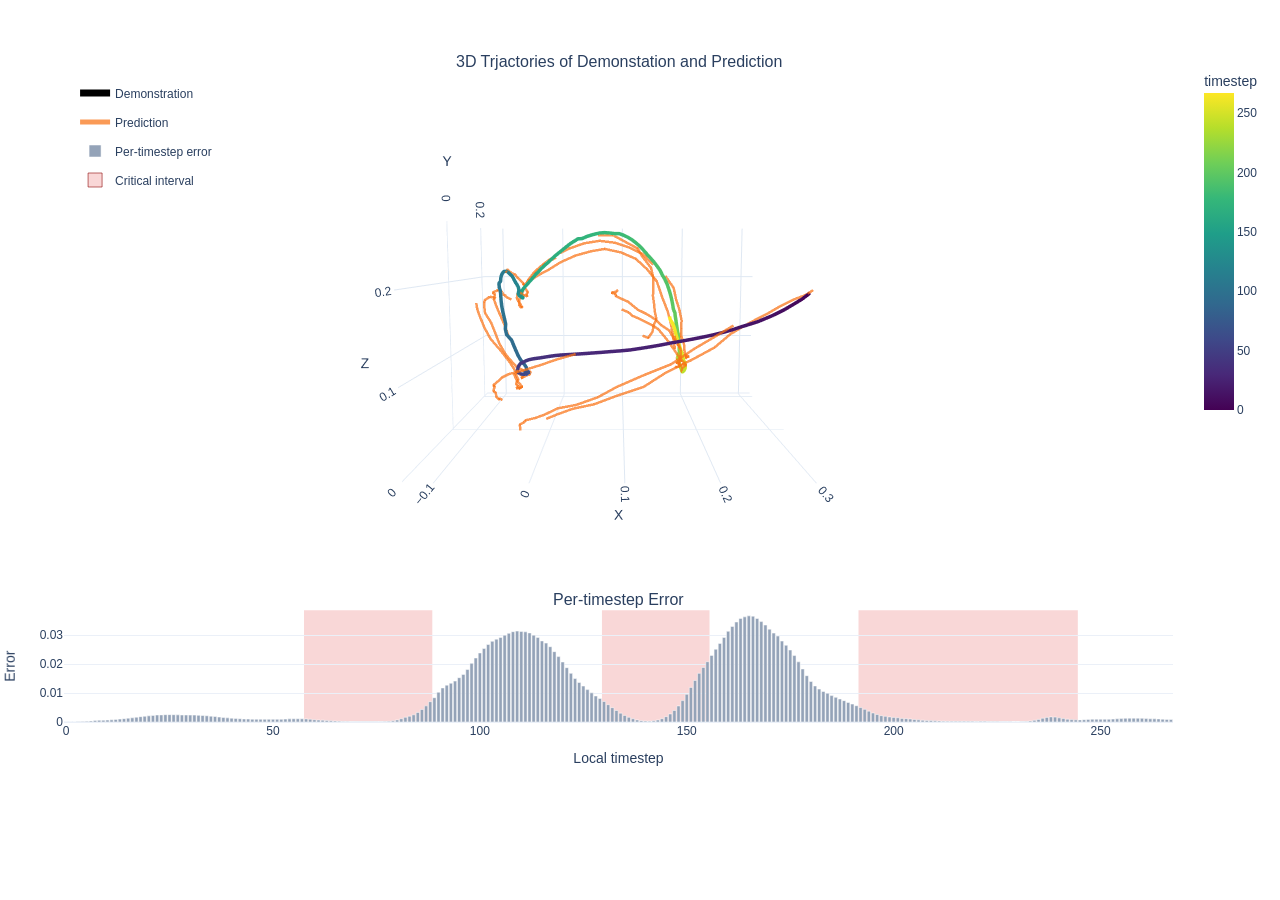
==== static/html/vis_traj_error.html @ 03163b28 "ADD 3d traj demo" ====
<html>
<head>
<meta charset="utf-8" />
<style>
  html,
  body {
    margin: 0;
    padding: 0;
    overflow: hidden;
  }

  #trajectory-error-plot {
    display: block;
  }
</style>
</head>
<body>
    <div>                        <script type="text/javascript">window.PlotlyConfig = {MathJaxConfig: 'local'};</script>
        <script charset="utf-8" src="https://cdn.plot.ly/plotly-2.35.2.min.js"></script>                <div id="trajectory-error-plot" class="plotly-graph-div" style="height:780px; width:100%;"></div>            <script type="text/javascript">                                    window.PLOTLYENV=window.PLOTLYENV || {};                                    if (document.getElementById("trajectory-error-plot")) {                    Plotly.newPlot(                        "trajectory-error-plot",                        [{"customdata":[[0.0,284.0,3.679587052829447e-06],[1.0,285.0,4.817732587980572e-06],[2.0,286.0,2.195970773755107e-05],[3.0,287.0,6.126008520368487e-05],[4.0,288.0,0.00013128187856636941],[5.0,289.0,0.0002347449044464156],[6.0,290.0,0.00037044688360765576],[7.0,291.0,0.0005607715575024486],[8.0,292.0,0.0005941488780081272],[9.0,293.0,0.0006256882916204631],[10.0,294.0,0.0006652774172835052],[11.0,295.0,0.0007554204203188419],[12.0,296.0,0.0008994222735054791],[13.0,297.0,0.0009950880194082856],[14.0,298.0,0.0011493915226310492],[15.0,299.0,0.0013178505469113588],[16.0,300.0,0.0014470198657363653],[17.0,301.0,0.0016497342148795724],[18.0,302.0,0.0018463225569576025],[19.0,303.0,0.001972974743694067],[20.0,304.0,0.0021255360916256905],[21.0,305.0,0.002273418242111802],[22.0,306.0,0.002406246494501829],[23.0,307.0,0.002444150624796748],[24.0,308.0,0.0025238115340471268],[25.0,309.0,0.0025449725799262524],[26.0,310.0,0.002518907655030489],[27.0,311.0,0.002469714032486081],[28.0,312.0,0.0024064036551862955],[29.0,313.0,0.0024073366075754166],[30.0,314.0,0.0023814705200493336],[31.0,315.0,0.002375906566157937],[32.0,316.0,0.0023009437136352062],[33.0,317.0,0.0022334386594593525],[34.0,318.0,0.002153692301362753],[35.0,319.0,0.0020242456812411547],[36.0,320.0,0.001903073862195015],[37.0,321.0,0.0016979256179183722],[38.0,322.0,0.0015414890367537737],[39.0,323.0,0.0014279145980253816],[40.0,324.0,0.0013147688005119562],[41.0,325.0,0.0012320957612246275],[42.0,326.0,0.001135184895247221],[43.0,327.0,0.0010374621488153934],[44.0,328.0,0.00100878591183573],[45.0,329.0,0.000966800085734576],[46.0,330.0,0.0009502054308541119],[47.0,331.0,0.0009466095943935215],[48.0,332.0,0.0009286213899031281],[49.0,333.0,0.0009286766871809959],[50.0,334.0,0.0009297834476456046],[51.0,335.0,0.0009316288051195443],[52.0,336.0,0.0009413327788934112],[53.0,337.0,0.0009949116501957178],[54.0,338.0,0.0010808514198288321],[55.0,339.0,0.001112454803660512],[56.0,340.0,0.001111564808525145],[57.0,341.0,0.0011082231067121029],[58.0,342.0,0.0010649599134922028],[59.0,343.0,0.0009492584504187107],[60.0,344.0,0.0007887805695645511],[61.0,345.0,0.0006781441043131053],[62.0,346.0,0.0006366731249727309],[63.0,347.0,0.0005397010245360434],[64.0,348.0,0.0004148354346398264],[65.0,349.0,0.0003321909171063453],[66.0,350.0,0.00025291478959843516],[67.0,351.0,0.00019780642469413579],[68.0,352.0,0.00016049444093368948],[69.0,353.0,0.00012438085104804486],[70.0,354.0,9.620990749681368e-05],[71.0,355.0,8.482221892336383e-05],[72.0,356.0,6.660423969151452e-05],[73.0,357.0,6.304328417172655e-05],[74.0,358.0,6.720476085320115e-05],[75.0,359.0,7.532360905315727e-05],[76.0,360.0,9.483336179982871e-05],[77.0,361.0,0.00014469239977188408],[78.0,362.0,0.00021843367721885443],[79.0,363.0,0.0003992742276750505],[80.0,364.0,0.0007161685498431325],[81.0,365.0,0.0011354334419593215],[82.0,366.0,0.0016201719408854842],[83.0,367.0,0.001997982617467642],[84.0,368.0,0.0024906329344958067],[85.0,369.0,0.003295719623565674],[86.0,370.0,0.004322120454162359],[87.0,371.0,0.0055679683573544025],[88.0,372.0,0.0070131197571754456],[89.0,373.0,0.00838634092360735],[90.0,374.0,0.010271674953401089],[91.0,375.0,0.011756017804145813],[92.0,376.0,0.012716908939182758],[93.0,377.0,0.013369904831051826],[94.0,378.0,0.014116930775344372],[95.0,379.0,0.015290969982743263],[96.0,380.0,0.016419414430856705],[97.0,381.0,0.018104810267686844],[98.0,382.0,0.02022954262793064],[99.0,383.0,0.022087955847382545],[100.0,384.0,0.023815300315618515],[101.0,385.0,0.025351742282509804],[102.0,386.0,0.02673148177564144],[103.0,387.0,0.027842234820127487],[104.0,388.0,0.028587499633431435],[105.0,389.0,0.029165539890527725],[106.0,390.0,0.02995302341878414],[107.0,391.0,0.030600210651755333],[108.0,392.0,0.031160598620772362],[109.0,393.0,0.03136733919382095],[110.0,394.0,0.03125916048884392],[111.0,395.0,0.03112117014825344],[112.0,396.0,0.03075091540813446],[113.0,397.0,0.029971733689308167],[114.0,398.0,0.029189923778176308],[115.0,399.0,0.02797730267047882],[116.0,400.0,0.027228767052292824],[117.0,401.0,0.025983687490224838],[118.0,402.0,0.024282928556203842],[119.0,403.0,0.02256380394101143],[120.0,404.0,0.020711984485387802],[121.0,405.0,0.018753040581941605],[122.0,406.0,0.016786228865385056],[123.0,407.0,0.01499661523848772],[124.0,408.0,0.013621811755001545],[125.0,409.0,0.012401076033711433],[126.0,410.0,0.011174703948199749],[127.0,411.0,0.010054388083517551],[128.0,412.0,0.008980201557278633],[129.0,413.0,0.00809894222766161],[130.0,414.0,0.007071217056363821],[131.0,415.0,0.005981126334518194],[132.0,416.0,0.004954802803695202],[133.0,417.0,0.00396690983325243],[134.0,418.0,0.0030616314616054296],[135.0,419.0,0.002263772999867797],[136.0,420.0,0.001608972786925733],[137.0,421.0,0.001126945368014276],[138.0,422.0,0.0007274563540704548],[139.0,423.0,0.00046414154348894954],[140.0,424.0,0.0003087094519287348],[141.0,425.0,0.0002884258865378797],[142.0,426.0,0.0004100103978998959],[143.0,427.0,0.0006848450284451246],[144.0,428.0,0.0011395649053156376],[145.0,429.0,0.0018526178319007158],[146.0,430.0,0.0027791422326117754],[147.0,431.0,0.003974578343331814],[148.0,432.0,0.005545787047594786],[149.0,433.0,0.007379506714642048],[150.0,434.0,0.00955979060381651],[151.0,435.0,0.011932323686778545],[152.0,436.0,0.014332582242786884],[153.0,437.0,0.016783233731985092],[154.0,438.0,0.01883234642446041],[155.0,439.0,0.020807620137929916],[156.0,440.0,0.022985262796282768],[157.0,441.0,0.02509886957705021],[158.0,442.0,0.02712630107998848],[159.0,443.0,0.029187535867094994],[160.0,444.0,0.03129510581493378],[161.0,445.0,0.032968562096357346],[162.0,446.0,0.03450971469283104],[163.0,447.0,0.035751961171627045],[164.0,448.0,0.036275457590818405],[165.0,449.0,0.03662421926856041],[166.0,450.0,0.03652079030871391],[167.0,451.0,0.03571636229753494],[168.0,452.0,0.03464629873633385],[169.0,453.0,0.03345116227865219],[170.0,454.0,0.032037608325481415],[171.0,455.0,0.030677225440740585],[172.0,456.0,0.02965327724814415],[173.0,457.0,0.027923379093408585],[174.0,458.0,0.026476949453353882],[175.0,459.0,0.024825094267725945],[176.0,460.0,0.022926224395632744],[177.0,461.0,0.020755745470523834],[178.0,462.0,0.018303299322724342],[179.0,463.0,0.015980016440153122],[180.0,464.0,0.013978208415210247],[181.0,465.0,0.012441559694707394],[182.0,466.0,0.011362025514245033],[183.0,467.0,0.010516771115362644],[184.0,468.0,0.009917191229760647],[185.0,469.0,0.009111103601753712],[186.0,470.0,0.008500342257320881],[187.0,471.0,0.007929305545985699],[188.0,472.0,0.007366284728050232],[189.0,473.0,0.006739660166203976],[190.0,474.0,0.006180427968502045],[191.0,475.0,0.0056270090863108635],[192.0,476.0,0.004986161831766367],[193.0,477.0,0.004359033890068531],[194.0,478.0,0.0037406336050480604],[195.0,479.0,0.003121898975223303],[196.0,480.0,0.0025860497262328863],[197.0,481.0,0.0021847907919436693],[198.0,482.0,0.001951797865331173],[199.0,483.0,0.00174463982693851],[200.0,484.0,0.0015944677870720625],[201.0,485.0,0.0014723524218425155],[202.0,486.0,0.0012413960648700595],[203.0,487.0,0.001157680177129805],[204.0,488.0,0.0010292918886989355],[205.0,489.0,0.0008735955925658345],[206.0,490.0,0.0007452450226992369],[207.0,491.0,0.0006127103115431964],[208.0,492.0,0.000536409963387996],[209.0,493.0,0.0004924542154185474],[210.0,494.0,0.0003917772264685482],[211.0,495.0,0.00034232932375743985],[212.0,496.0,0.0002956148236989975],[213.0,497.0,0.00024249513808172196],[214.0,498.0,0.00023031883756630123],[215.0,499.0,0.00022616104979533702],[216.0,500.0,0.00022248935420066118],[217.0,501.0,0.0002565240138210356],[218.0,502.0,0.00021882406144868582],[219.0,503.0,0.00022912533313501626],[220.0,504.0,0.00021034239034634084],[221.0,505.0,0.00023300526663661003],[222.0,506.0,0.00023436988703906536],[223.0,507.0,0.00016574395704083145],[224.0,508.0,0.00018551971879787743],[225.0,509.0,0.00013675760419573635],[226.0,510.0,9.08547081053257e-05],[227.0,511.0,8.673094271216542e-05],[228.0,512.0,5.405206320574507e-05],[229.0,513.0,3.4091295674443245e-05],[230.0,514.0,2.145932194252964e-05],[231.0,515.0,6.45220497972332e-05],[232.0,516.0,0.00018324743723496795],[233.0,517.0,0.00033787795109674335],[234.0,518.0,0.0005765174282714725],[235.0,519.0,0.000890620518475771],[236.0,520.0,0.0012793790083378553],[237.0,521.0,0.0015917714918032289],[238.0,522.0,0.0017644327599555254],[239.0,523.0,0.0016858583549037576],[240.0,524.0,0.0014366775285452604],[241.0,525.0,0.0011778564658015966],[242.0,526.0,0.0009694562177173793],[243.0,527.0,0.0008302326314151287],[244.0,528.0,0.0007391623221337795],[245.0,529.0,0.0007263458101078868],[246.0,530.0,0.0008038433152250946],[247.0,531.0,0.0009038983844220638],[248.0,532.0,0.0009572013514116406],[249.0,533.0,0.0009684207616373897],[250.0,534.0,0.0009496028651483357],[251.0,535.0,0.0009495877893641591],[252.0,536.0,0.0009451647056266665],[253.0,537.0,0.0010042829671874642],[254.0,538.0,0.0010992219904437661],[255.0,539.0,0.0011733034625649452],[256.0,540.0,0.0012726417044177651],[257.0,541.0,0.0013174144551157951],[258.0,542.0,0.0013201823458075523],[259.0,543.0,0.0012978877639397979],[260.0,544.0,0.0012675307225435972],[261.0,545.0,0.001180595951154828],[262.0,546.0,0.0011026302818208933],[263.0,547.0,0.0010967437410727143],[264.0,548.0,0.0010635880753397942],[265.0,549.0,0.0009681031224317849],[266.0,550.0,0.0009043276077136397],[267.0,551.0,0.0008366821566596627]],"hovertemplate":"t=%{customdata[0]}\u003cbr\u003eerror=%{customdata[2]:.6f}\u003cbr\u003ex=%{x:.4f}\u003cbr\u003ey=%{y:.4f}\u003cbr\u003ez=%{z:.4f}\u003cextra\u003e\u003c\u002fextra\u003e","line":{"color":[0,1,2,3,4,5,6,7,8,9,10,11,12,13,14,15,16,17,18,19,20,21,22,23,24,25,26,27,28,29,30,31,32,33,34,35,36,37,38,39,40,41,42,43,44,45,46,47,48,49,50,51,52,53,54,55,56,57,58,59,60,61,62,63,64,65,66,67,68,69,70,71,72,73,74,75,76,77,78,79,80,81,82,83,84,85,86,87,88,89,90,91,92,93,94,95,96,97,98,99,100,101,102,103,104,105,106,107,108,109,110,111,112,113,114,115,116,117,118,119,120,121,122,123,124,125,126,127,128,129,130,131,132,133,134,135,136,137,138,139,140,141,142,143,144,145,146,147,148,149,150,151,152,153,154,155,156,157,158,159,160,161,162,163,164,165,166,167,168,169,170,171,172,173,174,175,176,177,178,179,180,181,182,183,184,185,186,187,188,189,190,191,192,193,194,195,196,197,198,199,200,201,202,203,204,205,206,207,208,209,210,211,212,213,214,215,216,217,218,219,220,221,222,223,224,225,226,227,228,229,230,231,232,233,234,235,236,237,238,239,240,241,242,243,244,245,246,247,248,249,250,251,252,253,254,255,256,257,258,259,260,261,262,263,264,265,266,267],"colorbar":{"len":0.55,"title":{"text":"timestep"},"y":0.74},"colorscale":[[0.0,"#440154"],[0.1111111111111111,"#482878"],[0.2222222222222222,"#3e4989"],[0.3333333333333333,"#31688e"],[0.4444444444444444,"#26828e"],[0.5555555555555556,"#1f9e89"],[0.6666666666666666,"#35b779"],[0.7777777777777778,"#6ece58"],[0.8888888888888888,"#b5de2b"],[1.0,"#fde725"]],"width":7},"mode":"lines","name":"Demonstration","x":[0.302745521068573,0.30109602212905884,0.2990722060203552,0.29638946056365967,0.2932755947113037,0.28932785987854004,0.28502944111824036,0.28049325942993164,0.2752906084060669,0.26972663402557373,0.26316478848457336,0.2561771273612976,0.2488671839237213,0.24065525829792023,0.23157678544521332,0.22236256301403046,0.2128652185201645,0.20254471898078918,0.19187812507152557,0.18066425621509552,0.16987024247646332,0.15898531675338745,0.14816780388355255,0.13728809356689453,0.12660913169384003,0.11580649763345718,0.10522007942199707,0.094606414437294,0.0849381759762764,0.07542383670806885,0.06569816172122955,0.05604494735598564,0.046693071722984314,0.03836232051253319,0.030155660584568977,0.022620348259806633,0.015647156164050102,0.009122733026742935,0.0032427627593278885,-0.0021898660343140364,-0.007457002531737089,-0.012314487248659134,-0.01639736443758011,-0.02036978118121624,-0.024983644485473633,-0.027420608326792717,-0.029513223096728325,-0.03135036304593086,-0.03254144638776779,-0.0340140275657177,-0.034841232001781464,-0.03569149598479271,-0.033269450068473816,-0.03313177078962326,-0.03435897082090378,-0.033161599189043045,-0.03174537420272827,-0.03098195604979992,-0.030518947169184685,-0.029975607991218567,-0.02918688766658306,-0.028612058609724045,-0.02821730263531208,-0.02706233784556389,-0.024896740913391113,-0.02797151543200016,-0.029422102496027946,-0.03028944693505764,-0.030790917575359344,-0.03159414976835251,-0.032124996185302734,-0.03215673565864563,-0.03261205181479454,-0.03278278186917305,-0.03313612937927246,-0.0329655222594738,-0.03219747170805931,-0.029907697811722755,-0.029168426990509033,-0.028909994289278984,-0.028423979878425598,-0.029073314741253853,-0.029073012992739677,-0.02865605242550373,-0.028544006869196892,-0.028944579884409904,-0.030602561309933662,-0.031431280076503754,-0.03211784362792969,-0.034564364701509476,-0.03793483227491379,-0.04129011929035187,-0.04447789862751961,-0.04762214049696922,-0.050937190651893616,-0.054549090564250946,-0.06202947348356247,-0.06461072713136673,-0.06501979380846024,-0.06769675761461258,-0.07044032216072083,-0.07289310544729233,-0.07483412325382233,-0.07635475695133209,-0.07784592360258102,-0.0807943344116211,-0.08235123008489609,-0.08126398175954819,-0.082133948802948,-0.08232864737510681,-0.08210689574480057,-0.08160120248794556,-0.08106211572885513,-0.08027630299329758,-0.07912777364253998,-0.08009705692529678,-0.07835841178894043,-0.07644207775592804,-0.07523942738771439,-0.07347927242517471,-0.07206981629133224,-0.07035969942808151,-0.06852707266807556,-0.06729140877723694,-0.06695064157247543,-0.0669999048113823,-0.06731940805912018,-0.06769230216741562,-0.06879764795303345,-0.06890274584293365,-0.06874684244394302,-0.06864563375711441,-0.06825210899114609,-0.06772125512361526,-0.0668174996972084,-0.06541116535663605,-0.06500846892595291,-0.06464160978794098,-0.06439024209976196,-0.063777856528759,-0.06324612349271774,-0.06303849071264267,-0.0630691647529602,-0.06306197494268417,-0.06290558725595474,-0.06331381946802139,-0.06385613232851028,-0.06437686830759048,-0.06464093923568726,-0.06507041305303574,-0.0654178187251091,-0.06575512140989304,-0.0660475417971611,-0.0658060610294342,-0.06530165672302246,-0.06539526581764221,-0.06440076977014542,-0.06274611502885818,-0.06027546897530556,-0.056844037026166916,-0.05272331088781357,-0.04799817502498627,-0.0406934916973114,-0.03527909517288208,-0.03179457411170006,-0.02541685663163662,-0.01898016408085823,-0.01248878613114357,-0.005425767507404089,0.00221823388710618,0.009052821435034275,0.01618463546037674,0.028497939929366112,0.03470306470990181,0.042290639132261276,0.04949214681982994,0.0568355955183506,0.06355588138103485,0.07092476636171341,0.07900241017341614,0.08679679781198502,0.09470754116773605,0.10133548825979233,0.10800088942050934,0.11469260603189468,0.12123500555753708,0.1280384212732315,0.1345299482345581,0.14078077673912048,0.14916400611400604,0.15456201136112213,0.15989811718463898,0.16352272033691406,0.16798444092273712,0.17136870324611664,0.17380858957767487,0.17597129940986633,0.17793497443199158,0.17939181625843048,0.1807495355606079,0.18166811764240265,0.18425127863883972,0.1846708357334137,0.18553000688552856,0.1862882375717163,0.1869908720254898,0.18775703012943268,0.18835468590259552,0.18918141722679138,0.18993479013442993,0.19012804329395294,0.19043099880218506,0.1905185431241989,0.1906983107328415,0.19134370982646942,0.19141270220279694,0.19169525802135468,0.19181308150291443,0.19191214442253113,0.1932925581932068,0.19374233484268188,0.19327989220619202,0.1930522620677948,0.19301320612430573,0.19239939749240875,0.19154492020606995,0.1912326067686081,0.19106045365333557,0.19079309701919556,0.1902184784412384,0.19002138078212738,0.19030897319316864,0.19020295143127441,0.18930310010910034,0.18871356546878815,0.18915461003780365,0.19014351069927216,0.1916723996400833,0.1932366043329239,0.19461692869663239,0.19468826055526733,0.19521304965019226,0.19642756879329681,0.19736544787883759,0.19803589582443237,0.19823355972766876,0.19806987047195435,0.19760026037693024,0.19703002274036407,0.19598205387592316,0.1942264884710312,0.19286158680915833,0.19181004166603088,0.19042010605335236,0.18888352811336517,0.187113419175148,0.1853807270526886,0.1835901290178299,0.18177780508995056,0.18039503693580627,0.17785178124904633,0.17588002979755402,0.17419669032096863,0.17245429754257202,0.1705077886581421,0.167929545044899,0.16422897577285767,0.16236542165279388],"y":[-0.1458093523979187,-0.14758315682411194,-0.14944669604301453,-0.15154528617858887,-0.15381565690040588,-0.15614113211631775,-0.15834887325763702,-0.1604790836572647,-0.16301320493221283,-0.16560973227024078,-0.16840332746505737,-0.17084382474422455,-0.17301754653453827,-0.17518025636672974,-0.17734119296073914,-0.1789456009864807,-0.1808014214038849,-0.182221919298172,-0.18375705182552338,-0.18444842100143433,-0.18470720946788788,-0.18468160927295685,-0.18414774537086487,-0.18315860629081726,-0.18207570910453796,-0.18038968741893768,-0.17801865935325623,-0.17495101690292358,-0.17155201733112335,-0.16792210936546326,-0.16396068036556244,-0.15979383885860443,-0.1550721973180771,-0.14998933672904968,-0.14439056813716888,-0.13886244595050812,-0.13315615057945251,-0.1274944692850113,-0.12163475900888443,-0.11549537628889084,-0.10950841009616852,-0.10306290537118912,-0.09675406664609909,-0.09095654636621475,-0.0848604142665863,-0.07869844883680344,-0.0724208801984787,-0.0665866956114769,-0.06096336245536804,-0.05556620657444,-0.050309255719184875,-0.04531935602426529,-0.04045296460390091,-0.03601952642202377,-0.032395049929618835,-0.028643494471907616,-0.02522391453385353,-0.02183140441775322,-0.01874845288693905,-0.015971632674336433,-0.013340919278562069,-0.011441991664469242,-0.009250151924788952,-0.007884681224822998,-0.007340020965784788,-0.005453031975775957,-0.004717263393104076,-0.003943347372114658,-0.0030022477731108665,-0.0022851398680359125,-0.00157556077465415,-0.0009206291288137436,-0.0024222643114626408,-0.0012918098364025354,-0.0008736691088415682,-0.00033936183899641037,5.478487764776219e-06,-6.15476819803007e-05,0.0006122182821854949,0.0007375131826847792,0.0011567624751478434,0.0011296715820208192,0.0015542700421065092,0.0018533430993556976,0.0021714481990784407,0.002763168653473258,0.003999118693172932,0.004845528397709131,0.0052664862014353275,0.0067223599180579185,0.008579468354582787,0.01092395931482315,0.013513828627765179,0.016375916078686714,0.0197369996458292,0.02354404889047146,0.029099667444825172,0.03373933956027031,0.039014168083667755,0.04416218400001526,0.049365583807229996,0.05492483079433441,0.060770433396101,0.06669089198112488,0.07310871034860611,0.08021023124456406,0.08626186102628708,0.09351396560668945,0.09968513995409012,0.10560207068920135,0.11144671589136124,0.11683614552021027,0.12254121899604797,0.12789563834667206,0.13333465158939362,0.1370609998703003,0.14189495146274567,0.1469627320766449,0.1520305573940277,0.15585198998451233,0.15927723050117493,0.16243809461593628,0.16516098380088806,0.1676742285490036,0.1696312576532364,0.17153555154800415,0.17049717903137207,0.17159941792488098,0.17527279257774353,0.17629386484622955,0.17710994184017181,0.1777803748846054,0.17819222807884216,0.17880506813526154,0.17954795062541962,0.17920222878456116,0.18075308203697205,0.18439123034477234,0.18508338928222656,0.18543164432048798,0.18583668768405914,0.1860947608947754,0.18632546067237854,0.18634596467018127,0.18512862920761108,0.18600180745124817,0.1866067349910736,0.18682658672332764,0.18674679100513458,0.18655097484588623,0.1840919554233551,0.183430477976799,0.182754248380661,0.18193934857845306,0.18119817972183228,0.18036746978759766,0.18045035004615784,0.17999684810638428,0.17971451580524445,0.17978602647781372,0.17988215386867523,0.17994807660579681,0.17543703317642212,0.17658598721027374,0.178107351064682,0.178406223654747,0.17869530618190765,0.17908361554145813,0.17967866361141205,0.17977498471736908,0.17991845309734344,0.17968207597732544,0.17707407474517822,0.1792989820241928,0.17812009155750275,0.17788684368133545,0.177808478474617,0.17737092077732086,0.17679576575756073,0.17617355287075043,0.17553719878196716,0.17283904552459717,0.1718299835920334,0.1710430383682251,0.17029383778572083,0.17011263966560364,0.17020045220851898,0.17019124329090118,0.16985096037387848,0.16976547241210938,0.16906647384166718,0.1684679090976715,0.16799739003181458,0.1678415685892105,0.16762520372867584,0.16757117211818695,0.16741925477981567,0.16735336184501648,0.16742581129074097,0.16746990382671356,0.16725938022136688,0.16686250269412994,0.16592848300933838,0.16593120992183685,0.1659356951713562,0.1658628135919571,0.16568687558174133,0.1657087504863739,0.16538594663143158,0.1658782660961151,0.16486361622810364,0.16448673605918884,0.1643189787864685,0.16385307908058167,0.16325625777244568,0.16290758550167084,0.16211898624897003,0.16088414192199707,0.1599232405424118,0.16095829010009766,0.15850511193275452,0.157684326171875,0.15805362164974213,0.15720225870609283,0.15768370032310486,0.15767978131771088,0.15777276456356049,0.15790604054927826,0.15766717493534088,0.15905581414699554,0.15805229544639587,0.15789620578289032,0.15733270347118378,0.15676549077033997,0.15614326298236847,0.15525934100151062,0.15386562049388885,0.15230979025363922,0.1502821147441864,0.14799514412879944,0.146338552236557,0.14454704523086548,0.14277523756027222,0.14083732664585114,0.13850419223308563,0.1356983780860901,0.1326490342617035,0.12928353250026703,0.12557914853096008,0.12021279335021973,0.11616569012403488,0.11193659901618958,0.10667991638183594,0.10195484012365341,0.09702876955270767,0.09184202551841736,0.08618320524692535,0.08057770133018494,0.07457303255796432,0.06869728863239288,0.06180742010474205,0.05470412224531174,0.047279227524995804,0.03989216685295105,0.032337039709091187,0.02470383048057556,0.01750015653669834,0.010116778314113617],"z":[0.19402433931827545,0.19282034039497375,0.19175446033477783,0.1903655230998993,0.18852604925632477,0.18653906881809235,0.18437999486923218,0.18215586245059967,0.1796446442604065,0.17697001993656158,0.17431838810443878,0.17135125398635864,0.16866666078567505,0.16565580666065216,0.1630658209323883,0.16049891710281372,0.15761041641235352,0.15493205189704895,0.15245142579078674,0.15016846358776093,0.14807434380054474,0.14606912434101105,0.1440298855304718,0.14170508086681366,0.13967761397361755,0.13765749335289001,0.13570614159107208,0.13425080478191376,0.1330132782459259,0.13162416219711304,0.1303292065858841,0.12894687056541443,0.12761956453323364,0.12632647156715393,0.12499206513166428,0.12346768379211426,0.1216389462351799,0.11976655572652817,0.11792805790901184,0.1163157969713211,0.11461006104946136,0.11266627162694931,0.11043056100606918,0.10786357522010803,0.10501545667648315,0.10237310826778412,0.09955980628728867,0.09670621901750565,0.09375809133052826,0.09107893705368042,0.08843721449375153,0.08622784167528152,0.08497529476881027,0.08393019437789917,0.08241889625787735,0.08114226907491684,0.08024463057518005,0.07953161746263504,0.07915123552083969,0.0786944106221199,0.07800384610891342,0.07786045223474503,0.07883786410093307,0.07957425713539124,0.07961934804916382,0.07916072010993958,0.07905439287424088,0.07927386462688446,0.07947704195976257,0.0791875422000885,0.07900463044643402,0.07927296310663223,0.07866565138101578,0.0792355015873909,0.07889004796743393,0.07925465703010559,0.07793498784303665,0.07762696593999863,0.07844655215740204,0.0775410532951355,0.07833255082368851,0.07820639759302139,0.0782291442155838,0.07795462757349014,0.07789041101932526,0.07807311415672302,0.07863029837608337,0.08072374761104584,0.08416806906461716,0.0873747393488884,0.09068550914525986,0.0947677493095398,0.09967721253633499,0.10553397238254547,0.11183934658765793,0.1189461424946785,0.12547078728675842,0.13289517164230347,0.1397632211446762,0.14745214581489563,0.15502318739891052,0.1627202033996582,0.17008866369724274,0.17682039737701416,0.18324926495552063,0.1885896772146225,0.1944301873445511,0.19724902510643005,0.20143821835517883,0.20499925315380096,0.20792153477668762,0.2098318189382553,0.21094219386577606,0.2111293077468872,0.21076494455337524,0.2114848494529724,0.20904065668582916,0.206069678068161,0.20434202253818512,0.2007448673248291,0.19639356434345245,0.19213441014289856,0.1883915811777115,0.18490815162658691,0.18171072006225586,0.1789819896221161,0.17828509211540222,0.1766398698091507,0.17403796315193176,0.1732005774974823,0.17258860170841217,0.17221984267234802,0.17149247229099274,0.17048926651477814,0.1692945659160614,0.16945712268352509,0.16880986094474792,0.16764116287231445,0.16715244948863983,0.16654175519943237,0.16611875593662262,0.16616156697273254,0.16633202135562897,0.16684627532958984,0.16761033236980438,0.16769526898860931,0.1677844524383545,0.16769975423812866,0.16686218976974487,0.1665198802947998,0.16721828281879425,0.1675889641046524,0.16876013576984406,0.17005087435245514,0.17201565206050873,0.17474186420440674,0.17628072202205658,0.17927034199237823,0.18266178667545319,0.18676260113716125,0.1912313997745514,0.19643113017082214,0.2043468952178955,0.20966105163097382,0.214041069149971,0.21971894800662994,0.22546498477458954,0.23139236867427826,0.23751793801784515,0.243521586060524,0.24906107783317566,0.25450804829597473,0.26192477345466614,0.2622740566730499,0.26547929644584656,0.26780280470848083,0.2697592079639435,0.27116236090660095,0.2716890573501587,0.2711058557033539,0.27012333273887634,0.2698768973350525,0.26746609807014465,0.26431211829185486,0.2602677643299103,0.2552725672721863,0.24938058853149414,0.24233518540859222,0.23505891859531403,0.22611461579799652,0.21909935772418976,0.21162942051887512,0.20430035889148712,0.19685029983520508,0.18944014608860016,0.18236862123012543,0.17582157254219055,0.16894008219242096,0.16252784430980682,0.1558239609003067,0.14973291754722595,0.14327296614646912,0.1383943110704422,0.13369528949260712,0.12891431152820587,0.12419597059488297,0.11954023689031601,0.11511576175689697,0.11113744974136353,0.10746598243713379,0.10340753197669983,0.09995058923959732,0.09684077650308609,0.09341005980968475,0.08997480571269989,0.08594948053359985,0.0813368484377861,0.07601939886808395,0.07518240064382553,0.07740727812051773,0.07597840577363968,0.07673536241054535,0.07771555334329605,0.07671383023262024,0.07823215425014496,0.07795239239931107,0.07782436162233353,0.07831349223852158,0.07824418693780899,0.07712902128696442,0.07778903841972351,0.07804633677005768,0.07774151116609573,0.0767216607928276,0.07420090585947037,0.07032692432403564,0.0654226541519165,0.060543354600667953,0.05617830529808998,0.05179807171225548,0.05116962268948555,0.05132387951016426,0.05272581800818443,0.05456840619444847,0.05679871141910553,0.05911802873015404,0.06174444034695625,0.064705491065979,0.06784305721521378,0.07101411372423172,0.07368031144142151,0.07679131627082825,0.08128685504198074,0.08516350388526917,0.08906891942024231,0.09304668754339218,0.09745823591947556,0.10213424265384674,0.10701802372932434,0.11115102469921112,0.11675569415092468,0.12186630070209503,0.12682059407234192,0.13181433081626892,0.13673360645771027,0.14211905002593994,0.14777079224586487,0.15294955670833588],"type":"scatter3d","scene":"scene"},{"hovertemplate":"prediction from t=%{meta}\u003cbr\u003ex=%{x:.4f}\u003cbr\u003ey=%{y:.4f}\u003cbr\u003ez=%{z:.4f}\u003cextra\u003e\u003c\u002fextra\u003e","legendgroup":"prediction","line":{"color":"#f97316","width":5},"meta":0,"mode":"lines","name":"Prediction","opacity":0.72,"showlegend":true,"x":[0.306007444858551,0.29674679040908813,0.28295254707336426,0.2683515250682831,0.2548351287841797,0.23413574695587158,0.21350140869617462,0.1968623697757721,0.17269860208034515,0.14491918683052063,0.12125340104103088,0.08960635960102081,0.06599856913089752,0.04086798429489136,0.021691977977752686,0.0063412487506866455],"y":[-0.14752982556819916,-0.14986003935337067,-0.15402951836585999,-0.15613940358161926,-0.1579935997724533,-0.16114071011543274,-0.1649680733680725,-0.16321319341659546,-0.16477909684181213,-0.16122089326381683,-0.15409612655639648,-0.15039171278476715,-0.14410258829593658,-0.1276921033859253,-0.1153799444437027,-0.09653671830892563],"z":[0.19717667996883392,0.19171354174613953,0.18723076581954956,0.18032239377498627,0.17269358038902283,0.16255590319633484,0.15105333924293518,0.1361473649740219,0.1231314167380333,0.10836382955312729,0.09114325791597366,0.07947485148906708,0.06901668012142181,0.059741705656051636,0.04995398223400116,0.03941845893859863],"type":"scatter3d","scene":"scene"},{"hovertemplate":"prediction from t=%{meta}\u003cbr\u003ex=%{x:.4f}\u003cbr\u003ey=%{y:.4f}\u003cbr\u003ez=%{z:.4f}\u003cextra\u003e\u003c\u002fextra\u003e","legendgroup":"prediction","line":{"color":"#f97316","width":5},"meta":16,"mode":"lines","name":"Prediction","opacity":0.72,"showlegend":false,"x":[0.21256157755851746,0.1921476423740387,0.171627476811409,0.14810247719287872,0.11939311027526855,0.09162455797195435,0.07104887068271637,0.046697139739990234,0.025478214025497437,0.008554801344871521,-0.004354149103164673,-0.018005356192588806,-0.022862568497657776,-0.029917627573013306,-0.03263549506664276,-0.03522184491157532],"y":[-0.18541572988033295,-0.18611179292201996,-0.1872335821390152,-0.1874953657388687,-0.1858019083738327,-0.17900048196315765,-0.16941750049591064,-0.15665361285209656,-0.1486952304840088,-0.13078181445598602,-0.11362238228321075,-0.10002356767654419,-0.08107955008745193,-0.06910092383623123,-0.05106276273727417,-0.03237718343734741],"z":[0.16251154243946075,0.15005813539028168,0.13811075687408447,0.12213854491710663,0.11008958518505096,0.09630699455738068,0.08288556337356567,0.07132287323474884,0.06552844494581223,0.053557269275188446,0.045194901525974274,0.038664281368255615,0.030911967158317566,0.024873480200767517,0.015260130167007446,0.006749704480171204],"type":"scatter3d","scene":"scene"},{"hovertemplate":"prediction from t=%{meta}\u003cbr\u003ex=%{x:.4f}\u003cbr\u003ey=%{y:.4f}\u003cbr\u003ez=%{z:.4f}\u003cextra\u003e\u003c\u002fextra\u003e","legendgroup":"prediction","line":{"color":"#f97316","width":5},"meta":32,"mode":"lines","name":"Prediction","opacity":0.72,"showlegend":false,"x":[0.046663373708724976,0.024009279906749725,0.004840325564146042,-0.017506174743175507,-0.03751567751169205,-0.04895727336406708,-0.059680476784706116,-0.06671474128961563,-0.06827689707279205,-0.07200867682695389,-0.07642407715320587,-0.07471491396427155,-0.07561076432466507,-0.07304651290178299,-0.07190024852752686,-0.06913342326879501],"y":[-0.1570499837398529,-0.1435336321592331,-0.12954731285572052,-0.1120021790266037,-0.09411954879760742,-0.07888860255479813,-0.06116997450590134,-0.04723009467124939,-0.02932506799697876,-0.015589356422424316,0.0002444237470626831,0.007230982184410095,0.015235945582389832,0.01882919669151306,0.019763916730880737,0.025266006588935852],"z":[0.1279740333557129,0.11959580332040787,0.11101275682449341,0.10165523737668991,0.09391666948795319,0.08666159957647324,0.07633118331432343,0.07024625688791275,0.06498736143112183,0.059650227427482605,0.05220898240804672,0.04832005500793457,0.04055604338645935,0.03612750023603439,0.03746730834245682,0.033706121146678925],"type":"scatter3d","scene":"scene"},{"hovertemplate":"prediction from t=%{meta}\u003cbr\u003ex=%{x:.4f}\u003cbr\u003ey=%{y:.4f}\u003cbr\u003ez=%{z:.4f}\u003cextra\u003e\u003c\u002fextra\u003e","legendgroup":"prediction","line":{"color":"#f97316","width":5},"meta":48,"mode":"lines","name":"Prediction","opacity":0.72,"showlegend":false,"x":[-0.03240561485290527,-0.03765123710036278,-0.03661062568426132,-0.041074689477682114,-0.043921492993831635,-0.04216780140995979,-0.04564023017883301,-0.04142184555530548,-0.04335864633321762,-0.04115710034966469,-0.040220875293016434,-0.03740733861923218,-0.03946550935506821,-0.040844276547431946,-0.046207550913095474,-0.05147863179445267],"y":[-0.06226353347301483,-0.04831260070204735,-0.03348413109779358,-0.02126079797744751,-0.007415056228637695,-0.0013566240668296814,0.003409571945667267,0.010027028620243073,0.008700445294380188,0.009630538523197174,0.009147055447101593,0.00650884211063385,0.012128330767154694,0.010403245687484741,0.012772507965564728,0.016779638826847076],"z":[0.09290823340415955,0.08508703112602234,0.07479549944400787,0.06918365508317947,0.06311209499835968,0.0593416653573513,0.05544231832027435,0.053399160504341125,0.05604927986860275,0.054019711911678314,0.05556598678231239,0.05696087330579758,0.05570913106203079,0.0583670474588871,0.0639449805021286,0.07358042150735855],"type":"scatter3d","scene":"scene"},{"hovertemplate":"prediction from t=%{meta}\u003cbr\u003ex=%{x:.4f}\u003cbr\u003ey=%{y:.4f}\u003cbr\u003ez=%{z:.4f}\u003cextra\u003e\u003c\u002fextra\u003e","legendgroup":"prediction","line":{"color":"#f97316","width":5},"meta":64,"mode":"lines","name":"Prediction","opacity":0.72,"showlegend":false,"x":[-0.02335597760975361,-0.024104496464133263,-0.025755448266863823,-0.02570134960114956,-0.030685123056173325,-0.03176943585276604,-0.03817004710435867,-0.03615204617381096,-0.0455985963344574,-0.055452510714530945,-0.06888097524642944,-0.08616866171360016,-0.09718619287014008,-0.10725308954715729,-0.11461151391267776,-0.1192057803273201],"y":[-0.005884162150323391,-0.006317476741969585,-0.0034526202362030745,-0.005350450053811073,-0.003399697132408619,-0.00249643437564373,-0.0022071460261940956,0.002676581498235464,0.0034245620481669903,0.012055713683366776,0.024164069443941116,0.03559356927871704,0.049372073262929916,0.06557738780975342,0.08308184146881104,0.09797950088977814],"z":[0.07842709124088287,0.0790642499923706,0.07812858372926712,0.07600882649421692,0.07463166117668152,0.07352543622255325,0.07024911791086197,0.0719960406422615,0.07755019515752792,0.08975136280059814,0.10279680043458939,0.1190764307975769,0.133064866065979,0.148187518119812,0.15699169039726257,0.16473931074142456],"type":"scatter3d","scene":"scene"},{"hovertemplate":"prediction from t=%{meta}\u003cbr\u003ex=%{x:.4f}\u003cbr\u003ey=%{y:.4f}\u003cbr\u003ez=%{z:.4f}\u003cextra\u003e\u003c\u002fextra\u003e","legendgroup":"prediction","line":{"color":"#f97316","width":5},"meta":80,"mode":"lines","name":"Prediction","opacity":0.72,"showlegend":false,"x":[-0.02522607147693634,-0.03223568946123123,-0.03844404220581055,-0.046699851751327515,-0.06091552600264549,-0.07236069440841675,-0.08079751580953598,-0.08932061493396759,-0.09901705384254456,-0.10372344404459,-0.10658490657806396,-0.1075497716665268,-0.10288099944591522,-0.10101275146007538,-0.09893298894166946,-0.096647247672081],"y":[0.0008369316346943378,0.0037186755798757076,0.008164186030626297,0.010990368202328682,0.016921604052186012,0.02931487374007702,0.04322533309459686,0.05740698054432869,0.06424763798713684,0.08224954456090927,0.0942579060792923,0.10440510511398315,0.11299841850996017,0.11671140044927597,0.12411612272262573,0.13296929001808167],"z":[0.07865340262651443,0.07758517563343048,0.08014186471700668,0.08403932303190231,0.09847413003444672,0.11262457817792892,0.12621527910232544,0.13957872986793518,0.15248465538024902,0.15890514850616455,0.16552042961120605,0.16854314506053925,0.17243781685829163,0.1724562644958496,0.17145588994026184,0.16938841342926025],"type":"scatter3d","scene":"scene"},{"hovertemplate":"prediction from t=%{meta}\u003cbr\u003ex=%{x:.4f}\u003cbr\u003ey=%{y:.4f}\u003cbr\u003ez=%{z:.4f}\u003cextra\u003e\u003c\u002fextra\u003e","legendgroup":"prediction","line":{"color":"#f97316","width":5},"meta":96,"mode":"lines","name":"Prediction","opacity":0.72,"showlegend":false,"x":[-0.05966638773679733,-0.06646454334259033,-0.0747431218624115,-0.08254355192184448,-0.0893055647611618,-0.09006349742412567,-0.09654326736927032,-0.09303350746631622,-0.09276069700717926,-0.09244636446237564,-0.08945302665233612,-0.08834642916917801,-0.08675171434879303,-0.08572940528392792,-0.08502553403377533,-0.07888014614582062],"y":[0.028740746900439262,0.03913364186882973,0.05117641016840935,0.0668099895119667,0.08142101019620895,0.09324559569358826,0.10776107013225555,0.11939603835344315,0.128287211060524,0.13850726187229156,0.14285321533679962,0.15277749300003052,0.15716640651226044,0.16205348074436188,0.16469261050224304,0.16864950954914093],"z":[0.12435715645551682,0.1377270519733429,0.150770366191864,0.16110429167747498,0.1710692048072815,0.17767785489559174,0.17960180342197418,0.18152520060539246,0.1823183298110962,0.1799764633178711,0.17896832525730133,0.1735348403453827,0.1723410040140152,0.1698104441165924,0.1684170961380005,0.16482770442962646],"type":"scatter3d","scene":"scene"},{"hovertemplate":"prediction from t=%{meta}\u003cbr\u003ex=%{x:.4f}\u003cbr\u003ey=%{y:.4f}\u003cbr\u003ez=%{z:.4f}\u003cextra\u003e\u003c\u002fextra\u003e","legendgroup":"prediction","line":{"color":"#f97316","width":5},"meta":112,"mode":"lines","name":"Prediction","opacity":0.72,"showlegend":false,"x":[-0.07958541065454483,-0.07829295843839645,-0.07477912306785583,-0.07122910022735596,-0.06879303604364395,-0.06403036415576935,-0.061985284090042114,-0.06374999135732651,-0.061171695590019226,-0.06177537515759468,-0.05763335898518562,-0.05939214676618576,-0.05926724523305893,-0.06242944300174713,-0.06532736122608185,-0.06669040024280548],"y":[0.12191493064165115,0.13555674254894257,0.1527496874332428,0.16152429580688477,0.1716625988483429,0.18418335914611816,0.1901651918888092,0.195142924785614,0.2011984884738922,0.2034294605255127,0.20522719621658325,0.20313289761543274,0.20820137858390808,0.2028478980064392,0.20313775539398193,0.19996696710586548],"z":[0.2091538906097412,0.21384891867637634,0.2072349190711975,0.20537668466567993,0.19960838556289673,0.19278967380523682,0.1890784651041031,0.18881893157958984,0.18296745419502258,0.1810746043920517,0.17454297840595245,0.17199422419071198,0.16724945604801178,0.16952484846115112,0.16879691183567047,0.1741389036178589],"type":"scatter3d","scene":"scene"},{"hovertemplate":"prediction from t=%{meta}\u003cbr\u003ex=%{x:.4f}\u003cbr\u003ey=%{y:.4f}\u003cbr\u003ez=%{z:.4f}\u003cextra\u003e\u003c\u002fextra\u003e","legendgroup":"prediction","line":{"color":"#f97316","width":5},"meta":128,"mode":"lines","name":"Prediction","opacity":0.72,"showlegend":false,"x":[-0.07051306217908859,-0.07182997465133667,-0.07027864456176758,-0.06753131747245789,-0.06568259745836258,-0.0644419714808464,-0.06440529972314835,-0.06589138507843018,-0.06728611886501312,-0.06896161288022995,-0.06850733608007431,-0.06563006341457367,-0.05855725705623627,-0.04437708854675293,-0.02828439697623253,-0.008115869015455246],"y":[0.1758674532175064,0.17966920137405396,0.1814744919538498,0.1836647093296051,0.18528231978416443,0.18480068445205688,0.1853252649307251,0.18545123934745789,0.18480567634105682,0.18404431641101837,0.18305756151676178,0.1797574907541275,0.18004289269447327,0.18070857226848602,0.18316970765590668,0.1843743622303009],"z":[0.1737559288740158,0.16654343903064728,0.16168542206287384,0.1575453281402588,0.1531100869178772,0.15127919614315033,0.15244197845458984,0.15034957230091095,0.1517167091369629,0.1545027494430542,0.16304869949817657,0.1728481948375702,0.1881289780139923,0.2035607546567917,0.2201349288225174,0.23197507858276367],"type":"scatter3d","scene":"scene"},{"hovertemplate":"prediction from t=%{meta}\u003cbr\u003ex=%{x:.4f}\u003cbr\u003ey=%{y:.4f}\u003cbr\u003ez=%{z:.4f}\u003cextra\u003e\u003c\u002fextra\u003e","legendgroup":"prediction","line":{"color":"#f97316","width":5},"meta":144,"mode":"lines","name":"Prediction","opacity":0.72,"showlegend":false,"x":[-0.0635337084531784,-0.06358305364847183,-0.06315603107213974,-0.06366101652383804,-0.0594155378639698,-0.05346957966685295,-0.04250957816839218,-0.025834597647190094,-0.00599319115281105,0.013884328305721283,0.0374787300825119,0.06298170238733292,0.08734377473592758,0.11070127040147781,0.13132953643798828,0.1495257318019867],"y":[0.1834772676229477,0.18425795435905457,0.18441563844680786,0.181827574968338,0.1817682981491089,0.18253394961357117,0.18282896280288696,0.18450777232646942,0.18418720364570618,0.1849927455186844,0.18650628626346588,0.18449021875858307,0.18556857109069824,0.18064092099666595,0.1822965443134308,0.1811271458864212],"z":[0.1654232144355774,0.16500188410282135,0.16771778464317322,0.17346902191638947,0.18438634276390076,0.19576625525951385,0.2094525694847107,0.22354868054389954,0.2372126281261444,0.24657535552978516,0.2548942565917969,0.2588772773742676,0.25588876008987427,0.2481294870376587,0.23825916647911072,0.22029131650924683],"type":"scatter3d","scene":"scene"},{"hovertemplate":"prediction from t=%{meta}\u003cbr\u003ex=%{x:.4f}\u003cbr\u003ey=%{y:.4f}\u003cbr\u003ez=%{z:.4f}\u003cextra\u003e\u003c\u002fextra\u003e","legendgroup":"prediction","line":{"color":"#f97316","width":5},"meta":160,"mode":"lines","name":"Prediction","opacity":0.72,"showlegend":false,"x":[-0.05293534696102142,-0.03896753489971161,-0.020200788974761963,-0.000324346125125885,0.024012647569179535,0.04900900274515152,0.07142006605863571,0.0977005884051323,0.12123142927885056,0.13935625553131104,0.1549566686153412,0.1643933355808258,0.17311441898345947,0.17885097861289978,0.1817840337753296,0.18472251296043396],"y":[0.18063092231750488,0.18181541562080383,0.179950550198555,0.18303796648979187,0.18350324034690857,0.18084952235221863,0.18111871182918549,0.1804879903793335,0.1783776432275772,0.17626026272773743,0.17340774834156036,0.17364943027496338,0.17259103059768677,0.17185336351394653,0.16837690770626068,0.16584903001785278],"z":[0.19224543869495392,0.20237234234809875,0.21217575669288635,0.22457459568977356,0.23532894253730774,0.242063969373703,0.2458905577659607,0.2401091456413269,0.2300027757883072,0.21346494555473328,0.1941806823015213,0.16730836033821106,0.1451677829027176,0.1230565756559372,0.1052258238196373,0.08489792048931122],"type":"scatter3d","scene":"scene"},{"hovertemplate":"prediction from t=%{meta}\u003cbr\u003ex=%{x:.4f}\u003cbr\u003ey=%{y:.4f}\u003cbr\u003ez=%{z:.4f}\u003cextra\u003e\u003c\u002fextra\u003e","legendgroup":"prediction","line":{"color":"#f97316","width":5},"meta":176,"mode":"lines","name":"Prediction","opacity":0.72,"showlegend":false,"x":[0.06077073886990547,0.08466894924640656,0.10884078592061996,0.12385779619216919,0.13152600824832916,0.1462269276380539,0.1498357653617859,0.14964540302753448,0.1492694914340973,0.15120266377925873,0.15213294327259064,0.15480530261993408,0.151078462600708,0.14850029349327087,0.14172260463237762,0.1322646141052246],"y":[0.17559336125850677,0.17569924890995026,0.18075694143772125,0.1748024970293045,0.1775207370519638,0.18187420070171356,0.18010085821151733,0.17683343589305878,0.1772719770669937,0.17215190827846527,0.17386916279792786,0.1708311289548874,0.17843611538410187,0.1715022325515747,0.1704399436712265,0.16831208765506744],"z":[0.2678077220916748,0.26762670278549194,0.2546427547931671,0.2467125654220581,0.23400191962718964,0.21523348987102509,0.1992887407541275,0.1839871108531952,0.16995632648468018,0.15479305386543274,0.14560818672180176,0.13304421305656433,0.12302015721797943,0.11237885057926178,0.10226507484912872,0.106294184923172],"type":"scatter3d","scene":"scene"},{"hovertemplate":"prediction from t=%{meta}\u003cbr\u003ex=%{x:.4f}\u003cbr\u003ey=%{y:.4f}\u003cbr\u003ez=%{z:.4f}\u003cextra\u003e\u003c\u002fextra\u003e","legendgroup":"prediction","line":{"color":"#f97316","width":5},"meta":192,"mode":"lines","name":"Prediction","opacity":0.72,"showlegend":false,"x":[0.16821666061878204,0.1820383369922638,0.1860755980014801,0.19183257222175598,0.1954534649848938,0.1945679932832718,0.19536057114601135,0.1997809112071991,0.19989071786403656,0.20242497324943542,0.20154738426208496,0.19968007504940033,0.2037811577320099,0.20145569741725922,0.20744340121746063,0.20284289121627808],"y":[0.16766829788684845,0.16900010406970978,0.16872142255306244,0.17034611105918884,0.17008820176124573,0.16837619245052338,0.16803783178329468,0.1704200804233551,0.16857290267944336,0.1683199405670166,0.16964413225650787,0.16123922169208527,0.1610420197248459,0.15982671082019806,0.1631322205066681,0.16562719643115997],"z":[0.2027754783630371,0.18357203900814056,0.16500124335289001,0.14790545403957367,0.13079647719860077,0.11760792136192322,0.1046561598777771,0.09449984133243561,0.08389464765787125,0.0747518241405487,0.06985467672348022,0.07220762968063354,0.07055675983428955,0.07580223679542542,0.07288791239261627,0.07151198387145996],"type":"scatter3d","scene":"scene"},{"hovertemplate":"prediction from t=%{meta}\u003cbr\u003ex=%{x:.4f}\u003cbr\u003ey=%{y:.4f}\u003cbr\u003ez=%{z:.4f}\u003cextra\u003e\u003c\u002fextra\u003e","legendgroup":"prediction","line":{"color":"#f97316","width":5},"meta":208,"mode":"lines","name":"Prediction","opacity":0.72,"showlegend":false,"x":[0.1916254311800003,0.19237805902957916,0.19131842255592346,0.19584418833255768,0.18998488783836365,0.18708409368991852,0.19101832807064056,0.194885715842247,0.18854284286499023,0.19644218683242798,0.19350546598434448,0.19906291365623474,0.19584792852401733,0.18914799392223358,0.18347576260566711,0.18061593174934387],"y":[0.16534772515296936,0.1676044762134552,0.1695457398891449,0.16768579185009003,0.16422197222709656,0.1636771708726883,0.16241580247879028,0.16366006433963776,0.15493904054164886,0.1561691164970398,0.15543611347675323,0.14927542209625244,0.14471761882305145,0.1336367130279541,0.12490952759981155,0.11344239860773087],"z":[0.11145419627428055,0.10034360736608505,0.08955472707748413,0.07447630167007446,0.07090906798839569,0.0692128986120224,0.0674424096941948,0.06722725927829742,0.0706077516078949,0.06906475126743317,0.06805412471294403,0.06699633598327637,0.06411246955394745,0.062105562537908554,0.06238894909620285,0.06623932719230652],"type":"scatter3d","scene":"scene"},{"hovertemplate":"prediction from t=%{meta}\u003cbr\u003ex=%{x:.4f}\u003cbr\u003ey=%{y:.4f}\u003cbr\u003ez=%{z:.4f}\u003cextra\u003e\u003c\u002fextra\u003e","legendgroup":"prediction","line":{"color":"#f97316","width":5},"meta":224,"mode":"lines","name":"Prediction","opacity":0.72,"showlegend":false,"x":[0.1932356059551239,0.1966629922389984,0.19585806131362915,0.19429060816764832,0.18979540467262268,0.19335277378559113,0.1881808340549469,0.19014717638492584,0.18360936641693115,0.1870580017566681,0.18774445354938507,0.18603919446468353,0.18426160514354706,0.17848053574562073,0.17236468195915222,0.16858913004398346],"y":[0.15842922031879425,0.1563529521226883,0.15332290530204773,0.1539982706308365,0.15322540700435638,0.14907070994377136,0.1434195637702942,0.1370621621608734,0.13278278708457947,0.11972556263208389,0.10000455379486084,0.08524546772241592,0.06524790823459625,0.04290160536766052,0.019975334405899048,0.0015911459922790527],"z":[0.07737456262111664,0.07813344895839691,0.07856541872024536,0.07444353401660919,0.0730392187833786,0.07065920531749725,0.06334144622087479,0.0664578303694725,0.0677991434931755,0.0731426253914833,0.08137863874435425,0.08822046220302582,0.09767108410596848,0.1076841652393341,0.11809875071048737,0.12763166427612305],"type":"scatter3d","scene":"scene"},{"hovertemplate":"prediction from t=%{meta}\u003cbr\u003ex=%{x:.4f}\u003cbr\u003ey=%{y:.4f}\u003cbr\u003ez=%{z:.4f}\u003cextra\u003e\u003c\u002fextra\u003e","legendgroup":"prediction","line":{"color":"#f97316","width":5},"meta":240,"mode":"lines","name":"Prediction","opacity":0.72,"showlegend":false,"x":[0.19509294629096985,0.19340993463993073,0.19346299767494202,0.1983509361743927,0.18874312937259674,0.18054693937301636,0.1732335388660431,0.1634121537208557,0.15476800501346588,0.14627349376678467,0.13636288046836853,0.1247972771525383,0.11844847351312637,0.11043082177639008,0.10518147796392441,0.09692969918251038],"y":[0.14627745747566223,0.14210344851016998,0.1306735724210739,0.11932523548603058,0.10034222155809402,0.08206050843000412,0.059920407831668854,0.03661496937274933,0.01573951542377472,-0.006505817174911499,-0.027307018637657166,-0.04558892548084259,-0.059411272406578064,-0.07615934312343597,-0.0864514410495758,-0.09834243357181549],"z":[0.050179265439510345,0.0536799281835556,0.06109078228473663,0.06648709625005722,0.07804889976978302,0.08931437134742737,0.1006072387099266,0.11520527303218842,0.12659090757369995,0.1376517117023468,0.14554698765277863,0.15272459387779236,0.157160684466362,0.16213014721870422,0.1673753261566162,0.17185066640377045],"type":"scatter3d","scene":"scene"},{"hovertemplate":"prediction from t=%{meta}\u003cbr\u003ex=%{x:.4f}\u003cbr\u003ey=%{y:.4f}\u003cbr\u003ez=%{z:.4f}\u003cextra\u003e\u003c\u002fextra\u003e","legendgroup":"prediction","line":{"color":"#f97316","width":5},"meta":256,"mode":"lines","name":"Prediction","opacity":0.72,"showlegend":false,"x":[0.18619446456432343,0.17733435332775116,0.17066499590873718,0.16332048177719116,0.1503828465938568,0.14187124371528625,0.1295531690120697,0.1177615374326706,0.10968688130378723,0.10543178021907806,0.09919094294309616,0.09030372649431229,0.08989324420690536,0.08501511812210083,0.09087806195020676,0.09277230501174927],"y":[0.08596223592758179,0.061247773468494415,0.04138508439064026,0.01773098111152649,-0.001116044819355011,-0.020757153630256653,-0.035771071910858154,-0.050235599279403687,-0.06512616574764252,-0.0732623040676117,-0.08788098394870758,-0.0975346565246582,-0.10300549864768982,-0.10921472311019897,-0.11312079429626465,-0.11867658793926239],"z":[0.09753410518169403,0.11073105782270432,0.11949808150529861,0.1327352225780487,0.1425129473209381,0.15183310210704803,0.16039443016052246,0.16727440059185028,0.17456510663032532,0.1788558065891266,0.1825079321861267,0.18753719329833984,0.19030345976352692,0.19211481511592865,0.19347386062145233,0.19599497318267822],"type":"scatter3d","scene":"scene"},{"customdata":[284,285,286,287,288,289,290,291,292,293,294,295,296,297,298,299,300,301,302,303,304,305,306,307,308,309,310,311,312,313,314,315,316,317,318,319,320,321,322,323,324,325,326,327,328,329,330,331,332,333,334,335,336,337,338,339,340,341,342,343,344,345,346,347,348,349,350,351,352,353,354,355,356,357,358,359,360,361,362,363,364,365,366,367,368,369,370,371,372,373,374,375,376,377,378,379,380,381,382,383,384,385,386,387,388,389,390,391,392,393,394,395,396,397,398,399,400,401,402,403,404,405,406,407,408,409,410,411,412,413,414,415,416,417,418,419,420,421,422,423,424,425,426,427,428,429,430,431,432,433,434,435,436,437,438,439,440,441,442,443,444,445,446,447,448,449,450,451,452,453,454,455,456,457,458,459,460,461,462,463,464,465,466,467,468,469,470,471,472,473,474,475,476,477,478,479,480,481,482,483,484,485,486,487,488,489,490,491,492,493,494,495,496,497,498,499,500,501,502,503,504,505,506,507,508,509,510,511,512,513,514,515,516,517,518,519,520,521,522,523,524,525,526,527,528,529,530,531,532,533,534,535,536,537,538,539,540,541,542,543,544,545,546,547,548,549,550,551],"hovertemplate":"t=%{x}\u003cbr\u003eerror=%{y:.6f}\u003cextra\u003e\u003c\u002fextra\u003e","marker":{"color":["#94a3b8","#94a3b8","#94a3b8","#94a3b8","#94a3b8","#94a3b8","#94a3b8","#94a3b8","#94a3b8","#94a3b8","#94a3b8","#94a3b8","#94a3b8","#94a3b8","#94a3b8","#94a3b8","#94a3b8","#94a3b8","#94a3b8","#94a3b8","#94a3b8","#94a3b8","#94a3b8","#94a3b8","#94a3b8","#94a3b8","#94a3b8","#94a3b8","#94a3b8","#94a3b8","#94a3b8","#94a3b8","#94a3b8","#94a3b8","#94a3b8","#94a3b8","#94a3b8","#94a3b8","#94a3b8","#94a3b8","#94a3b8","#94a3b8","#94a3b8","#94a3b8","#94a3b8","#94a3b8","#94a3b8","#94a3b8","#94a3b8","#94a3b8","#94a3b8","#94a3b8","#94a3b8","#94a3b8","#94a3b8","#94a3b8","#94a3b8","#94a3b8","#94a3b8","#94a3b8","#94a3b8","#94a3b8","#94a3b8","#94a3b8","#94a3b8","#94a3b8","#94a3b8","#94a3b8","#94a3b8","#94a3b8","#94a3b8","#94a3b8","#94a3b8","#94a3b8","#94a3b8","#94a3b8","#94a3b8","#94a3b8","#94a3b8","#94a3b8","#94a3b8","#94a3b8","#94a3b8","#94a3b8","#94a3b8","#94a3b8","#94a3b8","#94a3b8","#94a3b8","#94a3b8","#94a3b8","#94a3b8","#94a3b8","#94a3b8","#94a3b8","#94a3b8","#94a3b8","#94a3b8","#94a3b8","#94a3b8","#94a3b8","#94a3b8","#94a3b8","#94a3b8","#94a3b8","#94a3b8","#94a3b8","#94a3b8","#94a3b8","#94a3b8","#94a3b8","#94a3b8","#94a3b8","#94a3b8","#94a3b8","#94a3b8","#94a3b8","#94a3b8","#94a3b8","#94a3b8","#94a3b8","#94a3b8","#94a3b8","#94a3b8","#94a3b8","#94a3b8","#94a3b8","#94a3b8","#94a3b8","#94a3b8","#94a3b8","#94a3b8","#94a3b8","#94a3b8","#94a3b8","#94a3b8","#94a3b8","#94a3b8","#94a3b8","#94a3b8","#94a3b8","#94a3b8","#94a3b8","#94a3b8","#94a3b8","#94a3b8","#94a3b8","#94a3b8","#94a3b8","#94a3b8","#94a3b8","#94a3b8","#94a3b8","#94a3b8","#94a3b8","#94a3b8","#94a3b8","#94a3b8","#94a3b8","#94a3b8","#94a3b8","#94a3b8","#94a3b8","#94a3b8","#94a3b8","#94a3b8","#94a3b8","#94a3b8","#94a3b8","#94a3b8","#94a3b8","#94a3b8","#94a3b8","#94a3b8","#94a3b8","#94a3b8","#94a3b8","#94a3b8","#94a3b8","#94a3b8","#94a3b8","#94a3b8","#94a3b8","#94a3b8","#94a3b8","#94a3b8","#94a3b8","#94a3b8","#94a3b8","#94a3b8","#94a3b8","#94a3b8","#94a3b8","#94a3b8","#94a3b8","#94a3b8","#94a3b8","#94a3b8","#94a3b8","#94a3b8","#94a3b8","#94a3b8","#94a3b8","#94a3b8","#94a3b8","#94a3b8","#94a3b8","#94a3b8","#94a3b8","#94a3b8","#94a3b8","#94a3b8","#94a3b8","#94a3b8","#94a3b8","#94a3b8","#94a3b8","#94a3b8","#94a3b8","#94a3b8","#94a3b8","#94a3b8","#94a3b8","#94a3b8","#94a3b8","#94a3b8","#94a3b8","#94a3b8","#94a3b8","#94a3b8","#94a3b8","#94a3b8","#94a3b8","#94a3b8","#94a3b8","#94a3b8","#94a3b8","#94a3b8","#94a3b8","#94a3b8","#94a3b8","#94a3b8","#94a3b8","#94a3b8","#94a3b8","#94a3b8","#94a3b8","#94a3b8","#94a3b8","#94a3b8","#94a3b8","#94a3b8","#94a3b8","#94a3b8","#94a3b8","#94a3b8","#94a3b8","#94a3b8","#94a3b8","#94a3b8","#94a3b8","#94a3b8","#94a3b8","#94a3b8","#94a3b8","#94a3b8","#94a3b8","#94a3b8"]},"name":"Per-timestep error","x":[0,1,2,3,4,5,6,7,8,9,10,11,12,13,14,15,16,17,18,19,20,21,22,23,24,25,26,27,28,29,30,31,32,33,34,35,36,37,38,39,40,41,42,43,44,45,46,47,48,49,50,51,52,53,54,55,56,57,58,59,60,61,62,63,64,65,66,67,68,69,70,71,72,73,74,75,76,77,78,79,80,81,82,83,84,85,86,87,88,89,90,91,92,93,94,95,96,97,98,99,100,101,102,103,104,105,106,107,108,109,110,111,112,113,114,115,116,117,118,119,120,121,122,123,124,125,126,127,128,129,130,131,132,133,134,135,136,137,138,139,140,141,142,143,144,145,146,147,148,149,150,151,152,153,154,155,156,157,158,159,160,161,162,163,164,165,166,167,168,169,170,171,172,173,174,175,176,177,178,179,180,181,182,183,184,185,186,187,188,189,190,191,192,193,194,195,196,197,198,199,200,201,202,203,204,205,206,207,208,209,210,211,212,213,214,215,216,217,218,219,220,221,222,223,224,225,226,227,228,229,230,231,232,233,234,235,236,237,238,239,240,241,242,243,244,245,246,247,248,249,250,251,252,253,254,255,256,257,258,259,260,261,262,263,264,265,266,267],"y":[3.679587052829447e-06,4.817732587980572e-06,2.195970773755107e-05,6.126008520368487e-05,0.00013128187856636941,0.0002347449044464156,0.00037044688360765576,0.0005607715575024486,0.0005941488780081272,0.0006256882916204631,0.0006652774172835052,0.0007554204203188419,0.0008994222735054791,0.0009950880194082856,0.0011493915226310492,0.0013178505469113588,0.0014470198657363653,0.0016497342148795724,0.0018463225569576025,0.001972974743694067,0.0021255360916256905,0.002273418242111802,0.002406246494501829,0.002444150624796748,0.0025238115340471268,0.0025449725799262524,0.002518907655030489,0.002469714032486081,0.0024064036551862955,0.0024073366075754166,0.0023814705200493336,0.002375906566157937,0.0023009437136352062,0.0022334386594593525,0.002153692301362753,0.0020242456812411547,0.001903073862195015,0.0016979256179183722,0.0015414890367537737,0.0014279145980253816,0.0013147688005119562,0.0012320957612246275,0.001135184895247221,0.0010374621488153934,0.00100878591183573,0.000966800085734576,0.0009502054308541119,0.0009466095943935215,0.0009286213899031281,0.0009286766871809959,0.0009297834476456046,0.0009316288051195443,0.0009413327788934112,0.0009949116501957178,0.0010808514198288321,0.001112454803660512,0.001111564808525145,0.0011082231067121029,0.0010649599134922028,0.0009492584504187107,0.0007887805695645511,0.0006781441043131053,0.0006366731249727309,0.0005397010245360434,0.0004148354346398264,0.0003321909171063453,0.00025291478959843516,0.00019780642469413579,0.00016049444093368948,0.00012438085104804486,9.620990749681368e-05,8.482221892336383e-05,6.660423969151452e-05,6.304328417172655e-05,6.720476085320115e-05,7.532360905315727e-05,9.483336179982871e-05,0.00014469239977188408,0.00021843367721885443,0.0003992742276750505,0.0007161685498431325,0.0011354334419593215,0.0016201719408854842,0.001997982617467642,0.0024906329344958067,0.003295719623565674,0.004322120454162359,0.0055679683573544025,0.0070131197571754456,0.00838634092360735,0.010271674953401089,0.011756017804145813,0.012716908939182758,0.013369904831051826,0.014116930775344372,0.015290969982743263,0.016419414430856705,0.018104810267686844,0.02022954262793064,0.022087955847382545,0.023815300315618515,0.025351742282509804,0.02673148177564144,0.027842234820127487,0.028587499633431435,0.029165539890527725,0.02995302341878414,0.030600210651755333,0.031160598620772362,0.03136733919382095,0.03125916048884392,0.03112117014825344,0.03075091540813446,0.029971733689308167,0.029189923778176308,0.02797730267047882,0.027228767052292824,0.025983687490224838,0.024282928556203842,0.02256380394101143,0.020711984485387802,0.018753040581941605,0.016786228865385056,0.01499661523848772,0.013621811755001545,0.012401076033711433,0.011174703948199749,0.010054388083517551,0.008980201557278633,0.00809894222766161,0.007071217056363821,0.005981126334518194,0.004954802803695202,0.00396690983325243,0.0030616314616054296,0.002263772999867797,0.001608972786925733,0.001126945368014276,0.0007274563540704548,0.00046414154348894954,0.0003087094519287348,0.0002884258865378797,0.0004100103978998959,0.0006848450284451246,0.0011395649053156376,0.0018526178319007158,0.0027791422326117754,0.003974578343331814,0.005545787047594786,0.007379506714642048,0.00955979060381651,0.011932323686778545,0.014332582242786884,0.016783233731985092,0.01883234642446041,0.020807620137929916,0.022985262796282768,0.02509886957705021,0.02712630107998848,0.029187535867094994,0.03129510581493378,0.032968562096357346,0.03450971469283104,0.035751961171627045,0.036275457590818405,0.03662421926856041,0.03652079030871391,0.03571636229753494,0.03464629873633385,0.03345116227865219,0.032037608325481415,0.030677225440740585,0.02965327724814415,0.027923379093408585,0.026476949453353882,0.024825094267725945,0.022926224395632744,0.020755745470523834,0.018303299322724342,0.015980016440153122,0.013978208415210247,0.012441559694707394,0.011362025514245033,0.010516771115362644,0.009917191229760647,0.009111103601753712,0.008500342257320881,0.007929305545985699,0.007366284728050232,0.006739660166203976,0.006180427968502045,0.0056270090863108635,0.004986161831766367,0.004359033890068531,0.0037406336050480604,0.003121898975223303,0.0025860497262328863,0.0021847907919436693,0.001951797865331173,0.00174463982693851,0.0015944677870720625,0.0014723524218425155,0.0012413960648700595,0.001157680177129805,0.0010292918886989355,0.0008735955925658345,0.0007452450226992369,0.0006127103115431964,0.000536409963387996,0.0004924542154185474,0.0003917772264685482,0.00034232932375743985,0.0002956148236989975,0.00024249513808172196,0.00023031883756630123,0.00022616104979533702,0.00022248935420066118,0.0002565240138210356,0.00021882406144868582,0.00022912533313501626,0.00021034239034634084,0.00023300526663661003,0.00023436988703906536,0.00016574395704083145,0.00018551971879787743,0.00013675760419573635,9.08547081053257e-05,8.673094271216542e-05,5.405206320574507e-05,3.4091295674443245e-05,2.145932194252964e-05,6.45220497972332e-05,0.00018324743723496795,0.00033787795109674335,0.0005765174282714725,0.000890620518475771,0.0012793790083378553,0.0015917714918032289,0.0017644327599555254,0.0016858583549037576,0.0014366775285452604,0.0011778564658015966,0.0009694562177173793,0.0008302326314151287,0.0007391623221337795,0.0007263458101078868,0.0008038433152250946,0.0009038983844220638,0.0009572013514116406,0.0009684207616373897,0.0009496028651483357,0.0009495877893641591,0.0009451647056266665,0.0010042829671874642,0.0010992219904437661,0.0011733034625649452,0.0012726417044177651,0.0013174144551157951,0.0013201823458075523,0.0012978877639397979,0.0012675307225435972,0.001180595951154828,0.0011026302818208933,0.0010967437410727143,0.0010635880753397942,0.0009681031224317849,0.0009043276077136397,0.0008366821566596627],"type":"bar","xaxis":"x","yaxis":"y"},{"hoverinfo":"skip","legend":"legend2","marker":{"color":"rgba(220, 38, 38, 0.18)","line":{"color":"rgba(153, 27, 27, 0.65)","width":1},"size":14,"symbol":"square"},"mode":"markers","name":"Critical interval","showlegend":true,"x":[null],"y":[null],"type":"scatter","xaxis":"x","yaxis":"y"}],                        {"template":{"data":{"barpolar":[{"marker":{"line":{"color":"white","width":0.5},"pattern":{"fillmode":"overlay","size":10,"solidity":0.2}},"type":"barpolar"}],"bar":[{"error_x":{"color":"#2a3f5f"},"error_y":{"color":"#2a3f5f"},"marker":{"line":{"color":"white","width":0.5},"pattern":{"fillmode":"overlay","size":10,"solidity":0.2}},"type":"bar"}],"carpet":[{"aaxis":{"endlinecolor":"#2a3f5f","gridcolor":"#C8D4E3","linecolor":"#C8D4E3","minorgridcolor":"#C8D4E3","startlinecolor":"#2a3f5f"},"baxis":{"endlinecolor":"#2a3f5f","gridcolor":"#C8D4E3","linecolor":"#C8D4E3","minorgridcolor":"#C8D4E3","startlinecolor":"#2a3f5f"},"type":"carpet"}],"choropleth":[{"colorbar":{"outlinewidth":0,"ticks":""},"type":"choropleth"}],"contourcarpet":[{"colorbar":{"outlinewidth":0,"ticks":""},"type":"contourcarpet"}],"contour":[{"colorbar":{"outlinewidth":0,"ticks":""},"colorscale":[[0.0,"#0d0887"],[0.1111111111111111,"#46039f"],[0.2222222222222222,"#7201a8"],[0.3333333333333333,"#9c179e"],[0.4444444444444444,"#bd3786"],[0.5555555555555556,"#d8576b"],[0.6666666666666666,"#ed7953"],[0.7777777777777778,"#fb9f3a"],[0.8888888888888888,"#fdca26"],[1.0,"#f0f921"]],"type":"contour"}],"heatmapgl":[{"colorbar":{"outlinewidth":0,"ticks":""},"colorscale":[[0.0,"#0d0887"],[0.1111111111111111,"#46039f"],[0.2222222222222222,"#7201a8"],[0.3333333333333333,"#9c179e"],[0.4444444444444444,"#bd3786"],[0.5555555555555556,"#d8576b"],[0.6666666666666666,"#ed7953"],[0.7777777777777778,"#fb9f3a"],[0.8888888888888888,"#fdca26"],[1.0,"#f0f921"]],"type":"heatmapgl"}],"heatmap":[{"colorbar":{"outlinewidth":0,"ticks":""},"colorscale":[[0.0,"#0d0887"],[0.1111111111111111,"#46039f"],[0.2222222222222222,"#7201a8"],[0.3333333333333333,"#9c179e"],[0.4444444444444444,"#bd3786"],[0.5555555555555556,"#d8576b"],[0.6666666666666666,"#ed7953"],[0.7777777777777778,"#fb9f3a"],[0.8888888888888888,"#fdca26"],[1.0,"#f0f921"]],"type":"heatmap"}],"histogram2dcontour":[{"colorbar":{"outlinewidth":0,"ticks":""},"colorscale":[[0.0,"#0d0887"],[0.1111111111111111,"#46039f"],[0.2222222222222222,"#7201a8"],[0.3333333333333333,"#9c179e"],[0.4444444444444444,"#bd3786"],[0.5555555555555556,"#d8576b"],[0.6666666666666666,"#ed7953"],[0.7777777777777778,"#fb9f3a"],[0.8888888888888888,"#fdca26"],[1.0,"#f0f921"]],"type":"histogram2dcontour"}],"histogram2d":[{"colorbar":{"outlinewidth":0,"ticks":""},"colorscale":[[0.0,"#0d0887"],[0.1111111111111111,"#46039f"],[0.2222222222222222,"#7201a8"],[0.3333333333333333,"#9c179e"],[0.4444444444444444,"#bd3786"],[0.5555555555555556,"#d8576b"],[0.6666666666666666,"#ed7953"],[0.7777777777777778,"#fb9f3a"],[0.8888888888888888,"#fdca26"],[1.0,"#f0f921"]],"type":"histogram2d"}],"histogram":[{"marker":{"pattern":{"fillmode":"overlay","size":10,"solidity":0.2}},"type":"histogram"}],"mesh3d":[{"colorbar":{"outlinewidth":0,"ticks":""},"type":"mesh3d"}],"parcoords":[{"line":{"colorbar":{"outlinewidth":0,"ticks":""}},"type":"parcoords"}],"pie":[{"automargin":true,"type":"pie"}],"scatter3d":[{"line":{"colorbar":{"outlinewidth":0,"ticks":""}},"marker":{"colorbar":{"outlinewidth":0,"ticks":""}},"type":"scatter3d"}],"scattercarpet":[{"marker":{"colorbar":{"outlinewidth":0,"ticks":""}},"type":"scattercarpet"}],"scattergeo":[{"marker":{"colorbar":{"outlinewidth":0,"ticks":""}},"type":"scattergeo"}],"scattergl":[{"marker":{"colorbar":{"outlinewidth":0,"ticks":""}},"type":"scattergl"}],"scattermapbox":[{"marker":{"colorbar":{"outlinewidth":0,"ticks":""}},"type":"scattermapbox"}],"scatterpolargl":[{"marker":{"colorbar":{"outlinewidth":0,"ticks":""}},"type":"scatterpolargl"}],"scatterpolar":[{"marker":{"colorbar":{"outlinewidth":0,"ticks":""}},"type":"scatterpolar"}],"scatter":[{"fillpattern":{"fillmode":"overlay","size":10,"solidity":0.2},"type":"scatter"}],"scatterternary":[{"marker":{"colorbar":{"outlinewidth":0,"ticks":""}},"type":"scatterternary"}],"surface":[{"colorbar":{"outlinewidth":0,"ticks":""},"colorscale":[[0.0,"#0d0887"],[0.1111111111111111,"#46039f"],[0.2222222222222222,"#7201a8"],[0.3333333333333333,"#9c179e"],[0.4444444444444444,"#bd3786"],[0.5555555555555556,"#d8576b"],[0.6666666666666666,"#ed7953"],[0.7777777777777778,"#fb9f3a"],[0.8888888888888888,"#fdca26"],[1.0,"#f0f921"]],"type":"surface"}],"table":[{"cells":{"fill":{"color":"#EBF0F8"},"line":{"color":"white"}},"header":{"fill":{"color":"#C8D4E3"},"line":{"color":"white"}},"type":"table"}]},"layout":{"annotationdefaults":{"arrowcolor":"#2a3f5f","arrowhead":0,"arrowwidth":1},"autotypenumbers":"strict","coloraxis":{"colorbar":{"outlinewidth":0,"ticks":""}},"colorscale":{"diverging":[[0,"#8e0152"],[0.1,"#c51b7d"],[0.2,"#de77ae"],[0.3,"#f1b6da"],[0.4,"#fde0ef"],[0.5,"#f7f7f7"],[0.6,"#e6f5d0"],[0.7,"#b8e186"],[0.8,"#7fbc41"],[0.9,"#4d9221"],[1,"#276419"]],"sequential":[[0.0,"#0d0887"],[0.1111111111111111,"#46039f"],[0.2222222222222222,"#7201a8"],[0.3333333333333333,"#9c179e"],[0.4444444444444444,"#bd3786"],[0.5555555555555556,"#d8576b"],[0.6666666666666666,"#ed7953"],[0.7777777777777778,"#fb9f3a"],[0.8888888888888888,"#fdca26"],[1.0,"#f0f921"]],"sequentialminus":[[0.0,"#0d0887"],[0.1111111111111111,"#46039f"],[0.2222222222222222,"#7201a8"],[0.3333333333333333,"#9c179e"],[0.4444444444444444,"#bd3786"],[0.5555555555555556,"#d8576b"],[0.6666666666666666,"#ed7953"],[0.7777777777777778,"#fb9f3a"],[0.8888888888888888,"#fdca26"],[1.0,"#f0f921"]]},"colorway":["#636efa","#EF553B","#00cc96","#ab63fa","#FFA15A","#19d3f3","#FF6692","#B6E880","#FF97FF","#FECB52"],"font":{"color":"#2a3f5f"},"geo":{"bgcolor":"white","lakecolor":"white","landcolor":"white","showlakes":true,"showland":true,"subunitcolor":"#C8D4E3"},"hoverlabel":{"align":"left"},"hovermode":"closest","mapbox":{"style":"light"},"paper_bgcolor":"white","plot_bgcolor":"white","polar":{"angularaxis":{"gridcolor":"#EBF0F8","linecolor":"#EBF0F8","ticks":""},"bgcolor":"white","radialaxis":{"gridcolor":"#EBF0F8","linecolor":"#EBF0F8","ticks":""}},"scene":{"xaxis":{"backgroundcolor":"white","gridcolor":"#DFE8F3","gridwidth":2,"linecolor":"#EBF0F8","showbackground":true,"ticks":"","zerolinecolor":"#EBF0F8"},"yaxis":{"backgroundcolor":"white","gridcolor":"#DFE8F3","gridwidth":2,"linecolor":"#EBF0F8","showbackground":true,"ticks":"","zerolinecolor":"#EBF0F8"},"zaxis":{"backgroundcolor":"white","gridcolor":"#DFE8F3","gridwidth":2,"linecolor":"#EBF0F8","showbackground":true,"ticks":"","zerolinecolor":"#EBF0F8"}},"shapedefaults":{"line":{"color":"#2a3f5f"}},"ternary":{"aaxis":{"gridcolor":"#DFE8F3","linecolor":"#A2B1C6","ticks":""},"baxis":{"gridcolor":"#DFE8F3","linecolor":"#A2B1C6","ticks":""},"bgcolor":"white","caxis":{"gridcolor":"#DFE8F3","linecolor":"#A2B1C6","ticks":""}},"title":{"x":0.05},"xaxis":{"automargin":true,"gridcolor":"#EBF0F8","linecolor":"#EBF0F8","ticks":"","title":{"standoff":15},"zerolinecolor":"#EBF0F8","zerolinewidth":2},"yaxis":{"automargin":true,"gridcolor":"#EBF0F8","linecolor":"#EBF0F8","ticks":"","title":{"standoff":15},"zerolinecolor":"#EBF0F8","zerolinewidth":2}}},"scene":{"domain":{"x":[0.0,1.0],"y":[0.21689999999999998,0.9999999999999999]},"camera":{"eye":{"x":0.0,"y":-2.2,"z":0.25},"up":{"x":0.0,"y":0.0,"z":1.0}},"xaxis":{"title":{"text":"X"}},"yaxis":{"title":{"text":"Y"}},"zaxis":{"title":{"text":"Z"}},"aspectmode":"data"},"xaxis":{"anchor":"y","domain":[0.0,1.0],"title":{"text":"Local timestep"}},"yaxis":{"anchor":"x","domain":[0.0,0.1719],"title":{"text":"Error"}},"annotations":[{"font":{"size":16},"showarrow":false,"text":"3D Trjactories of Demonstation and Prediction","x":0.5,"xanchor":"center","xref":"paper","y":0.9999999999999999,"yanchor":"bottom","yref":"paper"},{"font":{"size":16},"showarrow":false,"text":"Per-timestep Error","x":0.5,"xanchor":"center","xref":"paper","y":0.1719,"yanchor":"bottom","yref":"paper"}],"shapes":[{"fillcolor":"rgba(220, 38, 38, 0.18)","layer":"below","line":{"width":0},"type":"rect","x0":57.5,"x1":88.5,"xref":"x","y0":0,"y1":1,"yref":"y domain"},{"fillcolor":"rgba(220, 38, 38, 0.18)","layer":"below","line":{"width":0},"type":"rect","x0":129.5,"x1":155.5,"xref":"x","y0":0,"y1":1,"yref":"y domain"},{"fillcolor":"rgba(220, 38, 38, 0.18)","layer":"below","line":{"width":0},"type":"rect","x0":191.5,"x1":244.5,"xref":"x","y0":0,"y1":1,"yref":"y domain"}],"margin":{"l":64,"r":42,"t":72,"b":58},"legend":{"x":0.01,"y":0.99},"legend2":{"x":0.99,"y":0.31,"xanchor":"right","yanchor":"top","bgcolor":"rgba(255, 255, 255, 0.78)","bordercolor":"rgba(148, 163, 184, 0.55)","borderwidth":1},"height":780,"hovermode":"closest"},                        {"responsive": true, "displaylogo": false}                    )                };                            </script>        </div>

<script>
(function() {
  const plot = document.getElementById('trajectory-error-plot');
  if (!plot) return;

  const demoTraceIndex = 0;
  const errorTraceIndex = 19;
  const highlightColor = "#dc2626";
  const highlightStroke = "#991b1b";
  let highlightedPath = null;
  let highlightedFill = null;
  let highlightedStroke = null;
  let highlightedStrokeWidth = null;

  function getBarPaths() {
    const errorTrace = plot.data && plot.data[errorTraceIndex];
    const expectedBars = errorTrace && errorTrace.x ? errorTrace.x.length : 0;
    const traces = plot.querySelectorAll(".barlayer .trace");
    for (const trace of traces) {
      const paths = trace.querySelectorAll("path");
      if (paths.length >= expectedBars) {
        return paths;
      }
    }
    return [];
  }

  function clearHighlighted() {
    if (!highlightedPath) return;
    if (highlightedFill === null) {
      highlightedPath.style.removeProperty("fill");
    } else {
      highlightedPath.style.fill = highlightedFill;
    }
    if (highlightedStroke === null) {
      highlightedPath.style.removeProperty("stroke");
    } else {
      highlightedPath.style.stroke = highlightedStroke;
    }
    if (highlightedStrokeWidth === null) {
      highlightedPath.style.removeProperty("stroke-width");
    } else {
      highlightedPath.style.strokeWidth = highlightedStrokeWidth;
    }
    highlightedPath = null;
    highlightedFill = null;
    highlightedStroke = null;
    highlightedStrokeWidth = null;
  }

  function setHighlighted(localTimestep) {
    clearHighlighted();
    if (!Number.isInteger(localTimestep)) return;
    const paths = getBarPaths();
    if (localTimestep < 0 || localTimestep >= paths.length) return;
    highlightedPath = paths[localTimestep];
    highlightedFill = highlightedPath.style.fill || null;
    highlightedStroke = highlightedPath.style.stroke || null;
    highlightedStrokeWidth = highlightedPath.style.strokeWidth || null;
    highlightedPath.style.fill = highlightColor;
    highlightedPath.style.stroke = highlightStroke;
    highlightedPath.style.strokeWidth = "1px";
  }

  plot.on("plotly_hover", function(eventData) {
    const point = eventData.points && eventData.points[0];
    if (!point || point.curveNumber !== demoTraceIndex || !point.customdata) return;
    setHighlighted(Number(point.customdata[0]));
  });

  plot.on("plotly_unhover", function() {
    clearHighlighted();
  });
})();
</script>

</body>
</html>
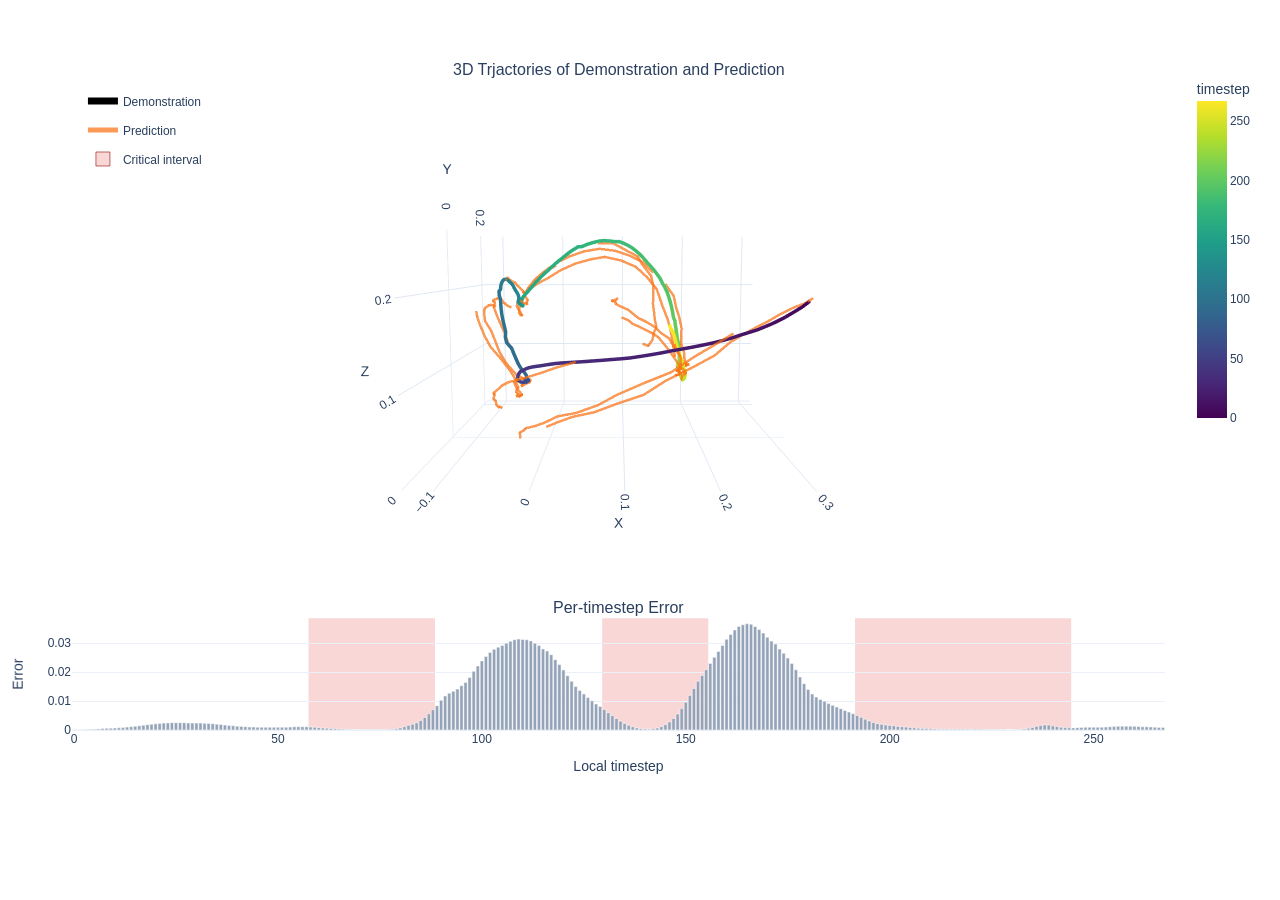
==== commit d41a5d94: "Fix typo" ====
--- a/static/html/vis_traj_error.html
+++ b/static/html/vis_traj_error.html
@@ -1,22 +1,8 @@
 <html>
-<head>
-<meta charset="utf-8" />
-<style>
-  html,
-  body {
-    margin: 0;
-    padding: 0;
-    overflow: hidden;
-  }
-
-  #trajectory-error-plot {
-    display: block;
-  }
-</style>
-</head>
+<head><meta charset="utf-8" /></head>
 <body>
     <div>                        <script type="text/javascript">window.PlotlyConfig = {MathJaxConfig: 'local'};</script>
-        <script charset="utf-8" src="https://cdn.plot.ly/plotly-2.35.2.min.js"></script>                <div id="trajectory-error-plot" class="plotly-graph-div" style="height:780px; width:100%;"></div>            <script type="text/javascript">                                    window.PLOTLYENV=window.PLOTLYENV || {};                                    if (document.getElementById("trajectory-error-plot")) {                    Plotly.newPlot(                        "trajectory-error-plot",                        [{"customdata":[[0.0,284.0,3.679587052829447e-06],[1.0,285.0,4.817732587980572e-06],[2.0,286.0,2.195970773755107e-05],[3.0,287.0,6.126008520368487e-05],[4.0,288.0,0.00013128187856636941],[5.0,289.0,0.0002347449044464156],[6.0,290.0,0.00037044688360765576],[7.0,291.0,0.0005607715575024486],[8.0,292.0,0.0005941488780081272],[9.0,293.0,0.0006256882916204631],[10.0,294.0,0.0006652774172835052],[11.0,295.0,0.0007554204203188419],[12.0,296.0,0.0008994222735054791],[13.0,297.0,0.0009950880194082856],[14.0,298.0,0.0011493915226310492],[15.0,299.0,0.0013178505469113588],[16.0,300.0,0.0014470198657363653],[17.0,301.0,0.0016497342148795724],[18.0,302.0,0.0018463225569576025],[19.0,303.0,0.001972974743694067],[20.0,304.0,0.0021255360916256905],[21.0,305.0,0.002273418242111802],[22.0,306.0,0.002406246494501829],[23.0,307.0,0.002444150624796748],[24.0,308.0,0.0025238115340471268],[25.0,309.0,0.0025449725799262524],[26.0,310.0,0.002518907655030489],[27.0,311.0,0.002469714032486081],[28.0,312.0,0.0024064036551862955],[29.0,313.0,0.0024073366075754166],[30.0,314.0,0.0023814705200493336],[31.0,315.0,0.002375906566157937],[32.0,316.0,0.0023009437136352062],[33.0,317.0,0.0022334386594593525],[34.0,318.0,0.002153692301362753],[35.0,319.0,0.0020242456812411547],[36.0,320.0,0.001903073862195015],[37.0,321.0,0.0016979256179183722],[38.0,322.0,0.0015414890367537737],[39.0,323.0,0.0014279145980253816],[40.0,324.0,0.0013147688005119562],[41.0,325.0,0.0012320957612246275],[42.0,326.0,0.001135184895247221],[43.0,327.0,0.0010374621488153934],[44.0,328.0,0.00100878591183573],[45.0,329.0,0.000966800085734576],[46.0,330.0,0.0009502054308541119],[47.0,331.0,0.0009466095943935215],[48.0,332.0,0.0009286213899031281],[49.0,333.0,0.0009286766871809959],[50.0,334.0,0.0009297834476456046],[51.0,335.0,0.0009316288051195443],[52.0,336.0,0.0009413327788934112],[53.0,337.0,0.0009949116501957178],[54.0,338.0,0.0010808514198288321],[55.0,339.0,0.001112454803660512],[56.0,340.0,0.001111564808525145],[57.0,341.0,0.0011082231067121029],[58.0,342.0,0.0010649599134922028],[59.0,343.0,0.0009492584504187107],[60.0,344.0,0.0007887805695645511],[61.0,345.0,0.0006781441043131053],[62.0,346.0,0.0006366731249727309],[63.0,347.0,0.0005397010245360434],[64.0,348.0,0.0004148354346398264],[65.0,349.0,0.0003321909171063453],[66.0,350.0,0.00025291478959843516],[67.0,351.0,0.00019780642469413579],[68.0,352.0,0.00016049444093368948],[69.0,353.0,0.00012438085104804486],[70.0,354.0,9.620990749681368e-05],[71.0,355.0,8.482221892336383e-05],[72.0,356.0,6.660423969151452e-05],[73.0,357.0,6.304328417172655e-05],[74.0,358.0,6.720476085320115e-05],[75.0,359.0,7.532360905315727e-05],[76.0,360.0,9.483336179982871e-05],[77.0,361.0,0.00014469239977188408],[78.0,362.0,0.00021843367721885443],[79.0,363.0,0.0003992742276750505],[80.0,364.0,0.0007161685498431325],[81.0,365.0,0.0011354334419593215],[82.0,366.0,0.0016201719408854842],[83.0,367.0,0.001997982617467642],[84.0,368.0,0.0024906329344958067],[85.0,369.0,0.003295719623565674],[86.0,370.0,0.004322120454162359],[87.0,371.0,0.0055679683573544025],[88.0,372.0,0.0070131197571754456],[89.0,373.0,0.00838634092360735],[90.0,374.0,0.010271674953401089],[91.0,375.0,0.011756017804145813],[92.0,376.0,0.012716908939182758],[93.0,377.0,0.013369904831051826],[94.0,378.0,0.014116930775344372],[95.0,379.0,0.015290969982743263],[96.0,380.0,0.016419414430856705],[97.0,381.0,0.018104810267686844],[98.0,382.0,0.02022954262793064],[99.0,383.0,0.022087955847382545],[100.0,384.0,0.023815300315618515],[101.0,385.0,0.025351742282509804],[102.0,386.0,0.02673148177564144],[103.0,387.0,0.027842234820127487],[104.0,388.0,0.028587499633431435],[105.0,389.0,0.029165539890527725],[106.0,390.0,0.02995302341878414],[107.0,391.0,0.030600210651755333],[108.0,392.0,0.031160598620772362],[109.0,393.0,0.03136733919382095],[110.0,394.0,0.03125916048884392],[111.0,395.0,0.03112117014825344],[112.0,396.0,0.03075091540813446],[113.0,397.0,0.029971733689308167],[114.0,398.0,0.029189923778176308],[115.0,399.0,0.02797730267047882],[116.0,400.0,0.027228767052292824],[117.0,401.0,0.025983687490224838],[118.0,402.0,0.024282928556203842],[119.0,403.0,0.02256380394101143],[120.0,404.0,0.020711984485387802],[121.0,405.0,0.018753040581941605],[122.0,406.0,0.016786228865385056],[123.0,407.0,0.01499661523848772],[124.0,408.0,0.013621811755001545],[125.0,409.0,0.012401076033711433],[126.0,410.0,0.011174703948199749],[127.0,411.0,0.010054388083517551],[128.0,412.0,0.008980201557278633],[129.0,413.0,0.00809894222766161],[130.0,414.0,0.007071217056363821],[131.0,415.0,0.005981126334518194],[132.0,416.0,0.004954802803695202],[133.0,417.0,0.00396690983325243],[134.0,418.0,0.0030616314616054296],[135.0,419.0,0.002263772999867797],[136.0,420.0,0.001608972786925733],[137.0,421.0,0.001126945368014276],[138.0,422.0,0.0007274563540704548],[139.0,423.0,0.00046414154348894954],[140.0,424.0,0.0003087094519287348],[141.0,425.0,0.0002884258865378797],[142.0,426.0,0.0004100103978998959],[143.0,427.0,0.0006848450284451246],[144.0,428.0,0.0011395649053156376],[145.0,429.0,0.0018526178319007158],[146.0,430.0,0.0027791422326117754],[147.0,431.0,0.003974578343331814],[148.0,432.0,0.005545787047594786],[149.0,433.0,0.007379506714642048],[150.0,434.0,0.00955979060381651],[151.0,435.0,0.011932323686778545],[152.0,436.0,0.014332582242786884],[153.0,437.0,0.016783233731985092],[154.0,438.0,0.01883234642446041],[155.0,439.0,0.020807620137929916],[156.0,440.0,0.022985262796282768],[157.0,441.0,0.02509886957705021],[158.0,442.0,0.02712630107998848],[159.0,443.0,0.029187535867094994],[160.0,444.0,0.03129510581493378],[161.0,445.0,0.032968562096357346],[162.0,446.0,0.03450971469283104],[163.0,447.0,0.035751961171627045],[164.0,448.0,0.036275457590818405],[165.0,449.0,0.03662421926856041],[166.0,450.0,0.03652079030871391],[167.0,451.0,0.03571636229753494],[168.0,452.0,0.03464629873633385],[169.0,453.0,0.03345116227865219],[170.0,454.0,0.032037608325481415],[171.0,455.0,0.030677225440740585],[172.0,456.0,0.02965327724814415],[173.0,457.0,0.027923379093408585],[174.0,458.0,0.026476949453353882],[175.0,459.0,0.024825094267725945],[176.0,460.0,0.022926224395632744],[177.0,461.0,0.020755745470523834],[178.0,462.0,0.018303299322724342],[179.0,463.0,0.015980016440153122],[180.0,464.0,0.013978208415210247],[181.0,465.0,0.012441559694707394],[182.0,466.0,0.011362025514245033],[183.0,467.0,0.010516771115362644],[184.0,468.0,0.009917191229760647],[185.0,469.0,0.009111103601753712],[186.0,470.0,0.008500342257320881],[187.0,471.0,0.007929305545985699],[188.0,472.0,0.007366284728050232],[189.0,473.0,0.006739660166203976],[190.0,474.0,0.006180427968502045],[191.0,475.0,0.0056270090863108635],[192.0,476.0,0.004986161831766367],[193.0,477.0,0.004359033890068531],[194.0,478.0,0.0037406336050480604],[195.0,479.0,0.003121898975223303],[196.0,480.0,0.0025860497262328863],[197.0,481.0,0.0021847907919436693],[198.0,482.0,0.001951797865331173],[199.0,483.0,0.00174463982693851],[200.0,484.0,0.0015944677870720625],[201.0,485.0,0.0014723524218425155],[202.0,486.0,0.0012413960648700595],[203.0,487.0,0.001157680177129805],[204.0,488.0,0.0010292918886989355],[205.0,489.0,0.0008735955925658345],[206.0,490.0,0.0007452450226992369],[207.0,491.0,0.0006127103115431964],[208.0,492.0,0.000536409963387996],[209.0,493.0,0.0004924542154185474],[210.0,494.0,0.0003917772264685482],[211.0,495.0,0.00034232932375743985],[212.0,496.0,0.0002956148236989975],[213.0,497.0,0.00024249513808172196],[214.0,498.0,0.00023031883756630123],[215.0,499.0,0.00022616104979533702],[216.0,500.0,0.00022248935420066118],[217.0,501.0,0.0002565240138210356],[218.0,502.0,0.00021882406144868582],[219.0,503.0,0.00022912533313501626],[220.0,504.0,0.00021034239034634084],[221.0,505.0,0.00023300526663661003],[222.0,506.0,0.00023436988703906536],[223.0,507.0,0.00016574395704083145],[224.0,508.0,0.00018551971879787743],[225.0,509.0,0.00013675760419573635],[226.0,510.0,9.08547081053257e-05],[227.0,511.0,8.673094271216542e-05],[228.0,512.0,5.405206320574507e-05],[229.0,513.0,3.4091295674443245e-05],[230.0,514.0,2.145932194252964e-05],[231.0,515.0,6.45220497972332e-05],[232.0,516.0,0.00018324743723496795],[233.0,517.0,0.00033787795109674335],[234.0,518.0,0.0005765174282714725],[235.0,519.0,0.000890620518475771],[236.0,520.0,0.0012793790083378553],[237.0,521.0,0.0015917714918032289],[238.0,522.0,0.0017644327599555254],[239.0,523.0,0.0016858583549037576],[240.0,524.0,0.0014366775285452604],[241.0,525.0,0.0011778564658015966],[242.0,526.0,0.0009694562177173793],[243.0,527.0,0.0008302326314151287],[244.0,528.0,0.0007391623221337795],[245.0,529.0,0.0007263458101078868],[246.0,530.0,0.0008038433152250946],[247.0,531.0,0.0009038983844220638],[248.0,532.0,0.0009572013514116406],[249.0,533.0,0.0009684207616373897],[250.0,534.0,0.0009496028651483357],[251.0,535.0,0.0009495877893641591],[252.0,536.0,0.0009451647056266665],[253.0,537.0,0.0010042829671874642],[254.0,538.0,0.0010992219904437661],[255.0,539.0,0.0011733034625649452],[256.0,540.0,0.0012726417044177651],[257.0,541.0,0.0013174144551157951],[258.0,542.0,0.0013201823458075523],[259.0,543.0,0.0012978877639397979],[260.0,544.0,0.0012675307225435972],[261.0,545.0,0.001180595951154828],[262.0,546.0,0.0011026302818208933],[263.0,547.0,0.0010967437410727143],[264.0,548.0,0.0010635880753397942],[265.0,549.0,0.0009681031224317849],[266.0,550.0,0.0009043276077136397],[267.0,551.0,0.0008366821566596627]],"hovertemplate":"t=%{customdata[0]}\u003cbr\u003eerror=%{customdata[2]:.6f}\u003cbr\u003ex=%{x:.4f}\u003cbr\u003ey=%{y:.4f}\u003cbr\u003ez=%{z:.4f}\u003cextra\u003e\u003c\u002fextra\u003e","line":{"color":[0,1,2,3,4,5,6,7,8,9,10,11,12,13,14,15,16,17,18,19,20,21,22,23,24,25,26,27,28,29,30,31,32,33,34,35,36,37,38,39,40,41,42,43,44,45,46,47,48,49,50,51,52,53,54,55,56,57,58,59,60,61,62,63,64,65,66,67,68,69,70,71,72,73,74,75,76,77,78,79,80,81,82,83,84,85,86,87,88,89,90,91,92,93,94,95,96,97,98,99,100,101,102,103,104,105,106,107,108,109,110,111,112,113,114,115,116,117,118,119,120,121,122,123,124,125,126,127,128,129,130,131,132,133,134,135,136,137,138,139,140,141,142,143,144,145,146,147,148,149,150,151,152,153,154,155,156,157,158,159,160,161,162,163,164,165,166,167,168,169,170,171,172,173,174,175,176,177,178,179,180,181,182,183,184,185,186,187,188,189,190,191,192,193,194,195,196,197,198,199,200,201,202,203,204,205,206,207,208,209,210,211,212,213,214,215,216,217,218,219,220,221,222,223,224,225,226,227,228,229,230,231,232,233,234,235,236,237,238,239,240,241,242,243,244,245,246,247,248,249,250,251,252,253,254,255,256,257,258,259,260,261,262,263,264,265,266,267],"colorbar":{"len":0.55,"title":{"text":"timestep"},"y":0.74},"colorscale":[[0.0,"#440154"],[0.1111111111111111,"#482878"],[0.2222222222222222,"#3e4989"],[0.3333333333333333,"#31688e"],[0.4444444444444444,"#26828e"],[0.5555555555555556,"#1f9e89"],[0.6666666666666666,"#35b779"],[0.7777777777777778,"#6ece58"],[0.8888888888888888,"#b5de2b"],[1.0,"#fde725"]],"width":7},"mode":"lines","name":"Demonstration","x":[0.302745521068573,0.30109602212905884,0.2990722060203552,0.29638946056365967,0.2932755947113037,0.28932785987854004,0.28502944111824036,0.28049325942993164,0.2752906084060669,0.26972663402557373,0.26316478848457336,0.2561771273612976,0.2488671839237213,0.24065525829792023,0.23157678544521332,0.22236256301403046,0.2128652185201645,0.20254471898078918,0.19187812507152557,0.18066425621509552,0.16987024247646332,0.15898531675338745,0.14816780388355255,0.13728809356689453,0.12660913169384003,0.11580649763345718,0.10522007942199707,0.094606414437294,0.0849381759762764,0.07542383670806885,0.06569816172122955,0.05604494735598564,0.046693071722984314,0.03836232051253319,0.030155660584568977,0.022620348259806633,0.015647156164050102,0.009122733026742935,0.0032427627593278885,-0.0021898660343140364,-0.007457002531737089,-0.012314487248659134,-0.01639736443758011,-0.02036978118121624,-0.024983644485473633,-0.027420608326792717,-0.029513223096728325,-0.03135036304593086,-0.03254144638776779,-0.0340140275657177,-0.034841232001781464,-0.03569149598479271,-0.033269450068473816,-0.03313177078962326,-0.03435897082090378,-0.033161599189043045,-0.03174537420272827,-0.03098195604979992,-0.030518947169184685,-0.029975607991218567,-0.02918688766658306,-0.028612058609724045,-0.02821730263531208,-0.02706233784556389,-0.024896740913391113,-0.02797151543200016,-0.029422102496027946,-0.03028944693505764,-0.030790917575359344,-0.03159414976835251,-0.032124996185302734,-0.03215673565864563,-0.03261205181479454,-0.03278278186917305,-0.03313612937927246,-0.0329655222594738,-0.03219747170805931,-0.029907697811722755,-0.029168426990509033,-0.028909994289278984,-0.028423979878425598,-0.029073314741253853,-0.029073012992739677,-0.02865605242550373,-0.028544006869196892,-0.028944579884409904,-0.030602561309933662,-0.031431280076503754,-0.03211784362792969,-0.034564364701509476,-0.03793483227491379,-0.04129011929035187,-0.04447789862751961,-0.04762214049696922,-0.050937190651893616,-0.054549090564250946,-0.06202947348356247,-0.06461072713136673,-0.06501979380846024,-0.06769675761461258,-0.07044032216072083,-0.07289310544729233,-0.07483412325382233,-0.07635475695133209,-0.07784592360258102,-0.0807943344116211,-0.08235123008489609,-0.08126398175954819,-0.082133948802948,-0.08232864737510681,-0.08210689574480057,-0.08160120248794556,-0.08106211572885513,-0.08027630299329758,-0.07912777364253998,-0.08009705692529678,-0.07835841178894043,-0.07644207775592804,-0.07523942738771439,-0.07347927242517471,-0.07206981629133224,-0.07035969942808151,-0.06852707266807556,-0.06729140877723694,-0.06695064157247543,-0.0669999048113823,-0.06731940805912018,-0.06769230216741562,-0.06879764795303345,-0.06890274584293365,-0.06874684244394302,-0.06864563375711441,-0.06825210899114609,-0.06772125512361526,-0.0668174996972084,-0.06541116535663605,-0.06500846892595291,-0.06464160978794098,-0.06439024209976196,-0.063777856528759,-0.06324612349271774,-0.06303849071264267,-0.0630691647529602,-0.06306197494268417,-0.06290558725595474,-0.06331381946802139,-0.06385613232851028,-0.06437686830759048,-0.06464093923568726,-0.06507041305303574,-0.0654178187251091,-0.06575512140989304,-0.0660475417971611,-0.0658060610294342,-0.06530165672302246,-0.06539526581764221,-0.06440076977014542,-0.06274611502885818,-0.06027546897530556,-0.056844037026166916,-0.05272331088781357,-0.04799817502498627,-0.0406934916973114,-0.03527909517288208,-0.03179457411170006,-0.02541685663163662,-0.01898016408085823,-0.01248878613114357,-0.005425767507404089,0.00221823388710618,0.009052821435034275,0.01618463546037674,0.028497939929366112,0.03470306470990181,0.042290639132261276,0.04949214681982994,0.0568355955183506,0.06355588138103485,0.07092476636171341,0.07900241017341614,0.08679679781198502,0.09470754116773605,0.10133548825979233,0.10800088942050934,0.11469260603189468,0.12123500555753708,0.1280384212732315,0.1345299482345581,0.14078077673912048,0.14916400611400604,0.15456201136112213,0.15989811718463898,0.16352272033691406,0.16798444092273712,0.17136870324611664,0.17380858957767487,0.17597129940986633,0.17793497443199158,0.17939181625843048,0.1807495355606079,0.18166811764240265,0.18425127863883972,0.1846708357334137,0.18553000688552856,0.1862882375717163,0.1869908720254898,0.18775703012943268,0.18835468590259552,0.18918141722679138,0.18993479013442993,0.19012804329395294,0.19043099880218506,0.1905185431241989,0.1906983107328415,0.19134370982646942,0.19141270220279694,0.19169525802135468,0.19181308150291443,0.19191214442253113,0.1932925581932068,0.19374233484268188,0.19327989220619202,0.1930522620677948,0.19301320612430573,0.19239939749240875,0.19154492020606995,0.1912326067686081,0.19106045365333557,0.19079309701919556,0.1902184784412384,0.19002138078212738,0.19030897319316864,0.19020295143127441,0.18930310010910034,0.18871356546878815,0.18915461003780365,0.19014351069927216,0.1916723996400833,0.1932366043329239,0.19461692869663239,0.19468826055526733,0.19521304965019226,0.19642756879329681,0.19736544787883759,0.19803589582443237,0.19823355972766876,0.19806987047195435,0.19760026037693024,0.19703002274036407,0.19598205387592316,0.1942264884710312,0.19286158680915833,0.19181004166603088,0.19042010605335236,0.18888352811336517,0.187113419175148,0.1853807270526886,0.1835901290178299,0.18177780508995056,0.18039503693580627,0.17785178124904633,0.17588002979755402,0.17419669032096863,0.17245429754257202,0.1705077886581421,0.167929545044899,0.16422897577285767,0.16236542165279388],"y":[-0.1458093523979187,-0.14758315682411194,-0.14944669604301453,-0.15154528617858887,-0.15381565690040588,-0.15614113211631775,-0.15834887325763702,-0.1604790836572647,-0.16301320493221283,-0.16560973227024078,-0.16840332746505737,-0.17084382474422455,-0.17301754653453827,-0.17518025636672974,-0.17734119296073914,-0.1789456009864807,-0.1808014214038849,-0.182221919298172,-0.18375705182552338,-0.18444842100143433,-0.18470720946788788,-0.18468160927295685,-0.18414774537086487,-0.18315860629081726,-0.18207570910453796,-0.18038968741893768,-0.17801865935325623,-0.17495101690292358,-0.17155201733112335,-0.16792210936546326,-0.16396068036556244,-0.15979383885860443,-0.1550721973180771,-0.14998933672904968,-0.14439056813716888,-0.13886244595050812,-0.13315615057945251,-0.1274944692850113,-0.12163475900888443,-0.11549537628889084,-0.10950841009616852,-0.10306290537118912,-0.09675406664609909,-0.09095654636621475,-0.0848604142665863,-0.07869844883680344,-0.0724208801984787,-0.0665866956114769,-0.06096336245536804,-0.05556620657444,-0.050309255719184875,-0.04531935602426529,-0.04045296460390091,-0.03601952642202377,-0.032395049929618835,-0.028643494471907616,-0.02522391453385353,-0.02183140441775322,-0.01874845288693905,-0.015971632674336433,-0.013340919278562069,-0.011441991664469242,-0.009250151924788952,-0.007884681224822998,-0.007340020965784788,-0.005453031975775957,-0.004717263393104076,-0.003943347372114658,-0.0030022477731108665,-0.0022851398680359125,-0.00157556077465415,-0.0009206291288137436,-0.0024222643114626408,-0.0012918098364025354,-0.0008736691088415682,-0.00033936183899641037,5.478487764776219e-06,-6.15476819803007e-05,0.0006122182821854949,0.0007375131826847792,0.0011567624751478434,0.0011296715820208192,0.0015542700421065092,0.0018533430993556976,0.0021714481990784407,0.002763168653473258,0.003999118693172932,0.004845528397709131,0.0052664862014353275,0.0067223599180579185,0.008579468354582787,0.01092395931482315,0.013513828627765179,0.016375916078686714,0.0197369996458292,0.02354404889047146,0.029099667444825172,0.03373933956027031,0.039014168083667755,0.04416218400001526,0.049365583807229996,0.05492483079433441,0.060770433396101,0.06669089198112488,0.07310871034860611,0.08021023124456406,0.08626186102628708,0.09351396560668945,0.09968513995409012,0.10560207068920135,0.11144671589136124,0.11683614552021027,0.12254121899604797,0.12789563834667206,0.13333465158939362,0.1370609998703003,0.14189495146274567,0.1469627320766449,0.1520305573940277,0.15585198998451233,0.15927723050117493,0.16243809461593628,0.16516098380088806,0.1676742285490036,0.1696312576532364,0.17153555154800415,0.17049717903137207,0.17159941792488098,0.17527279257774353,0.17629386484622955,0.17710994184017181,0.1777803748846054,0.17819222807884216,0.17880506813526154,0.17954795062541962,0.17920222878456116,0.18075308203697205,0.18439123034477234,0.18508338928222656,0.18543164432048798,0.18583668768405914,0.1860947608947754,0.18632546067237854,0.18634596467018127,0.18512862920761108,0.18600180745124817,0.1866067349910736,0.18682658672332764,0.18674679100513458,0.18655097484588623,0.1840919554233551,0.183430477976799,0.182754248380661,0.18193934857845306,0.18119817972183228,0.18036746978759766,0.18045035004615784,0.17999684810638428,0.17971451580524445,0.17978602647781372,0.17988215386867523,0.17994807660579681,0.17543703317642212,0.17658598721027374,0.178107351064682,0.178406223654747,0.17869530618190765,0.17908361554145813,0.17967866361141205,0.17977498471736908,0.17991845309734344,0.17968207597732544,0.17707407474517822,0.1792989820241928,0.17812009155750275,0.17788684368133545,0.177808478474617,0.17737092077732086,0.17679576575756073,0.17617355287075043,0.17553719878196716,0.17283904552459717,0.1718299835920334,0.1710430383682251,0.17029383778572083,0.17011263966560364,0.17020045220851898,0.17019124329090118,0.16985096037387848,0.16976547241210938,0.16906647384166718,0.1684679090976715,0.16799739003181458,0.1678415685892105,0.16762520372867584,0.16757117211818695,0.16741925477981567,0.16735336184501648,0.16742581129074097,0.16746990382671356,0.16725938022136688,0.16686250269412994,0.16592848300933838,0.16593120992183685,0.1659356951713562,0.1658628135919571,0.16568687558174133,0.1657087504863739,0.16538594663143158,0.1658782660961151,0.16486361622810364,0.16448673605918884,0.1643189787864685,0.16385307908058167,0.16325625777244568,0.16290758550167084,0.16211898624897003,0.16088414192199707,0.1599232405424118,0.16095829010009766,0.15850511193275452,0.157684326171875,0.15805362164974213,0.15720225870609283,0.15768370032310486,0.15767978131771088,0.15777276456356049,0.15790604054927826,0.15766717493534088,0.15905581414699554,0.15805229544639587,0.15789620578289032,0.15733270347118378,0.15676549077033997,0.15614326298236847,0.15525934100151062,0.15386562049388885,0.15230979025363922,0.1502821147441864,0.14799514412879944,0.146338552236557,0.14454704523086548,0.14277523756027222,0.14083732664585114,0.13850419223308563,0.1356983780860901,0.1326490342617035,0.12928353250026703,0.12557914853096008,0.12021279335021973,0.11616569012403488,0.11193659901618958,0.10667991638183594,0.10195484012365341,0.09702876955270767,0.09184202551841736,0.08618320524692535,0.08057770133018494,0.07457303255796432,0.06869728863239288,0.06180742010474205,0.05470412224531174,0.047279227524995804,0.03989216685295105,0.032337039709091187,0.02470383048057556,0.01750015653669834,0.010116778314113617],"z":[0.19402433931827545,0.19282034039497375,0.19175446033477783,0.1903655230998993,0.18852604925632477,0.18653906881809235,0.18437999486923218,0.18215586245059967,0.1796446442604065,0.17697001993656158,0.17431838810443878,0.17135125398635864,0.16866666078567505,0.16565580666065216,0.1630658209323883,0.16049891710281372,0.15761041641235352,0.15493205189704895,0.15245142579078674,0.15016846358776093,0.14807434380054474,0.14606912434101105,0.1440298855304718,0.14170508086681366,0.13967761397361755,0.13765749335289001,0.13570614159107208,0.13425080478191376,0.1330132782459259,0.13162416219711304,0.1303292065858841,0.12894687056541443,0.12761956453323364,0.12632647156715393,0.12499206513166428,0.12346768379211426,0.1216389462351799,0.11976655572652817,0.11792805790901184,0.1163157969713211,0.11461006104946136,0.11266627162694931,0.11043056100606918,0.10786357522010803,0.10501545667648315,0.10237310826778412,0.09955980628728867,0.09670621901750565,0.09375809133052826,0.09107893705368042,0.08843721449375153,0.08622784167528152,0.08497529476881027,0.08393019437789917,0.08241889625787735,0.08114226907491684,0.08024463057518005,0.07953161746263504,0.07915123552083969,0.0786944106221199,0.07800384610891342,0.07786045223474503,0.07883786410093307,0.07957425713539124,0.07961934804916382,0.07916072010993958,0.07905439287424088,0.07927386462688446,0.07947704195976257,0.0791875422000885,0.07900463044643402,0.07927296310663223,0.07866565138101578,0.0792355015873909,0.07889004796743393,0.07925465703010559,0.07793498784303665,0.07762696593999863,0.07844655215740204,0.0775410532951355,0.07833255082368851,0.07820639759302139,0.0782291442155838,0.07795462757349014,0.07789041101932526,0.07807311415672302,0.07863029837608337,0.08072374761104584,0.08416806906461716,0.0873747393488884,0.09068550914525986,0.0947677493095398,0.09967721253633499,0.10553397238254547,0.11183934658765793,0.1189461424946785,0.12547078728675842,0.13289517164230347,0.1397632211446762,0.14745214581489563,0.15502318739891052,0.1627202033996582,0.17008866369724274,0.17682039737701416,0.18324926495552063,0.1885896772146225,0.1944301873445511,0.19724902510643005,0.20143821835517883,0.20499925315380096,0.20792153477668762,0.2098318189382553,0.21094219386577606,0.2111293077468872,0.21076494455337524,0.2114848494529724,0.20904065668582916,0.206069678068161,0.20434202253818512,0.2007448673248291,0.19639356434345245,0.19213441014289856,0.1883915811777115,0.18490815162658691,0.18171072006225586,0.1789819896221161,0.17828509211540222,0.1766398698091507,0.17403796315193176,0.1732005774974823,0.17258860170841217,0.17221984267234802,0.17149247229099274,0.17048926651477814,0.1692945659160614,0.16945712268352509,0.16880986094474792,0.16764116287231445,0.16715244948863983,0.16654175519943237,0.16611875593662262,0.16616156697273254,0.16633202135562897,0.16684627532958984,0.16761033236980438,0.16769526898860931,0.1677844524383545,0.16769975423812866,0.16686218976974487,0.1665198802947998,0.16721828281879425,0.1675889641046524,0.16876013576984406,0.17005087435245514,0.17201565206050873,0.17474186420440674,0.17628072202205658,0.17927034199237823,0.18266178667545319,0.18676260113716125,0.1912313997745514,0.19643113017082214,0.2043468952178955,0.20966105163097382,0.214041069149971,0.21971894800662994,0.22546498477458954,0.23139236867427826,0.23751793801784515,0.243521586060524,0.24906107783317566,0.25450804829597473,0.26192477345466614,0.2622740566730499,0.26547929644584656,0.26780280470848083,0.2697592079639435,0.27116236090660095,0.2716890573501587,0.2711058557033539,0.27012333273887634,0.2698768973350525,0.26746609807014465,0.26431211829185486,0.2602677643299103,0.2552725672721863,0.24938058853149414,0.24233518540859222,0.23505891859531403,0.22611461579799652,0.21909935772418976,0.21162942051887512,0.20430035889148712,0.19685029983520508,0.18944014608860016,0.18236862123012543,0.17582157254219055,0.16894008219242096,0.16252784430980682,0.1558239609003067,0.14973291754722595,0.14327296614646912,0.1383943110704422,0.13369528949260712,0.12891431152820587,0.12419597059488297,0.11954023689031601,0.11511576175689697,0.11113744974136353,0.10746598243713379,0.10340753197669983,0.09995058923959732,0.09684077650308609,0.09341005980968475,0.08997480571269989,0.08594948053359985,0.0813368484377861,0.07601939886808395,0.07518240064382553,0.07740727812051773,0.07597840577363968,0.07673536241054535,0.07771555334329605,0.07671383023262024,0.07823215425014496,0.07795239239931107,0.07782436162233353,0.07831349223852158,0.07824418693780899,0.07712902128696442,0.07778903841972351,0.07804633677005768,0.07774151116609573,0.0767216607928276,0.07420090585947037,0.07032692432403564,0.0654226541519165,0.060543354600667953,0.05617830529808998,0.05179807171225548,0.05116962268948555,0.05132387951016426,0.05272581800818443,0.05456840619444847,0.05679871141910553,0.05911802873015404,0.06174444034695625,0.064705491065979,0.06784305721521378,0.07101411372423172,0.07368031144142151,0.07679131627082825,0.08128685504198074,0.08516350388526917,0.08906891942024231,0.09304668754339218,0.09745823591947556,0.10213424265384674,0.10701802372932434,0.11115102469921112,0.11675569415092468,0.12186630070209503,0.12682059407234192,0.13181433081626892,0.13673360645771027,0.14211905002593994,0.14777079224586487,0.15294955670833588],"type":"scatter3d","scene":"scene"},{"hovertemplate":"prediction from t=%{meta}\u003cbr\u003ex=%{x:.4f}\u003cbr\u003ey=%{y:.4f}\u003cbr\u003ez=%{z:.4f}\u003cextra\u003e\u003c\u002fextra\u003e","legendgroup":"prediction","line":{"color":"#f97316","width":5},"meta":0,"mode":"lines","name":"Prediction","opacity":0.72,"showlegend":true,"x":[0.306007444858551,0.29674679040908813,0.28295254707336426,0.2683515250682831,0.2548351287841797,0.23413574695587158,0.21350140869617462,0.1968623697757721,0.17269860208034515,0.14491918683052063,0.12125340104103088,0.08960635960102081,0.06599856913089752,0.04086798429489136,0.021691977977752686,0.0063412487506866455],"y":[-0.14752982556819916,-0.14986003935337067,-0.15402951836585999,-0.15613940358161926,-0.1579935997724533,-0.16114071011543274,-0.1649680733680725,-0.16321319341659546,-0.16477909684181213,-0.16122089326381683,-0.15409612655639648,-0.15039171278476715,-0.14410258829593658,-0.1276921033859253,-0.1153799444437027,-0.09653671830892563],"z":[0.19717667996883392,0.19171354174613953,0.18723076581954956,0.18032239377498627,0.17269358038902283,0.16255590319633484,0.15105333924293518,0.1361473649740219,0.1231314167380333,0.10836382955312729,0.09114325791597366,0.07947485148906708,0.06901668012142181,0.059741705656051636,0.04995398223400116,0.03941845893859863],"type":"scatter3d","scene":"scene"},{"hovertemplate":"prediction from t=%{meta}\u003cbr\u003ex=%{x:.4f}\u003cbr\u003ey=%{y:.4f}\u003cbr\u003ez=%{z:.4f}\u003cextra\u003e\u003c\u002fextra\u003e","legendgroup":"prediction","line":{"color":"#f97316","width":5},"meta":16,"mode":"lines","name":"Prediction","opacity":0.72,"showlegend":false,"x":[0.21256157755851746,0.1921476423740387,0.171627476811409,0.14810247719287872,0.11939311027526855,0.09162455797195435,0.07104887068271637,0.046697139739990234,0.025478214025497437,0.008554801344871521,-0.004354149103164673,-0.018005356192588806,-0.022862568497657776,-0.029917627573013306,-0.03263549506664276,-0.03522184491157532],"y":[-0.18541572988033295,-0.18611179292201996,-0.1872335821390152,-0.1874953657388687,-0.1858019083738327,-0.17900048196315765,-0.16941750049591064,-0.15665361285209656,-0.1486952304840088,-0.13078181445598602,-0.11362238228321075,-0.10002356767654419,-0.08107955008745193,-0.06910092383623123,-0.05106276273727417,-0.03237718343734741],"z":[0.16251154243946075,0.15005813539028168,0.13811075687408447,0.12213854491710663,0.11008958518505096,0.09630699455738068,0.08288556337356567,0.07132287323474884,0.06552844494581223,0.053557269275188446,0.045194901525974274,0.038664281368255615,0.030911967158317566,0.024873480200767517,0.015260130167007446,0.006749704480171204],"type":"scatter3d","scene":"scene"},{"hovertemplate":"prediction from t=%{meta}\u003cbr\u003ex=%{x:.4f}\u003cbr\u003ey=%{y:.4f}\u003cbr\u003ez=%{z:.4f}\u003cextra\u003e\u003c\u002fextra\u003e","legendgroup":"prediction","line":{"color":"#f97316","width":5},"meta":32,"mode":"lines","name":"Prediction","opacity":0.72,"showlegend":false,"x":[0.046663373708724976,0.024009279906749725,0.004840325564146042,-0.017506174743175507,-0.03751567751169205,-0.04895727336406708,-0.059680476784706116,-0.06671474128961563,-0.06827689707279205,-0.07200867682695389,-0.07642407715320587,-0.07471491396427155,-0.07561076432466507,-0.07304651290178299,-0.07190024852752686,-0.06913342326879501],"y":[-0.1570499837398529,-0.1435336321592331,-0.12954731285572052,-0.1120021790266037,-0.09411954879760742,-0.07888860255479813,-0.06116997450590134,-0.04723009467124939,-0.02932506799697876,-0.015589356422424316,0.0002444237470626831,0.007230982184410095,0.015235945582389832,0.01882919669151306,0.019763916730880737,0.025266006588935852],"z":[0.1279740333557129,0.11959580332040787,0.11101275682449341,0.10165523737668991,0.09391666948795319,0.08666159957647324,0.07633118331432343,0.07024625688791275,0.06498736143112183,0.059650227427482605,0.05220898240804672,0.04832005500793457,0.04055604338645935,0.03612750023603439,0.03746730834245682,0.033706121146678925],"type":"scatter3d","scene":"scene"},{"hovertemplate":"prediction from t=%{meta}\u003cbr\u003ex=%{x:.4f}\u003cbr\u003ey=%{y:.4f}\u003cbr\u003ez=%{z:.4f}\u003cextra\u003e\u003c\u002fextra\u003e","legendgroup":"prediction","line":{"color":"#f97316","width":5},"meta":48,"mode":"lines","name":"Prediction","opacity":0.72,"showlegend":false,"x":[-0.03240561485290527,-0.03765123710036278,-0.03661062568426132,-0.041074689477682114,-0.043921492993831635,-0.04216780140995979,-0.04564023017883301,-0.04142184555530548,-0.04335864633321762,-0.04115710034966469,-0.040220875293016434,-0.03740733861923218,-0.03946550935506821,-0.040844276547431946,-0.046207550913095474,-0.05147863179445267],"y":[-0.06226353347301483,-0.04831260070204735,-0.03348413109779358,-0.02126079797744751,-0.007415056228637695,-0.0013566240668296814,0.003409571945667267,0.010027028620243073,0.008700445294380188,0.009630538523197174,0.009147055447101593,0.00650884211063385,0.012128330767154694,0.010403245687484741,0.012772507965564728,0.016779638826847076],"z":[0.09290823340415955,0.08508703112602234,0.07479549944400787,0.06918365508317947,0.06311209499835968,0.0593416653573513,0.05544231832027435,0.053399160504341125,0.05604927986860275,0.054019711911678314,0.05556598678231239,0.05696087330579758,0.05570913106203079,0.0583670474588871,0.0639449805021286,0.07358042150735855],"type":"scatter3d","scene":"scene"},{"hovertemplate":"prediction from t=%{meta}\u003cbr\u003ex=%{x:.4f}\u003cbr\u003ey=%{y:.4f}\u003cbr\u003ez=%{z:.4f}\u003cextra\u003e\u003c\u002fextra\u003e","legendgroup":"prediction","line":{"color":"#f97316","width":5},"meta":64,"mode":"lines","name":"Prediction","opacity":0.72,"showlegend":false,"x":[-0.02335597760975361,-0.024104496464133263,-0.025755448266863823,-0.02570134960114956,-0.030685123056173325,-0.03176943585276604,-0.03817004710435867,-0.03615204617381096,-0.0455985963344574,-0.055452510714530945,-0.06888097524642944,-0.08616866171360016,-0.09718619287014008,-0.10725308954715729,-0.11461151391267776,-0.1192057803273201],"y":[-0.005884162150323391,-0.006317476741969585,-0.0034526202362030745,-0.005350450053811073,-0.003399697132408619,-0.00249643437564373,-0.0022071460261940956,0.002676581498235464,0.0034245620481669903,0.012055713683366776,0.024164069443941116,0.03559356927871704,0.049372073262929916,0.06557738780975342,0.08308184146881104,0.09797950088977814],"z":[0.07842709124088287,0.0790642499923706,0.07812858372926712,0.07600882649421692,0.07463166117668152,0.07352543622255325,0.07024911791086197,0.0719960406422615,0.07755019515752792,0.08975136280059814,0.10279680043458939,0.1190764307975769,0.133064866065979,0.148187518119812,0.15699169039726257,0.16473931074142456],"type":"scatter3d","scene":"scene"},{"hovertemplate":"prediction from t=%{meta}\u003cbr\u003ex=%{x:.4f}\u003cbr\u003ey=%{y:.4f}\u003cbr\u003ez=%{z:.4f}\u003cextra\u003e\u003c\u002fextra\u003e","legendgroup":"prediction","line":{"color":"#f97316","width":5},"meta":80,"mode":"lines","name":"Prediction","opacity":0.72,"showlegend":false,"x":[-0.02522607147693634,-0.03223568946123123,-0.03844404220581055,-0.046699851751327515,-0.06091552600264549,-0.07236069440841675,-0.08079751580953598,-0.08932061493396759,-0.09901705384254456,-0.10372344404459,-0.10658490657806396,-0.1075497716665268,-0.10288099944591522,-0.10101275146007538,-0.09893298894166946,-0.096647247672081],"y":[0.0008369316346943378,0.0037186755798757076,0.008164186030626297,0.010990368202328682,0.016921604052186012,0.02931487374007702,0.04322533309459686,0.05740698054432869,0.06424763798713684,0.08224954456090927,0.0942579060792923,0.10440510511398315,0.11299841850996017,0.11671140044927597,0.12411612272262573,0.13296929001808167],"z":[0.07865340262651443,0.07758517563343048,0.08014186471700668,0.08403932303190231,0.09847413003444672,0.11262457817792892,0.12621527910232544,0.13957872986793518,0.15248465538024902,0.15890514850616455,0.16552042961120605,0.16854314506053925,0.17243781685829163,0.1724562644958496,0.17145588994026184,0.16938841342926025],"type":"scatter3d","scene":"scene"},{"hovertemplate":"prediction from t=%{meta}\u003cbr\u003ex=%{x:.4f}\u003cbr\u003ey=%{y:.4f}\u003cbr\u003ez=%{z:.4f}\u003cextra\u003e\u003c\u002fextra\u003e","legendgroup":"prediction","line":{"color":"#f97316","width":5},"meta":96,"mode":"lines","name":"Prediction","opacity":0.72,"showlegend":false,"x":[-0.05966638773679733,-0.06646454334259033,-0.0747431218624115,-0.08254355192184448,-0.0893055647611618,-0.09006349742412567,-0.09654326736927032,-0.09303350746631622,-0.09276069700717926,-0.09244636446237564,-0.08945302665233612,-0.08834642916917801,-0.08675171434879303,-0.08572940528392792,-0.08502553403377533,-0.07888014614582062],"y":[0.028740746900439262,0.03913364186882973,0.05117641016840935,0.0668099895119667,0.08142101019620895,0.09324559569358826,0.10776107013225555,0.11939603835344315,0.128287211060524,0.13850726187229156,0.14285321533679962,0.15277749300003052,0.15716640651226044,0.16205348074436188,0.16469261050224304,0.16864950954914093],"z":[0.12435715645551682,0.1377270519733429,0.150770366191864,0.16110429167747498,0.1710692048072815,0.17767785489559174,0.17960180342197418,0.18152520060539246,0.1823183298110962,0.1799764633178711,0.17896832525730133,0.1735348403453827,0.1723410040140152,0.1698104441165924,0.1684170961380005,0.16482770442962646],"type":"scatter3d","scene":"scene"},{"hovertemplate":"prediction from t=%{meta}\u003cbr\u003ex=%{x:.4f}\u003cbr\u003ey=%{y:.4f}\u003cbr\u003ez=%{z:.4f}\u003cextra\u003e\u003c\u002fextra\u003e","legendgroup":"prediction","line":{"color":"#f97316","width":5},"meta":112,"mode":"lines","name":"Prediction","opacity":0.72,"showlegend":false,"x":[-0.07958541065454483,-0.07829295843839645,-0.07477912306785583,-0.07122910022735596,-0.06879303604364395,-0.06403036415576935,-0.061985284090042114,-0.06374999135732651,-0.061171695590019226,-0.06177537515759468,-0.05763335898518562,-0.05939214676618576,-0.05926724523305893,-0.06242944300174713,-0.06532736122608185,-0.06669040024280548],"y":[0.12191493064165115,0.13555674254894257,0.1527496874332428,0.16152429580688477,0.1716625988483429,0.18418335914611816,0.1901651918888092,0.195142924785614,0.2011984884738922,0.2034294605255127,0.20522719621658325,0.20313289761543274,0.20820137858390808,0.2028478980064392,0.20313775539398193,0.19996696710586548],"z":[0.2091538906097412,0.21384891867637634,0.2072349190711975,0.20537668466567993,0.19960838556289673,0.19278967380523682,0.1890784651041031,0.18881893157958984,0.18296745419502258,0.1810746043920517,0.17454297840595245,0.17199422419071198,0.16724945604801178,0.16952484846115112,0.16879691183567047,0.1741389036178589],"type":"scatter3d","scene":"scene"},{"hovertemplate":"prediction from t=%{meta}\u003cbr\u003ex=%{x:.4f}\u003cbr\u003ey=%{y:.4f}\u003cbr\u003ez=%{z:.4f}\u003cextra\u003e\u003c\u002fextra\u003e","legendgroup":"prediction","line":{"color":"#f97316","width":5},"meta":128,"mode":"lines","name":"Prediction","opacity":0.72,"showlegend":false,"x":[-0.07051306217908859,-0.07182997465133667,-0.07027864456176758,-0.06753131747245789,-0.06568259745836258,-0.0644419714808464,-0.06440529972314835,-0.06589138507843018,-0.06728611886501312,-0.06896161288022995,-0.06850733608007431,-0.06563006341457367,-0.05855725705623627,-0.04437708854675293,-0.02828439697623253,-0.008115869015455246],"y":[0.1758674532175064,0.17966920137405396,0.1814744919538498,0.1836647093296051,0.18528231978416443,0.18480068445205688,0.1853252649307251,0.18545123934745789,0.18480567634105682,0.18404431641101837,0.18305756151676178,0.1797574907541275,0.18004289269447327,0.18070857226848602,0.18316970765590668,0.1843743622303009],"z":[0.1737559288740158,0.16654343903064728,0.16168542206287384,0.1575453281402588,0.1531100869178772,0.15127919614315033,0.15244197845458984,0.15034957230091095,0.1517167091369629,0.1545027494430542,0.16304869949817657,0.1728481948375702,0.1881289780139923,0.2035607546567917,0.2201349288225174,0.23197507858276367],"type":"scatter3d","scene":"scene"},{"hovertemplate":"prediction from t=%{meta}\u003cbr\u003ex=%{x:.4f}\u003cbr\u003ey=%{y:.4f}\u003cbr\u003ez=%{z:.4f}\u003cextra\u003e\u003c\u002fextra\u003e","legendgroup":"prediction","line":{"color":"#f97316","width":5},"meta":144,"mode":"lines","name":"Prediction","opacity":0.72,"showlegend":false,"x":[-0.0635337084531784,-0.06358305364847183,-0.06315603107213974,-0.06366101652383804,-0.0594155378639698,-0.05346957966685295,-0.04250957816839218,-0.025834597647190094,-0.00599319115281105,0.013884328305721283,0.0374787300825119,0.06298170238733292,0.08734377473592758,0.11070127040147781,0.13132953643798828,0.1495257318019867],"y":[0.1834772676229477,0.18425795435905457,0.18441563844680786,0.181827574968338,0.1817682981491089,0.18253394961357117,0.18282896280288696,0.18450777232646942,0.18418720364570618,0.1849927455186844,0.18650628626346588,0.18449021875858307,0.18556857109069824,0.18064092099666595,0.1822965443134308,0.1811271458864212],"z":[0.1654232144355774,0.16500188410282135,0.16771778464317322,0.17346902191638947,0.18438634276390076,0.19576625525951385,0.2094525694847107,0.22354868054389954,0.2372126281261444,0.24657535552978516,0.2548942565917969,0.2588772773742676,0.25588876008987427,0.2481294870376587,0.23825916647911072,0.22029131650924683],"type":"scatter3d","scene":"scene"},{"hovertemplate":"prediction from t=%{meta}\u003cbr\u003ex=%{x:.4f}\u003cbr\u003ey=%{y:.4f}\u003cbr\u003ez=%{z:.4f}\u003cextra\u003e\u003c\u002fextra\u003e","legendgroup":"prediction","line":{"color":"#f97316","width":5},"meta":160,"mode":"lines","name":"Prediction","opacity":0.72,"showlegend":false,"x":[-0.05293534696102142,-0.03896753489971161,-0.020200788974761963,-0.000324346125125885,0.024012647569179535,0.04900900274515152,0.07142006605863571,0.0977005884051323,0.12123142927885056,0.13935625553131104,0.1549566686153412,0.1643933355808258,0.17311441898345947,0.17885097861289978,0.1817840337753296,0.18472251296043396],"y":[0.18063092231750488,0.18181541562080383,0.179950550198555,0.18303796648979187,0.18350324034690857,0.18084952235221863,0.18111871182918549,0.1804879903793335,0.1783776432275772,0.17626026272773743,0.17340774834156036,0.17364943027496338,0.17259103059768677,0.17185336351394653,0.16837690770626068,0.16584903001785278],"z":[0.19224543869495392,0.20237234234809875,0.21217575669288635,0.22457459568977356,0.23532894253730774,0.242063969373703,0.2458905577659607,0.2401091456413269,0.2300027757883072,0.21346494555473328,0.1941806823015213,0.16730836033821106,0.1451677829027176,0.1230565756559372,0.1052258238196373,0.08489792048931122],"type":"scatter3d","scene":"scene"},{"hovertemplate":"prediction from t=%{meta}\u003cbr\u003ex=%{x:.4f}\u003cbr\u003ey=%{y:.4f}\u003cbr\u003ez=%{z:.4f}\u003cextra\u003e\u003c\u002fextra\u003e","legendgroup":"prediction","line":{"color":"#f97316","width":5},"meta":176,"mode":"lines","name":"Prediction","opacity":0.72,"showlegend":false,"x":[0.06077073886990547,0.08466894924640656,0.10884078592061996,0.12385779619216919,0.13152600824832916,0.1462269276380539,0.1498357653617859,0.14964540302753448,0.1492694914340973,0.15120266377925873,0.15213294327259064,0.15480530261993408,0.151078462600708,0.14850029349327087,0.14172260463237762,0.1322646141052246],"y":[0.17559336125850677,0.17569924890995026,0.18075694143772125,0.1748024970293045,0.1775207370519638,0.18187420070171356,0.18010085821151733,0.17683343589305878,0.1772719770669937,0.17215190827846527,0.17386916279792786,0.1708311289548874,0.17843611538410187,0.1715022325515747,0.1704399436712265,0.16831208765506744],"z":[0.2678077220916748,0.26762670278549194,0.2546427547931671,0.2467125654220581,0.23400191962718964,0.21523348987102509,0.1992887407541275,0.1839871108531952,0.16995632648468018,0.15479305386543274,0.14560818672180176,0.13304421305656433,0.12302015721797943,0.11237885057926178,0.10226507484912872,0.106294184923172],"type":"scatter3d","scene":"scene"},{"hovertemplate":"prediction from t=%{meta}\u003cbr\u003ex=%{x:.4f}\u003cbr\u003ey=%{y:.4f}\u003cbr\u003ez=%{z:.4f}\u003cextra\u003e\u003c\u002fextra\u003e","legendgroup":"prediction","line":{"color":"#f97316","width":5},"meta":192,"mode":"lines","name":"Prediction","opacity":0.72,"showlegend":false,"x":[0.16821666061878204,0.1820383369922638,0.1860755980014801,0.19183257222175598,0.1954534649848938,0.1945679932832718,0.19536057114601135,0.1997809112071991,0.19989071786403656,0.20242497324943542,0.20154738426208496,0.19968007504940033,0.2037811577320099,0.20145569741725922,0.20744340121746063,0.20284289121627808],"y":[0.16766829788684845,0.16900010406970978,0.16872142255306244,0.17034611105918884,0.17008820176124573,0.16837619245052338,0.16803783178329468,0.1704200804233551,0.16857290267944336,0.1683199405670166,0.16964413225650787,0.16123922169208527,0.1610420197248459,0.15982671082019806,0.1631322205066681,0.16562719643115997],"z":[0.2027754783630371,0.18357203900814056,0.16500124335289001,0.14790545403957367,0.13079647719860077,0.11760792136192322,0.1046561598777771,0.09449984133243561,0.08389464765787125,0.0747518241405487,0.06985467672348022,0.07220762968063354,0.07055675983428955,0.07580223679542542,0.07288791239261627,0.07151198387145996],"type":"scatter3d","scene":"scene"},{"hovertemplate":"prediction from t=%{meta}\u003cbr\u003ex=%{x:.4f}\u003cbr\u003ey=%{y:.4f}\u003cbr\u003ez=%{z:.4f}\u003cextra\u003e\u003c\u002fextra\u003e","legendgroup":"prediction","line":{"color":"#f97316","width":5},"meta":208,"mode":"lines","name":"Prediction","opacity":0.72,"showlegend":false,"x":[0.1916254311800003,0.19237805902957916,0.19131842255592346,0.19584418833255768,0.18998488783836365,0.18708409368991852,0.19101832807064056,0.194885715842247,0.18854284286499023,0.19644218683242798,0.19350546598434448,0.19906291365623474,0.19584792852401733,0.18914799392223358,0.18347576260566711,0.18061593174934387],"y":[0.16534772515296936,0.1676044762134552,0.1695457398891449,0.16768579185009003,0.16422197222709656,0.1636771708726883,0.16241580247879028,0.16366006433963776,0.15493904054164886,0.1561691164970398,0.15543611347675323,0.14927542209625244,0.14471761882305145,0.1336367130279541,0.12490952759981155,0.11344239860773087],"z":[0.11145419627428055,0.10034360736608505,0.08955472707748413,0.07447630167007446,0.07090906798839569,0.0692128986120224,0.0674424096941948,0.06722725927829742,0.0706077516078949,0.06906475126743317,0.06805412471294403,0.06699633598327637,0.06411246955394745,0.062105562537908554,0.06238894909620285,0.06623932719230652],"type":"scatter3d","scene":"scene"},{"hovertemplate":"prediction from t=%{meta}\u003cbr\u003ex=%{x:.4f}\u003cbr\u003ey=%{y:.4f}\u003cbr\u003ez=%{z:.4f}\u003cextra\u003e\u003c\u002fextra\u003e","legendgroup":"prediction","line":{"color":"#f97316","width":5},"meta":224,"mode":"lines","name":"Prediction","opacity":0.72,"showlegend":false,"x":[0.1932356059551239,0.1966629922389984,0.19585806131362915,0.19429060816764832,0.18979540467262268,0.19335277378559113,0.1881808340549469,0.19014717638492584,0.18360936641693115,0.1870580017566681,0.18774445354938507,0.18603919446468353,0.18426160514354706,0.17848053574562073,0.17236468195915222,0.16858913004398346],"y":[0.15842922031879425,0.1563529521226883,0.15332290530204773,0.1539982706308365,0.15322540700435638,0.14907070994377136,0.1434195637702942,0.1370621621608734,0.13278278708457947,0.11972556263208389,0.10000455379486084,0.08524546772241592,0.06524790823459625,0.04290160536766052,0.019975334405899048,0.0015911459922790527],"z":[0.07737456262111664,0.07813344895839691,0.07856541872024536,0.07444353401660919,0.0730392187833786,0.07065920531749725,0.06334144622087479,0.0664578303694725,0.0677991434931755,0.0731426253914833,0.08137863874435425,0.08822046220302582,0.09767108410596848,0.1076841652393341,0.11809875071048737,0.12763166427612305],"type":"scatter3d","scene":"scene"},{"hovertemplate":"prediction from t=%{meta}\u003cbr\u003ex=%{x:.4f}\u003cbr\u003ey=%{y:.4f}\u003cbr\u003ez=%{z:.4f}\u003cextra\u003e\u003c\u002fextra\u003e","legendgroup":"prediction","line":{"color":"#f97316","width":5},"meta":240,"mode":"lines","name":"Prediction","opacity":0.72,"showlegend":false,"x":[0.19509294629096985,0.19340993463993073,0.19346299767494202,0.1983509361743927,0.18874312937259674,0.18054693937301636,0.1732335388660431,0.1634121537208557,0.15476800501346588,0.14627349376678467,0.13636288046836853,0.1247972771525383,0.11844847351312637,0.11043082177639008,0.10518147796392441,0.09692969918251038],"y":[0.14627745747566223,0.14210344851016998,0.1306735724210739,0.11932523548603058,0.10034222155809402,0.08206050843000412,0.059920407831668854,0.03661496937274933,0.01573951542377472,-0.006505817174911499,-0.027307018637657166,-0.04558892548084259,-0.059411272406578064,-0.07615934312343597,-0.0864514410495758,-0.09834243357181549],"z":[0.050179265439510345,0.0536799281835556,0.06109078228473663,0.06648709625005722,0.07804889976978302,0.08931437134742737,0.1006072387099266,0.11520527303218842,0.12659090757369995,0.1376517117023468,0.14554698765277863,0.15272459387779236,0.157160684466362,0.16213014721870422,0.1673753261566162,0.17185066640377045],"type":"scatter3d","scene":"scene"},{"hovertemplate":"prediction from t=%{meta}\u003cbr\u003ex=%{x:.4f}\u003cbr\u003ey=%{y:.4f}\u003cbr\u003ez=%{z:.4f}\u003cextra\u003e\u003c\u002fextra\u003e","legendgroup":"prediction","line":{"color":"#f97316","width":5},"meta":256,"mode":"lines","name":"Prediction","opacity":0.72,"showlegend":false,"x":[0.18619446456432343,0.17733435332775116,0.17066499590873718,0.16332048177719116,0.1503828465938568,0.14187124371528625,0.1295531690120697,0.1177615374326706,0.10968688130378723,0.10543178021907806,0.09919094294309616,0.09030372649431229,0.08989324420690536,0.08501511812210083,0.09087806195020676,0.09277230501174927],"y":[0.08596223592758179,0.061247773468494415,0.04138508439064026,0.01773098111152649,-0.001116044819355011,-0.020757153630256653,-0.035771071910858154,-0.050235599279403687,-0.06512616574764252,-0.0732623040676117,-0.08788098394870758,-0.0975346565246582,-0.10300549864768982,-0.10921472311019897,-0.11312079429626465,-0.11867658793926239],"z":[0.09753410518169403,0.11073105782270432,0.11949808150529861,0.1327352225780487,0.1425129473209381,0.15183310210704803,0.16039443016052246,0.16727440059185028,0.17456510663032532,0.1788558065891266,0.1825079321861267,0.18753719329833984,0.19030345976352692,0.19211481511592865,0.19347386062145233,0.19599497318267822],"type":"scatter3d","scene":"scene"},{"customdata":[284,285,286,287,288,289,290,291,292,293,294,295,296,297,298,299,300,301,302,303,304,305,306,307,308,309,310,311,312,313,314,315,316,317,318,319,320,321,322,323,324,325,326,327,328,329,330,331,332,333,334,335,336,337,338,339,340,341,342,343,344,345,346,347,348,349,350,351,352,353,354,355,356,357,358,359,360,361,362,363,364,365,366,367,368,369,370,371,372,373,374,375,376,377,378,379,380,381,382,383,384,385,386,387,388,389,390,391,392,393,394,395,396,397,398,399,400,401,402,403,404,405,406,407,408,409,410,411,412,413,414,415,416,417,418,419,420,421,422,423,424,425,426,427,428,429,430,431,432,433,434,435,436,437,438,439,440,441,442,443,444,445,446,447,448,449,450,451,452,453,454,455,456,457,458,459,460,461,462,463,464,465,466,467,468,469,470,471,472,473,474,475,476,477,478,479,480,481,482,483,484,485,486,487,488,489,490,491,492,493,494,495,496,497,498,499,500,501,502,503,504,505,506,507,508,509,510,511,512,513,514,515,516,517,518,519,520,521,522,523,524,525,526,527,528,529,530,531,532,533,534,535,536,537,538,539,540,541,542,543,544,545,546,547,548,549,550,551],"hovertemplate":"t=%{x}\u003cbr\u003eerror=%{y:.6f}\u003cextra\u003e\u003c\u002fextra\u003e","marker":{"color":["#94a3b8","#94a3b8","#94a3b8","#94a3b8","#94a3b8","#94a3b8","#94a3b8","#94a3b8","#94a3b8","#94a3b8","#94a3b8","#94a3b8","#94a3b8","#94a3b8","#94a3b8","#94a3b8","#94a3b8","#94a3b8","#94a3b8","#94a3b8","#94a3b8","#94a3b8","#94a3b8","#94a3b8","#94a3b8","#94a3b8","#94a3b8","#94a3b8","#94a3b8","#94a3b8","#94a3b8","#94a3b8","#94a3b8","#94a3b8","#94a3b8","#94a3b8","#94a3b8","#94a3b8","#94a3b8","#94a3b8","#94a3b8","#94a3b8","#94a3b8","#94a3b8","#94a3b8","#94a3b8","#94a3b8","#94a3b8","#94a3b8","#94a3b8","#94a3b8","#94a3b8","#94a3b8","#94a3b8","#94a3b8","#94a3b8","#94a3b8","#94a3b8","#94a3b8","#94a3b8","#94a3b8","#94a3b8","#94a3b8","#94a3b8","#94a3b8","#94a3b8","#94a3b8","#94a3b8","#94a3b8","#94a3b8","#94a3b8","#94a3b8","#94a3b8","#94a3b8","#94a3b8","#94a3b8","#94a3b8","#94a3b8","#94a3b8","#94a3b8","#94a3b8","#94a3b8","#94a3b8","#94a3b8","#94a3b8","#94a3b8","#94a3b8","#94a3b8","#94a3b8","#94a3b8","#94a3b8","#94a3b8","#94a3b8","#94a3b8","#94a3b8","#94a3b8","#94a3b8","#94a3b8","#94a3b8","#94a3b8","#94a3b8","#94a3b8","#94a3b8","#94a3b8","#94a3b8","#94a3b8","#94a3b8","#94a3b8","#94a3b8","#94a3b8","#94a3b8","#94a3b8","#94a3b8","#94a3b8","#94a3b8","#94a3b8","#94a3b8","#94a3b8","#94a3b8","#94a3b8","#94a3b8","#94a3b8","#94a3b8","#94a3b8","#94a3b8","#94a3b8","#94a3b8","#94a3b8","#94a3b8","#94a3b8","#94a3b8","#94a3b8","#94a3b8","#94a3b8","#94a3b8","#94a3b8","#94a3b8","#94a3b8","#94a3b8","#94a3b8","#94a3b8","#94a3b8","#94a3b8","#94a3b8","#94a3b8","#94a3b8","#94a3b8","#94a3b8","#94a3b8","#94a3b8","#94a3b8","#94a3b8","#94a3b8","#94a3b8","#94a3b8","#94a3b8","#94a3b8","#94a3b8","#94a3b8","#94a3b8","#94a3b8","#94a3b8","#94a3b8","#94a3b8","#94a3b8","#94a3b8","#94a3b8","#94a3b8","#94a3b8","#94a3b8","#94a3b8","#94a3b8","#94a3b8","#94a3b8","#94a3b8","#94a3b8","#94a3b8","#94a3b8","#94a3b8","#94a3b8","#94a3b8","#94a3b8","#94a3b8","#94a3b8","#94a3b8","#94a3b8","#94a3b8","#94a3b8","#94a3b8","#94a3b8","#94a3b8","#94a3b8","#94a3b8","#94a3b8","#94a3b8","#94a3b8","#94a3b8","#94a3b8","#94a3b8","#94a3b8","#94a3b8","#94a3b8","#94a3b8","#94a3b8","#94a3b8","#94a3b8","#94a3b8","#94a3b8","#94a3b8","#94a3b8","#94a3b8","#94a3b8","#94a3b8","#94a3b8","#94a3b8","#94a3b8","#94a3b8","#94a3b8","#94a3b8","#94a3b8","#94a3b8","#94a3b8","#94a3b8","#94a3b8","#94a3b8","#94a3b8","#94a3b8","#94a3b8","#94a3b8","#94a3b8","#94a3b8","#94a3b8","#94a3b8","#94a3b8","#94a3b8","#94a3b8","#94a3b8","#94a3b8","#94a3b8","#94a3b8","#94a3b8","#94a3b8","#94a3b8","#94a3b8","#94a3b8","#94a3b8","#94a3b8","#94a3b8","#94a3b8","#94a3b8","#94a3b8","#94a3b8","#94a3b8","#94a3b8","#94a3b8","#94a3b8","#94a3b8","#94a3b8","#94a3b8","#94a3b8","#94a3b8","#94a3b8","#94a3b8","#94a3b8","#94a3b8","#94a3b8","#94a3b8","#94a3b8"]},"name":"Per-timestep error","x":[0,1,2,3,4,5,6,7,8,9,10,11,12,13,14,15,16,17,18,19,20,21,22,23,24,25,26,27,28,29,30,31,32,33,34,35,36,37,38,39,40,41,42,43,44,45,46,47,48,49,50,51,52,53,54,55,56,57,58,59,60,61,62,63,64,65,66,67,68,69,70,71,72,73,74,75,76,77,78,79,80,81,82,83,84,85,86,87,88,89,90,91,92,93,94,95,96,97,98,99,100,101,102,103,104,105,106,107,108,109,110,111,112,113,114,115,116,117,118,119,120,121,122,123,124,125,126,127,128,129,130,131,132,133,134,135,136,137,138,139,140,141,142,143,144,145,146,147,148,149,150,151,152,153,154,155,156,157,158,159,160,161,162,163,164,165,166,167,168,169,170,171,172,173,174,175,176,177,178,179,180,181,182,183,184,185,186,187,188,189,190,191,192,193,194,195,196,197,198,199,200,201,202,203,204,205,206,207,208,209,210,211,212,213,214,215,216,217,218,219,220,221,222,223,224,225,226,227,228,229,230,231,232,233,234,235,236,237,238,239,240,241,242,243,244,245,246,247,248,249,250,251,252,253,254,255,256,257,258,259,260,261,262,263,264,265,266,267],"y":[3.679587052829447e-06,4.817732587980572e-06,2.195970773755107e-05,6.126008520368487e-05,0.00013128187856636941,0.0002347449044464156,0.00037044688360765576,0.0005607715575024486,0.0005941488780081272,0.0006256882916204631,0.0006652774172835052,0.0007554204203188419,0.0008994222735054791,0.0009950880194082856,0.0011493915226310492,0.0013178505469113588,0.0014470198657363653,0.0016497342148795724,0.0018463225569576025,0.001972974743694067,0.0021255360916256905,0.002273418242111802,0.002406246494501829,0.002444150624796748,0.0025238115340471268,0.0025449725799262524,0.002518907655030489,0.002469714032486081,0.0024064036551862955,0.0024073366075754166,0.0023814705200493336,0.002375906566157937,0.0023009437136352062,0.0022334386594593525,0.002153692301362753,0.0020242456812411547,0.001903073862195015,0.0016979256179183722,0.0015414890367537737,0.0014279145980253816,0.0013147688005119562,0.0012320957612246275,0.001135184895247221,0.0010374621488153934,0.00100878591183573,0.000966800085734576,0.0009502054308541119,0.0009466095943935215,0.0009286213899031281,0.0009286766871809959,0.0009297834476456046,0.0009316288051195443,0.0009413327788934112,0.0009949116501957178,0.0010808514198288321,0.001112454803660512,0.001111564808525145,0.0011082231067121029,0.0010649599134922028,0.0009492584504187107,0.0007887805695645511,0.0006781441043131053,0.0006366731249727309,0.0005397010245360434,0.0004148354346398264,0.0003321909171063453,0.00025291478959843516,0.00019780642469413579,0.00016049444093368948,0.00012438085104804486,9.620990749681368e-05,8.482221892336383e-05,6.660423969151452e-05,6.304328417172655e-05,6.720476085320115e-05,7.532360905315727e-05,9.483336179982871e-05,0.00014469239977188408,0.00021843367721885443,0.0003992742276750505,0.0007161685498431325,0.0011354334419593215,0.0016201719408854842,0.001997982617467642,0.0024906329344958067,0.003295719623565674,0.004322120454162359,0.0055679683573544025,0.0070131197571754456,0.00838634092360735,0.010271674953401089,0.011756017804145813,0.012716908939182758,0.013369904831051826,0.014116930775344372,0.015290969982743263,0.016419414430856705,0.018104810267686844,0.02022954262793064,0.022087955847382545,0.023815300315618515,0.025351742282509804,0.02673148177564144,0.027842234820127487,0.028587499633431435,0.029165539890527725,0.02995302341878414,0.030600210651755333,0.031160598620772362,0.03136733919382095,0.03125916048884392,0.03112117014825344,0.03075091540813446,0.029971733689308167,0.029189923778176308,0.02797730267047882,0.027228767052292824,0.025983687490224838,0.024282928556203842,0.02256380394101143,0.020711984485387802,0.018753040581941605,0.016786228865385056,0.01499661523848772,0.013621811755001545,0.012401076033711433,0.011174703948199749,0.010054388083517551,0.008980201557278633,0.00809894222766161,0.007071217056363821,0.005981126334518194,0.004954802803695202,0.00396690983325243,0.0030616314616054296,0.002263772999867797,0.001608972786925733,0.001126945368014276,0.0007274563540704548,0.00046414154348894954,0.0003087094519287348,0.0002884258865378797,0.0004100103978998959,0.0006848450284451246,0.0011395649053156376,0.0018526178319007158,0.0027791422326117754,0.003974578343331814,0.005545787047594786,0.007379506714642048,0.00955979060381651,0.011932323686778545,0.014332582242786884,0.016783233731985092,0.01883234642446041,0.020807620137929916,0.022985262796282768,0.02509886957705021,0.02712630107998848,0.029187535867094994,0.03129510581493378,0.032968562096357346,0.03450971469283104,0.035751961171627045,0.036275457590818405,0.03662421926856041,0.03652079030871391,0.03571636229753494,0.03464629873633385,0.03345116227865219,0.032037608325481415,0.030677225440740585,0.02965327724814415,0.027923379093408585,0.026476949453353882,0.024825094267725945,0.022926224395632744,0.020755745470523834,0.018303299322724342,0.015980016440153122,0.013978208415210247,0.012441559694707394,0.011362025514245033,0.010516771115362644,0.009917191229760647,0.009111103601753712,0.008500342257320881,0.007929305545985699,0.007366284728050232,0.006739660166203976,0.006180427968502045,0.0056270090863108635,0.004986161831766367,0.004359033890068531,0.0037406336050480604,0.003121898975223303,0.0025860497262328863,0.0021847907919436693,0.001951797865331173,0.00174463982693851,0.0015944677870720625,0.0014723524218425155,0.0012413960648700595,0.001157680177129805,0.0010292918886989355,0.0008735955925658345,0.0007452450226992369,0.0006127103115431964,0.000536409963387996,0.0004924542154185474,0.0003917772264685482,0.00034232932375743985,0.0002956148236989975,0.00024249513808172196,0.00023031883756630123,0.00022616104979533702,0.00022248935420066118,0.0002565240138210356,0.00021882406144868582,0.00022912533313501626,0.00021034239034634084,0.00023300526663661003,0.00023436988703906536,0.00016574395704083145,0.00018551971879787743,0.00013675760419573635,9.08547081053257e-05,8.673094271216542e-05,5.405206320574507e-05,3.4091295674443245e-05,2.145932194252964e-05,6.45220497972332e-05,0.00018324743723496795,0.00033787795109674335,0.0005765174282714725,0.000890620518475771,0.0012793790083378553,0.0015917714918032289,0.0017644327599555254,0.0016858583549037576,0.0014366775285452604,0.0011778564658015966,0.0009694562177173793,0.0008302326314151287,0.0007391623221337795,0.0007263458101078868,0.0008038433152250946,0.0009038983844220638,0.0009572013514116406,0.0009684207616373897,0.0009496028651483357,0.0009495877893641591,0.0009451647056266665,0.0010042829671874642,0.0010992219904437661,0.0011733034625649452,0.0012726417044177651,0.0013174144551157951,0.0013201823458075523,0.0012978877639397979,0.0012675307225435972,0.001180595951154828,0.0011026302818208933,0.0010967437410727143,0.0010635880753397942,0.0009681031224317849,0.0009043276077136397,0.0008366821566596627],"type":"bar","xaxis":"x","yaxis":"y"},{"hoverinfo":"skip","legend":"legend2","marker":{"color":"rgba(220, 38, 38, 0.18)","line":{"color":"rgba(153, 27, 27, 0.65)","width":1},"size":14,"symbol":"square"},"mode":"markers","name":"Critical interval","showlegend":true,"x":[null],"y":[null],"type":"scatter","xaxis":"x","yaxis":"y"}],                        {"template":{"data":{"barpolar":[{"marker":{"line":{"color":"white","width":0.5},"pattern":{"fillmode":"overlay","size":10,"solidity":0.2}},"type":"barpolar"}],"bar":[{"error_x":{"color":"#2a3f5f"},"error_y":{"color":"#2a3f5f"},"marker":{"line":{"color":"white","width":0.5},"pattern":{"fillmode":"overlay","size":10,"solidity":0.2}},"type":"bar"}],"carpet":[{"aaxis":{"endlinecolor":"#2a3f5f","gridcolor":"#C8D4E3","linecolor":"#C8D4E3","minorgridcolor":"#C8D4E3","startlinecolor":"#2a3f5f"},"baxis":{"endlinecolor":"#2a3f5f","gridcolor":"#C8D4E3","linecolor":"#C8D4E3","minorgridcolor":"#C8D4E3","startlinecolor":"#2a3f5f"},"type":"carpet"}],"choropleth":[{"colorbar":{"outlinewidth":0,"ticks":""},"type":"choropleth"}],"contourcarpet":[{"colorbar":{"outlinewidth":0,"ticks":""},"type":"contourcarpet"}],"contour":[{"colorbar":{"outlinewidth":0,"ticks":""},"colorscale":[[0.0,"#0d0887"],[0.1111111111111111,"#46039f"],[0.2222222222222222,"#7201a8"],[0.3333333333333333,"#9c179e"],[0.4444444444444444,"#bd3786"],[0.5555555555555556,"#d8576b"],[0.6666666666666666,"#ed7953"],[0.7777777777777778,"#fb9f3a"],[0.8888888888888888,"#fdca26"],[1.0,"#f0f921"]],"type":"contour"}],"heatmapgl":[{"colorbar":{"outlinewidth":0,"ticks":""},"colorscale":[[0.0,"#0d0887"],[0.1111111111111111,"#46039f"],[0.2222222222222222,"#7201a8"],[0.3333333333333333,"#9c179e"],[0.4444444444444444,"#bd3786"],[0.5555555555555556,"#d8576b"],[0.6666666666666666,"#ed7953"],[0.7777777777777778,"#fb9f3a"],[0.8888888888888888,"#fdca26"],[1.0,"#f0f921"]],"type":"heatmapgl"}],"heatmap":[{"colorbar":{"outlinewidth":0,"ticks":""},"colorscale":[[0.0,"#0d0887"],[0.1111111111111111,"#46039f"],[0.2222222222222222,"#7201a8"],[0.3333333333333333,"#9c179e"],[0.4444444444444444,"#bd3786"],[0.5555555555555556,"#d8576b"],[0.6666666666666666,"#ed7953"],[0.7777777777777778,"#fb9f3a"],[0.8888888888888888,"#fdca26"],[1.0,"#f0f921"]],"type":"heatmap"}],"histogram2dcontour":[{"colorbar":{"outlinewidth":0,"ticks":""},"colorscale":[[0.0,"#0d0887"],[0.1111111111111111,"#46039f"],[0.2222222222222222,"#7201a8"],[0.3333333333333333,"#9c179e"],[0.4444444444444444,"#bd3786"],[0.5555555555555556,"#d8576b"],[0.6666666666666666,"#ed7953"],[0.7777777777777778,"#fb9f3a"],[0.8888888888888888,"#fdca26"],[1.0,"#f0f921"]],"type":"histogram2dcontour"}],"histogram2d":[{"colorbar":{"outlinewidth":0,"ticks":""},"colorscale":[[0.0,"#0d0887"],[0.1111111111111111,"#46039f"],[0.2222222222222222,"#7201a8"],[0.3333333333333333,"#9c179e"],[0.4444444444444444,"#bd3786"],[0.5555555555555556,"#d8576b"],[0.6666666666666666,"#ed7953"],[0.7777777777777778,"#fb9f3a"],[0.8888888888888888,"#fdca26"],[1.0,"#f0f921"]],"type":"histogram2d"}],"histogram":[{"marker":{"pattern":{"fillmode":"overlay","size":10,"solidity":0.2}},"type":"histogram"}],"mesh3d":[{"colorbar":{"outlinewidth":0,"ticks":""},"type":"mesh3d"}],"parcoords":[{"line":{"colorbar":{"outlinewidth":0,"ticks":""}},"type":"parcoords"}],"pie":[{"automargin":true,"type":"pie"}],"scatter3d":[{"line":{"colorbar":{"outlinewidth":0,"ticks":""}},"marker":{"colorbar":{"outlinewidth":0,"ticks":""}},"type":"scatter3d"}],"scattercarpet":[{"marker":{"colorbar":{"outlinewidth":0,"ticks":""}},"type":"scattercarpet"}],"scattergeo":[{"marker":{"colorbar":{"outlinewidth":0,"ticks":""}},"type":"scattergeo"}],"scattergl":[{"marker":{"colorbar":{"outlinewidth":0,"ticks":""}},"type":"scattergl"}],"scattermapbox":[{"marker":{"colorbar":{"outlinewidth":0,"ticks":""}},"type":"scattermapbox"}],"scatterpolargl":[{"marker":{"colorbar":{"outlinewidth":0,"ticks":""}},"type":"scatterpolargl"}],"scatterpolar":[{"marker":{"colorbar":{"outlinewidth":0,"ticks":""}},"type":"scatterpolar"}],"scatter":[{"fillpattern":{"fillmode":"overlay","size":10,"solidity":0.2},"type":"scatter"}],"scatterternary":[{"marker":{"colorbar":{"outlinewidth":0,"ticks":""}},"type":"scatterternary"}],"surface":[{"colorbar":{"outlinewidth":0,"ticks":""},"colorscale":[[0.0,"#0d0887"],[0.1111111111111111,"#46039f"],[0.2222222222222222,"#7201a8"],[0.3333333333333333,"#9c179e"],[0.4444444444444444,"#bd3786"],[0.5555555555555556,"#d8576b"],[0.6666666666666666,"#ed7953"],[0.7777777777777778,"#fb9f3a"],[0.8888888888888888,"#fdca26"],[1.0,"#f0f921"]],"type":"surface"}],"table":[{"cells":{"fill":{"color":"#EBF0F8"},"line":{"color":"white"}},"header":{"fill":{"color":"#C8D4E3"},"line":{"color":"white"}},"type":"table"}]},"layout":{"annotationdefaults":{"arrowcolor":"#2a3f5f","arrowhead":0,"arrowwidth":1},"autotypenumbers":"strict","coloraxis":{"colorbar":{"outlinewidth":0,"ticks":""}},"colorscale":{"diverging":[[0,"#8e0152"],[0.1,"#c51b7d"],[0.2,"#de77ae"],[0.3,"#f1b6da"],[0.4,"#fde0ef"],[0.5,"#f7f7f7"],[0.6,"#e6f5d0"],[0.7,"#b8e186"],[0.8,"#7fbc41"],[0.9,"#4d9221"],[1,"#276419"]],"sequential":[[0.0,"#0d0887"],[0.1111111111111111,"#46039f"],[0.2222222222222222,"#7201a8"],[0.3333333333333333,"#9c179e"],[0.4444444444444444,"#bd3786"],[0.5555555555555556,"#d8576b"],[0.6666666666666666,"#ed7953"],[0.7777777777777778,"#fb9f3a"],[0.8888888888888888,"#fdca26"],[1.0,"#f0f921"]],"sequentialminus":[[0.0,"#0d0887"],[0.1111111111111111,"#46039f"],[0.2222222222222222,"#7201a8"],[0.3333333333333333,"#9c179e"],[0.4444444444444444,"#bd3786"],[0.5555555555555556,"#d8576b"],[0.6666666666666666,"#ed7953"],[0.7777777777777778,"#fb9f3a"],[0.8888888888888888,"#fdca26"],[1.0,"#f0f921"]]},"colorway":["#636efa","#EF553B","#00cc96","#ab63fa","#FFA15A","#19d3f3","#FF6692","#B6E880","#FF97FF","#FECB52"],"font":{"color":"#2a3f5f"},"geo":{"bgcolor":"white","lakecolor":"white","landcolor":"white","showlakes":true,"showland":true,"subunitcolor":"#C8D4E3"},"hoverlabel":{"align":"left"},"hovermode":"closest","mapbox":{"style":"light"},"paper_bgcolor":"white","plot_bgcolor":"white","polar":{"angularaxis":{"gridcolor":"#EBF0F8","linecolor":"#EBF0F8","ticks":""},"bgcolor":"white","radialaxis":{"gridcolor":"#EBF0F8","linecolor":"#EBF0F8","ticks":""}},"scene":{"xaxis":{"backgroundcolor":"white","gridcolor":"#DFE8F3","gridwidth":2,"linecolor":"#EBF0F8","showbackground":true,"ticks":"","zerolinecolor":"#EBF0F8"},"yaxis":{"backgroundcolor":"white","gridcolor":"#DFE8F3","gridwidth":2,"linecolor":"#EBF0F8","showbackground":true,"ticks":"","zerolinecolor":"#EBF0F8"},"zaxis":{"backgroundcolor":"white","gridcolor":"#DFE8F3","gridwidth":2,"linecolor":"#EBF0F8","showbackground":true,"ticks":"","zerolinecolor":"#EBF0F8"}},"shapedefaults":{"line":{"color":"#2a3f5f"}},"ternary":{"aaxis":{"gridcolor":"#DFE8F3","linecolor":"#A2B1C6","ticks":""},"baxis":{"gridcolor":"#DFE8F3","linecolor":"#A2B1C6","ticks":""},"bgcolor":"white","caxis":{"gridcolor":"#DFE8F3","linecolor":"#A2B1C6","ticks":""}},"title":{"x":0.05},"xaxis":{"automargin":true,"gridcolor":"#EBF0F8","linecolor":"#EBF0F8","ticks":"","title":{"standoff":15},"zerolinecolor":"#EBF0F8","zerolinewidth":2},"yaxis":{"automargin":true,"gridcolor":"#EBF0F8","linecolor":"#EBF0F8","ticks":"","title":{"standoff":15},"zerolinecolor":"#EBF0F8","zerolinewidth":2}}},"scene":{"domain":{"x":[0.0,1.0],"y":[0.21689999999999998,0.9999999999999999]},"camera":{"eye":{"x":0.0,"y":-2.2,"z":0.25},"up":{"x":0.0,"y":0.0,"z":1.0}},"xaxis":{"title":{"text":"X"}},"yaxis":{"title":{"text":"Y"}},"zaxis":{"title":{"text":"Z"}},"aspectmode":"data"},"xaxis":{"anchor":"y","domain":[0.0,1.0],"title":{"text":"Local timestep"}},"yaxis":{"anchor":"x","domain":[0.0,0.1719],"title":{"text":"Error"}},"annotations":[{"font":{"size":16},"showarrow":false,"text":"3D Trjactories of Demonstation and Prediction","x":0.5,"xanchor":"center","xref":"paper","y":0.9999999999999999,"yanchor":"bottom","yref":"paper"},{"font":{"size":16},"showarrow":false,"text":"Per-timestep Error","x":0.5,"xanchor":"center","xref":"paper","y":0.1719,"yanchor":"bottom","yref":"paper"}],"shapes":[{"fillcolor":"rgba(220, 38, 38, 0.18)","layer":"below","line":{"width":0},"type":"rect","x0":57.5,"x1":88.5,"xref":"x","y0":0,"y1":1,"yref":"y domain"},{"fillcolor":"rgba(220, 38, 38, 0.18)","layer":"below","line":{"width":0},"type":"rect","x0":129.5,"x1":155.5,"xref":"x","y0":0,"y1":1,"yref":"y domain"},{"fillcolor":"rgba(220, 38, 38, 0.18)","layer":"below","line":{"width":0},"type":"rect","x0":191.5,"x1":244.5,"xref":"x","y0":0,"y1":1,"yref":"y domain"}],"margin":{"l":64,"r":42,"t":72,"b":58},"legend":{"x":0.01,"y":0.99},"legend2":{"x":0.99,"y":0.31,"xanchor":"right","yanchor":"top","bgcolor":"rgba(255, 255, 255, 0.78)","bordercolor":"rgba(148, 163, 184, 0.55)","borderwidth":1},"height":780,"hovermode":"closest"},                        {"responsive": true, "displaylogo": false}                    )                };                            </script>        </div>
+        <script charset="utf-8" src="https://cdn.plot.ly/plotly-2.35.2.min.js"></script>                <div id="trajectory-error-plot" class="plotly-graph-div" style="height:780px; width:100%;"></div>            <script type="text/javascript">                                    window.PLOTLYENV=window.PLOTLYENV || {};                                    if (document.getElementById("trajectory-error-plot")) {                    Plotly.newPlot(                        "trajectory-error-plot",                        [{"customdata":[[0.0,284.0,3.679587052829447e-06],[1.0,285.0,4.817732587980572e-06],[2.0,286.0,2.195970773755107e-05],[3.0,287.0,6.126008520368487e-05],[4.0,288.0,0.00013128187856636941],[5.0,289.0,0.0002347449044464156],[6.0,290.0,0.00037044688360765576],[7.0,291.0,0.0005607715575024486],[8.0,292.0,0.0005941488780081272],[9.0,293.0,0.0006256882916204631],[10.0,294.0,0.0006652774172835052],[11.0,295.0,0.0007554204203188419],[12.0,296.0,0.0008994222735054791],[13.0,297.0,0.0009950880194082856],[14.0,298.0,0.0011493915226310492],[15.0,299.0,0.0013178505469113588],[16.0,300.0,0.0014470198657363653],[17.0,301.0,0.0016497342148795724],[18.0,302.0,0.0018463225569576025],[19.0,303.0,0.001972974743694067],[20.0,304.0,0.0021255360916256905],[21.0,305.0,0.002273418242111802],[22.0,306.0,0.002406246494501829],[23.0,307.0,0.002444150624796748],[24.0,308.0,0.0025238115340471268],[25.0,309.0,0.0025449725799262524],[26.0,310.0,0.002518907655030489],[27.0,311.0,0.002469714032486081],[28.0,312.0,0.0024064036551862955],[29.0,313.0,0.0024073366075754166],[30.0,314.0,0.0023814705200493336],[31.0,315.0,0.002375906566157937],[32.0,316.0,0.0023009437136352062],[33.0,317.0,0.0022334386594593525],[34.0,318.0,0.002153692301362753],[35.0,319.0,0.0020242456812411547],[36.0,320.0,0.001903073862195015],[37.0,321.0,0.0016979256179183722],[38.0,322.0,0.0015414890367537737],[39.0,323.0,0.0014279145980253816],[40.0,324.0,0.0013147688005119562],[41.0,325.0,0.0012320957612246275],[42.0,326.0,0.001135184895247221],[43.0,327.0,0.0010374621488153934],[44.0,328.0,0.00100878591183573],[45.0,329.0,0.000966800085734576],[46.0,330.0,0.0009502054308541119],[47.0,331.0,0.0009466095943935215],[48.0,332.0,0.0009286213899031281],[49.0,333.0,0.0009286766871809959],[50.0,334.0,0.0009297834476456046],[51.0,335.0,0.0009316288051195443],[52.0,336.0,0.0009413327788934112],[53.0,337.0,0.0009949116501957178],[54.0,338.0,0.0010808514198288321],[55.0,339.0,0.001112454803660512],[56.0,340.0,0.001111564808525145],[57.0,341.0,0.0011082231067121029],[58.0,342.0,0.0010649599134922028],[59.0,343.0,0.0009492584504187107],[60.0,344.0,0.0007887805695645511],[61.0,345.0,0.0006781441043131053],[62.0,346.0,0.0006366731249727309],[63.0,347.0,0.0005397010245360434],[64.0,348.0,0.0004148354346398264],[65.0,349.0,0.0003321909171063453],[66.0,350.0,0.00025291478959843516],[67.0,351.0,0.00019780642469413579],[68.0,352.0,0.00016049444093368948],[69.0,353.0,0.00012438085104804486],[70.0,354.0,9.620990749681368e-05],[71.0,355.0,8.482221892336383e-05],[72.0,356.0,6.660423969151452e-05],[73.0,357.0,6.304328417172655e-05],[74.0,358.0,6.720476085320115e-05],[75.0,359.0,7.532360905315727e-05],[76.0,360.0,9.483336179982871e-05],[77.0,361.0,0.00014469239977188408],[78.0,362.0,0.00021843367721885443],[79.0,363.0,0.0003992742276750505],[80.0,364.0,0.0007161685498431325],[81.0,365.0,0.0011354334419593215],[82.0,366.0,0.0016201719408854842],[83.0,367.0,0.001997982617467642],[84.0,368.0,0.0024906329344958067],[85.0,369.0,0.003295719623565674],[86.0,370.0,0.004322120454162359],[87.0,371.0,0.0055679683573544025],[88.0,372.0,0.0070131197571754456],[89.0,373.0,0.00838634092360735],[90.0,374.0,0.010271674953401089],[91.0,375.0,0.011756017804145813],[92.0,376.0,0.012716908939182758],[93.0,377.0,0.013369904831051826],[94.0,378.0,0.014116930775344372],[95.0,379.0,0.015290969982743263],[96.0,380.0,0.016419414430856705],[97.0,381.0,0.018104810267686844],[98.0,382.0,0.02022954262793064],[99.0,383.0,0.022087955847382545],[100.0,384.0,0.023815300315618515],[101.0,385.0,0.025351742282509804],[102.0,386.0,0.02673148177564144],[103.0,387.0,0.027842234820127487],[104.0,388.0,0.028587499633431435],[105.0,389.0,0.029165539890527725],[106.0,390.0,0.02995302341878414],[107.0,391.0,0.030600210651755333],[108.0,392.0,0.031160598620772362],[109.0,393.0,0.03136733919382095],[110.0,394.0,0.03125916048884392],[111.0,395.0,0.03112117014825344],[112.0,396.0,0.03075091540813446],[113.0,397.0,0.029971733689308167],[114.0,398.0,0.029189923778176308],[115.0,399.0,0.02797730267047882],[116.0,400.0,0.027228767052292824],[117.0,401.0,0.025983687490224838],[118.0,402.0,0.024282928556203842],[119.0,403.0,0.02256380394101143],[120.0,404.0,0.020711984485387802],[121.0,405.0,0.018753040581941605],[122.0,406.0,0.016786228865385056],[123.0,407.0,0.01499661523848772],[124.0,408.0,0.013621811755001545],[125.0,409.0,0.012401076033711433],[126.0,410.0,0.011174703948199749],[127.0,411.0,0.010054388083517551],[128.0,412.0,0.008980201557278633],[129.0,413.0,0.00809894222766161],[130.0,414.0,0.007071217056363821],[131.0,415.0,0.005981126334518194],[132.0,416.0,0.004954802803695202],[133.0,417.0,0.00396690983325243],[134.0,418.0,0.0030616314616054296],[135.0,419.0,0.002263772999867797],[136.0,420.0,0.001608972786925733],[137.0,421.0,0.001126945368014276],[138.0,422.0,0.0007274563540704548],[139.0,423.0,0.00046414154348894954],[140.0,424.0,0.0003087094519287348],[141.0,425.0,0.0002884258865378797],[142.0,426.0,0.0004100103978998959],[143.0,427.0,0.0006848450284451246],[144.0,428.0,0.0011395649053156376],[145.0,429.0,0.0018526178319007158],[146.0,430.0,0.0027791422326117754],[147.0,431.0,0.003974578343331814],[148.0,432.0,0.005545787047594786],[149.0,433.0,0.007379506714642048],[150.0,434.0,0.00955979060381651],[151.0,435.0,0.011932323686778545],[152.0,436.0,0.014332582242786884],[153.0,437.0,0.016783233731985092],[154.0,438.0,0.01883234642446041],[155.0,439.0,0.020807620137929916],[156.0,440.0,0.022985262796282768],[157.0,441.0,0.02509886957705021],[158.0,442.0,0.02712630107998848],[159.0,443.0,0.029187535867094994],[160.0,444.0,0.03129510581493378],[161.0,445.0,0.032968562096357346],[162.0,446.0,0.03450971469283104],[163.0,447.0,0.035751961171627045],[164.0,448.0,0.036275457590818405],[165.0,449.0,0.03662421926856041],[166.0,450.0,0.03652079030871391],[167.0,451.0,0.03571636229753494],[168.0,452.0,0.03464629873633385],[169.0,453.0,0.03345116227865219],[170.0,454.0,0.032037608325481415],[171.0,455.0,0.030677225440740585],[172.0,456.0,0.02965327724814415],[173.0,457.0,0.027923379093408585],[174.0,458.0,0.026476949453353882],[175.0,459.0,0.024825094267725945],[176.0,460.0,0.022926224395632744],[177.0,461.0,0.020755745470523834],[178.0,462.0,0.018303299322724342],[179.0,463.0,0.015980016440153122],[180.0,464.0,0.013978208415210247],[181.0,465.0,0.012441559694707394],[182.0,466.0,0.011362025514245033],[183.0,467.0,0.010516771115362644],[184.0,468.0,0.009917191229760647],[185.0,469.0,0.009111103601753712],[186.0,470.0,0.008500342257320881],[187.0,471.0,0.007929305545985699],[188.0,472.0,0.007366284728050232],[189.0,473.0,0.006739660166203976],[190.0,474.0,0.006180427968502045],[191.0,475.0,0.0056270090863108635],[192.0,476.0,0.004986161831766367],[193.0,477.0,0.004359033890068531],[194.0,478.0,0.0037406336050480604],[195.0,479.0,0.003121898975223303],[196.0,480.0,0.0025860497262328863],[197.0,481.0,0.0021847907919436693],[198.0,482.0,0.001951797865331173],[199.0,483.0,0.00174463982693851],[200.0,484.0,0.0015944677870720625],[201.0,485.0,0.0014723524218425155],[202.0,486.0,0.0012413960648700595],[203.0,487.0,0.001157680177129805],[204.0,488.0,0.0010292918886989355],[205.0,489.0,0.0008735955925658345],[206.0,490.0,0.0007452450226992369],[207.0,491.0,0.0006127103115431964],[208.0,492.0,0.000536409963387996],[209.0,493.0,0.0004924542154185474],[210.0,494.0,0.0003917772264685482],[211.0,495.0,0.00034232932375743985],[212.0,496.0,0.0002956148236989975],[213.0,497.0,0.00024249513808172196],[214.0,498.0,0.00023031883756630123],[215.0,499.0,0.00022616104979533702],[216.0,500.0,0.00022248935420066118],[217.0,501.0,0.0002565240138210356],[218.0,502.0,0.00021882406144868582],[219.0,503.0,0.00022912533313501626],[220.0,504.0,0.00021034239034634084],[221.0,505.0,0.00023300526663661003],[222.0,506.0,0.00023436988703906536],[223.0,507.0,0.00016574395704083145],[224.0,508.0,0.00018551971879787743],[225.0,509.0,0.00013675760419573635],[226.0,510.0,9.08547081053257e-05],[227.0,511.0,8.673094271216542e-05],[228.0,512.0,5.405206320574507e-05],[229.0,513.0,3.4091295674443245e-05],[230.0,514.0,2.145932194252964e-05],[231.0,515.0,6.45220497972332e-05],[232.0,516.0,0.00018324743723496795],[233.0,517.0,0.00033787795109674335],[234.0,518.0,0.0005765174282714725],[235.0,519.0,0.000890620518475771],[236.0,520.0,0.0012793790083378553],[237.0,521.0,0.0015917714918032289],[238.0,522.0,0.0017644327599555254],[239.0,523.0,0.0016858583549037576],[240.0,524.0,0.0014366775285452604],[241.0,525.0,0.0011778564658015966],[242.0,526.0,0.0009694562177173793],[243.0,527.0,0.0008302326314151287],[244.0,528.0,0.0007391623221337795],[245.0,529.0,0.0007263458101078868],[246.0,530.0,0.0008038433152250946],[247.0,531.0,0.0009038983844220638],[248.0,532.0,0.0009572013514116406],[249.0,533.0,0.0009684207616373897],[250.0,534.0,0.0009496028651483357],[251.0,535.0,0.0009495877893641591],[252.0,536.0,0.0009451647056266665],[253.0,537.0,0.0010042829671874642],[254.0,538.0,0.0010992219904437661],[255.0,539.0,0.0011733034625649452],[256.0,540.0,0.0012726417044177651],[257.0,541.0,0.0013174144551157951],[258.0,542.0,0.0013201823458075523],[259.0,543.0,0.0012978877639397979],[260.0,544.0,0.0012675307225435972],[261.0,545.0,0.001180595951154828],[262.0,546.0,0.0011026302818208933],[263.0,547.0,0.0010967437410727143],[264.0,548.0,0.0010635880753397942],[265.0,549.0,0.0009681031224317849],[266.0,550.0,0.0009043276077136397],[267.0,551.0,0.0008366821566596627]],"hovertemplate":"t=%{customdata[0]}\u003cbr\u003eerror=%{customdata[2]:.6f}\u003cbr\u003ex=%{x:.4f}\u003cbr\u003ey=%{y:.4f}\u003cbr\u003ez=%{z:.4f}\u003cextra\u003e\u003c\u002fextra\u003e","line":{"color":[0,1,2,3,4,5,6,7,8,9,10,11,12,13,14,15,16,17,18,19,20,21,22,23,24,25,26,27,28,29,30,31,32,33,34,35,36,37,38,39,40,41,42,43,44,45,46,47,48,49,50,51,52,53,54,55,56,57,58,59,60,61,62,63,64,65,66,67,68,69,70,71,72,73,74,75,76,77,78,79,80,81,82,83,84,85,86,87,88,89,90,91,92,93,94,95,96,97,98,99,100,101,102,103,104,105,106,107,108,109,110,111,112,113,114,115,116,117,118,119,120,121,122,123,124,125,126,127,128,129,130,131,132,133,134,135,136,137,138,139,140,141,142,143,144,145,146,147,148,149,150,151,152,153,154,155,156,157,158,159,160,161,162,163,164,165,166,167,168,169,170,171,172,173,174,175,176,177,178,179,180,181,182,183,184,185,186,187,188,189,190,191,192,193,194,195,196,197,198,199,200,201,202,203,204,205,206,207,208,209,210,211,212,213,214,215,216,217,218,219,220,221,222,223,224,225,226,227,228,229,230,231,232,233,234,235,236,237,238,239,240,241,242,243,244,245,246,247,248,249,250,251,252,253,254,255,256,257,258,259,260,261,262,263,264,265,266,267],"colorbar":{"len":0.55,"title":{"text":"timestep"},"y":0.74},"colorscale":[[0.0,"#440154"],[0.1111111111111111,"#482878"],[0.2222222222222222,"#3e4989"],[0.3333333333333333,"#31688e"],[0.4444444444444444,"#26828e"],[0.5555555555555556,"#1f9e89"],[0.6666666666666666,"#35b779"],[0.7777777777777778,"#6ece58"],[0.8888888888888888,"#b5de2b"],[1.0,"#fde725"]],"width":7},"mode":"lines","name":"Demonstration","x":[0.302745521068573,0.30109602212905884,0.2990722060203552,0.29638946056365967,0.2932755947113037,0.28932785987854004,0.28502944111824036,0.28049325942993164,0.2752906084060669,0.26972663402557373,0.26316478848457336,0.2561771273612976,0.2488671839237213,0.24065525829792023,0.23157678544521332,0.22236256301403046,0.2128652185201645,0.20254471898078918,0.19187812507152557,0.18066425621509552,0.16987024247646332,0.15898531675338745,0.14816780388355255,0.13728809356689453,0.12660913169384003,0.11580649763345718,0.10522007942199707,0.094606414437294,0.0849381759762764,0.07542383670806885,0.06569816172122955,0.05604494735598564,0.046693071722984314,0.03836232051253319,0.030155660584568977,0.022620348259806633,0.015647156164050102,0.009122733026742935,0.0032427627593278885,-0.0021898660343140364,-0.007457002531737089,-0.012314487248659134,-0.01639736443758011,-0.02036978118121624,-0.024983644485473633,-0.027420608326792717,-0.029513223096728325,-0.03135036304593086,-0.03254144638776779,-0.0340140275657177,-0.034841232001781464,-0.03569149598479271,-0.033269450068473816,-0.03313177078962326,-0.03435897082090378,-0.033161599189043045,-0.03174537420272827,-0.03098195604979992,-0.030518947169184685,-0.029975607991218567,-0.02918688766658306,-0.028612058609724045,-0.02821730263531208,-0.02706233784556389,-0.024896740913391113,-0.02797151543200016,-0.029422102496027946,-0.03028944693505764,-0.030790917575359344,-0.03159414976835251,-0.032124996185302734,-0.03215673565864563,-0.03261205181479454,-0.03278278186917305,-0.03313612937927246,-0.0329655222594738,-0.03219747170805931,-0.029907697811722755,-0.029168426990509033,-0.028909994289278984,-0.028423979878425598,-0.029073314741253853,-0.029073012992739677,-0.02865605242550373,-0.028544006869196892,-0.028944579884409904,-0.030602561309933662,-0.031431280076503754,-0.03211784362792969,-0.034564364701509476,-0.03793483227491379,-0.04129011929035187,-0.04447789862751961,-0.04762214049696922,-0.050937190651893616,-0.054549090564250946,-0.06202947348356247,-0.06461072713136673,-0.06501979380846024,-0.06769675761461258,-0.07044032216072083,-0.07289310544729233,-0.07483412325382233,-0.07635475695133209,-0.07784592360258102,-0.0807943344116211,-0.08235123008489609,-0.08126398175954819,-0.082133948802948,-0.08232864737510681,-0.08210689574480057,-0.08160120248794556,-0.08106211572885513,-0.08027630299329758,-0.07912777364253998,-0.08009705692529678,-0.07835841178894043,-0.07644207775592804,-0.07523942738771439,-0.07347927242517471,-0.07206981629133224,-0.07035969942808151,-0.06852707266807556,-0.06729140877723694,-0.06695064157247543,-0.0669999048113823,-0.06731940805912018,-0.06769230216741562,-0.06879764795303345,-0.06890274584293365,-0.06874684244394302,-0.06864563375711441,-0.06825210899114609,-0.06772125512361526,-0.0668174996972084,-0.06541116535663605,-0.06500846892595291,-0.06464160978794098,-0.06439024209976196,-0.063777856528759,-0.06324612349271774,-0.06303849071264267,-0.0630691647529602,-0.06306197494268417,-0.06290558725595474,-0.06331381946802139,-0.06385613232851028,-0.06437686830759048,-0.06464093923568726,-0.06507041305303574,-0.0654178187251091,-0.06575512140989304,-0.0660475417971611,-0.0658060610294342,-0.06530165672302246,-0.06539526581764221,-0.06440076977014542,-0.06274611502885818,-0.06027546897530556,-0.056844037026166916,-0.05272331088781357,-0.04799817502498627,-0.0406934916973114,-0.03527909517288208,-0.03179457411170006,-0.02541685663163662,-0.01898016408085823,-0.01248878613114357,-0.005425767507404089,0.00221823388710618,0.009052821435034275,0.01618463546037674,0.028497939929366112,0.03470306470990181,0.042290639132261276,0.04949214681982994,0.0568355955183506,0.06355588138103485,0.07092476636171341,0.07900241017341614,0.08679679781198502,0.09470754116773605,0.10133548825979233,0.10800088942050934,0.11469260603189468,0.12123500555753708,0.1280384212732315,0.1345299482345581,0.14078077673912048,0.14916400611400604,0.15456201136112213,0.15989811718463898,0.16352272033691406,0.16798444092273712,0.17136870324611664,0.17380858957767487,0.17597129940986633,0.17793497443199158,0.17939181625843048,0.1807495355606079,0.18166811764240265,0.18425127863883972,0.1846708357334137,0.18553000688552856,0.1862882375717163,0.1869908720254898,0.18775703012943268,0.18835468590259552,0.18918141722679138,0.18993479013442993,0.19012804329395294,0.19043099880218506,0.1905185431241989,0.1906983107328415,0.19134370982646942,0.19141270220279694,0.19169525802135468,0.19181308150291443,0.19191214442253113,0.1932925581932068,0.19374233484268188,0.19327989220619202,0.1930522620677948,0.19301320612430573,0.19239939749240875,0.19154492020606995,0.1912326067686081,0.19106045365333557,0.19079309701919556,0.1902184784412384,0.19002138078212738,0.19030897319316864,0.19020295143127441,0.18930310010910034,0.18871356546878815,0.18915461003780365,0.19014351069927216,0.1916723996400833,0.1932366043329239,0.19461692869663239,0.19468826055526733,0.19521304965019226,0.19642756879329681,0.19736544787883759,0.19803589582443237,0.19823355972766876,0.19806987047195435,0.19760026037693024,0.19703002274036407,0.19598205387592316,0.1942264884710312,0.19286158680915833,0.19181004166603088,0.19042010605335236,0.18888352811336517,0.187113419175148,0.1853807270526886,0.1835901290178299,0.18177780508995056,0.18039503693580627,0.17785178124904633,0.17588002979755402,0.17419669032096863,0.17245429754257202,0.1705077886581421,0.167929545044899,0.16422897577285767,0.16236542165279388],"y":[-0.1458093523979187,-0.14758315682411194,-0.14944669604301453,-0.15154528617858887,-0.15381565690040588,-0.15614113211631775,-0.15834887325763702,-0.1604790836572647,-0.16301320493221283,-0.16560973227024078,-0.16840332746505737,-0.17084382474422455,-0.17301754653453827,-0.17518025636672974,-0.17734119296073914,-0.1789456009864807,-0.1808014214038849,-0.182221919298172,-0.18375705182552338,-0.18444842100143433,-0.18470720946788788,-0.18468160927295685,-0.18414774537086487,-0.18315860629081726,-0.18207570910453796,-0.18038968741893768,-0.17801865935325623,-0.17495101690292358,-0.17155201733112335,-0.16792210936546326,-0.16396068036556244,-0.15979383885860443,-0.1550721973180771,-0.14998933672904968,-0.14439056813716888,-0.13886244595050812,-0.13315615057945251,-0.1274944692850113,-0.12163475900888443,-0.11549537628889084,-0.10950841009616852,-0.10306290537118912,-0.09675406664609909,-0.09095654636621475,-0.0848604142665863,-0.07869844883680344,-0.0724208801984787,-0.0665866956114769,-0.06096336245536804,-0.05556620657444,-0.050309255719184875,-0.04531935602426529,-0.04045296460390091,-0.03601952642202377,-0.032395049929618835,-0.028643494471907616,-0.02522391453385353,-0.02183140441775322,-0.01874845288693905,-0.015971632674336433,-0.013340919278562069,-0.011441991664469242,-0.009250151924788952,-0.007884681224822998,-0.007340020965784788,-0.005453031975775957,-0.004717263393104076,-0.003943347372114658,-0.0030022477731108665,-0.0022851398680359125,-0.00157556077465415,-0.0009206291288137436,-0.0024222643114626408,-0.0012918098364025354,-0.0008736691088415682,-0.00033936183899641037,5.478487764776219e-06,-6.15476819803007e-05,0.0006122182821854949,0.0007375131826847792,0.0011567624751478434,0.0011296715820208192,0.0015542700421065092,0.0018533430993556976,0.0021714481990784407,0.002763168653473258,0.003999118693172932,0.004845528397709131,0.0052664862014353275,0.0067223599180579185,0.008579468354582787,0.01092395931482315,0.013513828627765179,0.016375916078686714,0.0197369996458292,0.02354404889047146,0.029099667444825172,0.03373933956027031,0.039014168083667755,0.04416218400001526,0.049365583807229996,0.05492483079433441,0.060770433396101,0.06669089198112488,0.07310871034860611,0.08021023124456406,0.08626186102628708,0.09351396560668945,0.09968513995409012,0.10560207068920135,0.11144671589136124,0.11683614552021027,0.12254121899604797,0.12789563834667206,0.13333465158939362,0.1370609998703003,0.14189495146274567,0.1469627320766449,0.1520305573940277,0.15585198998451233,0.15927723050117493,0.16243809461593628,0.16516098380088806,0.1676742285490036,0.1696312576532364,0.17153555154800415,0.17049717903137207,0.17159941792488098,0.17527279257774353,0.17629386484622955,0.17710994184017181,0.1777803748846054,0.17819222807884216,0.17880506813526154,0.17954795062541962,0.17920222878456116,0.18075308203697205,0.18439123034477234,0.18508338928222656,0.18543164432048798,0.18583668768405914,0.1860947608947754,0.18632546067237854,0.18634596467018127,0.18512862920761108,0.18600180745124817,0.1866067349910736,0.18682658672332764,0.18674679100513458,0.18655097484588623,0.1840919554233551,0.183430477976799,0.182754248380661,0.18193934857845306,0.18119817972183228,0.18036746978759766,0.18045035004615784,0.17999684810638428,0.17971451580524445,0.17978602647781372,0.17988215386867523,0.17994807660579681,0.17543703317642212,0.17658598721027374,0.178107351064682,0.178406223654747,0.17869530618190765,0.17908361554145813,0.17967866361141205,0.17977498471736908,0.17991845309734344,0.17968207597732544,0.17707407474517822,0.1792989820241928,0.17812009155750275,0.17788684368133545,0.177808478474617,0.17737092077732086,0.17679576575756073,0.17617355287075043,0.17553719878196716,0.17283904552459717,0.1718299835920334,0.1710430383682251,0.17029383778572083,0.17011263966560364,0.17020045220851898,0.17019124329090118,0.16985096037387848,0.16976547241210938,0.16906647384166718,0.1684679090976715,0.16799739003181458,0.1678415685892105,0.16762520372867584,0.16757117211818695,0.16741925477981567,0.16735336184501648,0.16742581129074097,0.16746990382671356,0.16725938022136688,0.16686250269412994,0.16592848300933838,0.16593120992183685,0.1659356951713562,0.1658628135919571,0.16568687558174133,0.1657087504863739,0.16538594663143158,0.1658782660961151,0.16486361622810364,0.16448673605918884,0.1643189787864685,0.16385307908058167,0.16325625777244568,0.16290758550167084,0.16211898624897003,0.16088414192199707,0.1599232405424118,0.16095829010009766,0.15850511193275452,0.157684326171875,0.15805362164974213,0.15720225870609283,0.15768370032310486,0.15767978131771088,0.15777276456356049,0.15790604054927826,0.15766717493534088,0.15905581414699554,0.15805229544639587,0.15789620578289032,0.15733270347118378,0.15676549077033997,0.15614326298236847,0.15525934100151062,0.15386562049388885,0.15230979025363922,0.1502821147441864,0.14799514412879944,0.146338552236557,0.14454704523086548,0.14277523756027222,0.14083732664585114,0.13850419223308563,0.1356983780860901,0.1326490342617035,0.12928353250026703,0.12557914853096008,0.12021279335021973,0.11616569012403488,0.11193659901618958,0.10667991638183594,0.10195484012365341,0.09702876955270767,0.09184202551841736,0.08618320524692535,0.08057770133018494,0.07457303255796432,0.06869728863239288,0.06180742010474205,0.05470412224531174,0.047279227524995804,0.03989216685295105,0.032337039709091187,0.02470383048057556,0.01750015653669834,0.010116778314113617],"z":[0.19402433931827545,0.19282034039497375,0.19175446033477783,0.1903655230998993,0.18852604925632477,0.18653906881809235,0.18437999486923218,0.18215586245059967,0.1796446442604065,0.17697001993656158,0.17431838810443878,0.17135125398635864,0.16866666078567505,0.16565580666065216,0.1630658209323883,0.16049891710281372,0.15761041641235352,0.15493205189704895,0.15245142579078674,0.15016846358776093,0.14807434380054474,0.14606912434101105,0.1440298855304718,0.14170508086681366,0.13967761397361755,0.13765749335289001,0.13570614159107208,0.13425080478191376,0.1330132782459259,0.13162416219711304,0.1303292065858841,0.12894687056541443,0.12761956453323364,0.12632647156715393,0.12499206513166428,0.12346768379211426,0.1216389462351799,0.11976655572652817,0.11792805790901184,0.1163157969713211,0.11461006104946136,0.11266627162694931,0.11043056100606918,0.10786357522010803,0.10501545667648315,0.10237310826778412,0.09955980628728867,0.09670621901750565,0.09375809133052826,0.09107893705368042,0.08843721449375153,0.08622784167528152,0.08497529476881027,0.08393019437789917,0.08241889625787735,0.08114226907491684,0.08024463057518005,0.07953161746263504,0.07915123552083969,0.0786944106221199,0.07800384610891342,0.07786045223474503,0.07883786410093307,0.07957425713539124,0.07961934804916382,0.07916072010993958,0.07905439287424088,0.07927386462688446,0.07947704195976257,0.0791875422000885,0.07900463044643402,0.07927296310663223,0.07866565138101578,0.0792355015873909,0.07889004796743393,0.07925465703010559,0.07793498784303665,0.07762696593999863,0.07844655215740204,0.0775410532951355,0.07833255082368851,0.07820639759302139,0.0782291442155838,0.07795462757349014,0.07789041101932526,0.07807311415672302,0.07863029837608337,0.08072374761104584,0.08416806906461716,0.0873747393488884,0.09068550914525986,0.0947677493095398,0.09967721253633499,0.10553397238254547,0.11183934658765793,0.1189461424946785,0.12547078728675842,0.13289517164230347,0.1397632211446762,0.14745214581489563,0.15502318739891052,0.1627202033996582,0.17008866369724274,0.17682039737701416,0.18324926495552063,0.1885896772146225,0.1944301873445511,0.19724902510643005,0.20143821835517883,0.20499925315380096,0.20792153477668762,0.2098318189382553,0.21094219386577606,0.2111293077468872,0.21076494455337524,0.2114848494529724,0.20904065668582916,0.206069678068161,0.20434202253818512,0.2007448673248291,0.19639356434345245,0.19213441014289856,0.1883915811777115,0.18490815162658691,0.18171072006225586,0.1789819896221161,0.17828509211540222,0.1766398698091507,0.17403796315193176,0.1732005774974823,0.17258860170841217,0.17221984267234802,0.17149247229099274,0.17048926651477814,0.1692945659160614,0.16945712268352509,0.16880986094474792,0.16764116287231445,0.16715244948863983,0.16654175519943237,0.16611875593662262,0.16616156697273254,0.16633202135562897,0.16684627532958984,0.16761033236980438,0.16769526898860931,0.1677844524383545,0.16769975423812866,0.16686218976974487,0.1665198802947998,0.16721828281879425,0.1675889641046524,0.16876013576984406,0.17005087435245514,0.17201565206050873,0.17474186420440674,0.17628072202205658,0.17927034199237823,0.18266178667545319,0.18676260113716125,0.1912313997745514,0.19643113017082214,0.2043468952178955,0.20966105163097382,0.214041069149971,0.21971894800662994,0.22546498477458954,0.23139236867427826,0.23751793801784515,0.243521586060524,0.24906107783317566,0.25450804829597473,0.26192477345466614,0.2622740566730499,0.26547929644584656,0.26780280470848083,0.2697592079639435,0.27116236090660095,0.2716890573501587,0.2711058557033539,0.27012333273887634,0.2698768973350525,0.26746609807014465,0.26431211829185486,0.2602677643299103,0.2552725672721863,0.24938058853149414,0.24233518540859222,0.23505891859531403,0.22611461579799652,0.21909935772418976,0.21162942051887512,0.20430035889148712,0.19685029983520508,0.18944014608860016,0.18236862123012543,0.17582157254219055,0.16894008219242096,0.16252784430980682,0.1558239609003067,0.14973291754722595,0.14327296614646912,0.1383943110704422,0.13369528949260712,0.12891431152820587,0.12419597059488297,0.11954023689031601,0.11511576175689697,0.11113744974136353,0.10746598243713379,0.10340753197669983,0.09995058923959732,0.09684077650308609,0.09341005980968475,0.08997480571269989,0.08594948053359985,0.0813368484377861,0.07601939886808395,0.07518240064382553,0.07740727812051773,0.07597840577363968,0.07673536241054535,0.07771555334329605,0.07671383023262024,0.07823215425014496,0.07795239239931107,0.07782436162233353,0.07831349223852158,0.07824418693780899,0.07712902128696442,0.07778903841972351,0.07804633677005768,0.07774151116609573,0.0767216607928276,0.07420090585947037,0.07032692432403564,0.0654226541519165,0.060543354600667953,0.05617830529808998,0.05179807171225548,0.05116962268948555,0.05132387951016426,0.05272581800818443,0.05456840619444847,0.05679871141910553,0.05911802873015404,0.06174444034695625,0.064705491065979,0.06784305721521378,0.07101411372423172,0.07368031144142151,0.07679131627082825,0.08128685504198074,0.08516350388526917,0.08906891942024231,0.09304668754339218,0.09745823591947556,0.10213424265384674,0.10701802372932434,0.11115102469921112,0.11675569415092468,0.12186630070209503,0.12682059407234192,0.13181433081626892,0.13673360645771027,0.14211905002593994,0.14777079224586487,0.15294955670833588],"type":"scatter3d","scene":"scene"},{"hovertemplate":"prediction from t=%{meta}\u003cbr\u003ex=%{x:.4f}\u003cbr\u003ey=%{y:.4f}\u003cbr\u003ez=%{z:.4f}\u003cextra\u003e\u003c\u002fextra\u003e","legendgroup":"prediction","line":{"color":"#f97316","width":5},"meta":0,"mode":"lines","name":"Prediction","opacity":0.72,"showlegend":true,"x":[0.306007444858551,0.29674679040908813,0.28295254707336426,0.2683515250682831,0.2548351287841797,0.23413574695587158,0.21350140869617462,0.1968623697757721,0.17269860208034515,0.14491918683052063,0.12125340104103088,0.08960635960102081,0.06599856913089752,0.04086798429489136,0.021691977977752686,0.0063412487506866455],"y":[-0.14752982556819916,-0.14986003935337067,-0.15402951836585999,-0.15613940358161926,-0.1579935997724533,-0.16114071011543274,-0.1649680733680725,-0.16321319341659546,-0.16477909684181213,-0.16122089326381683,-0.15409612655639648,-0.15039171278476715,-0.14410258829593658,-0.1276921033859253,-0.1153799444437027,-0.09653671830892563],"z":[0.19717667996883392,0.19171354174613953,0.18723076581954956,0.18032239377498627,0.17269358038902283,0.16255590319633484,0.15105333924293518,0.1361473649740219,0.1231314167380333,0.10836382955312729,0.09114325791597366,0.07947485148906708,0.06901668012142181,0.059741705656051636,0.04995398223400116,0.03941845893859863],"type":"scatter3d","scene":"scene"},{"hovertemplate":"prediction from t=%{meta}\u003cbr\u003ex=%{x:.4f}\u003cbr\u003ey=%{y:.4f}\u003cbr\u003ez=%{z:.4f}\u003cextra\u003e\u003c\u002fextra\u003e","legendgroup":"prediction","line":{"color":"#f97316","width":5},"meta":16,"mode":"lines","name":"Prediction","opacity":0.72,"showlegend":false,"x":[0.21256157755851746,0.1921476423740387,0.171627476811409,0.14810247719287872,0.11939311027526855,0.09162455797195435,0.07104887068271637,0.046697139739990234,0.025478214025497437,0.008554801344871521,-0.004354149103164673,-0.018005356192588806,-0.022862568497657776,-0.029917627573013306,-0.03263549506664276,-0.03522184491157532],"y":[-0.18541572988033295,-0.18611179292201996,-0.1872335821390152,-0.1874953657388687,-0.1858019083738327,-0.17900048196315765,-0.16941750049591064,-0.15665361285209656,-0.1486952304840088,-0.13078181445598602,-0.11362238228321075,-0.10002356767654419,-0.08107955008745193,-0.06910092383623123,-0.05106276273727417,-0.03237718343734741],"z":[0.16251154243946075,0.15005813539028168,0.13811075687408447,0.12213854491710663,0.11008958518505096,0.09630699455738068,0.08288556337356567,0.07132287323474884,0.06552844494581223,0.053557269275188446,0.045194901525974274,0.038664281368255615,0.030911967158317566,0.024873480200767517,0.015260130167007446,0.006749704480171204],"type":"scatter3d","scene":"scene"},{"hovertemplate":"prediction from t=%{meta}\u003cbr\u003ex=%{x:.4f}\u003cbr\u003ey=%{y:.4f}\u003cbr\u003ez=%{z:.4f}\u003cextra\u003e\u003c\u002fextra\u003e","legendgroup":"prediction","line":{"color":"#f97316","width":5},"meta":32,"mode":"lines","name":"Prediction","opacity":0.72,"showlegend":false,"x":[0.046663373708724976,0.024009279906749725,0.004840325564146042,-0.017506174743175507,-0.03751567751169205,-0.04895727336406708,-0.059680476784706116,-0.06671474128961563,-0.06827689707279205,-0.07200867682695389,-0.07642407715320587,-0.07471491396427155,-0.07561076432466507,-0.07304651290178299,-0.07190024852752686,-0.06913342326879501],"y":[-0.1570499837398529,-0.1435336321592331,-0.12954731285572052,-0.1120021790266037,-0.09411954879760742,-0.07888860255479813,-0.06116997450590134,-0.04723009467124939,-0.02932506799697876,-0.015589356422424316,0.0002444237470626831,0.007230982184410095,0.015235945582389832,0.01882919669151306,0.019763916730880737,0.025266006588935852],"z":[0.1279740333557129,0.11959580332040787,0.11101275682449341,0.10165523737668991,0.09391666948795319,0.08666159957647324,0.07633118331432343,0.07024625688791275,0.06498736143112183,0.059650227427482605,0.05220898240804672,0.04832005500793457,0.04055604338645935,0.03612750023603439,0.03746730834245682,0.033706121146678925],"type":"scatter3d","scene":"scene"},{"hovertemplate":"prediction from t=%{meta}\u003cbr\u003ex=%{x:.4f}\u003cbr\u003ey=%{y:.4f}\u003cbr\u003ez=%{z:.4f}\u003cextra\u003e\u003c\u002fextra\u003e","legendgroup":"prediction","line":{"color":"#f97316","width":5},"meta":48,"mode":"lines","name":"Prediction","opacity":0.72,"showlegend":false,"x":[-0.03240561485290527,-0.03765123710036278,-0.03661062568426132,-0.041074689477682114,-0.043921492993831635,-0.04216780140995979,-0.04564023017883301,-0.04142184555530548,-0.04335864633321762,-0.04115710034966469,-0.040220875293016434,-0.03740733861923218,-0.03946550935506821,-0.040844276547431946,-0.046207550913095474,-0.05147863179445267],"y":[-0.06226353347301483,-0.04831260070204735,-0.03348413109779358,-0.02126079797744751,-0.007415056228637695,-0.0013566240668296814,0.003409571945667267,0.010027028620243073,0.008700445294380188,0.009630538523197174,0.009147055447101593,0.00650884211063385,0.012128330767154694,0.010403245687484741,0.012772507965564728,0.016779638826847076],"z":[0.09290823340415955,0.08508703112602234,0.07479549944400787,0.06918365508317947,0.06311209499835968,0.0593416653573513,0.05544231832027435,0.053399160504341125,0.05604927986860275,0.054019711911678314,0.05556598678231239,0.05696087330579758,0.05570913106203079,0.0583670474588871,0.0639449805021286,0.07358042150735855],"type":"scatter3d","scene":"scene"},{"hovertemplate":"prediction from t=%{meta}\u003cbr\u003ex=%{x:.4f}\u003cbr\u003ey=%{y:.4f}\u003cbr\u003ez=%{z:.4f}\u003cextra\u003e\u003c\u002fextra\u003e","legendgroup":"prediction","line":{"color":"#f97316","width":5},"meta":64,"mode":"lines","name":"Prediction","opacity":0.72,"showlegend":false,"x":[-0.02335597760975361,-0.024104496464133263,-0.025755448266863823,-0.02570134960114956,-0.030685123056173325,-0.03176943585276604,-0.03817004710435867,-0.03615204617381096,-0.0455985963344574,-0.055452510714530945,-0.06888097524642944,-0.08616866171360016,-0.09718619287014008,-0.10725308954715729,-0.11461151391267776,-0.1192057803273201],"y":[-0.005884162150323391,-0.006317476741969585,-0.0034526202362030745,-0.005350450053811073,-0.003399697132408619,-0.00249643437564373,-0.0022071460261940956,0.002676581498235464,0.0034245620481669903,0.012055713683366776,0.024164069443941116,0.03559356927871704,0.049372073262929916,0.06557738780975342,0.08308184146881104,0.09797950088977814],"z":[0.07842709124088287,0.0790642499923706,0.07812858372926712,0.07600882649421692,0.07463166117668152,0.07352543622255325,0.07024911791086197,0.0719960406422615,0.07755019515752792,0.08975136280059814,0.10279680043458939,0.1190764307975769,0.133064866065979,0.148187518119812,0.15699169039726257,0.16473931074142456],"type":"scatter3d","scene":"scene"},{"hovertemplate":"prediction from t=%{meta}\u003cbr\u003ex=%{x:.4f}\u003cbr\u003ey=%{y:.4f}\u003cbr\u003ez=%{z:.4f}\u003cextra\u003e\u003c\u002fextra\u003e","legendgroup":"prediction","line":{"color":"#f97316","width":5},"meta":80,"mode":"lines","name":"Prediction","opacity":0.72,"showlegend":false,"x":[-0.02522607147693634,-0.03223568946123123,-0.03844404220581055,-0.046699851751327515,-0.06091552600264549,-0.07236069440841675,-0.08079751580953598,-0.08932061493396759,-0.09901705384254456,-0.10372344404459,-0.10658490657806396,-0.1075497716665268,-0.10288099944591522,-0.10101275146007538,-0.09893298894166946,-0.096647247672081],"y":[0.0008369316346943378,0.0037186755798757076,0.008164186030626297,0.010990368202328682,0.016921604052186012,0.02931487374007702,0.04322533309459686,0.05740698054432869,0.06424763798713684,0.08224954456090927,0.0942579060792923,0.10440510511398315,0.11299841850996017,0.11671140044927597,0.12411612272262573,0.13296929001808167],"z":[0.07865340262651443,0.07758517563343048,0.08014186471700668,0.08403932303190231,0.09847413003444672,0.11262457817792892,0.12621527910232544,0.13957872986793518,0.15248465538024902,0.15890514850616455,0.16552042961120605,0.16854314506053925,0.17243781685829163,0.1724562644958496,0.17145588994026184,0.16938841342926025],"type":"scatter3d","scene":"scene"},{"hovertemplate":"prediction from t=%{meta}\u003cbr\u003ex=%{x:.4f}\u003cbr\u003ey=%{y:.4f}\u003cbr\u003ez=%{z:.4f}\u003cextra\u003e\u003c\u002fextra\u003e","legendgroup":"prediction","line":{"color":"#f97316","width":5},"meta":96,"mode":"lines","name":"Prediction","opacity":0.72,"showlegend":false,"x":[-0.05966638773679733,-0.06646454334259033,-0.0747431218624115,-0.08254355192184448,-0.0893055647611618,-0.09006349742412567,-0.09654326736927032,-0.09303350746631622,-0.09276069700717926,-0.09244636446237564,-0.08945302665233612,-0.08834642916917801,-0.08675171434879303,-0.08572940528392792,-0.08502553403377533,-0.07888014614582062],"y":[0.028740746900439262,0.03913364186882973,0.05117641016840935,0.0668099895119667,0.08142101019620895,0.09324559569358826,0.10776107013225555,0.11939603835344315,0.128287211060524,0.13850726187229156,0.14285321533679962,0.15277749300003052,0.15716640651226044,0.16205348074436188,0.16469261050224304,0.16864950954914093],"z":[0.12435715645551682,0.1377270519733429,0.150770366191864,0.16110429167747498,0.1710692048072815,0.17767785489559174,0.17960180342197418,0.18152520060539246,0.1823183298110962,0.1799764633178711,0.17896832525730133,0.1735348403453827,0.1723410040140152,0.1698104441165924,0.1684170961380005,0.16482770442962646],"type":"scatter3d","scene":"scene"},{"hovertemplate":"prediction from t=%{meta}\u003cbr\u003ex=%{x:.4f}\u003cbr\u003ey=%{y:.4f}\u003cbr\u003ez=%{z:.4f}\u003cextra\u003e\u003c\u002fextra\u003e","legendgroup":"prediction","line":{"color":"#f97316","width":5},"meta":112,"mode":"lines","name":"Prediction","opacity":0.72,"showlegend":false,"x":[-0.07958541065454483,-0.07829295843839645,-0.07477912306785583,-0.07122910022735596,-0.06879303604364395,-0.06403036415576935,-0.061985284090042114,-0.06374999135732651,-0.061171695590019226,-0.06177537515759468,-0.05763335898518562,-0.05939214676618576,-0.05926724523305893,-0.06242944300174713,-0.06532736122608185,-0.06669040024280548],"y":[0.12191493064165115,0.13555674254894257,0.1527496874332428,0.16152429580688477,0.1716625988483429,0.18418335914611816,0.1901651918888092,0.195142924785614,0.2011984884738922,0.2034294605255127,0.20522719621658325,0.20313289761543274,0.20820137858390808,0.2028478980064392,0.20313775539398193,0.19996696710586548],"z":[0.2091538906097412,0.21384891867637634,0.2072349190711975,0.20537668466567993,0.19960838556289673,0.19278967380523682,0.1890784651041031,0.18881893157958984,0.18296745419502258,0.1810746043920517,0.17454297840595245,0.17199422419071198,0.16724945604801178,0.16952484846115112,0.16879691183567047,0.1741389036178589],"type":"scatter3d","scene":"scene"},{"hovertemplate":"prediction from t=%{meta}\u003cbr\u003ex=%{x:.4f}\u003cbr\u003ey=%{y:.4f}\u003cbr\u003ez=%{z:.4f}\u003cextra\u003e\u003c\u002fextra\u003e","legendgroup":"prediction","line":{"color":"#f97316","width":5},"meta":128,"mode":"lines","name":"Prediction","opacity":0.72,"showlegend":false,"x":[-0.07051306217908859,-0.07182997465133667,-0.07027864456176758,-0.06753131747245789,-0.06568259745836258,-0.0644419714808464,-0.06440529972314835,-0.06589138507843018,-0.06728611886501312,-0.06896161288022995,-0.06850733608007431,-0.06563006341457367,-0.05855725705623627,-0.04437708854675293,-0.02828439697623253,-0.008115869015455246],"y":[0.1758674532175064,0.17966920137405396,0.1814744919538498,0.1836647093296051,0.18528231978416443,0.18480068445205688,0.1853252649307251,0.18545123934745789,0.18480567634105682,0.18404431641101837,0.18305756151676178,0.1797574907541275,0.18004289269447327,0.18070857226848602,0.18316970765590668,0.1843743622303009],"z":[0.1737559288740158,0.16654343903064728,0.16168542206287384,0.1575453281402588,0.1531100869178772,0.15127919614315033,0.15244197845458984,0.15034957230091095,0.1517167091369629,0.1545027494430542,0.16304869949817657,0.1728481948375702,0.1881289780139923,0.2035607546567917,0.2201349288225174,0.23197507858276367],"type":"scatter3d","scene":"scene"},{"hovertemplate":"prediction from t=%{meta}\u003cbr\u003ex=%{x:.4f}\u003cbr\u003ey=%{y:.4f}\u003cbr\u003ez=%{z:.4f}\u003cextra\u003e\u003c\u002fextra\u003e","legendgroup":"prediction","line":{"color":"#f97316","width":5},"meta":144,"mode":"lines","name":"Prediction","opacity":0.72,"showlegend":false,"x":[-0.0635337084531784,-0.06358305364847183,-0.06315603107213974,-0.06366101652383804,-0.0594155378639698,-0.05346957966685295,-0.04250957816839218,-0.025834597647190094,-0.00599319115281105,0.013884328305721283,0.0374787300825119,0.06298170238733292,0.08734377473592758,0.11070127040147781,0.13132953643798828,0.1495257318019867],"y":[0.1834772676229477,0.18425795435905457,0.18441563844680786,0.181827574968338,0.1817682981491089,0.18253394961357117,0.18282896280288696,0.18450777232646942,0.18418720364570618,0.1849927455186844,0.18650628626346588,0.18449021875858307,0.18556857109069824,0.18064092099666595,0.1822965443134308,0.1811271458864212],"z":[0.1654232144355774,0.16500188410282135,0.16771778464317322,0.17346902191638947,0.18438634276390076,0.19576625525951385,0.2094525694847107,0.22354868054389954,0.2372126281261444,0.24657535552978516,0.2548942565917969,0.2588772773742676,0.25588876008987427,0.2481294870376587,0.23825916647911072,0.22029131650924683],"type":"scatter3d","scene":"scene"},{"hovertemplate":"prediction from t=%{meta}\u003cbr\u003ex=%{x:.4f}\u003cbr\u003ey=%{y:.4f}\u003cbr\u003ez=%{z:.4f}\u003cextra\u003e\u003c\u002fextra\u003e","legendgroup":"prediction","line":{"color":"#f97316","width":5},"meta":160,"mode":"lines","name":"Prediction","opacity":0.72,"showlegend":false,"x":[-0.05293534696102142,-0.03896753489971161,-0.020200788974761963,-0.000324346125125885,0.024012647569179535,0.04900900274515152,0.07142006605863571,0.0977005884051323,0.12123142927885056,0.13935625553131104,0.1549566686153412,0.1643933355808258,0.17311441898345947,0.17885097861289978,0.1817840337753296,0.18472251296043396],"y":[0.18063092231750488,0.18181541562080383,0.179950550198555,0.18303796648979187,0.18350324034690857,0.18084952235221863,0.18111871182918549,0.1804879903793335,0.1783776432275772,0.17626026272773743,0.17340774834156036,0.17364943027496338,0.17259103059768677,0.17185336351394653,0.16837690770626068,0.16584903001785278],"z":[0.19224543869495392,0.20237234234809875,0.21217575669288635,0.22457459568977356,0.23532894253730774,0.242063969373703,0.2458905577659607,0.2401091456413269,0.2300027757883072,0.21346494555473328,0.1941806823015213,0.16730836033821106,0.1451677829027176,0.1230565756559372,0.1052258238196373,0.08489792048931122],"type":"scatter3d","scene":"scene"},{"hovertemplate":"prediction from t=%{meta}\u003cbr\u003ex=%{x:.4f}\u003cbr\u003ey=%{y:.4f}\u003cbr\u003ez=%{z:.4f}\u003cextra\u003e\u003c\u002fextra\u003e","legendgroup":"prediction","line":{"color":"#f97316","width":5},"meta":176,"mode":"lines","name":"Prediction","opacity":0.72,"showlegend":false,"x":[0.06077073886990547,0.08466894924640656,0.10884078592061996,0.12385779619216919,0.13152600824832916,0.1462269276380539,0.1498357653617859,0.14964540302753448,0.1492694914340973,0.15120266377925873,0.15213294327259064,0.15480530261993408,0.151078462600708,0.14850029349327087,0.14172260463237762,0.1322646141052246],"y":[0.17559336125850677,0.17569924890995026,0.18075694143772125,0.1748024970293045,0.1775207370519638,0.18187420070171356,0.18010085821151733,0.17683343589305878,0.1772719770669937,0.17215190827846527,0.17386916279792786,0.1708311289548874,0.17843611538410187,0.1715022325515747,0.1704399436712265,0.16831208765506744],"z":[0.2678077220916748,0.26762670278549194,0.2546427547931671,0.2467125654220581,0.23400191962718964,0.21523348987102509,0.1992887407541275,0.1839871108531952,0.16995632648468018,0.15479305386543274,0.14560818672180176,0.13304421305656433,0.12302015721797943,0.11237885057926178,0.10226507484912872,0.106294184923172],"type":"scatter3d","scene":"scene"},{"hovertemplate":"prediction from t=%{meta}\u003cbr\u003ex=%{x:.4f}\u003cbr\u003ey=%{y:.4f}\u003cbr\u003ez=%{z:.4f}\u003cextra\u003e\u003c\u002fextra\u003e","legendgroup":"prediction","line":{"color":"#f97316","width":5},"meta":192,"mode":"lines","name":"Prediction","opacity":0.72,"showlegend":false,"x":[0.16821666061878204,0.1820383369922638,0.1860755980014801,0.19183257222175598,0.1954534649848938,0.1945679932832718,0.19536057114601135,0.1997809112071991,0.19989071786403656,0.20242497324943542,0.20154738426208496,0.19968007504940033,0.2037811577320099,0.20145569741725922,0.20744340121746063,0.20284289121627808],"y":[0.16766829788684845,0.16900010406970978,0.16872142255306244,0.17034611105918884,0.17008820176124573,0.16837619245052338,0.16803783178329468,0.1704200804233551,0.16857290267944336,0.1683199405670166,0.16964413225650787,0.16123922169208527,0.1610420197248459,0.15982671082019806,0.1631322205066681,0.16562719643115997],"z":[0.2027754783630371,0.18357203900814056,0.16500124335289001,0.14790545403957367,0.13079647719860077,0.11760792136192322,0.1046561598777771,0.09449984133243561,0.08389464765787125,0.0747518241405487,0.06985467672348022,0.07220762968063354,0.07055675983428955,0.07580223679542542,0.07288791239261627,0.07151198387145996],"type":"scatter3d","scene":"scene"},{"hovertemplate":"prediction from t=%{meta}\u003cbr\u003ex=%{x:.4f}\u003cbr\u003ey=%{y:.4f}\u003cbr\u003ez=%{z:.4f}\u003cextra\u003e\u003c\u002fextra\u003e","legendgroup":"prediction","line":{"color":"#f97316","width":5},"meta":208,"mode":"lines","name":"Prediction","opacity":0.72,"showlegend":false,"x":[0.1916254311800003,0.19237805902957916,0.19131842255592346,0.19584418833255768,0.18998488783836365,0.18708409368991852,0.19101832807064056,0.194885715842247,0.18854284286499023,0.19644218683242798,0.19350546598434448,0.19906291365623474,0.19584792852401733,0.18914799392223358,0.18347576260566711,0.18061593174934387],"y":[0.16534772515296936,0.1676044762134552,0.1695457398891449,0.16768579185009003,0.16422197222709656,0.1636771708726883,0.16241580247879028,0.16366006433963776,0.15493904054164886,0.1561691164970398,0.15543611347675323,0.14927542209625244,0.14471761882305145,0.1336367130279541,0.12490952759981155,0.11344239860773087],"z":[0.11145419627428055,0.10034360736608505,0.08955472707748413,0.07447630167007446,0.07090906798839569,0.0692128986120224,0.0674424096941948,0.06722725927829742,0.0706077516078949,0.06906475126743317,0.06805412471294403,0.06699633598327637,0.06411246955394745,0.062105562537908554,0.06238894909620285,0.06623932719230652],"type":"scatter3d","scene":"scene"},{"hovertemplate":"prediction from t=%{meta}\u003cbr\u003ex=%{x:.4f}\u003cbr\u003ey=%{y:.4f}\u003cbr\u003ez=%{z:.4f}\u003cextra\u003e\u003c\u002fextra\u003e","legendgroup":"prediction","line":{"color":"#f97316","width":5},"meta":224,"mode":"lines","name":"Prediction","opacity":0.72,"showlegend":false,"x":[0.1932356059551239,0.1966629922389984,0.19585806131362915,0.19429060816764832,0.18979540467262268,0.19335277378559113,0.1881808340549469,0.19014717638492584,0.18360936641693115,0.1870580017566681,0.18774445354938507,0.18603919446468353,0.18426160514354706,0.17848053574562073,0.17236468195915222,0.16858913004398346],"y":[0.15842922031879425,0.1563529521226883,0.15332290530204773,0.1539982706308365,0.15322540700435638,0.14907070994377136,0.1434195637702942,0.1370621621608734,0.13278278708457947,0.11972556263208389,0.10000455379486084,0.08524546772241592,0.06524790823459625,0.04290160536766052,0.019975334405899048,0.0015911459922790527],"z":[0.07737456262111664,0.07813344895839691,0.07856541872024536,0.07444353401660919,0.0730392187833786,0.07065920531749725,0.06334144622087479,0.0664578303694725,0.0677991434931755,0.0731426253914833,0.08137863874435425,0.08822046220302582,0.09767108410596848,0.1076841652393341,0.11809875071048737,0.12763166427612305],"type":"scatter3d","scene":"scene"},{"hovertemplate":"prediction from t=%{meta}\u003cbr\u003ex=%{x:.4f}\u003cbr\u003ey=%{y:.4f}\u003cbr\u003ez=%{z:.4f}\u003cextra\u003e\u003c\u002fextra\u003e","legendgroup":"prediction","line":{"color":"#f97316","width":5},"meta":240,"mode":"lines","name":"Prediction","opacity":0.72,"showlegend":false,"x":[0.19509294629096985,0.19340993463993073,0.19346299767494202,0.1983509361743927,0.18874312937259674,0.18054693937301636,0.1732335388660431,0.1634121537208557,0.15476800501346588,0.14627349376678467,0.13636288046836853,0.1247972771525383,0.11844847351312637,0.11043082177639008,0.10518147796392441,0.09692969918251038],"y":[0.14627745747566223,0.14210344851016998,0.1306735724210739,0.11932523548603058,0.10034222155809402,0.08206050843000412,0.059920407831668854,0.03661496937274933,0.01573951542377472,-0.006505817174911499,-0.027307018637657166,-0.04558892548084259,-0.059411272406578064,-0.07615934312343597,-0.0864514410495758,-0.09834243357181549],"z":[0.050179265439510345,0.0536799281835556,0.06109078228473663,0.06648709625005722,0.07804889976978302,0.08931437134742737,0.1006072387099266,0.11520527303218842,0.12659090757369995,0.1376517117023468,0.14554698765277863,0.15272459387779236,0.157160684466362,0.16213014721870422,0.1673753261566162,0.17185066640377045],"type":"scatter3d","scene":"scene"},{"hovertemplate":"prediction from t=%{meta}\u003cbr\u003ex=%{x:.4f}\u003cbr\u003ey=%{y:.4f}\u003cbr\u003ez=%{z:.4f}\u003cextra\u003e\u003c\u002fextra\u003e","legendgroup":"prediction","line":{"color":"#f97316","width":5},"meta":256,"mode":"lines","name":"Prediction","opacity":0.72,"showlegend":false,"x":[0.18619446456432343,0.17733435332775116,0.17066499590873718,0.16332048177719116,0.1503828465938568,0.14187124371528625,0.1295531690120697,0.1177615374326706,0.10968688130378723,0.10543178021907806,0.09919094294309616,0.09030372649431229,0.08989324420690536,0.08501511812210083,0.09087806195020676,0.09277230501174927],"y":[0.08596223592758179,0.061247773468494415,0.04138508439064026,0.01773098111152649,-0.001116044819355011,-0.020757153630256653,-0.035771071910858154,-0.050235599279403687,-0.06512616574764252,-0.0732623040676117,-0.08788098394870758,-0.0975346565246582,-0.10300549864768982,-0.10921472311019897,-0.11312079429626465,-0.11867658793926239],"z":[0.09753410518169403,0.11073105782270432,0.11949808150529861,0.1327352225780487,0.1425129473209381,0.15183310210704803,0.16039443016052246,0.16727440059185028,0.17456510663032532,0.1788558065891266,0.1825079321861267,0.18753719329833984,0.19030345976352692,0.19211481511592865,0.19347386062145233,0.19599497318267822],"type":"scatter3d","scene":"scene"},{"customdata":[284,285,286,287,288,289,290,291,292,293,294,295,296,297,298,299,300,301,302,303,304,305,306,307,308,309,310,311,312,313,314,315,316,317,318,319,320,321,322,323,324,325,326,327,328,329,330,331,332,333,334,335,336,337,338,339,340,341,342,343,344,345,346,347,348,349,350,351,352,353,354,355,356,357,358,359,360,361,362,363,364,365,366,367,368,369,370,371,372,373,374,375,376,377,378,379,380,381,382,383,384,385,386,387,388,389,390,391,392,393,394,395,396,397,398,399,400,401,402,403,404,405,406,407,408,409,410,411,412,413,414,415,416,417,418,419,420,421,422,423,424,425,426,427,428,429,430,431,432,433,434,435,436,437,438,439,440,441,442,443,444,445,446,447,448,449,450,451,452,453,454,455,456,457,458,459,460,461,462,463,464,465,466,467,468,469,470,471,472,473,474,475,476,477,478,479,480,481,482,483,484,485,486,487,488,489,490,491,492,493,494,495,496,497,498,499,500,501,502,503,504,505,506,507,508,509,510,511,512,513,514,515,516,517,518,519,520,521,522,523,524,525,526,527,528,529,530,531,532,533,534,535,536,537,538,539,540,541,542,543,544,545,546,547,548,549,550,551],"hovertemplate":"t=%{x}\u003cbr\u003eerror=%{y:.6f}\u003cextra\u003e\u003c\u002fextra\u003e","marker":{"color":["#94a3b8","#94a3b8","#94a3b8","#94a3b8","#94a3b8","#94a3b8","#94a3b8","#94a3b8","#94a3b8","#94a3b8","#94a3b8","#94a3b8","#94a3b8","#94a3b8","#94a3b8","#94a3b8","#94a3b8","#94a3b8","#94a3b8","#94a3b8","#94a3b8","#94a3b8","#94a3b8","#94a3b8","#94a3b8","#94a3b8","#94a3b8","#94a3b8","#94a3b8","#94a3b8","#94a3b8","#94a3b8","#94a3b8","#94a3b8","#94a3b8","#94a3b8","#94a3b8","#94a3b8","#94a3b8","#94a3b8","#94a3b8","#94a3b8","#94a3b8","#94a3b8","#94a3b8","#94a3b8","#94a3b8","#94a3b8","#94a3b8","#94a3b8","#94a3b8","#94a3b8","#94a3b8","#94a3b8","#94a3b8","#94a3b8","#94a3b8","#94a3b8","#94a3b8","#94a3b8","#94a3b8","#94a3b8","#94a3b8","#94a3b8","#94a3b8","#94a3b8","#94a3b8","#94a3b8","#94a3b8","#94a3b8","#94a3b8","#94a3b8","#94a3b8","#94a3b8","#94a3b8","#94a3b8","#94a3b8","#94a3b8","#94a3b8","#94a3b8","#94a3b8","#94a3b8","#94a3b8","#94a3b8","#94a3b8","#94a3b8","#94a3b8","#94a3b8","#94a3b8","#94a3b8","#94a3b8","#94a3b8","#94a3b8","#94a3b8","#94a3b8","#94a3b8","#94a3b8","#94a3b8","#94a3b8","#94a3b8","#94a3b8","#94a3b8","#94a3b8","#94a3b8","#94a3b8","#94a3b8","#94a3b8","#94a3b8","#94a3b8","#94a3b8","#94a3b8","#94a3b8","#94a3b8","#94a3b8","#94a3b8","#94a3b8","#94a3b8","#94a3b8","#94a3b8","#94a3b8","#94a3b8","#94a3b8","#94a3b8","#94a3b8","#94a3b8","#94a3b8","#94a3b8","#94a3b8","#94a3b8","#94a3b8","#94a3b8","#94a3b8","#94a3b8","#94a3b8","#94a3b8","#94a3b8","#94a3b8","#94a3b8","#94a3b8","#94a3b8","#94a3b8","#94a3b8","#94a3b8","#94a3b8","#94a3b8","#94a3b8","#94a3b8","#94a3b8","#94a3b8","#94a3b8","#94a3b8","#94a3b8","#94a3b8","#94a3b8","#94a3b8","#94a3b8","#94a3b8","#94a3b8","#94a3b8","#94a3b8","#94a3b8","#94a3b8","#94a3b8","#94a3b8","#94a3b8","#94a3b8","#94a3b8","#94a3b8","#94a3b8","#94a3b8","#94a3b8","#94a3b8","#94a3b8","#94a3b8","#94a3b8","#94a3b8","#94a3b8","#94a3b8","#94a3b8","#94a3b8","#94a3b8","#94a3b8","#94a3b8","#94a3b8","#94a3b8","#94a3b8","#94a3b8","#94a3b8","#94a3b8","#94a3b8","#94a3b8","#94a3b8","#94a3b8","#94a3b8","#94a3b8","#94a3b8","#94a3b8","#94a3b8","#94a3b8","#94a3b8","#94a3b8","#94a3b8","#94a3b8","#94a3b8","#94a3b8","#94a3b8","#94a3b8","#94a3b8","#94a3b8","#94a3b8","#94a3b8","#94a3b8","#94a3b8","#94a3b8","#94a3b8","#94a3b8","#94a3b8","#94a3b8","#94a3b8","#94a3b8","#94a3b8","#94a3b8","#94a3b8","#94a3b8","#94a3b8","#94a3b8","#94a3b8","#94a3b8","#94a3b8","#94a3b8","#94a3b8","#94a3b8","#94a3b8","#94a3b8","#94a3b8","#94a3b8","#94a3b8","#94a3b8","#94a3b8","#94a3b8","#94a3b8","#94a3b8","#94a3b8","#94a3b8","#94a3b8","#94a3b8","#94a3b8","#94a3b8","#94a3b8","#94a3b8","#94a3b8","#94a3b8","#94a3b8","#94a3b8","#94a3b8","#94a3b8","#94a3b8","#94a3b8","#94a3b8","#94a3b8","#94a3b8","#94a3b8","#94a3b8","#94a3b8","#94a3b8","#94a3b8","#94a3b8","#94a3b8"]},"name":"Per-timestep error","showlegend":false,"x":[0,1,2,3,4,5,6,7,8,9,10,11,12,13,14,15,16,17,18,19,20,21,22,23,24,25,26,27,28,29,30,31,32,33,34,35,36,37,38,39,40,41,42,43,44,45,46,47,48,49,50,51,52,53,54,55,56,57,58,59,60,61,62,63,64,65,66,67,68,69,70,71,72,73,74,75,76,77,78,79,80,81,82,83,84,85,86,87,88,89,90,91,92,93,94,95,96,97,98,99,100,101,102,103,104,105,106,107,108,109,110,111,112,113,114,115,116,117,118,119,120,121,122,123,124,125,126,127,128,129,130,131,132,133,134,135,136,137,138,139,140,141,142,143,144,145,146,147,148,149,150,151,152,153,154,155,156,157,158,159,160,161,162,163,164,165,166,167,168,169,170,171,172,173,174,175,176,177,178,179,180,181,182,183,184,185,186,187,188,189,190,191,192,193,194,195,196,197,198,199,200,201,202,203,204,205,206,207,208,209,210,211,212,213,214,215,216,217,218,219,220,221,222,223,224,225,226,227,228,229,230,231,232,233,234,235,236,237,238,239,240,241,242,243,244,245,246,247,248,249,250,251,252,253,254,255,256,257,258,259,260,261,262,263,264,265,266,267],"y":[3.679587052829447e-06,4.817732587980572e-06,2.195970773755107e-05,6.126008520368487e-05,0.00013128187856636941,0.0002347449044464156,0.00037044688360765576,0.0005607715575024486,0.0005941488780081272,0.0006256882916204631,0.0006652774172835052,0.0007554204203188419,0.0008994222735054791,0.0009950880194082856,0.0011493915226310492,0.0013178505469113588,0.0014470198657363653,0.0016497342148795724,0.0018463225569576025,0.001972974743694067,0.0021255360916256905,0.002273418242111802,0.002406246494501829,0.002444150624796748,0.0025238115340471268,0.0025449725799262524,0.002518907655030489,0.002469714032486081,0.0024064036551862955,0.0024073366075754166,0.0023814705200493336,0.002375906566157937,0.0023009437136352062,0.0022334386594593525,0.002153692301362753,0.0020242456812411547,0.001903073862195015,0.0016979256179183722,0.0015414890367537737,0.0014279145980253816,0.0013147688005119562,0.0012320957612246275,0.001135184895247221,0.0010374621488153934,0.00100878591183573,0.000966800085734576,0.0009502054308541119,0.0009466095943935215,0.0009286213899031281,0.0009286766871809959,0.0009297834476456046,0.0009316288051195443,0.0009413327788934112,0.0009949116501957178,0.0010808514198288321,0.001112454803660512,0.001111564808525145,0.0011082231067121029,0.0010649599134922028,0.0009492584504187107,0.0007887805695645511,0.0006781441043131053,0.0006366731249727309,0.0005397010245360434,0.0004148354346398264,0.0003321909171063453,0.00025291478959843516,0.00019780642469413579,0.00016049444093368948,0.00012438085104804486,9.620990749681368e-05,8.482221892336383e-05,6.660423969151452e-05,6.304328417172655e-05,6.720476085320115e-05,7.532360905315727e-05,9.483336179982871e-05,0.00014469239977188408,0.00021843367721885443,0.0003992742276750505,0.0007161685498431325,0.0011354334419593215,0.0016201719408854842,0.001997982617467642,0.0024906329344958067,0.003295719623565674,0.004322120454162359,0.0055679683573544025,0.0070131197571754456,0.00838634092360735,0.010271674953401089,0.011756017804145813,0.012716908939182758,0.013369904831051826,0.014116930775344372,0.015290969982743263,0.016419414430856705,0.018104810267686844,0.02022954262793064,0.022087955847382545,0.023815300315618515,0.025351742282509804,0.02673148177564144,0.027842234820127487,0.028587499633431435,0.029165539890527725,0.02995302341878414,0.030600210651755333,0.031160598620772362,0.03136733919382095,0.03125916048884392,0.03112117014825344,0.03075091540813446,0.029971733689308167,0.029189923778176308,0.02797730267047882,0.027228767052292824,0.025983687490224838,0.024282928556203842,0.02256380394101143,0.020711984485387802,0.018753040581941605,0.016786228865385056,0.01499661523848772,0.013621811755001545,0.012401076033711433,0.011174703948199749,0.010054388083517551,0.008980201557278633,0.00809894222766161,0.007071217056363821,0.005981126334518194,0.004954802803695202,0.00396690983325243,0.0030616314616054296,0.002263772999867797,0.001608972786925733,0.001126945368014276,0.0007274563540704548,0.00046414154348894954,0.0003087094519287348,0.0002884258865378797,0.0004100103978998959,0.0006848450284451246,0.0011395649053156376,0.0018526178319007158,0.0027791422326117754,0.003974578343331814,0.005545787047594786,0.007379506714642048,0.00955979060381651,0.011932323686778545,0.014332582242786884,0.016783233731985092,0.01883234642446041,0.020807620137929916,0.022985262796282768,0.02509886957705021,0.02712630107998848,0.029187535867094994,0.03129510581493378,0.032968562096357346,0.03450971469283104,0.035751961171627045,0.036275457590818405,0.03662421926856041,0.03652079030871391,0.03571636229753494,0.03464629873633385,0.03345116227865219,0.032037608325481415,0.030677225440740585,0.02965327724814415,0.027923379093408585,0.026476949453353882,0.024825094267725945,0.022926224395632744,0.020755745470523834,0.018303299322724342,0.015980016440153122,0.013978208415210247,0.012441559694707394,0.011362025514245033,0.010516771115362644,0.009917191229760647,0.009111103601753712,0.008500342257320881,0.007929305545985699,0.007366284728050232,0.006739660166203976,0.006180427968502045,0.0056270090863108635,0.004986161831766367,0.004359033890068531,0.0037406336050480604,0.003121898975223303,0.0025860497262328863,0.0021847907919436693,0.001951797865331173,0.00174463982693851,0.0015944677870720625,0.0014723524218425155,0.0012413960648700595,0.001157680177129805,0.0010292918886989355,0.0008735955925658345,0.0007452450226992369,0.0006127103115431964,0.000536409963387996,0.0004924542154185474,0.0003917772264685482,0.00034232932375743985,0.0002956148236989975,0.00024249513808172196,0.00023031883756630123,0.00022616104979533702,0.00022248935420066118,0.0002565240138210356,0.00021882406144868582,0.00022912533313501626,0.00021034239034634084,0.00023300526663661003,0.00023436988703906536,0.00016574395704083145,0.00018551971879787743,0.00013675760419573635,9.08547081053257e-05,8.673094271216542e-05,5.405206320574507e-05,3.4091295674443245e-05,2.145932194252964e-05,6.45220497972332e-05,0.00018324743723496795,0.00033787795109674335,0.0005765174282714725,0.000890620518475771,0.0012793790083378553,0.0015917714918032289,0.0017644327599555254,0.0016858583549037576,0.0014366775285452604,0.0011778564658015966,0.0009694562177173793,0.0008302326314151287,0.0007391623221337795,0.0007263458101078868,0.0008038433152250946,0.0009038983844220638,0.0009572013514116406,0.0009684207616373897,0.0009496028651483357,0.0009495877893641591,0.0009451647056266665,0.0010042829671874642,0.0010992219904437661,0.0011733034625649452,0.0012726417044177651,0.0013174144551157951,0.0013201823458075523,0.0012978877639397979,0.0012675307225435972,0.001180595951154828,0.0011026302818208933,0.0010967437410727143,0.0010635880753397942,0.0009681031224317849,0.0009043276077136397,0.0008366821566596627],"type":"bar","xaxis":"x","yaxis":"y"},{"hoverinfo":"skip","legend":"legend2","marker":{"color":"rgba(220, 38, 38, 0.18)","line":{"color":"rgba(153, 27, 27, 0.65)","width":1},"size":14,"symbol":"square"},"mode":"markers","name":"Critical interval","showlegend":true,"x":[null],"y":[null],"type":"scatter","xaxis":"x","yaxis":"y"}],                        {"template":{"data":{"barpolar":[{"marker":{"line":{"color":"white","width":0.5},"pattern":{"fillmode":"overlay","size":10,"solidity":0.2}},"type":"barpolar"}],"bar":[{"error_x":{"color":"#2a3f5f"},"error_y":{"color":"#2a3f5f"},"marker":{"line":{"color":"white","width":0.5},"pattern":{"fillmode":"overlay","size":10,"solidity":0.2}},"type":"bar"}],"carpet":[{"aaxis":{"endlinecolor":"#2a3f5f","gridcolor":"#C8D4E3","linecolor":"#C8D4E3","minorgridcolor":"#C8D4E3","startlinecolor":"#2a3f5f"},"baxis":{"endlinecolor":"#2a3f5f","gridcolor":"#C8D4E3","linecolor":"#C8D4E3","minorgridcolor":"#C8D4E3","startlinecolor":"#2a3f5f"},"type":"carpet"}],"choropleth":[{"colorbar":{"outlinewidth":0,"ticks":""},"type":"choropleth"}],"contourcarpet":[{"colorbar":{"outlinewidth":0,"ticks":""},"type":"contourcarpet"}],"contour":[{"colorbar":{"outlinewidth":0,"ticks":""},"colorscale":[[0.0,"#0d0887"],[0.1111111111111111,"#46039f"],[0.2222222222222222,"#7201a8"],[0.3333333333333333,"#9c179e"],[0.4444444444444444,"#bd3786"],[0.5555555555555556,"#d8576b"],[0.6666666666666666,"#ed7953"],[0.7777777777777778,"#fb9f3a"],[0.8888888888888888,"#fdca26"],[1.0,"#f0f921"]],"type":"contour"}],"heatmapgl":[{"colorbar":{"outlinewidth":0,"ticks":""},"colorscale":[[0.0,"#0d0887"],[0.1111111111111111,"#46039f"],[0.2222222222222222,"#7201a8"],[0.3333333333333333,"#9c179e"],[0.4444444444444444,"#bd3786"],[0.5555555555555556,"#d8576b"],[0.6666666666666666,"#ed7953"],[0.7777777777777778,"#fb9f3a"],[0.8888888888888888,"#fdca26"],[1.0,"#f0f921"]],"type":"heatmapgl"}],"heatmap":[{"colorbar":{"outlinewidth":0,"ticks":""},"colorscale":[[0.0,"#0d0887"],[0.1111111111111111,"#46039f"],[0.2222222222222222,"#7201a8"],[0.3333333333333333,"#9c179e"],[0.4444444444444444,"#bd3786"],[0.5555555555555556,"#d8576b"],[0.6666666666666666,"#ed7953"],[0.7777777777777778,"#fb9f3a"],[0.8888888888888888,"#fdca26"],[1.0,"#f0f921"]],"type":"heatmap"}],"histogram2dcontour":[{"colorbar":{"outlinewidth":0,"ticks":""},"colorscale":[[0.0,"#0d0887"],[0.1111111111111111,"#46039f"],[0.2222222222222222,"#7201a8"],[0.3333333333333333,"#9c179e"],[0.4444444444444444,"#bd3786"],[0.5555555555555556,"#d8576b"],[0.6666666666666666,"#ed7953"],[0.7777777777777778,"#fb9f3a"],[0.8888888888888888,"#fdca26"],[1.0,"#f0f921"]],"type":"histogram2dcontour"}],"histogram2d":[{"colorbar":{"outlinewidth":0,"ticks":""},"colorscale":[[0.0,"#0d0887"],[0.1111111111111111,"#46039f"],[0.2222222222222222,"#7201a8"],[0.3333333333333333,"#9c179e"],[0.4444444444444444,"#bd3786"],[0.5555555555555556,"#d8576b"],[0.6666666666666666,"#ed7953"],[0.7777777777777778,"#fb9f3a"],[0.8888888888888888,"#fdca26"],[1.0,"#f0f921"]],"type":"histogram2d"}],"histogram":[{"marker":{"pattern":{"fillmode":"overlay","size":10,"solidity":0.2}},"type":"histogram"}],"mesh3d":[{"colorbar":{"outlinewidth":0,"ticks":""},"type":"mesh3d"}],"parcoords":[{"line":{"colorbar":{"outlinewidth":0,"ticks":""}},"type":"parcoords"}],"pie":[{"automargin":true,"type":"pie"}],"scatter3d":[{"line":{"colorbar":{"outlinewidth":0,"ticks":""}},"marker":{"colorbar":{"outlinewidth":0,"ticks":""}},"type":"scatter3d"}],"scattercarpet":[{"marker":{"colorbar":{"outlinewidth":0,"ticks":""}},"type":"scattercarpet"}],"scattergeo":[{"marker":{"colorbar":{"outlinewidth":0,"ticks":""}},"type":"scattergeo"}],"scattergl":[{"marker":{"colorbar":{"outlinewidth":0,"ticks":""}},"type":"scattergl"}],"scattermapbox":[{"marker":{"colorbar":{"outlinewidth":0,"ticks":""}},"type":"scattermapbox"}],"scatterpolargl":[{"marker":{"colorbar":{"outlinewidth":0,"ticks":""}},"type":"scatterpolargl"}],"scatterpolar":[{"marker":{"colorbar":{"outlinewidth":0,"ticks":""}},"type":"scatterpolar"}],"scatter":[{"fillpattern":{"fillmode":"overlay","size":10,"solidity":0.2},"type":"scatter"}],"scatterternary":[{"marker":{"colorbar":{"outlinewidth":0,"ticks":""}},"type":"scatterternary"}],"surface":[{"colorbar":{"outlinewidth":0,"ticks":""},"colorscale":[[0.0,"#0d0887"],[0.1111111111111111,"#46039f"],[0.2222222222222222,"#7201a8"],[0.3333333333333333,"#9c179e"],[0.4444444444444444,"#bd3786"],[0.5555555555555556,"#d8576b"],[0.6666666666666666,"#ed7953"],[0.7777777777777778,"#fb9f3a"],[0.8888888888888888,"#fdca26"],[1.0,"#f0f921"]],"type":"surface"}],"table":[{"cells":{"fill":{"color":"#EBF0F8"},"line":{"color":"white"}},"header":{"fill":{"color":"#C8D4E3"},"line":{"color":"white"}},"type":"table"}]},"layout":{"annotationdefaults":{"arrowcolor":"#2a3f5f","arrowhead":0,"arrowwidth":1},"autotypenumbers":"strict","coloraxis":{"colorbar":{"outlinewidth":0,"ticks":""}},"colorscale":{"diverging":[[0,"#8e0152"],[0.1,"#c51b7d"],[0.2,"#de77ae"],[0.3,"#f1b6da"],[0.4,"#fde0ef"],[0.5,"#f7f7f7"],[0.6,"#e6f5d0"],[0.7,"#b8e186"],[0.8,"#7fbc41"],[0.9,"#4d9221"],[1,"#276419"]],"sequential":[[0.0,"#0d0887"],[0.1111111111111111,"#46039f"],[0.2222222222222222,"#7201a8"],[0.3333333333333333,"#9c179e"],[0.4444444444444444,"#bd3786"],[0.5555555555555556,"#d8576b"],[0.6666666666666666,"#ed7953"],[0.7777777777777778,"#fb9f3a"],[0.8888888888888888,"#fdca26"],[1.0,"#f0f921"]],"sequentialminus":[[0.0,"#0d0887"],[0.1111111111111111,"#46039f"],[0.2222222222222222,"#7201a8"],[0.3333333333333333,"#9c179e"],[0.4444444444444444,"#bd3786"],[0.5555555555555556,"#d8576b"],[0.6666666666666666,"#ed7953"],[0.7777777777777778,"#fb9f3a"],[0.8888888888888888,"#fdca26"],[1.0,"#f0f921"]]},"colorway":["#636efa","#EF553B","#00cc96","#ab63fa","#FFA15A","#19d3f3","#FF6692","#B6E880","#FF97FF","#FECB52"],"font":{"color":"#2a3f5f"},"geo":{"bgcolor":"white","lakecolor":"white","landcolor":"white","showlakes":true,"showland":true,"subunitcolor":"#C8D4E3"},"hoverlabel":{"align":"left"},"hovermode":"closest","mapbox":{"style":"light"},"paper_bgcolor":"white","plot_bgcolor":"white","polar":{"angularaxis":{"gridcolor":"#EBF0F8","linecolor":"#EBF0F8","ticks":""},"bgcolor":"white","radialaxis":{"gridcolor":"#EBF0F8","linecolor":"#EBF0F8","ticks":""}},"scene":{"xaxis":{"backgroundcolor":"white","gridcolor":"#DFE8F3","gridwidth":2,"linecolor":"#EBF0F8","showbackground":true,"ticks":"","zerolinecolor":"#EBF0F8"},"yaxis":{"backgroundcolor":"white","gridcolor":"#DFE8F3","gridwidth":2,"linecolor":"#EBF0F8","showbackground":true,"ticks":"","zerolinecolor":"#EBF0F8"},"zaxis":{"backgroundcolor":"white","gridcolor":"#DFE8F3","gridwidth":2,"linecolor":"#EBF0F8","showbackground":true,"ticks":"","zerolinecolor":"#EBF0F8"}},"shapedefaults":{"line":{"color":"#2a3f5f"}},"ternary":{"aaxis":{"gridcolor":"#DFE8F3","linecolor":"#A2B1C6","ticks":""},"baxis":{"gridcolor":"#DFE8F3","linecolor":"#A2B1C6","ticks":""},"bgcolor":"white","caxis":{"gridcolor":"#DFE8F3","linecolor":"#A2B1C6","ticks":""}},"title":{"x":0.05},"xaxis":{"automargin":true,"gridcolor":"#EBF0F8","linecolor":"#EBF0F8","ticks":"","title":{"standoff":15},"zerolinecolor":"#EBF0F8","zerolinewidth":2},"yaxis":{"automargin":true,"gridcolor":"#EBF0F8","linecolor":"#EBF0F8","ticks":"","title":{"standoff":15},"zerolinecolor":"#EBF0F8","zerolinewidth":2}}},"scene":{"domain":{"x":[0.0,1.0],"y":[0.21689999999999998,0.9999999999999999]},"camera":{"eye":{"x":0.0,"y":-2.2,"z":0.25},"up":{"x":0.0,"y":0.0,"z":1.0}},"xaxis":{"title":{"text":"X"}},"yaxis":{"title":{"text":"Y"}},"zaxis":{"title":{"text":"Z"}},"aspectmode":"data"},"xaxis":{"anchor":"y","domain":[0.0,1.0],"title":{"text":"Local timestep"}},"yaxis":{"anchor":"x","domain":[0.0,0.1719],"title":{"text":"Error"}},"annotations":[{"font":{"size":16},"showarrow":false,"text":"3D Trjactories of Demonstration and Prediction","x":0.5,"xanchor":"center","xref":"paper","y":0.9999999999999999,"yanchor":"bottom","yref":"paper"},{"font":{"size":16},"showarrow":false,"text":"Per-timestep Error","x":0.5,"xanchor":"center","xref":"paper","y":0.1719,"yanchor":"bottom","yref":"paper"}],"shapes":[{"fillcolor":"rgba(220, 38, 38, 0.18)","layer":"below","line":{"width":0},"type":"rect","x0":57.5,"x1":88.5,"xref":"x","y0":0,"y1":1,"yref":"y domain"},{"fillcolor":"rgba(220, 38, 38, 0.18)","layer":"below","line":{"width":0},"type":"rect","x0":129.5,"x1":155.5,"xref":"x","y0":0,"y1":1,"yref":"y domain"},{"fillcolor":"rgba(220, 38, 38, 0.18)","layer":"below","line":{"width":0},"type":"rect","x0":191.5,"x1":244.5,"xref":"x","y0":0,"y1":1,"yref":"y domain"}],"margin":{"l":64,"r":42,"t":72,"b":58},"legend":{"x":0.01,"y":0.99},"legend2":{"x":0.99,"y":0.31,"xanchor":"right","yanchor":"top","bgcolor":"rgba(255, 255, 255, 0.78)","bordercolor":"rgba(148, 163, 184, 0.55)","borderwidth":1},"height":780,"hovermode":"closest"},                        {"responsive": true, "displaylogo": false}                    )                };                            </script>        </div>
 
 <script>
 (function() {
@@ -95,4 +81,4 @@
 </script>
 
 </body>
-</html>
+</html>
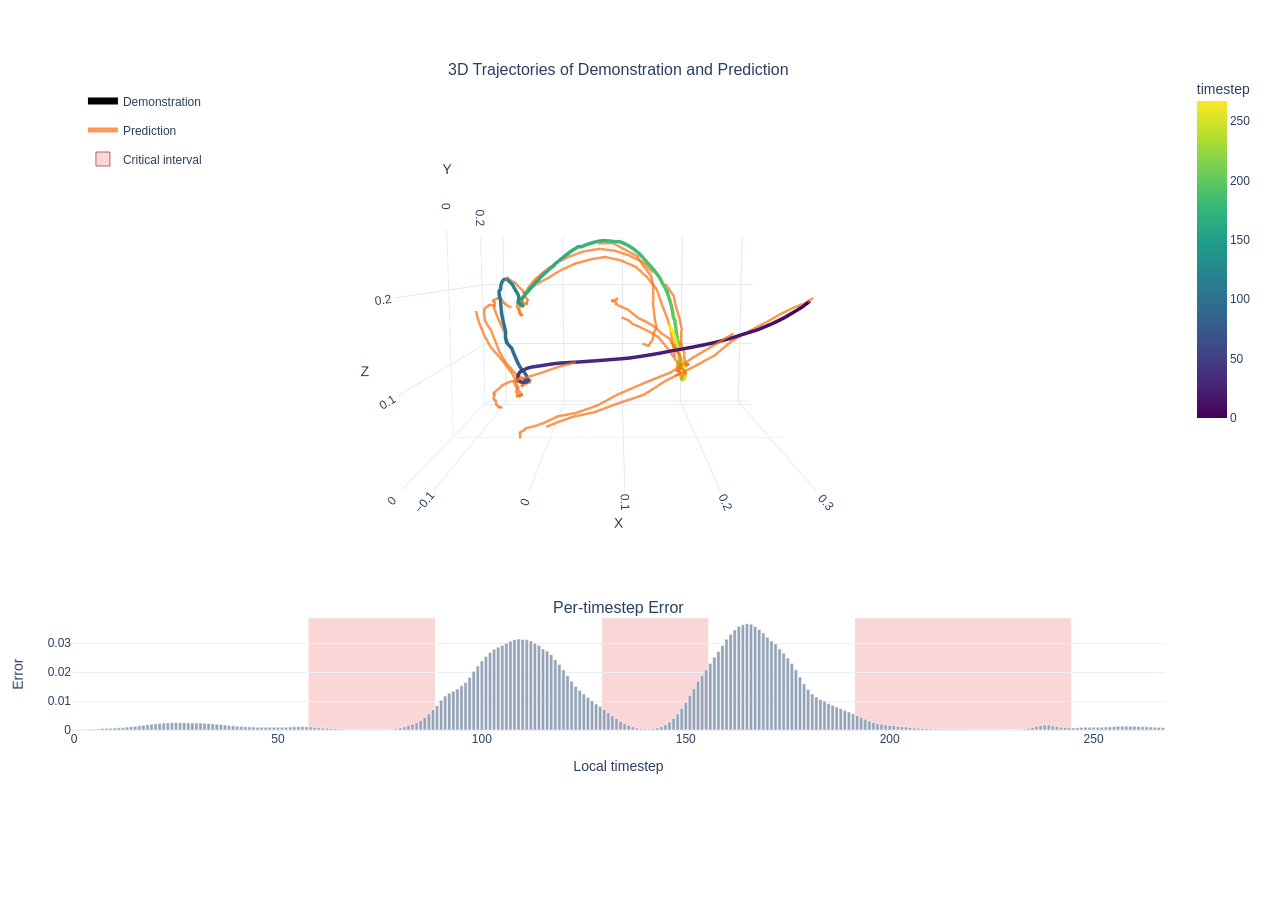
==== commit ece138b4: "Add caption of 3d traj and Fix typo" ====
--- a/static/html/vis_traj_error.html
+++ b/static/html/vis_traj_error.html
@@ -2,7 +2,7 @@
 <head><meta charset="utf-8" /></head>
 <body>
     <div>                        <script type="text/javascript">window.PlotlyConfig = {MathJaxConfig: 'local'};</script>
-        <script charset="utf-8" src="https://cdn.plot.ly/plotly-2.35.2.min.js"></script>                <div id="trajectory-error-plot" class="plotly-graph-div" style="height:780px; width:100%;"></div>            <script type="text/javascript">                                    window.PLOTLYENV=window.PLOTLYENV || {};                                    if (document.getElementById("trajectory-error-plot")) {                    Plotly.newPlot(                        "trajectory-error-plot",                        [{"customdata":[[0.0,284.0,3.679587052829447e-06],[1.0,285.0,4.817732587980572e-06],[2.0,286.0,2.195970773755107e-05],[3.0,287.0,6.126008520368487e-05],[4.0,288.0,0.00013128187856636941],[5.0,289.0,0.0002347449044464156],[6.0,290.0,0.00037044688360765576],[7.0,291.0,0.0005607715575024486],[8.0,292.0,0.0005941488780081272],[9.0,293.0,0.0006256882916204631],[10.0,294.0,0.0006652774172835052],[11.0,295.0,0.0007554204203188419],[12.0,296.0,0.0008994222735054791],[13.0,297.0,0.0009950880194082856],[14.0,298.0,0.0011493915226310492],[15.0,299.0,0.0013178505469113588],[16.0,300.0,0.0014470198657363653],[17.0,301.0,0.0016497342148795724],[18.0,302.0,0.0018463225569576025],[19.0,303.0,0.001972974743694067],[20.0,304.0,0.0021255360916256905],[21.0,305.0,0.002273418242111802],[22.0,306.0,0.002406246494501829],[23.0,307.0,0.002444150624796748],[24.0,308.0,0.0025238115340471268],[25.0,309.0,0.0025449725799262524],[26.0,310.0,0.002518907655030489],[27.0,311.0,0.002469714032486081],[28.0,312.0,0.0024064036551862955],[29.0,313.0,0.0024073366075754166],[30.0,314.0,0.0023814705200493336],[31.0,315.0,0.002375906566157937],[32.0,316.0,0.0023009437136352062],[33.0,317.0,0.0022334386594593525],[34.0,318.0,0.002153692301362753],[35.0,319.0,0.0020242456812411547],[36.0,320.0,0.001903073862195015],[37.0,321.0,0.0016979256179183722],[38.0,322.0,0.0015414890367537737],[39.0,323.0,0.0014279145980253816],[40.0,324.0,0.0013147688005119562],[41.0,325.0,0.0012320957612246275],[42.0,326.0,0.001135184895247221],[43.0,327.0,0.0010374621488153934],[44.0,328.0,0.00100878591183573],[45.0,329.0,0.000966800085734576],[46.0,330.0,0.0009502054308541119],[47.0,331.0,0.0009466095943935215],[48.0,332.0,0.0009286213899031281],[49.0,333.0,0.0009286766871809959],[50.0,334.0,0.0009297834476456046],[51.0,335.0,0.0009316288051195443],[52.0,336.0,0.0009413327788934112],[53.0,337.0,0.0009949116501957178],[54.0,338.0,0.0010808514198288321],[55.0,339.0,0.001112454803660512],[56.0,340.0,0.001111564808525145],[57.0,341.0,0.0011082231067121029],[58.0,342.0,0.0010649599134922028],[59.0,343.0,0.0009492584504187107],[60.0,344.0,0.0007887805695645511],[61.0,345.0,0.0006781441043131053],[62.0,346.0,0.0006366731249727309],[63.0,347.0,0.0005397010245360434],[64.0,348.0,0.0004148354346398264],[65.0,349.0,0.0003321909171063453],[66.0,350.0,0.00025291478959843516],[67.0,351.0,0.00019780642469413579],[68.0,352.0,0.00016049444093368948],[69.0,353.0,0.00012438085104804486],[70.0,354.0,9.620990749681368e-05],[71.0,355.0,8.482221892336383e-05],[72.0,356.0,6.660423969151452e-05],[73.0,357.0,6.304328417172655e-05],[74.0,358.0,6.720476085320115e-05],[75.0,359.0,7.532360905315727e-05],[76.0,360.0,9.483336179982871e-05],[77.0,361.0,0.00014469239977188408],[78.0,362.0,0.00021843367721885443],[79.0,363.0,0.0003992742276750505],[80.0,364.0,0.0007161685498431325],[81.0,365.0,0.0011354334419593215],[82.0,366.0,0.0016201719408854842],[83.0,367.0,0.001997982617467642],[84.0,368.0,0.0024906329344958067],[85.0,369.0,0.003295719623565674],[86.0,370.0,0.004322120454162359],[87.0,371.0,0.0055679683573544025],[88.0,372.0,0.0070131197571754456],[89.0,373.0,0.00838634092360735],[90.0,374.0,0.010271674953401089],[91.0,375.0,0.011756017804145813],[92.0,376.0,0.012716908939182758],[93.0,377.0,0.013369904831051826],[94.0,378.0,0.014116930775344372],[95.0,379.0,0.015290969982743263],[96.0,380.0,0.016419414430856705],[97.0,381.0,0.018104810267686844],[98.0,382.0,0.02022954262793064],[99.0,383.0,0.022087955847382545],[100.0,384.0,0.023815300315618515],[101.0,385.0,0.025351742282509804],[102.0,386.0,0.02673148177564144],[103.0,387.0,0.027842234820127487],[104.0,388.0,0.028587499633431435],[105.0,389.0,0.029165539890527725],[106.0,390.0,0.02995302341878414],[107.0,391.0,0.030600210651755333],[108.0,392.0,0.031160598620772362],[109.0,393.0,0.03136733919382095],[110.0,394.0,0.03125916048884392],[111.0,395.0,0.03112117014825344],[112.0,396.0,0.03075091540813446],[113.0,397.0,0.029971733689308167],[114.0,398.0,0.029189923778176308],[115.0,399.0,0.02797730267047882],[116.0,400.0,0.027228767052292824],[117.0,401.0,0.025983687490224838],[118.0,402.0,0.024282928556203842],[119.0,403.0,0.02256380394101143],[120.0,404.0,0.020711984485387802],[121.0,405.0,0.018753040581941605],[122.0,406.0,0.016786228865385056],[123.0,407.0,0.01499661523848772],[124.0,408.0,0.013621811755001545],[125.0,409.0,0.012401076033711433],[126.0,410.0,0.011174703948199749],[127.0,411.0,0.010054388083517551],[128.0,412.0,0.008980201557278633],[129.0,413.0,0.00809894222766161],[130.0,414.0,0.007071217056363821],[131.0,415.0,0.005981126334518194],[132.0,416.0,0.004954802803695202],[133.0,417.0,0.00396690983325243],[134.0,418.0,0.0030616314616054296],[135.0,419.0,0.002263772999867797],[136.0,420.0,0.001608972786925733],[137.0,421.0,0.001126945368014276],[138.0,422.0,0.0007274563540704548],[139.0,423.0,0.00046414154348894954],[140.0,424.0,0.0003087094519287348],[141.0,425.0,0.0002884258865378797],[142.0,426.0,0.0004100103978998959],[143.0,427.0,0.0006848450284451246],[144.0,428.0,0.0011395649053156376],[145.0,429.0,0.0018526178319007158],[146.0,430.0,0.0027791422326117754],[147.0,431.0,0.003974578343331814],[148.0,432.0,0.005545787047594786],[149.0,433.0,0.007379506714642048],[150.0,434.0,0.00955979060381651],[151.0,435.0,0.011932323686778545],[152.0,436.0,0.014332582242786884],[153.0,437.0,0.016783233731985092],[154.0,438.0,0.01883234642446041],[155.0,439.0,0.020807620137929916],[156.0,440.0,0.022985262796282768],[157.0,441.0,0.02509886957705021],[158.0,442.0,0.02712630107998848],[159.0,443.0,0.029187535867094994],[160.0,444.0,0.03129510581493378],[161.0,445.0,0.032968562096357346],[162.0,446.0,0.03450971469283104],[163.0,447.0,0.035751961171627045],[164.0,448.0,0.036275457590818405],[165.0,449.0,0.03662421926856041],[166.0,450.0,0.03652079030871391],[167.0,451.0,0.03571636229753494],[168.0,452.0,0.03464629873633385],[169.0,453.0,0.03345116227865219],[170.0,454.0,0.032037608325481415],[171.0,455.0,0.030677225440740585],[172.0,456.0,0.02965327724814415],[173.0,457.0,0.027923379093408585],[174.0,458.0,0.026476949453353882],[175.0,459.0,0.024825094267725945],[176.0,460.0,0.022926224395632744],[177.0,461.0,0.020755745470523834],[178.0,462.0,0.018303299322724342],[179.0,463.0,0.015980016440153122],[180.0,464.0,0.013978208415210247],[181.0,465.0,0.012441559694707394],[182.0,466.0,0.011362025514245033],[183.0,467.0,0.010516771115362644],[184.0,468.0,0.009917191229760647],[185.0,469.0,0.009111103601753712],[186.0,470.0,0.008500342257320881],[187.0,471.0,0.007929305545985699],[188.0,472.0,0.007366284728050232],[189.0,473.0,0.006739660166203976],[190.0,474.0,0.006180427968502045],[191.0,475.0,0.0056270090863108635],[192.0,476.0,0.004986161831766367],[193.0,477.0,0.004359033890068531],[194.0,478.0,0.0037406336050480604],[195.0,479.0,0.003121898975223303],[196.0,480.0,0.0025860497262328863],[197.0,481.0,0.0021847907919436693],[198.0,482.0,0.001951797865331173],[199.0,483.0,0.00174463982693851],[200.0,484.0,0.0015944677870720625],[201.0,485.0,0.0014723524218425155],[202.0,486.0,0.0012413960648700595],[203.0,487.0,0.001157680177129805],[204.0,488.0,0.0010292918886989355],[205.0,489.0,0.0008735955925658345],[206.0,490.0,0.0007452450226992369],[207.0,491.0,0.0006127103115431964],[208.0,492.0,0.000536409963387996],[209.0,493.0,0.0004924542154185474],[210.0,494.0,0.0003917772264685482],[211.0,495.0,0.00034232932375743985],[212.0,496.0,0.0002956148236989975],[213.0,497.0,0.00024249513808172196],[214.0,498.0,0.00023031883756630123],[215.0,499.0,0.00022616104979533702],[216.0,500.0,0.00022248935420066118],[217.0,501.0,0.0002565240138210356],[218.0,502.0,0.00021882406144868582],[219.0,503.0,0.00022912533313501626],[220.0,504.0,0.00021034239034634084],[221.0,505.0,0.00023300526663661003],[222.0,506.0,0.00023436988703906536],[223.0,507.0,0.00016574395704083145],[224.0,508.0,0.00018551971879787743],[225.0,509.0,0.00013675760419573635],[226.0,510.0,9.08547081053257e-05],[227.0,511.0,8.673094271216542e-05],[228.0,512.0,5.405206320574507e-05],[229.0,513.0,3.4091295674443245e-05],[230.0,514.0,2.145932194252964e-05],[231.0,515.0,6.45220497972332e-05],[232.0,516.0,0.00018324743723496795],[233.0,517.0,0.00033787795109674335],[234.0,518.0,0.0005765174282714725],[235.0,519.0,0.000890620518475771],[236.0,520.0,0.0012793790083378553],[237.0,521.0,0.0015917714918032289],[238.0,522.0,0.0017644327599555254],[239.0,523.0,0.0016858583549037576],[240.0,524.0,0.0014366775285452604],[241.0,525.0,0.0011778564658015966],[242.0,526.0,0.0009694562177173793],[243.0,527.0,0.0008302326314151287],[244.0,528.0,0.0007391623221337795],[245.0,529.0,0.0007263458101078868],[246.0,530.0,0.0008038433152250946],[247.0,531.0,0.0009038983844220638],[248.0,532.0,0.0009572013514116406],[249.0,533.0,0.0009684207616373897],[250.0,534.0,0.0009496028651483357],[251.0,535.0,0.0009495877893641591],[252.0,536.0,0.0009451647056266665],[253.0,537.0,0.0010042829671874642],[254.0,538.0,0.0010992219904437661],[255.0,539.0,0.0011733034625649452],[256.0,540.0,0.0012726417044177651],[257.0,541.0,0.0013174144551157951],[258.0,542.0,0.0013201823458075523],[259.0,543.0,0.0012978877639397979],[260.0,544.0,0.0012675307225435972],[261.0,545.0,0.001180595951154828],[262.0,546.0,0.0011026302818208933],[263.0,547.0,0.0010967437410727143],[264.0,548.0,0.0010635880753397942],[265.0,549.0,0.0009681031224317849],[266.0,550.0,0.0009043276077136397],[267.0,551.0,0.0008366821566596627]],"hovertemplate":"t=%{customdata[0]}\u003cbr\u003eerror=%{customdata[2]:.6f}\u003cbr\u003ex=%{x:.4f}\u003cbr\u003ey=%{y:.4f}\u003cbr\u003ez=%{z:.4f}\u003cextra\u003e\u003c\u002fextra\u003e","line":{"color":[0,1,2,3,4,5,6,7,8,9,10,11,12,13,14,15,16,17,18,19,20,21,22,23,24,25,26,27,28,29,30,31,32,33,34,35,36,37,38,39,40,41,42,43,44,45,46,47,48,49,50,51,52,53,54,55,56,57,58,59,60,61,62,63,64,65,66,67,68,69,70,71,72,73,74,75,76,77,78,79,80,81,82,83,84,85,86,87,88,89,90,91,92,93,94,95,96,97,98,99,100,101,102,103,104,105,106,107,108,109,110,111,112,113,114,115,116,117,118,119,120,121,122,123,124,125,126,127,128,129,130,131,132,133,134,135,136,137,138,139,140,141,142,143,144,145,146,147,148,149,150,151,152,153,154,155,156,157,158,159,160,161,162,163,164,165,166,167,168,169,170,171,172,173,174,175,176,177,178,179,180,181,182,183,184,185,186,187,188,189,190,191,192,193,194,195,196,197,198,199,200,201,202,203,204,205,206,207,208,209,210,211,212,213,214,215,216,217,218,219,220,221,222,223,224,225,226,227,228,229,230,231,232,233,234,235,236,237,238,239,240,241,242,243,244,245,246,247,248,249,250,251,252,253,254,255,256,257,258,259,260,261,262,263,264,265,266,267],"colorbar":{"len":0.55,"title":{"text":"timestep"},"y":0.74},"colorscale":[[0.0,"#440154"],[0.1111111111111111,"#482878"],[0.2222222222222222,"#3e4989"],[0.3333333333333333,"#31688e"],[0.4444444444444444,"#26828e"],[0.5555555555555556,"#1f9e89"],[0.6666666666666666,"#35b779"],[0.7777777777777778,"#6ece58"],[0.8888888888888888,"#b5de2b"],[1.0,"#fde725"]],"width":7},"mode":"lines","name":"Demonstration","x":[0.302745521068573,0.30109602212905884,0.2990722060203552,0.29638946056365967,0.2932755947113037,0.28932785987854004,0.28502944111824036,0.28049325942993164,0.2752906084060669,0.26972663402557373,0.26316478848457336,0.2561771273612976,0.2488671839237213,0.24065525829792023,0.23157678544521332,0.22236256301403046,0.2128652185201645,0.20254471898078918,0.19187812507152557,0.18066425621509552,0.16987024247646332,0.15898531675338745,0.14816780388355255,0.13728809356689453,0.12660913169384003,0.11580649763345718,0.10522007942199707,0.094606414437294,0.0849381759762764,0.07542383670806885,0.06569816172122955,0.05604494735598564,0.046693071722984314,0.03836232051253319,0.030155660584568977,0.022620348259806633,0.015647156164050102,0.009122733026742935,0.0032427627593278885,-0.0021898660343140364,-0.007457002531737089,-0.012314487248659134,-0.01639736443758011,-0.02036978118121624,-0.024983644485473633,-0.027420608326792717,-0.029513223096728325,-0.03135036304593086,-0.03254144638776779,-0.0340140275657177,-0.034841232001781464,-0.03569149598479271,-0.033269450068473816,-0.03313177078962326,-0.03435897082090378,-0.033161599189043045,-0.03174537420272827,-0.03098195604979992,-0.030518947169184685,-0.029975607991218567,-0.02918688766658306,-0.028612058609724045,-0.02821730263531208,-0.02706233784556389,-0.024896740913391113,-0.02797151543200016,-0.029422102496027946,-0.03028944693505764,-0.030790917575359344,-0.03159414976835251,-0.032124996185302734,-0.03215673565864563,-0.03261205181479454,-0.03278278186917305,-0.03313612937927246,-0.0329655222594738,-0.03219747170805931,-0.029907697811722755,-0.029168426990509033,-0.028909994289278984,-0.028423979878425598,-0.029073314741253853,-0.029073012992739677,-0.02865605242550373,-0.028544006869196892,-0.028944579884409904,-0.030602561309933662,-0.031431280076503754,-0.03211784362792969,-0.034564364701509476,-0.03793483227491379,-0.04129011929035187,-0.04447789862751961,-0.04762214049696922,-0.050937190651893616,-0.054549090564250946,-0.06202947348356247,-0.06461072713136673,-0.06501979380846024,-0.06769675761461258,-0.07044032216072083,-0.07289310544729233,-0.07483412325382233,-0.07635475695133209,-0.07784592360258102,-0.0807943344116211,-0.08235123008489609,-0.08126398175954819,-0.082133948802948,-0.08232864737510681,-0.08210689574480057,-0.08160120248794556,-0.08106211572885513,-0.08027630299329758,-0.07912777364253998,-0.08009705692529678,-0.07835841178894043,-0.07644207775592804,-0.07523942738771439,-0.07347927242517471,-0.07206981629133224,-0.07035969942808151,-0.06852707266807556,-0.06729140877723694,-0.06695064157247543,-0.0669999048113823,-0.06731940805912018,-0.06769230216741562,-0.06879764795303345,-0.06890274584293365,-0.06874684244394302,-0.06864563375711441,-0.06825210899114609,-0.06772125512361526,-0.0668174996972084,-0.06541116535663605,-0.06500846892595291,-0.06464160978794098,-0.06439024209976196,-0.063777856528759,-0.06324612349271774,-0.06303849071264267,-0.0630691647529602,-0.06306197494268417,-0.06290558725595474,-0.06331381946802139,-0.06385613232851028,-0.06437686830759048,-0.06464093923568726,-0.06507041305303574,-0.0654178187251091,-0.06575512140989304,-0.0660475417971611,-0.0658060610294342,-0.06530165672302246,-0.06539526581764221,-0.06440076977014542,-0.06274611502885818,-0.06027546897530556,-0.056844037026166916,-0.05272331088781357,-0.04799817502498627,-0.0406934916973114,-0.03527909517288208,-0.03179457411170006,-0.02541685663163662,-0.01898016408085823,-0.01248878613114357,-0.005425767507404089,0.00221823388710618,0.009052821435034275,0.01618463546037674,0.028497939929366112,0.03470306470990181,0.042290639132261276,0.04949214681982994,0.0568355955183506,0.06355588138103485,0.07092476636171341,0.07900241017341614,0.08679679781198502,0.09470754116773605,0.10133548825979233,0.10800088942050934,0.11469260603189468,0.12123500555753708,0.1280384212732315,0.1345299482345581,0.14078077673912048,0.14916400611400604,0.15456201136112213,0.15989811718463898,0.16352272033691406,0.16798444092273712,0.17136870324611664,0.17380858957767487,0.17597129940986633,0.17793497443199158,0.17939181625843048,0.1807495355606079,0.18166811764240265,0.18425127863883972,0.1846708357334137,0.18553000688552856,0.1862882375717163,0.1869908720254898,0.18775703012943268,0.18835468590259552,0.18918141722679138,0.18993479013442993,0.19012804329395294,0.19043099880218506,0.1905185431241989,0.1906983107328415,0.19134370982646942,0.19141270220279694,0.19169525802135468,0.19181308150291443,0.19191214442253113,0.1932925581932068,0.19374233484268188,0.19327989220619202,0.1930522620677948,0.19301320612430573,0.19239939749240875,0.19154492020606995,0.1912326067686081,0.19106045365333557,0.19079309701919556,0.1902184784412384,0.19002138078212738,0.19030897319316864,0.19020295143127441,0.18930310010910034,0.18871356546878815,0.18915461003780365,0.19014351069927216,0.1916723996400833,0.1932366043329239,0.19461692869663239,0.19468826055526733,0.19521304965019226,0.19642756879329681,0.19736544787883759,0.19803589582443237,0.19823355972766876,0.19806987047195435,0.19760026037693024,0.19703002274036407,0.19598205387592316,0.1942264884710312,0.19286158680915833,0.19181004166603088,0.19042010605335236,0.18888352811336517,0.187113419175148,0.1853807270526886,0.1835901290178299,0.18177780508995056,0.18039503693580627,0.17785178124904633,0.17588002979755402,0.17419669032096863,0.17245429754257202,0.1705077886581421,0.167929545044899,0.16422897577285767,0.16236542165279388],"y":[-0.1458093523979187,-0.14758315682411194,-0.14944669604301453,-0.15154528617858887,-0.15381565690040588,-0.15614113211631775,-0.15834887325763702,-0.1604790836572647,-0.16301320493221283,-0.16560973227024078,-0.16840332746505737,-0.17084382474422455,-0.17301754653453827,-0.17518025636672974,-0.17734119296073914,-0.1789456009864807,-0.1808014214038849,-0.182221919298172,-0.18375705182552338,-0.18444842100143433,-0.18470720946788788,-0.18468160927295685,-0.18414774537086487,-0.18315860629081726,-0.18207570910453796,-0.18038968741893768,-0.17801865935325623,-0.17495101690292358,-0.17155201733112335,-0.16792210936546326,-0.16396068036556244,-0.15979383885860443,-0.1550721973180771,-0.14998933672904968,-0.14439056813716888,-0.13886244595050812,-0.13315615057945251,-0.1274944692850113,-0.12163475900888443,-0.11549537628889084,-0.10950841009616852,-0.10306290537118912,-0.09675406664609909,-0.09095654636621475,-0.0848604142665863,-0.07869844883680344,-0.0724208801984787,-0.0665866956114769,-0.06096336245536804,-0.05556620657444,-0.050309255719184875,-0.04531935602426529,-0.04045296460390091,-0.03601952642202377,-0.032395049929618835,-0.028643494471907616,-0.02522391453385353,-0.02183140441775322,-0.01874845288693905,-0.015971632674336433,-0.013340919278562069,-0.011441991664469242,-0.009250151924788952,-0.007884681224822998,-0.007340020965784788,-0.005453031975775957,-0.004717263393104076,-0.003943347372114658,-0.0030022477731108665,-0.0022851398680359125,-0.00157556077465415,-0.0009206291288137436,-0.0024222643114626408,-0.0012918098364025354,-0.0008736691088415682,-0.00033936183899641037,5.478487764776219e-06,-6.15476819803007e-05,0.0006122182821854949,0.0007375131826847792,0.0011567624751478434,0.0011296715820208192,0.0015542700421065092,0.0018533430993556976,0.0021714481990784407,0.002763168653473258,0.003999118693172932,0.004845528397709131,0.0052664862014353275,0.0067223599180579185,0.008579468354582787,0.01092395931482315,0.013513828627765179,0.016375916078686714,0.0197369996458292,0.02354404889047146,0.029099667444825172,0.03373933956027031,0.039014168083667755,0.04416218400001526,0.049365583807229996,0.05492483079433441,0.060770433396101,0.06669089198112488,0.07310871034860611,0.08021023124456406,0.08626186102628708,0.09351396560668945,0.09968513995409012,0.10560207068920135,0.11144671589136124,0.11683614552021027,0.12254121899604797,0.12789563834667206,0.13333465158939362,0.1370609998703003,0.14189495146274567,0.1469627320766449,0.1520305573940277,0.15585198998451233,0.15927723050117493,0.16243809461593628,0.16516098380088806,0.1676742285490036,0.1696312576532364,0.17153555154800415,0.17049717903137207,0.17159941792488098,0.17527279257774353,0.17629386484622955,0.17710994184017181,0.1777803748846054,0.17819222807884216,0.17880506813526154,0.17954795062541962,0.17920222878456116,0.18075308203697205,0.18439123034477234,0.18508338928222656,0.18543164432048798,0.18583668768405914,0.1860947608947754,0.18632546067237854,0.18634596467018127,0.18512862920761108,0.18600180745124817,0.1866067349910736,0.18682658672332764,0.18674679100513458,0.18655097484588623,0.1840919554233551,0.183430477976799,0.182754248380661,0.18193934857845306,0.18119817972183228,0.18036746978759766,0.18045035004615784,0.17999684810638428,0.17971451580524445,0.17978602647781372,0.17988215386867523,0.17994807660579681,0.17543703317642212,0.17658598721027374,0.178107351064682,0.178406223654747,0.17869530618190765,0.17908361554145813,0.17967866361141205,0.17977498471736908,0.17991845309734344,0.17968207597732544,0.17707407474517822,0.1792989820241928,0.17812009155750275,0.17788684368133545,0.177808478474617,0.17737092077732086,0.17679576575756073,0.17617355287075043,0.17553719878196716,0.17283904552459717,0.1718299835920334,0.1710430383682251,0.17029383778572083,0.17011263966560364,0.17020045220851898,0.17019124329090118,0.16985096037387848,0.16976547241210938,0.16906647384166718,0.1684679090976715,0.16799739003181458,0.1678415685892105,0.16762520372867584,0.16757117211818695,0.16741925477981567,0.16735336184501648,0.16742581129074097,0.16746990382671356,0.16725938022136688,0.16686250269412994,0.16592848300933838,0.16593120992183685,0.1659356951713562,0.1658628135919571,0.16568687558174133,0.1657087504863739,0.16538594663143158,0.1658782660961151,0.16486361622810364,0.16448673605918884,0.1643189787864685,0.16385307908058167,0.16325625777244568,0.16290758550167084,0.16211898624897003,0.16088414192199707,0.1599232405424118,0.16095829010009766,0.15850511193275452,0.157684326171875,0.15805362164974213,0.15720225870609283,0.15768370032310486,0.15767978131771088,0.15777276456356049,0.15790604054927826,0.15766717493534088,0.15905581414699554,0.15805229544639587,0.15789620578289032,0.15733270347118378,0.15676549077033997,0.15614326298236847,0.15525934100151062,0.15386562049388885,0.15230979025363922,0.1502821147441864,0.14799514412879944,0.146338552236557,0.14454704523086548,0.14277523756027222,0.14083732664585114,0.13850419223308563,0.1356983780860901,0.1326490342617035,0.12928353250026703,0.12557914853096008,0.12021279335021973,0.11616569012403488,0.11193659901618958,0.10667991638183594,0.10195484012365341,0.09702876955270767,0.09184202551841736,0.08618320524692535,0.08057770133018494,0.07457303255796432,0.06869728863239288,0.06180742010474205,0.05470412224531174,0.047279227524995804,0.03989216685295105,0.032337039709091187,0.02470383048057556,0.01750015653669834,0.010116778314113617],"z":[0.19402433931827545,0.19282034039497375,0.19175446033477783,0.1903655230998993,0.18852604925632477,0.18653906881809235,0.18437999486923218,0.18215586245059967,0.1796446442604065,0.17697001993656158,0.17431838810443878,0.17135125398635864,0.16866666078567505,0.16565580666065216,0.1630658209323883,0.16049891710281372,0.15761041641235352,0.15493205189704895,0.15245142579078674,0.15016846358776093,0.14807434380054474,0.14606912434101105,0.1440298855304718,0.14170508086681366,0.13967761397361755,0.13765749335289001,0.13570614159107208,0.13425080478191376,0.1330132782459259,0.13162416219711304,0.1303292065858841,0.12894687056541443,0.12761956453323364,0.12632647156715393,0.12499206513166428,0.12346768379211426,0.1216389462351799,0.11976655572652817,0.11792805790901184,0.1163157969713211,0.11461006104946136,0.11266627162694931,0.11043056100606918,0.10786357522010803,0.10501545667648315,0.10237310826778412,0.09955980628728867,0.09670621901750565,0.09375809133052826,0.09107893705368042,0.08843721449375153,0.08622784167528152,0.08497529476881027,0.08393019437789917,0.08241889625787735,0.08114226907491684,0.08024463057518005,0.07953161746263504,0.07915123552083969,0.0786944106221199,0.07800384610891342,0.07786045223474503,0.07883786410093307,0.07957425713539124,0.07961934804916382,0.07916072010993958,0.07905439287424088,0.07927386462688446,0.07947704195976257,0.0791875422000885,0.07900463044643402,0.07927296310663223,0.07866565138101578,0.0792355015873909,0.07889004796743393,0.07925465703010559,0.07793498784303665,0.07762696593999863,0.07844655215740204,0.0775410532951355,0.07833255082368851,0.07820639759302139,0.0782291442155838,0.07795462757349014,0.07789041101932526,0.07807311415672302,0.07863029837608337,0.08072374761104584,0.08416806906461716,0.0873747393488884,0.09068550914525986,0.0947677493095398,0.09967721253633499,0.10553397238254547,0.11183934658765793,0.1189461424946785,0.12547078728675842,0.13289517164230347,0.1397632211446762,0.14745214581489563,0.15502318739891052,0.1627202033996582,0.17008866369724274,0.17682039737701416,0.18324926495552063,0.1885896772146225,0.1944301873445511,0.19724902510643005,0.20143821835517883,0.20499925315380096,0.20792153477668762,0.2098318189382553,0.21094219386577606,0.2111293077468872,0.21076494455337524,0.2114848494529724,0.20904065668582916,0.206069678068161,0.20434202253818512,0.2007448673248291,0.19639356434345245,0.19213441014289856,0.1883915811777115,0.18490815162658691,0.18171072006225586,0.1789819896221161,0.17828509211540222,0.1766398698091507,0.17403796315193176,0.1732005774974823,0.17258860170841217,0.17221984267234802,0.17149247229099274,0.17048926651477814,0.1692945659160614,0.16945712268352509,0.16880986094474792,0.16764116287231445,0.16715244948863983,0.16654175519943237,0.16611875593662262,0.16616156697273254,0.16633202135562897,0.16684627532958984,0.16761033236980438,0.16769526898860931,0.1677844524383545,0.16769975423812866,0.16686218976974487,0.1665198802947998,0.16721828281879425,0.1675889641046524,0.16876013576984406,0.17005087435245514,0.17201565206050873,0.17474186420440674,0.17628072202205658,0.17927034199237823,0.18266178667545319,0.18676260113716125,0.1912313997745514,0.19643113017082214,0.2043468952178955,0.20966105163097382,0.214041069149971,0.21971894800662994,0.22546498477458954,0.23139236867427826,0.23751793801784515,0.243521586060524,0.24906107783317566,0.25450804829597473,0.26192477345466614,0.2622740566730499,0.26547929644584656,0.26780280470848083,0.2697592079639435,0.27116236090660095,0.2716890573501587,0.2711058557033539,0.27012333273887634,0.2698768973350525,0.26746609807014465,0.26431211829185486,0.2602677643299103,0.2552725672721863,0.24938058853149414,0.24233518540859222,0.23505891859531403,0.22611461579799652,0.21909935772418976,0.21162942051887512,0.20430035889148712,0.19685029983520508,0.18944014608860016,0.18236862123012543,0.17582157254219055,0.16894008219242096,0.16252784430980682,0.1558239609003067,0.14973291754722595,0.14327296614646912,0.1383943110704422,0.13369528949260712,0.12891431152820587,0.12419597059488297,0.11954023689031601,0.11511576175689697,0.11113744974136353,0.10746598243713379,0.10340753197669983,0.09995058923959732,0.09684077650308609,0.09341005980968475,0.08997480571269989,0.08594948053359985,0.0813368484377861,0.07601939886808395,0.07518240064382553,0.07740727812051773,0.07597840577363968,0.07673536241054535,0.07771555334329605,0.07671383023262024,0.07823215425014496,0.07795239239931107,0.07782436162233353,0.07831349223852158,0.07824418693780899,0.07712902128696442,0.07778903841972351,0.07804633677005768,0.07774151116609573,0.0767216607928276,0.07420090585947037,0.07032692432403564,0.0654226541519165,0.060543354600667953,0.05617830529808998,0.05179807171225548,0.05116962268948555,0.05132387951016426,0.05272581800818443,0.05456840619444847,0.05679871141910553,0.05911802873015404,0.06174444034695625,0.064705491065979,0.06784305721521378,0.07101411372423172,0.07368031144142151,0.07679131627082825,0.08128685504198074,0.08516350388526917,0.08906891942024231,0.09304668754339218,0.09745823591947556,0.10213424265384674,0.10701802372932434,0.11115102469921112,0.11675569415092468,0.12186630070209503,0.12682059407234192,0.13181433081626892,0.13673360645771027,0.14211905002593994,0.14777079224586487,0.15294955670833588],"type":"scatter3d","scene":"scene"},{"hovertemplate":"prediction from t=%{meta}\u003cbr\u003ex=%{x:.4f}\u003cbr\u003ey=%{y:.4f}\u003cbr\u003ez=%{z:.4f}\u003cextra\u003e\u003c\u002fextra\u003e","legendgroup":"prediction","line":{"color":"#f97316","width":5},"meta":0,"mode":"lines","name":"Prediction","opacity":0.72,"showlegend":true,"x":[0.306007444858551,0.29674679040908813,0.28295254707336426,0.2683515250682831,0.2548351287841797,0.23413574695587158,0.21350140869617462,0.1968623697757721,0.17269860208034515,0.14491918683052063,0.12125340104103088,0.08960635960102081,0.06599856913089752,0.04086798429489136,0.021691977977752686,0.0063412487506866455],"y":[-0.14752982556819916,-0.14986003935337067,-0.15402951836585999,-0.15613940358161926,-0.1579935997724533,-0.16114071011543274,-0.1649680733680725,-0.16321319341659546,-0.16477909684181213,-0.16122089326381683,-0.15409612655639648,-0.15039171278476715,-0.14410258829593658,-0.1276921033859253,-0.1153799444437027,-0.09653671830892563],"z":[0.19717667996883392,0.19171354174613953,0.18723076581954956,0.18032239377498627,0.17269358038902283,0.16255590319633484,0.15105333924293518,0.1361473649740219,0.1231314167380333,0.10836382955312729,0.09114325791597366,0.07947485148906708,0.06901668012142181,0.059741705656051636,0.04995398223400116,0.03941845893859863],"type":"scatter3d","scene":"scene"},{"hovertemplate":"prediction from t=%{meta}\u003cbr\u003ex=%{x:.4f}\u003cbr\u003ey=%{y:.4f}\u003cbr\u003ez=%{z:.4f}\u003cextra\u003e\u003c\u002fextra\u003e","legendgroup":"prediction","line":{"color":"#f97316","width":5},"meta":16,"mode":"lines","name":"Prediction","opacity":0.72,"showlegend":false,"x":[0.21256157755851746,0.1921476423740387,0.171627476811409,0.14810247719287872,0.11939311027526855,0.09162455797195435,0.07104887068271637,0.046697139739990234,0.025478214025497437,0.008554801344871521,-0.004354149103164673,-0.018005356192588806,-0.022862568497657776,-0.029917627573013306,-0.03263549506664276,-0.03522184491157532],"y":[-0.18541572988033295,-0.18611179292201996,-0.1872335821390152,-0.1874953657388687,-0.1858019083738327,-0.17900048196315765,-0.16941750049591064,-0.15665361285209656,-0.1486952304840088,-0.13078181445598602,-0.11362238228321075,-0.10002356767654419,-0.08107955008745193,-0.06910092383623123,-0.05106276273727417,-0.03237718343734741],"z":[0.16251154243946075,0.15005813539028168,0.13811075687408447,0.12213854491710663,0.11008958518505096,0.09630699455738068,0.08288556337356567,0.07132287323474884,0.06552844494581223,0.053557269275188446,0.045194901525974274,0.038664281368255615,0.030911967158317566,0.024873480200767517,0.015260130167007446,0.006749704480171204],"type":"scatter3d","scene":"scene"},{"hovertemplate":"prediction from t=%{meta}\u003cbr\u003ex=%{x:.4f}\u003cbr\u003ey=%{y:.4f}\u003cbr\u003ez=%{z:.4f}\u003cextra\u003e\u003c\u002fextra\u003e","legendgroup":"prediction","line":{"color":"#f97316","width":5},"meta":32,"mode":"lines","name":"Prediction","opacity":0.72,"showlegend":false,"x":[0.046663373708724976,0.024009279906749725,0.004840325564146042,-0.017506174743175507,-0.03751567751169205,-0.04895727336406708,-0.059680476784706116,-0.06671474128961563,-0.06827689707279205,-0.07200867682695389,-0.07642407715320587,-0.07471491396427155,-0.07561076432466507,-0.07304651290178299,-0.07190024852752686,-0.06913342326879501],"y":[-0.1570499837398529,-0.1435336321592331,-0.12954731285572052,-0.1120021790266037,-0.09411954879760742,-0.07888860255479813,-0.06116997450590134,-0.04723009467124939,-0.02932506799697876,-0.015589356422424316,0.0002444237470626831,0.007230982184410095,0.015235945582389832,0.01882919669151306,0.019763916730880737,0.025266006588935852],"z":[0.1279740333557129,0.11959580332040787,0.11101275682449341,0.10165523737668991,0.09391666948795319,0.08666159957647324,0.07633118331432343,0.07024625688791275,0.06498736143112183,0.059650227427482605,0.05220898240804672,0.04832005500793457,0.04055604338645935,0.03612750023603439,0.03746730834245682,0.033706121146678925],"type":"scatter3d","scene":"scene"},{"hovertemplate":"prediction from t=%{meta}\u003cbr\u003ex=%{x:.4f}\u003cbr\u003ey=%{y:.4f}\u003cbr\u003ez=%{z:.4f}\u003cextra\u003e\u003c\u002fextra\u003e","legendgroup":"prediction","line":{"color":"#f97316","width":5},"meta":48,"mode":"lines","name":"Prediction","opacity":0.72,"showlegend":false,"x":[-0.03240561485290527,-0.03765123710036278,-0.03661062568426132,-0.041074689477682114,-0.043921492993831635,-0.04216780140995979,-0.04564023017883301,-0.04142184555530548,-0.04335864633321762,-0.04115710034966469,-0.040220875293016434,-0.03740733861923218,-0.03946550935506821,-0.040844276547431946,-0.046207550913095474,-0.05147863179445267],"y":[-0.06226353347301483,-0.04831260070204735,-0.03348413109779358,-0.02126079797744751,-0.007415056228637695,-0.0013566240668296814,0.003409571945667267,0.010027028620243073,0.008700445294380188,0.009630538523197174,0.009147055447101593,0.00650884211063385,0.012128330767154694,0.010403245687484741,0.012772507965564728,0.016779638826847076],"z":[0.09290823340415955,0.08508703112602234,0.07479549944400787,0.06918365508317947,0.06311209499835968,0.0593416653573513,0.05544231832027435,0.053399160504341125,0.05604927986860275,0.054019711911678314,0.05556598678231239,0.05696087330579758,0.05570913106203079,0.0583670474588871,0.0639449805021286,0.07358042150735855],"type":"scatter3d","scene":"scene"},{"hovertemplate":"prediction from t=%{meta}\u003cbr\u003ex=%{x:.4f}\u003cbr\u003ey=%{y:.4f}\u003cbr\u003ez=%{z:.4f}\u003cextra\u003e\u003c\u002fextra\u003e","legendgroup":"prediction","line":{"color":"#f97316","width":5},"meta":64,"mode":"lines","name":"Prediction","opacity":0.72,"showlegend":false,"x":[-0.02335597760975361,-0.024104496464133263,-0.025755448266863823,-0.02570134960114956,-0.030685123056173325,-0.03176943585276604,-0.03817004710435867,-0.03615204617381096,-0.0455985963344574,-0.055452510714530945,-0.06888097524642944,-0.08616866171360016,-0.09718619287014008,-0.10725308954715729,-0.11461151391267776,-0.1192057803273201],"y":[-0.005884162150323391,-0.006317476741969585,-0.0034526202362030745,-0.005350450053811073,-0.003399697132408619,-0.00249643437564373,-0.0022071460261940956,0.002676581498235464,0.0034245620481669903,0.012055713683366776,0.024164069443941116,0.03559356927871704,0.049372073262929916,0.06557738780975342,0.08308184146881104,0.09797950088977814],"z":[0.07842709124088287,0.0790642499923706,0.07812858372926712,0.07600882649421692,0.07463166117668152,0.07352543622255325,0.07024911791086197,0.0719960406422615,0.07755019515752792,0.08975136280059814,0.10279680043458939,0.1190764307975769,0.133064866065979,0.148187518119812,0.15699169039726257,0.16473931074142456],"type":"scatter3d","scene":"scene"},{"hovertemplate":"prediction from t=%{meta}\u003cbr\u003ex=%{x:.4f}\u003cbr\u003ey=%{y:.4f}\u003cbr\u003ez=%{z:.4f}\u003cextra\u003e\u003c\u002fextra\u003e","legendgroup":"prediction","line":{"color":"#f97316","width":5},"meta":80,"mode":"lines","name":"Prediction","opacity":0.72,"showlegend":false,"x":[-0.02522607147693634,-0.03223568946123123,-0.03844404220581055,-0.046699851751327515,-0.06091552600264549,-0.07236069440841675,-0.08079751580953598,-0.08932061493396759,-0.09901705384254456,-0.10372344404459,-0.10658490657806396,-0.1075497716665268,-0.10288099944591522,-0.10101275146007538,-0.09893298894166946,-0.096647247672081],"y":[0.0008369316346943378,0.0037186755798757076,0.008164186030626297,0.010990368202328682,0.016921604052186012,0.02931487374007702,0.04322533309459686,0.05740698054432869,0.06424763798713684,0.08224954456090927,0.0942579060792923,0.10440510511398315,0.11299841850996017,0.11671140044927597,0.12411612272262573,0.13296929001808167],"z":[0.07865340262651443,0.07758517563343048,0.08014186471700668,0.08403932303190231,0.09847413003444672,0.11262457817792892,0.12621527910232544,0.13957872986793518,0.15248465538024902,0.15890514850616455,0.16552042961120605,0.16854314506053925,0.17243781685829163,0.1724562644958496,0.17145588994026184,0.16938841342926025],"type":"scatter3d","scene":"scene"},{"hovertemplate":"prediction from t=%{meta}\u003cbr\u003ex=%{x:.4f}\u003cbr\u003ey=%{y:.4f}\u003cbr\u003ez=%{z:.4f}\u003cextra\u003e\u003c\u002fextra\u003e","legendgroup":"prediction","line":{"color":"#f97316","width":5},"meta":96,"mode":"lines","name":"Prediction","opacity":0.72,"showlegend":false,"x":[-0.05966638773679733,-0.06646454334259033,-0.0747431218624115,-0.08254355192184448,-0.0893055647611618,-0.09006349742412567,-0.09654326736927032,-0.09303350746631622,-0.09276069700717926,-0.09244636446237564,-0.08945302665233612,-0.08834642916917801,-0.08675171434879303,-0.08572940528392792,-0.08502553403377533,-0.07888014614582062],"y":[0.028740746900439262,0.03913364186882973,0.05117641016840935,0.0668099895119667,0.08142101019620895,0.09324559569358826,0.10776107013225555,0.11939603835344315,0.128287211060524,0.13850726187229156,0.14285321533679962,0.15277749300003052,0.15716640651226044,0.16205348074436188,0.16469261050224304,0.16864950954914093],"z":[0.12435715645551682,0.1377270519733429,0.150770366191864,0.16110429167747498,0.1710692048072815,0.17767785489559174,0.17960180342197418,0.18152520060539246,0.1823183298110962,0.1799764633178711,0.17896832525730133,0.1735348403453827,0.1723410040140152,0.1698104441165924,0.1684170961380005,0.16482770442962646],"type":"scatter3d","scene":"scene"},{"hovertemplate":"prediction from t=%{meta}\u003cbr\u003ex=%{x:.4f}\u003cbr\u003ey=%{y:.4f}\u003cbr\u003ez=%{z:.4f}\u003cextra\u003e\u003c\u002fextra\u003e","legendgroup":"prediction","line":{"color":"#f97316","width":5},"meta":112,"mode":"lines","name":"Prediction","opacity":0.72,"showlegend":false,"x":[-0.07958541065454483,-0.07829295843839645,-0.07477912306785583,-0.07122910022735596,-0.06879303604364395,-0.06403036415576935,-0.061985284090042114,-0.06374999135732651,-0.061171695590019226,-0.06177537515759468,-0.05763335898518562,-0.05939214676618576,-0.05926724523305893,-0.06242944300174713,-0.06532736122608185,-0.06669040024280548],"y":[0.12191493064165115,0.13555674254894257,0.1527496874332428,0.16152429580688477,0.1716625988483429,0.18418335914611816,0.1901651918888092,0.195142924785614,0.2011984884738922,0.2034294605255127,0.20522719621658325,0.20313289761543274,0.20820137858390808,0.2028478980064392,0.20313775539398193,0.19996696710586548],"z":[0.2091538906097412,0.21384891867637634,0.2072349190711975,0.20537668466567993,0.19960838556289673,0.19278967380523682,0.1890784651041031,0.18881893157958984,0.18296745419502258,0.1810746043920517,0.17454297840595245,0.17199422419071198,0.16724945604801178,0.16952484846115112,0.16879691183567047,0.1741389036178589],"type":"scatter3d","scene":"scene"},{"hovertemplate":"prediction from t=%{meta}\u003cbr\u003ex=%{x:.4f}\u003cbr\u003ey=%{y:.4f}\u003cbr\u003ez=%{z:.4f}\u003cextra\u003e\u003c\u002fextra\u003e","legendgroup":"prediction","line":{"color":"#f97316","width":5},"meta":128,"mode":"lines","name":"Prediction","opacity":0.72,"showlegend":false,"x":[-0.07051306217908859,-0.07182997465133667,-0.07027864456176758,-0.06753131747245789,-0.06568259745836258,-0.0644419714808464,-0.06440529972314835,-0.06589138507843018,-0.06728611886501312,-0.06896161288022995,-0.06850733608007431,-0.06563006341457367,-0.05855725705623627,-0.04437708854675293,-0.02828439697623253,-0.008115869015455246],"y":[0.1758674532175064,0.17966920137405396,0.1814744919538498,0.1836647093296051,0.18528231978416443,0.18480068445205688,0.1853252649307251,0.18545123934745789,0.18480567634105682,0.18404431641101837,0.18305756151676178,0.1797574907541275,0.18004289269447327,0.18070857226848602,0.18316970765590668,0.1843743622303009],"z":[0.1737559288740158,0.16654343903064728,0.16168542206287384,0.1575453281402588,0.1531100869178772,0.15127919614315033,0.15244197845458984,0.15034957230091095,0.1517167091369629,0.1545027494430542,0.16304869949817657,0.1728481948375702,0.1881289780139923,0.2035607546567917,0.2201349288225174,0.23197507858276367],"type":"scatter3d","scene":"scene"},{"hovertemplate":"prediction from t=%{meta}\u003cbr\u003ex=%{x:.4f}\u003cbr\u003ey=%{y:.4f}\u003cbr\u003ez=%{z:.4f}\u003cextra\u003e\u003c\u002fextra\u003e","legendgroup":"prediction","line":{"color":"#f97316","width":5},"meta":144,"mode":"lines","name":"Prediction","opacity":0.72,"showlegend":false,"x":[-0.0635337084531784,-0.06358305364847183,-0.06315603107213974,-0.06366101652383804,-0.0594155378639698,-0.05346957966685295,-0.04250957816839218,-0.025834597647190094,-0.00599319115281105,0.013884328305721283,0.0374787300825119,0.06298170238733292,0.08734377473592758,0.11070127040147781,0.13132953643798828,0.1495257318019867],"y":[0.1834772676229477,0.18425795435905457,0.18441563844680786,0.181827574968338,0.1817682981491089,0.18253394961357117,0.18282896280288696,0.18450777232646942,0.18418720364570618,0.1849927455186844,0.18650628626346588,0.18449021875858307,0.18556857109069824,0.18064092099666595,0.1822965443134308,0.1811271458864212],"z":[0.1654232144355774,0.16500188410282135,0.16771778464317322,0.17346902191638947,0.18438634276390076,0.19576625525951385,0.2094525694847107,0.22354868054389954,0.2372126281261444,0.24657535552978516,0.2548942565917969,0.2588772773742676,0.25588876008987427,0.2481294870376587,0.23825916647911072,0.22029131650924683],"type":"scatter3d","scene":"scene"},{"hovertemplate":"prediction from t=%{meta}\u003cbr\u003ex=%{x:.4f}\u003cbr\u003ey=%{y:.4f}\u003cbr\u003ez=%{z:.4f}\u003cextra\u003e\u003c\u002fextra\u003e","legendgroup":"prediction","line":{"color":"#f97316","width":5},"meta":160,"mode":"lines","name":"Prediction","opacity":0.72,"showlegend":false,"x":[-0.05293534696102142,-0.03896753489971161,-0.020200788974761963,-0.000324346125125885,0.024012647569179535,0.04900900274515152,0.07142006605863571,0.0977005884051323,0.12123142927885056,0.13935625553131104,0.1549566686153412,0.1643933355808258,0.17311441898345947,0.17885097861289978,0.1817840337753296,0.18472251296043396],"y":[0.18063092231750488,0.18181541562080383,0.179950550198555,0.18303796648979187,0.18350324034690857,0.18084952235221863,0.18111871182918549,0.1804879903793335,0.1783776432275772,0.17626026272773743,0.17340774834156036,0.17364943027496338,0.17259103059768677,0.17185336351394653,0.16837690770626068,0.16584903001785278],"z":[0.19224543869495392,0.20237234234809875,0.21217575669288635,0.22457459568977356,0.23532894253730774,0.242063969373703,0.2458905577659607,0.2401091456413269,0.2300027757883072,0.21346494555473328,0.1941806823015213,0.16730836033821106,0.1451677829027176,0.1230565756559372,0.1052258238196373,0.08489792048931122],"type":"scatter3d","scene":"scene"},{"hovertemplate":"prediction from t=%{meta}\u003cbr\u003ex=%{x:.4f}\u003cbr\u003ey=%{y:.4f}\u003cbr\u003ez=%{z:.4f}\u003cextra\u003e\u003c\u002fextra\u003e","legendgroup":"prediction","line":{"color":"#f97316","width":5},"meta":176,"mode":"lines","name":"Prediction","opacity":0.72,"showlegend":false,"x":[0.06077073886990547,0.08466894924640656,0.10884078592061996,0.12385779619216919,0.13152600824832916,0.1462269276380539,0.1498357653617859,0.14964540302753448,0.1492694914340973,0.15120266377925873,0.15213294327259064,0.15480530261993408,0.151078462600708,0.14850029349327087,0.14172260463237762,0.1322646141052246],"y":[0.17559336125850677,0.17569924890995026,0.18075694143772125,0.1748024970293045,0.1775207370519638,0.18187420070171356,0.18010085821151733,0.17683343589305878,0.1772719770669937,0.17215190827846527,0.17386916279792786,0.1708311289548874,0.17843611538410187,0.1715022325515747,0.1704399436712265,0.16831208765506744],"z":[0.2678077220916748,0.26762670278549194,0.2546427547931671,0.2467125654220581,0.23400191962718964,0.21523348987102509,0.1992887407541275,0.1839871108531952,0.16995632648468018,0.15479305386543274,0.14560818672180176,0.13304421305656433,0.12302015721797943,0.11237885057926178,0.10226507484912872,0.106294184923172],"type":"scatter3d","scene":"scene"},{"hovertemplate":"prediction from t=%{meta}\u003cbr\u003ex=%{x:.4f}\u003cbr\u003ey=%{y:.4f}\u003cbr\u003ez=%{z:.4f}\u003cextra\u003e\u003c\u002fextra\u003e","legendgroup":"prediction","line":{"color":"#f97316","width":5},"meta":192,"mode":"lines","name":"Prediction","opacity":0.72,"showlegend":false,"x":[0.16821666061878204,0.1820383369922638,0.1860755980014801,0.19183257222175598,0.1954534649848938,0.1945679932832718,0.19536057114601135,0.1997809112071991,0.19989071786403656,0.20242497324943542,0.20154738426208496,0.19968007504940033,0.2037811577320099,0.20145569741725922,0.20744340121746063,0.20284289121627808],"y":[0.16766829788684845,0.16900010406970978,0.16872142255306244,0.17034611105918884,0.17008820176124573,0.16837619245052338,0.16803783178329468,0.1704200804233551,0.16857290267944336,0.1683199405670166,0.16964413225650787,0.16123922169208527,0.1610420197248459,0.15982671082019806,0.1631322205066681,0.16562719643115997],"z":[0.2027754783630371,0.18357203900814056,0.16500124335289001,0.14790545403957367,0.13079647719860077,0.11760792136192322,0.1046561598777771,0.09449984133243561,0.08389464765787125,0.0747518241405487,0.06985467672348022,0.07220762968063354,0.07055675983428955,0.07580223679542542,0.07288791239261627,0.07151198387145996],"type":"scatter3d","scene":"scene"},{"hovertemplate":"prediction from t=%{meta}\u003cbr\u003ex=%{x:.4f}\u003cbr\u003ey=%{y:.4f}\u003cbr\u003ez=%{z:.4f}\u003cextra\u003e\u003c\u002fextra\u003e","legendgroup":"prediction","line":{"color":"#f97316","width":5},"meta":208,"mode":"lines","name":"Prediction","opacity":0.72,"showlegend":false,"x":[0.1916254311800003,0.19237805902957916,0.19131842255592346,0.19584418833255768,0.18998488783836365,0.18708409368991852,0.19101832807064056,0.194885715842247,0.18854284286499023,0.19644218683242798,0.19350546598434448,0.19906291365623474,0.19584792852401733,0.18914799392223358,0.18347576260566711,0.18061593174934387],"y":[0.16534772515296936,0.1676044762134552,0.1695457398891449,0.16768579185009003,0.16422197222709656,0.1636771708726883,0.16241580247879028,0.16366006433963776,0.15493904054164886,0.1561691164970398,0.15543611347675323,0.14927542209625244,0.14471761882305145,0.1336367130279541,0.12490952759981155,0.11344239860773087],"z":[0.11145419627428055,0.10034360736608505,0.08955472707748413,0.07447630167007446,0.07090906798839569,0.0692128986120224,0.0674424096941948,0.06722725927829742,0.0706077516078949,0.06906475126743317,0.06805412471294403,0.06699633598327637,0.06411246955394745,0.062105562537908554,0.06238894909620285,0.06623932719230652],"type":"scatter3d","scene":"scene"},{"hovertemplate":"prediction from t=%{meta}\u003cbr\u003ex=%{x:.4f}\u003cbr\u003ey=%{y:.4f}\u003cbr\u003ez=%{z:.4f}\u003cextra\u003e\u003c\u002fextra\u003e","legendgroup":"prediction","line":{"color":"#f97316","width":5},"meta":224,"mode":"lines","name":"Prediction","opacity":0.72,"showlegend":false,"x":[0.1932356059551239,0.1966629922389984,0.19585806131362915,0.19429060816764832,0.18979540467262268,0.19335277378559113,0.1881808340549469,0.19014717638492584,0.18360936641693115,0.1870580017566681,0.18774445354938507,0.18603919446468353,0.18426160514354706,0.17848053574562073,0.17236468195915222,0.16858913004398346],"y":[0.15842922031879425,0.1563529521226883,0.15332290530204773,0.1539982706308365,0.15322540700435638,0.14907070994377136,0.1434195637702942,0.1370621621608734,0.13278278708457947,0.11972556263208389,0.10000455379486084,0.08524546772241592,0.06524790823459625,0.04290160536766052,0.019975334405899048,0.0015911459922790527],"z":[0.07737456262111664,0.07813344895839691,0.07856541872024536,0.07444353401660919,0.0730392187833786,0.07065920531749725,0.06334144622087479,0.0664578303694725,0.0677991434931755,0.0731426253914833,0.08137863874435425,0.08822046220302582,0.09767108410596848,0.1076841652393341,0.11809875071048737,0.12763166427612305],"type":"scatter3d","scene":"scene"},{"hovertemplate":"prediction from t=%{meta}\u003cbr\u003ex=%{x:.4f}\u003cbr\u003ey=%{y:.4f}\u003cbr\u003ez=%{z:.4f}\u003cextra\u003e\u003c\u002fextra\u003e","legendgroup":"prediction","line":{"color":"#f97316","width":5},"meta":240,"mode":"lines","name":"Prediction","opacity":0.72,"showlegend":false,"x":[0.19509294629096985,0.19340993463993073,0.19346299767494202,0.1983509361743927,0.18874312937259674,0.18054693937301636,0.1732335388660431,0.1634121537208557,0.15476800501346588,0.14627349376678467,0.13636288046836853,0.1247972771525383,0.11844847351312637,0.11043082177639008,0.10518147796392441,0.09692969918251038],"y":[0.14627745747566223,0.14210344851016998,0.1306735724210739,0.11932523548603058,0.10034222155809402,0.08206050843000412,0.059920407831668854,0.03661496937274933,0.01573951542377472,-0.006505817174911499,-0.027307018637657166,-0.04558892548084259,-0.059411272406578064,-0.07615934312343597,-0.0864514410495758,-0.09834243357181549],"z":[0.050179265439510345,0.0536799281835556,0.06109078228473663,0.06648709625005722,0.07804889976978302,0.08931437134742737,0.1006072387099266,0.11520527303218842,0.12659090757369995,0.1376517117023468,0.14554698765277863,0.15272459387779236,0.157160684466362,0.16213014721870422,0.1673753261566162,0.17185066640377045],"type":"scatter3d","scene":"scene"},{"hovertemplate":"prediction from t=%{meta}\u003cbr\u003ex=%{x:.4f}\u003cbr\u003ey=%{y:.4f}\u003cbr\u003ez=%{z:.4f}\u003cextra\u003e\u003c\u002fextra\u003e","legendgroup":"prediction","line":{"color":"#f97316","width":5},"meta":256,"mode":"lines","name":"Prediction","opacity":0.72,"showlegend":false,"x":[0.18619446456432343,0.17733435332775116,0.17066499590873718,0.16332048177719116,0.1503828465938568,0.14187124371528625,0.1295531690120697,0.1177615374326706,0.10968688130378723,0.10543178021907806,0.09919094294309616,0.09030372649431229,0.08989324420690536,0.08501511812210083,0.09087806195020676,0.09277230501174927],"y":[0.08596223592758179,0.061247773468494415,0.04138508439064026,0.01773098111152649,-0.001116044819355011,-0.020757153630256653,-0.035771071910858154,-0.050235599279403687,-0.06512616574764252,-0.0732623040676117,-0.08788098394870758,-0.0975346565246582,-0.10300549864768982,-0.10921472311019897,-0.11312079429626465,-0.11867658793926239],"z":[0.09753410518169403,0.11073105782270432,0.11949808150529861,0.1327352225780487,0.1425129473209381,0.15183310210704803,0.16039443016052246,0.16727440059185028,0.17456510663032532,0.1788558065891266,0.1825079321861267,0.18753719329833984,0.19030345976352692,0.19211481511592865,0.19347386062145233,0.19599497318267822],"type":"scatter3d","scene":"scene"},{"customdata":[284,285,286,287,288,289,290,291,292,293,294,295,296,297,298,299,300,301,302,303,304,305,306,307,308,309,310,311,312,313,314,315,316,317,318,319,320,321,322,323,324,325,326,327,328,329,330,331,332,333,334,335,336,337,338,339,340,341,342,343,344,345,346,347,348,349,350,351,352,353,354,355,356,357,358,359,360,361,362,363,364,365,366,367,368,369,370,371,372,373,374,375,376,377,378,379,380,381,382,383,384,385,386,387,388,389,390,391,392,393,394,395,396,397,398,399,400,401,402,403,404,405,406,407,408,409,410,411,412,413,414,415,416,417,418,419,420,421,422,423,424,425,426,427,428,429,430,431,432,433,434,435,436,437,438,439,440,441,442,443,444,445,446,447,448,449,450,451,452,453,454,455,456,457,458,459,460,461,462,463,464,465,466,467,468,469,470,471,472,473,474,475,476,477,478,479,480,481,482,483,484,485,486,487,488,489,490,491,492,493,494,495,496,497,498,499,500,501,502,503,504,505,506,507,508,509,510,511,512,513,514,515,516,517,518,519,520,521,522,523,524,525,526,527,528,529,530,531,532,533,534,535,536,537,538,539,540,541,542,543,544,545,546,547,548,549,550,551],"hovertemplate":"t=%{x}\u003cbr\u003eerror=%{y:.6f}\u003cextra\u003e\u003c\u002fextra\u003e","marker":{"color":["#94a3b8","#94a3b8","#94a3b8","#94a3b8","#94a3b8","#94a3b8","#94a3b8","#94a3b8","#94a3b8","#94a3b8","#94a3b8","#94a3b8","#94a3b8","#94a3b8","#94a3b8","#94a3b8","#94a3b8","#94a3b8","#94a3b8","#94a3b8","#94a3b8","#94a3b8","#94a3b8","#94a3b8","#94a3b8","#94a3b8","#94a3b8","#94a3b8","#94a3b8","#94a3b8","#94a3b8","#94a3b8","#94a3b8","#94a3b8","#94a3b8","#94a3b8","#94a3b8","#94a3b8","#94a3b8","#94a3b8","#94a3b8","#94a3b8","#94a3b8","#94a3b8","#94a3b8","#94a3b8","#94a3b8","#94a3b8","#94a3b8","#94a3b8","#94a3b8","#94a3b8","#94a3b8","#94a3b8","#94a3b8","#94a3b8","#94a3b8","#94a3b8","#94a3b8","#94a3b8","#94a3b8","#94a3b8","#94a3b8","#94a3b8","#94a3b8","#94a3b8","#94a3b8","#94a3b8","#94a3b8","#94a3b8","#94a3b8","#94a3b8","#94a3b8","#94a3b8","#94a3b8","#94a3b8","#94a3b8","#94a3b8","#94a3b8","#94a3b8","#94a3b8","#94a3b8","#94a3b8","#94a3b8","#94a3b8","#94a3b8","#94a3b8","#94a3b8","#94a3b8","#94a3b8","#94a3b8","#94a3b8","#94a3b8","#94a3b8","#94a3b8","#94a3b8","#94a3b8","#94a3b8","#94a3b8","#94a3b8","#94a3b8","#94a3b8","#94a3b8","#94a3b8","#94a3b8","#94a3b8","#94a3b8","#94a3b8","#94a3b8","#94a3b8","#94a3b8","#94a3b8","#94a3b8","#94a3b8","#94a3b8","#94a3b8","#94a3b8","#94a3b8","#94a3b8","#94a3b8","#94a3b8","#94a3b8","#94a3b8","#94a3b8","#94a3b8","#94a3b8","#94a3b8","#94a3b8","#94a3b8","#94a3b8","#94a3b8","#94a3b8","#94a3b8","#94a3b8","#94a3b8","#94a3b8","#94a3b8","#94a3b8","#94a3b8","#94a3b8","#94a3b8","#94a3b8","#94a3b8","#94a3b8","#94a3b8","#94a3b8","#94a3b8","#94a3b8","#94a3b8","#94a3b8","#94a3b8","#94a3b8","#94a3b8","#94a3b8","#94a3b8","#94a3b8","#94a3b8","#94a3b8","#94a3b8","#94a3b8","#94a3b8","#94a3b8","#94a3b8","#94a3b8","#94a3b8","#94a3b8","#94a3b8","#94a3b8","#94a3b8","#94a3b8","#94a3b8","#94a3b8","#94a3b8","#94a3b8","#94a3b8","#94a3b8","#94a3b8","#94a3b8","#94a3b8","#94a3b8","#94a3b8","#94a3b8","#94a3b8","#94a3b8","#94a3b8","#94a3b8","#94a3b8","#94a3b8","#94a3b8","#94a3b8","#94a3b8","#94a3b8","#94a3b8","#94a3b8","#94a3b8","#94a3b8","#94a3b8","#94a3b8","#94a3b8","#94a3b8","#94a3b8","#94a3b8","#94a3b8","#94a3b8","#94a3b8","#94a3b8","#94a3b8","#94a3b8","#94a3b8","#94a3b8","#94a3b8","#94a3b8","#94a3b8","#94a3b8","#94a3b8","#94a3b8","#94a3b8","#94a3b8","#94a3b8","#94a3b8","#94a3b8","#94a3b8","#94a3b8","#94a3b8","#94a3b8","#94a3b8","#94a3b8","#94a3b8","#94a3b8","#94a3b8","#94a3b8","#94a3b8","#94a3b8","#94a3b8","#94a3b8","#94a3b8","#94a3b8","#94a3b8","#94a3b8","#94a3b8","#94a3b8","#94a3b8","#94a3b8","#94a3b8","#94a3b8","#94a3b8","#94a3b8","#94a3b8","#94a3b8","#94a3b8","#94a3b8","#94a3b8","#94a3b8","#94a3b8","#94a3b8","#94a3b8","#94a3b8","#94a3b8","#94a3b8","#94a3b8","#94a3b8","#94a3b8","#94a3b8","#94a3b8","#94a3b8","#94a3b8","#94a3b8","#94a3b8"]},"name":"Per-timestep error","showlegend":false,"x":[0,1,2,3,4,5,6,7,8,9,10,11,12,13,14,15,16,17,18,19,20,21,22,23,24,25,26,27,28,29,30,31,32,33,34,35,36,37,38,39,40,41,42,43,44,45,46,47,48,49,50,51,52,53,54,55,56,57,58,59,60,61,62,63,64,65,66,67,68,69,70,71,72,73,74,75,76,77,78,79,80,81,82,83,84,85,86,87,88,89,90,91,92,93,94,95,96,97,98,99,100,101,102,103,104,105,106,107,108,109,110,111,112,113,114,115,116,117,118,119,120,121,122,123,124,125,126,127,128,129,130,131,132,133,134,135,136,137,138,139,140,141,142,143,144,145,146,147,148,149,150,151,152,153,154,155,156,157,158,159,160,161,162,163,164,165,166,167,168,169,170,171,172,173,174,175,176,177,178,179,180,181,182,183,184,185,186,187,188,189,190,191,192,193,194,195,196,197,198,199,200,201,202,203,204,205,206,207,208,209,210,211,212,213,214,215,216,217,218,219,220,221,222,223,224,225,226,227,228,229,230,231,232,233,234,235,236,237,238,239,240,241,242,243,244,245,246,247,248,249,250,251,252,253,254,255,256,257,258,259,260,261,262,263,264,265,266,267],"y":[3.679587052829447e-06,4.817732587980572e-06,2.195970773755107e-05,6.126008520368487e-05,0.00013128187856636941,0.0002347449044464156,0.00037044688360765576,0.0005607715575024486,0.0005941488780081272,0.0006256882916204631,0.0006652774172835052,0.0007554204203188419,0.0008994222735054791,0.0009950880194082856,0.0011493915226310492,0.0013178505469113588,0.0014470198657363653,0.0016497342148795724,0.0018463225569576025,0.001972974743694067,0.0021255360916256905,0.002273418242111802,0.002406246494501829,0.002444150624796748,0.0025238115340471268,0.0025449725799262524,0.002518907655030489,0.002469714032486081,0.0024064036551862955,0.0024073366075754166,0.0023814705200493336,0.002375906566157937,0.0023009437136352062,0.0022334386594593525,0.002153692301362753,0.0020242456812411547,0.001903073862195015,0.0016979256179183722,0.0015414890367537737,0.0014279145980253816,0.0013147688005119562,0.0012320957612246275,0.001135184895247221,0.0010374621488153934,0.00100878591183573,0.000966800085734576,0.0009502054308541119,0.0009466095943935215,0.0009286213899031281,0.0009286766871809959,0.0009297834476456046,0.0009316288051195443,0.0009413327788934112,0.0009949116501957178,0.0010808514198288321,0.001112454803660512,0.001111564808525145,0.0011082231067121029,0.0010649599134922028,0.0009492584504187107,0.0007887805695645511,0.0006781441043131053,0.0006366731249727309,0.0005397010245360434,0.0004148354346398264,0.0003321909171063453,0.00025291478959843516,0.00019780642469413579,0.00016049444093368948,0.00012438085104804486,9.620990749681368e-05,8.482221892336383e-05,6.660423969151452e-05,6.304328417172655e-05,6.720476085320115e-05,7.532360905315727e-05,9.483336179982871e-05,0.00014469239977188408,0.00021843367721885443,0.0003992742276750505,0.0007161685498431325,0.0011354334419593215,0.0016201719408854842,0.001997982617467642,0.0024906329344958067,0.003295719623565674,0.004322120454162359,0.0055679683573544025,0.0070131197571754456,0.00838634092360735,0.010271674953401089,0.011756017804145813,0.012716908939182758,0.013369904831051826,0.014116930775344372,0.015290969982743263,0.016419414430856705,0.018104810267686844,0.02022954262793064,0.022087955847382545,0.023815300315618515,0.025351742282509804,0.02673148177564144,0.027842234820127487,0.028587499633431435,0.029165539890527725,0.02995302341878414,0.030600210651755333,0.031160598620772362,0.03136733919382095,0.03125916048884392,0.03112117014825344,0.03075091540813446,0.029971733689308167,0.029189923778176308,0.02797730267047882,0.027228767052292824,0.025983687490224838,0.024282928556203842,0.02256380394101143,0.020711984485387802,0.018753040581941605,0.016786228865385056,0.01499661523848772,0.013621811755001545,0.012401076033711433,0.011174703948199749,0.010054388083517551,0.008980201557278633,0.00809894222766161,0.007071217056363821,0.005981126334518194,0.004954802803695202,0.00396690983325243,0.0030616314616054296,0.002263772999867797,0.001608972786925733,0.001126945368014276,0.0007274563540704548,0.00046414154348894954,0.0003087094519287348,0.0002884258865378797,0.0004100103978998959,0.0006848450284451246,0.0011395649053156376,0.0018526178319007158,0.0027791422326117754,0.003974578343331814,0.005545787047594786,0.007379506714642048,0.00955979060381651,0.011932323686778545,0.014332582242786884,0.016783233731985092,0.01883234642446041,0.020807620137929916,0.022985262796282768,0.02509886957705021,0.02712630107998848,0.029187535867094994,0.03129510581493378,0.032968562096357346,0.03450971469283104,0.035751961171627045,0.036275457590818405,0.03662421926856041,0.03652079030871391,0.03571636229753494,0.03464629873633385,0.03345116227865219,0.032037608325481415,0.030677225440740585,0.02965327724814415,0.027923379093408585,0.026476949453353882,0.024825094267725945,0.022926224395632744,0.020755745470523834,0.018303299322724342,0.015980016440153122,0.013978208415210247,0.012441559694707394,0.011362025514245033,0.010516771115362644,0.009917191229760647,0.009111103601753712,0.008500342257320881,0.007929305545985699,0.007366284728050232,0.006739660166203976,0.006180427968502045,0.0056270090863108635,0.004986161831766367,0.004359033890068531,0.0037406336050480604,0.003121898975223303,0.0025860497262328863,0.0021847907919436693,0.001951797865331173,0.00174463982693851,0.0015944677870720625,0.0014723524218425155,0.0012413960648700595,0.001157680177129805,0.0010292918886989355,0.0008735955925658345,0.0007452450226992369,0.0006127103115431964,0.000536409963387996,0.0004924542154185474,0.0003917772264685482,0.00034232932375743985,0.0002956148236989975,0.00024249513808172196,0.00023031883756630123,0.00022616104979533702,0.00022248935420066118,0.0002565240138210356,0.00021882406144868582,0.00022912533313501626,0.00021034239034634084,0.00023300526663661003,0.00023436988703906536,0.00016574395704083145,0.00018551971879787743,0.00013675760419573635,9.08547081053257e-05,8.673094271216542e-05,5.405206320574507e-05,3.4091295674443245e-05,2.145932194252964e-05,6.45220497972332e-05,0.00018324743723496795,0.00033787795109674335,0.0005765174282714725,0.000890620518475771,0.0012793790083378553,0.0015917714918032289,0.0017644327599555254,0.0016858583549037576,0.0014366775285452604,0.0011778564658015966,0.0009694562177173793,0.0008302326314151287,0.0007391623221337795,0.0007263458101078868,0.0008038433152250946,0.0009038983844220638,0.0009572013514116406,0.0009684207616373897,0.0009496028651483357,0.0009495877893641591,0.0009451647056266665,0.0010042829671874642,0.0010992219904437661,0.0011733034625649452,0.0012726417044177651,0.0013174144551157951,0.0013201823458075523,0.0012978877639397979,0.0012675307225435972,0.001180595951154828,0.0011026302818208933,0.0010967437410727143,0.0010635880753397942,0.0009681031224317849,0.0009043276077136397,0.0008366821566596627],"type":"bar","xaxis":"x","yaxis":"y"},{"hoverinfo":"skip","legend":"legend2","marker":{"color":"rgba(220, 38, 38, 0.18)","line":{"color":"rgba(153, 27, 27, 0.65)","width":1},"size":14,"symbol":"square"},"mode":"markers","name":"Critical interval","showlegend":true,"x":[null],"y":[null],"type":"scatter","xaxis":"x","yaxis":"y"}],                        {"template":{"data":{"barpolar":[{"marker":{"line":{"color":"white","width":0.5},"pattern":{"fillmode":"overlay","size":10,"solidity":0.2}},"type":"barpolar"}],"bar":[{"error_x":{"color":"#2a3f5f"},"error_y":{"color":"#2a3f5f"},"marker":{"line":{"color":"white","width":0.5},"pattern":{"fillmode":"overlay","size":10,"solidity":0.2}},"type":"bar"}],"carpet":[{"aaxis":{"endlinecolor":"#2a3f5f","gridcolor":"#C8D4E3","linecolor":"#C8D4E3","minorgridcolor":"#C8D4E3","startlinecolor":"#2a3f5f"},"baxis":{"endlinecolor":"#2a3f5f","gridcolor":"#C8D4E3","linecolor":"#C8D4E3","minorgridcolor":"#C8D4E3","startlinecolor":"#2a3f5f"},"type":"carpet"}],"choropleth":[{"colorbar":{"outlinewidth":0,"ticks":""},"type":"choropleth"}],"contourcarpet":[{"colorbar":{"outlinewidth":0,"ticks":""},"type":"contourcarpet"}],"contour":[{"colorbar":{"outlinewidth":0,"ticks":""},"colorscale":[[0.0,"#0d0887"],[0.1111111111111111,"#46039f"],[0.2222222222222222,"#7201a8"],[0.3333333333333333,"#9c179e"],[0.4444444444444444,"#bd3786"],[0.5555555555555556,"#d8576b"],[0.6666666666666666,"#ed7953"],[0.7777777777777778,"#fb9f3a"],[0.8888888888888888,"#fdca26"],[1.0,"#f0f921"]],"type":"contour"}],"heatmapgl":[{"colorbar":{"outlinewidth":0,"ticks":""},"colorscale":[[0.0,"#0d0887"],[0.1111111111111111,"#46039f"],[0.2222222222222222,"#7201a8"],[0.3333333333333333,"#9c179e"],[0.4444444444444444,"#bd3786"],[0.5555555555555556,"#d8576b"],[0.6666666666666666,"#ed7953"],[0.7777777777777778,"#fb9f3a"],[0.8888888888888888,"#fdca26"],[1.0,"#f0f921"]],"type":"heatmapgl"}],"heatmap":[{"colorbar":{"outlinewidth":0,"ticks":""},"colorscale":[[0.0,"#0d0887"],[0.1111111111111111,"#46039f"],[0.2222222222222222,"#7201a8"],[0.3333333333333333,"#9c179e"],[0.4444444444444444,"#bd3786"],[0.5555555555555556,"#d8576b"],[0.6666666666666666,"#ed7953"],[0.7777777777777778,"#fb9f3a"],[0.8888888888888888,"#fdca26"],[1.0,"#f0f921"]],"type":"heatmap"}],"histogram2dcontour":[{"colorbar":{"outlinewidth":0,"ticks":""},"colorscale":[[0.0,"#0d0887"],[0.1111111111111111,"#46039f"],[0.2222222222222222,"#7201a8"],[0.3333333333333333,"#9c179e"],[0.4444444444444444,"#bd3786"],[0.5555555555555556,"#d8576b"],[0.6666666666666666,"#ed7953"],[0.7777777777777778,"#fb9f3a"],[0.8888888888888888,"#fdca26"],[1.0,"#f0f921"]],"type":"histogram2dcontour"}],"histogram2d":[{"colorbar":{"outlinewidth":0,"ticks":""},"colorscale":[[0.0,"#0d0887"],[0.1111111111111111,"#46039f"],[0.2222222222222222,"#7201a8"],[0.3333333333333333,"#9c179e"],[0.4444444444444444,"#bd3786"],[0.5555555555555556,"#d8576b"],[0.6666666666666666,"#ed7953"],[0.7777777777777778,"#fb9f3a"],[0.8888888888888888,"#fdca26"],[1.0,"#f0f921"]],"type":"histogram2d"}],"histogram":[{"marker":{"pattern":{"fillmode":"overlay","size":10,"solidity":0.2}},"type":"histogram"}],"mesh3d":[{"colorbar":{"outlinewidth":0,"ticks":""},"type":"mesh3d"}],"parcoords":[{"line":{"colorbar":{"outlinewidth":0,"ticks":""}},"type":"parcoords"}],"pie":[{"automargin":true,"type":"pie"}],"scatter3d":[{"line":{"colorbar":{"outlinewidth":0,"ticks":""}},"marker":{"colorbar":{"outlinewidth":0,"ticks":""}},"type":"scatter3d"}],"scattercarpet":[{"marker":{"colorbar":{"outlinewidth":0,"ticks":""}},"type":"scattercarpet"}],"scattergeo":[{"marker":{"colorbar":{"outlinewidth":0,"ticks":""}},"type":"scattergeo"}],"scattergl":[{"marker":{"colorbar":{"outlinewidth":0,"ticks":""}},"type":"scattergl"}],"scattermapbox":[{"marker":{"colorbar":{"outlinewidth":0,"ticks":""}},"type":"scattermapbox"}],"scatterpolargl":[{"marker":{"colorbar":{"outlinewidth":0,"ticks":""}},"type":"scatterpolargl"}],"scatterpolar":[{"marker":{"colorbar":{"outlinewidth":0,"ticks":""}},"type":"scatterpolar"}],"scatter":[{"fillpattern":{"fillmode":"overlay","size":10,"solidity":0.2},"type":"scatter"}],"scatterternary":[{"marker":{"colorbar":{"outlinewidth":0,"ticks":""}},"type":"scatterternary"}],"surface":[{"colorbar":{"outlinewidth":0,"ticks":""},"colorscale":[[0.0,"#0d0887"],[0.1111111111111111,"#46039f"],[0.2222222222222222,"#7201a8"],[0.3333333333333333,"#9c179e"],[0.4444444444444444,"#bd3786"],[0.5555555555555556,"#d8576b"],[0.6666666666666666,"#ed7953"],[0.7777777777777778,"#fb9f3a"],[0.8888888888888888,"#fdca26"],[1.0,"#f0f921"]],"type":"surface"}],"table":[{"cells":{"fill":{"color":"#EBF0F8"},"line":{"color":"white"}},"header":{"fill":{"color":"#C8D4E3"},"line":{"color":"white"}},"type":"table"}]},"layout":{"annotationdefaults":{"arrowcolor":"#2a3f5f","arrowhead":0,"arrowwidth":1},"autotypenumbers":"strict","coloraxis":{"colorbar":{"outlinewidth":0,"ticks":""}},"colorscale":{"diverging":[[0,"#8e0152"],[0.1,"#c51b7d"],[0.2,"#de77ae"],[0.3,"#f1b6da"],[0.4,"#fde0ef"],[0.5,"#f7f7f7"],[0.6,"#e6f5d0"],[0.7,"#b8e186"],[0.8,"#7fbc41"],[0.9,"#4d9221"],[1,"#276419"]],"sequential":[[0.0,"#0d0887"],[0.1111111111111111,"#46039f"],[0.2222222222222222,"#7201a8"],[0.3333333333333333,"#9c179e"],[0.4444444444444444,"#bd3786"],[0.5555555555555556,"#d8576b"],[0.6666666666666666,"#ed7953"],[0.7777777777777778,"#fb9f3a"],[0.8888888888888888,"#fdca26"],[1.0,"#f0f921"]],"sequentialminus":[[0.0,"#0d0887"],[0.1111111111111111,"#46039f"],[0.2222222222222222,"#7201a8"],[0.3333333333333333,"#9c179e"],[0.4444444444444444,"#bd3786"],[0.5555555555555556,"#d8576b"],[0.6666666666666666,"#ed7953"],[0.7777777777777778,"#fb9f3a"],[0.8888888888888888,"#fdca26"],[1.0,"#f0f921"]]},"colorway":["#636efa","#EF553B","#00cc96","#ab63fa","#FFA15A","#19d3f3","#FF6692","#B6E880","#FF97FF","#FECB52"],"font":{"color":"#2a3f5f"},"geo":{"bgcolor":"white","lakecolor":"white","landcolor":"white","showlakes":true,"showland":true,"subunitcolor":"#C8D4E3"},"hoverlabel":{"align":"left"},"hovermode":"closest","mapbox":{"style":"light"},"paper_bgcolor":"white","plot_bgcolor":"white","polar":{"angularaxis":{"gridcolor":"#EBF0F8","linecolor":"#EBF0F8","ticks":""},"bgcolor":"white","radialaxis":{"gridcolor":"#EBF0F8","linecolor":"#EBF0F8","ticks":""}},"scene":{"xaxis":{"backgroundcolor":"white","gridcolor":"#DFE8F3","gridwidth":2,"linecolor":"#EBF0F8","showbackground":true,"ticks":"","zerolinecolor":"#EBF0F8"},"yaxis":{"backgroundcolor":"white","gridcolor":"#DFE8F3","gridwidth":2,"linecolor":"#EBF0F8","showbackground":true,"ticks":"","zerolinecolor":"#EBF0F8"},"zaxis":{"backgroundcolor":"white","gridcolor":"#DFE8F3","gridwidth":2,"linecolor":"#EBF0F8","showbackground":true,"ticks":"","zerolinecolor":"#EBF0F8"}},"shapedefaults":{"line":{"color":"#2a3f5f"}},"ternary":{"aaxis":{"gridcolor":"#DFE8F3","linecolor":"#A2B1C6","ticks":""},"baxis":{"gridcolor":"#DFE8F3","linecolor":"#A2B1C6","ticks":""},"bgcolor":"white","caxis":{"gridcolor":"#DFE8F3","linecolor":"#A2B1C6","ticks":""}},"title":{"x":0.05},"xaxis":{"automargin":true,"gridcolor":"#EBF0F8","linecolor":"#EBF0F8","ticks":"","title":{"standoff":15},"zerolinecolor":"#EBF0F8","zerolinewidth":2},"yaxis":{"automargin":true,"gridcolor":"#EBF0F8","linecolor":"#EBF0F8","ticks":"","title":{"standoff":15},"zerolinecolor":"#EBF0F8","zerolinewidth":2}}},"scene":{"domain":{"x":[0.0,1.0],"y":[0.21689999999999998,0.9999999999999999]},"camera":{"eye":{"x":0.0,"y":-2.2,"z":0.25},"up":{"x":0.0,"y":0.0,"z":1.0}},"xaxis":{"title":{"text":"X"}},"yaxis":{"title":{"text":"Y"}},"zaxis":{"title":{"text":"Z"}},"aspectmode":"data"},"xaxis":{"anchor":"y","domain":[0.0,1.0],"title":{"text":"Local timestep"}},"yaxis":{"anchor":"x","domain":[0.0,0.1719],"title":{"text":"Error"}},"annotations":[{"font":{"size":16},"showarrow":false,"text":"3D Trjactories of Demonstration and Prediction","x":0.5,"xanchor":"center","xref":"paper","y":0.9999999999999999,"yanchor":"bottom","yref":"paper"},{"font":{"size":16},"showarrow":false,"text":"Per-timestep Error","x":0.5,"xanchor":"center","xref":"paper","y":0.1719,"yanchor":"bottom","yref":"paper"}],"shapes":[{"fillcolor":"rgba(220, 38, 38, 0.18)","layer":"below","line":{"width":0},"type":"rect","x0":57.5,"x1":88.5,"xref":"x","y0":0,"y1":1,"yref":"y domain"},{"fillcolor":"rgba(220, 38, 38, 0.18)","layer":"below","line":{"width":0},"type":"rect","x0":129.5,"x1":155.5,"xref":"x","y0":0,"y1":1,"yref":"y domain"},{"fillcolor":"rgba(220, 38, 38, 0.18)","layer":"below","line":{"width":0},"type":"rect","x0":191.5,"x1":244.5,"xref":"x","y0":0,"y1":1,"yref":"y domain"}],"margin":{"l":64,"r":42,"t":72,"b":58},"legend":{"x":0.01,"y":0.99},"legend2":{"x":0.99,"y":0.31,"xanchor":"right","yanchor":"top","bgcolor":"rgba(255, 255, 255, 0.78)","bordercolor":"rgba(148, 163, 184, 0.55)","borderwidth":1},"height":780,"hovermode":"closest"},                        {"responsive": true, "displaylogo": false}                    )                };                            </script>        </div>
+        <script charset="utf-8" src="https://cdn.plot.ly/plotly-2.35.2.min.js"></script>                <div id="trajectory-error-plot" class="plotly-graph-div" style="height:780px; width:100%;"></div>            <script type="text/javascript">                                    window.PLOTLYENV=window.PLOTLYENV || {};                                    if (document.getElementById("trajectory-error-plot")) {                    Plotly.newPlot(                        "trajectory-error-plot",                        [{"customdata":[[0.0,284.0,3.679587052829447e-06],[1.0,285.0,4.817732587980572e-06],[2.0,286.0,2.195970773755107e-05],[3.0,287.0,6.126008520368487e-05],[4.0,288.0,0.00013128187856636941],[5.0,289.0,0.0002347449044464156],[6.0,290.0,0.00037044688360765576],[7.0,291.0,0.0005607715575024486],[8.0,292.0,0.0005941488780081272],[9.0,293.0,0.0006256882916204631],[10.0,294.0,0.0006652774172835052],[11.0,295.0,0.0007554204203188419],[12.0,296.0,0.0008994222735054791],[13.0,297.0,0.0009950880194082856],[14.0,298.0,0.0011493915226310492],[15.0,299.0,0.0013178505469113588],[16.0,300.0,0.0014470198657363653],[17.0,301.0,0.0016497342148795724],[18.0,302.0,0.0018463225569576025],[19.0,303.0,0.001972974743694067],[20.0,304.0,0.0021255360916256905],[21.0,305.0,0.002273418242111802],[22.0,306.0,0.002406246494501829],[23.0,307.0,0.002444150624796748],[24.0,308.0,0.0025238115340471268],[25.0,309.0,0.0025449725799262524],[26.0,310.0,0.002518907655030489],[27.0,311.0,0.002469714032486081],[28.0,312.0,0.0024064036551862955],[29.0,313.0,0.0024073366075754166],[30.0,314.0,0.0023814705200493336],[31.0,315.0,0.002375906566157937],[32.0,316.0,0.0023009437136352062],[33.0,317.0,0.0022334386594593525],[34.0,318.0,0.002153692301362753],[35.0,319.0,0.0020242456812411547],[36.0,320.0,0.001903073862195015],[37.0,321.0,0.0016979256179183722],[38.0,322.0,0.0015414890367537737],[39.0,323.0,0.0014279145980253816],[40.0,324.0,0.0013147688005119562],[41.0,325.0,0.0012320957612246275],[42.0,326.0,0.001135184895247221],[43.0,327.0,0.0010374621488153934],[44.0,328.0,0.00100878591183573],[45.0,329.0,0.000966800085734576],[46.0,330.0,0.0009502054308541119],[47.0,331.0,0.0009466095943935215],[48.0,332.0,0.0009286213899031281],[49.0,333.0,0.0009286766871809959],[50.0,334.0,0.0009297834476456046],[51.0,335.0,0.0009316288051195443],[52.0,336.0,0.0009413327788934112],[53.0,337.0,0.0009949116501957178],[54.0,338.0,0.0010808514198288321],[55.0,339.0,0.001112454803660512],[56.0,340.0,0.001111564808525145],[57.0,341.0,0.0011082231067121029],[58.0,342.0,0.0010649599134922028],[59.0,343.0,0.0009492584504187107],[60.0,344.0,0.0007887805695645511],[61.0,345.0,0.0006781441043131053],[62.0,346.0,0.0006366731249727309],[63.0,347.0,0.0005397010245360434],[64.0,348.0,0.0004148354346398264],[65.0,349.0,0.0003321909171063453],[66.0,350.0,0.00025291478959843516],[67.0,351.0,0.00019780642469413579],[68.0,352.0,0.00016049444093368948],[69.0,353.0,0.00012438085104804486],[70.0,354.0,9.620990749681368e-05],[71.0,355.0,8.482221892336383e-05],[72.0,356.0,6.660423969151452e-05],[73.0,357.0,6.304328417172655e-05],[74.0,358.0,6.720476085320115e-05],[75.0,359.0,7.532360905315727e-05],[76.0,360.0,9.483336179982871e-05],[77.0,361.0,0.00014469239977188408],[78.0,362.0,0.00021843367721885443],[79.0,363.0,0.0003992742276750505],[80.0,364.0,0.0007161685498431325],[81.0,365.0,0.0011354334419593215],[82.0,366.0,0.0016201719408854842],[83.0,367.0,0.001997982617467642],[84.0,368.0,0.0024906329344958067],[85.0,369.0,0.003295719623565674],[86.0,370.0,0.004322120454162359],[87.0,371.0,0.0055679683573544025],[88.0,372.0,0.0070131197571754456],[89.0,373.0,0.00838634092360735],[90.0,374.0,0.010271674953401089],[91.0,375.0,0.011756017804145813],[92.0,376.0,0.012716908939182758],[93.0,377.0,0.013369904831051826],[94.0,378.0,0.014116930775344372],[95.0,379.0,0.015290969982743263],[96.0,380.0,0.016419414430856705],[97.0,381.0,0.018104810267686844],[98.0,382.0,0.02022954262793064],[99.0,383.0,0.022087955847382545],[100.0,384.0,0.023815300315618515],[101.0,385.0,0.025351742282509804],[102.0,386.0,0.02673148177564144],[103.0,387.0,0.027842234820127487],[104.0,388.0,0.028587499633431435],[105.0,389.0,0.029165539890527725],[106.0,390.0,0.02995302341878414],[107.0,391.0,0.030600210651755333],[108.0,392.0,0.031160598620772362],[109.0,393.0,0.03136733919382095],[110.0,394.0,0.03125916048884392],[111.0,395.0,0.03112117014825344],[112.0,396.0,0.03075091540813446],[113.0,397.0,0.029971733689308167],[114.0,398.0,0.029189923778176308],[115.0,399.0,0.02797730267047882],[116.0,400.0,0.027228767052292824],[117.0,401.0,0.025983687490224838],[118.0,402.0,0.024282928556203842],[119.0,403.0,0.02256380394101143],[120.0,404.0,0.020711984485387802],[121.0,405.0,0.018753040581941605],[122.0,406.0,0.016786228865385056],[123.0,407.0,0.01499661523848772],[124.0,408.0,0.013621811755001545],[125.0,409.0,0.012401076033711433],[126.0,410.0,0.011174703948199749],[127.0,411.0,0.010054388083517551],[128.0,412.0,0.008980201557278633],[129.0,413.0,0.00809894222766161],[130.0,414.0,0.007071217056363821],[131.0,415.0,0.005981126334518194],[132.0,416.0,0.004954802803695202],[133.0,417.0,0.00396690983325243],[134.0,418.0,0.0030616314616054296],[135.0,419.0,0.002263772999867797],[136.0,420.0,0.001608972786925733],[137.0,421.0,0.001126945368014276],[138.0,422.0,0.0007274563540704548],[139.0,423.0,0.00046414154348894954],[140.0,424.0,0.0003087094519287348],[141.0,425.0,0.0002884258865378797],[142.0,426.0,0.0004100103978998959],[143.0,427.0,0.0006848450284451246],[144.0,428.0,0.0011395649053156376],[145.0,429.0,0.0018526178319007158],[146.0,430.0,0.0027791422326117754],[147.0,431.0,0.003974578343331814],[148.0,432.0,0.005545787047594786],[149.0,433.0,0.007379506714642048],[150.0,434.0,0.00955979060381651],[151.0,435.0,0.011932323686778545],[152.0,436.0,0.014332582242786884],[153.0,437.0,0.016783233731985092],[154.0,438.0,0.01883234642446041],[155.0,439.0,0.020807620137929916],[156.0,440.0,0.022985262796282768],[157.0,441.0,0.02509886957705021],[158.0,442.0,0.02712630107998848],[159.0,443.0,0.029187535867094994],[160.0,444.0,0.03129510581493378],[161.0,445.0,0.032968562096357346],[162.0,446.0,0.03450971469283104],[163.0,447.0,0.035751961171627045],[164.0,448.0,0.036275457590818405],[165.0,449.0,0.03662421926856041],[166.0,450.0,0.03652079030871391],[167.0,451.0,0.03571636229753494],[168.0,452.0,0.03464629873633385],[169.0,453.0,0.03345116227865219],[170.0,454.0,0.032037608325481415],[171.0,455.0,0.030677225440740585],[172.0,456.0,0.02965327724814415],[173.0,457.0,0.027923379093408585],[174.0,458.0,0.026476949453353882],[175.0,459.0,0.024825094267725945],[176.0,460.0,0.022926224395632744],[177.0,461.0,0.020755745470523834],[178.0,462.0,0.018303299322724342],[179.0,463.0,0.015980016440153122],[180.0,464.0,0.013978208415210247],[181.0,465.0,0.012441559694707394],[182.0,466.0,0.011362025514245033],[183.0,467.0,0.010516771115362644],[184.0,468.0,0.009917191229760647],[185.0,469.0,0.009111103601753712],[186.0,470.0,0.008500342257320881],[187.0,471.0,0.007929305545985699],[188.0,472.0,0.007366284728050232],[189.0,473.0,0.006739660166203976],[190.0,474.0,0.006180427968502045],[191.0,475.0,0.0056270090863108635],[192.0,476.0,0.004986161831766367],[193.0,477.0,0.004359033890068531],[194.0,478.0,0.0037406336050480604],[195.0,479.0,0.003121898975223303],[196.0,480.0,0.0025860497262328863],[197.0,481.0,0.0021847907919436693],[198.0,482.0,0.001951797865331173],[199.0,483.0,0.00174463982693851],[200.0,484.0,0.0015944677870720625],[201.0,485.0,0.0014723524218425155],[202.0,486.0,0.0012413960648700595],[203.0,487.0,0.001157680177129805],[204.0,488.0,0.0010292918886989355],[205.0,489.0,0.0008735955925658345],[206.0,490.0,0.0007452450226992369],[207.0,491.0,0.0006127103115431964],[208.0,492.0,0.000536409963387996],[209.0,493.0,0.0004924542154185474],[210.0,494.0,0.0003917772264685482],[211.0,495.0,0.00034232932375743985],[212.0,496.0,0.0002956148236989975],[213.0,497.0,0.00024249513808172196],[214.0,498.0,0.00023031883756630123],[215.0,499.0,0.00022616104979533702],[216.0,500.0,0.00022248935420066118],[217.0,501.0,0.0002565240138210356],[218.0,502.0,0.00021882406144868582],[219.0,503.0,0.00022912533313501626],[220.0,504.0,0.00021034239034634084],[221.0,505.0,0.00023300526663661003],[222.0,506.0,0.00023436988703906536],[223.0,507.0,0.00016574395704083145],[224.0,508.0,0.00018551971879787743],[225.0,509.0,0.00013675760419573635],[226.0,510.0,9.08547081053257e-05],[227.0,511.0,8.673094271216542e-05],[228.0,512.0,5.405206320574507e-05],[229.0,513.0,3.4091295674443245e-05],[230.0,514.0,2.145932194252964e-05],[231.0,515.0,6.45220497972332e-05],[232.0,516.0,0.00018324743723496795],[233.0,517.0,0.00033787795109674335],[234.0,518.0,0.0005765174282714725],[235.0,519.0,0.000890620518475771],[236.0,520.0,0.0012793790083378553],[237.0,521.0,0.0015917714918032289],[238.0,522.0,0.0017644327599555254],[239.0,523.0,0.0016858583549037576],[240.0,524.0,0.0014366775285452604],[241.0,525.0,0.0011778564658015966],[242.0,526.0,0.0009694562177173793],[243.0,527.0,0.0008302326314151287],[244.0,528.0,0.0007391623221337795],[245.0,529.0,0.0007263458101078868],[246.0,530.0,0.0008038433152250946],[247.0,531.0,0.0009038983844220638],[248.0,532.0,0.0009572013514116406],[249.0,533.0,0.0009684207616373897],[250.0,534.0,0.0009496028651483357],[251.0,535.0,0.0009495877893641591],[252.0,536.0,0.0009451647056266665],[253.0,537.0,0.0010042829671874642],[254.0,538.0,0.0010992219904437661],[255.0,539.0,0.0011733034625649452],[256.0,540.0,0.0012726417044177651],[257.0,541.0,0.0013174144551157951],[258.0,542.0,0.0013201823458075523],[259.0,543.0,0.0012978877639397979],[260.0,544.0,0.0012675307225435972],[261.0,545.0,0.001180595951154828],[262.0,546.0,0.0011026302818208933],[263.0,547.0,0.0010967437410727143],[264.0,548.0,0.0010635880753397942],[265.0,549.0,0.0009681031224317849],[266.0,550.0,0.0009043276077136397],[267.0,551.0,0.0008366821566596627]],"hovertemplate":"t=%{customdata[0]}\u003cbr\u003eerror=%{customdata[2]:.6f}\u003cbr\u003ex=%{x:.4f}\u003cbr\u003ey=%{y:.4f}\u003cbr\u003ez=%{z:.4f}\u003cextra\u003e\u003c\u002fextra\u003e","line":{"color":[0,1,2,3,4,5,6,7,8,9,10,11,12,13,14,15,16,17,18,19,20,21,22,23,24,25,26,27,28,29,30,31,32,33,34,35,36,37,38,39,40,41,42,43,44,45,46,47,48,49,50,51,52,53,54,55,56,57,58,59,60,61,62,63,64,65,66,67,68,69,70,71,72,73,74,75,76,77,78,79,80,81,82,83,84,85,86,87,88,89,90,91,92,93,94,95,96,97,98,99,100,101,102,103,104,105,106,107,108,109,110,111,112,113,114,115,116,117,118,119,120,121,122,123,124,125,126,127,128,129,130,131,132,133,134,135,136,137,138,139,140,141,142,143,144,145,146,147,148,149,150,151,152,153,154,155,156,157,158,159,160,161,162,163,164,165,166,167,168,169,170,171,172,173,174,175,176,177,178,179,180,181,182,183,184,185,186,187,188,189,190,191,192,193,194,195,196,197,198,199,200,201,202,203,204,205,206,207,208,209,210,211,212,213,214,215,216,217,218,219,220,221,222,223,224,225,226,227,228,229,230,231,232,233,234,235,236,237,238,239,240,241,242,243,244,245,246,247,248,249,250,251,252,253,254,255,256,257,258,259,260,261,262,263,264,265,266,267],"colorbar":{"len":0.55,"title":{"text":"timestep"},"y":0.74},"colorscale":[[0.0,"#440154"],[0.1111111111111111,"#482878"],[0.2222222222222222,"#3e4989"],[0.3333333333333333,"#31688e"],[0.4444444444444444,"#26828e"],[0.5555555555555556,"#1f9e89"],[0.6666666666666666,"#35b779"],[0.7777777777777778,"#6ece58"],[0.8888888888888888,"#b5de2b"],[1.0,"#fde725"]],"width":7},"mode":"lines","name":"Demonstration","x":[0.302745521068573,0.30109602212905884,0.2990722060203552,0.29638946056365967,0.2932755947113037,0.28932785987854004,0.28502944111824036,0.28049325942993164,0.2752906084060669,0.26972663402557373,0.26316478848457336,0.2561771273612976,0.2488671839237213,0.24065525829792023,0.23157678544521332,0.22236256301403046,0.2128652185201645,0.20254471898078918,0.19187812507152557,0.18066425621509552,0.16987024247646332,0.15898531675338745,0.14816780388355255,0.13728809356689453,0.12660913169384003,0.11580649763345718,0.10522007942199707,0.094606414437294,0.0849381759762764,0.07542383670806885,0.06569816172122955,0.05604494735598564,0.046693071722984314,0.03836232051253319,0.030155660584568977,0.022620348259806633,0.015647156164050102,0.009122733026742935,0.0032427627593278885,-0.0021898660343140364,-0.007457002531737089,-0.012314487248659134,-0.01639736443758011,-0.02036978118121624,-0.024983644485473633,-0.027420608326792717,-0.029513223096728325,-0.03135036304593086,-0.03254144638776779,-0.0340140275657177,-0.034841232001781464,-0.03569149598479271,-0.033269450068473816,-0.03313177078962326,-0.03435897082090378,-0.033161599189043045,-0.03174537420272827,-0.03098195604979992,-0.030518947169184685,-0.029975607991218567,-0.02918688766658306,-0.028612058609724045,-0.02821730263531208,-0.02706233784556389,-0.024896740913391113,-0.02797151543200016,-0.029422102496027946,-0.03028944693505764,-0.030790917575359344,-0.03159414976835251,-0.032124996185302734,-0.03215673565864563,-0.03261205181479454,-0.03278278186917305,-0.03313612937927246,-0.0329655222594738,-0.03219747170805931,-0.029907697811722755,-0.029168426990509033,-0.028909994289278984,-0.028423979878425598,-0.029073314741253853,-0.029073012992739677,-0.02865605242550373,-0.028544006869196892,-0.028944579884409904,-0.030602561309933662,-0.031431280076503754,-0.03211784362792969,-0.034564364701509476,-0.03793483227491379,-0.04129011929035187,-0.04447789862751961,-0.04762214049696922,-0.050937190651893616,-0.054549090564250946,-0.06202947348356247,-0.06461072713136673,-0.06501979380846024,-0.06769675761461258,-0.07044032216072083,-0.07289310544729233,-0.07483412325382233,-0.07635475695133209,-0.07784592360258102,-0.0807943344116211,-0.08235123008489609,-0.08126398175954819,-0.082133948802948,-0.08232864737510681,-0.08210689574480057,-0.08160120248794556,-0.08106211572885513,-0.08027630299329758,-0.07912777364253998,-0.08009705692529678,-0.07835841178894043,-0.07644207775592804,-0.07523942738771439,-0.07347927242517471,-0.07206981629133224,-0.07035969942808151,-0.06852707266807556,-0.06729140877723694,-0.06695064157247543,-0.0669999048113823,-0.06731940805912018,-0.06769230216741562,-0.06879764795303345,-0.06890274584293365,-0.06874684244394302,-0.06864563375711441,-0.06825210899114609,-0.06772125512361526,-0.0668174996972084,-0.06541116535663605,-0.06500846892595291,-0.06464160978794098,-0.06439024209976196,-0.063777856528759,-0.06324612349271774,-0.06303849071264267,-0.0630691647529602,-0.06306197494268417,-0.06290558725595474,-0.06331381946802139,-0.06385613232851028,-0.06437686830759048,-0.06464093923568726,-0.06507041305303574,-0.0654178187251091,-0.06575512140989304,-0.0660475417971611,-0.0658060610294342,-0.06530165672302246,-0.06539526581764221,-0.06440076977014542,-0.06274611502885818,-0.06027546897530556,-0.056844037026166916,-0.05272331088781357,-0.04799817502498627,-0.0406934916973114,-0.03527909517288208,-0.03179457411170006,-0.02541685663163662,-0.01898016408085823,-0.01248878613114357,-0.005425767507404089,0.00221823388710618,0.009052821435034275,0.01618463546037674,0.028497939929366112,0.03470306470990181,0.042290639132261276,0.04949214681982994,0.0568355955183506,0.06355588138103485,0.07092476636171341,0.07900241017341614,0.08679679781198502,0.09470754116773605,0.10133548825979233,0.10800088942050934,0.11469260603189468,0.12123500555753708,0.1280384212732315,0.1345299482345581,0.14078077673912048,0.14916400611400604,0.15456201136112213,0.15989811718463898,0.16352272033691406,0.16798444092273712,0.17136870324611664,0.17380858957767487,0.17597129940986633,0.17793497443199158,0.17939181625843048,0.1807495355606079,0.18166811764240265,0.18425127863883972,0.1846708357334137,0.18553000688552856,0.1862882375717163,0.1869908720254898,0.18775703012943268,0.18835468590259552,0.18918141722679138,0.18993479013442993,0.19012804329395294,0.19043099880218506,0.1905185431241989,0.1906983107328415,0.19134370982646942,0.19141270220279694,0.19169525802135468,0.19181308150291443,0.19191214442253113,0.1932925581932068,0.19374233484268188,0.19327989220619202,0.1930522620677948,0.19301320612430573,0.19239939749240875,0.19154492020606995,0.1912326067686081,0.19106045365333557,0.19079309701919556,0.1902184784412384,0.19002138078212738,0.19030897319316864,0.19020295143127441,0.18930310010910034,0.18871356546878815,0.18915461003780365,0.19014351069927216,0.1916723996400833,0.1932366043329239,0.19461692869663239,0.19468826055526733,0.19521304965019226,0.19642756879329681,0.19736544787883759,0.19803589582443237,0.19823355972766876,0.19806987047195435,0.19760026037693024,0.19703002274036407,0.19598205387592316,0.1942264884710312,0.19286158680915833,0.19181004166603088,0.19042010605335236,0.18888352811336517,0.187113419175148,0.1853807270526886,0.1835901290178299,0.18177780508995056,0.18039503693580627,0.17785178124904633,0.17588002979755402,0.17419669032096863,0.17245429754257202,0.1705077886581421,0.167929545044899,0.16422897577285767,0.16236542165279388],"y":[-0.1458093523979187,-0.14758315682411194,-0.14944669604301453,-0.15154528617858887,-0.15381565690040588,-0.15614113211631775,-0.15834887325763702,-0.1604790836572647,-0.16301320493221283,-0.16560973227024078,-0.16840332746505737,-0.17084382474422455,-0.17301754653453827,-0.17518025636672974,-0.17734119296073914,-0.1789456009864807,-0.1808014214038849,-0.182221919298172,-0.18375705182552338,-0.18444842100143433,-0.18470720946788788,-0.18468160927295685,-0.18414774537086487,-0.18315860629081726,-0.18207570910453796,-0.18038968741893768,-0.17801865935325623,-0.17495101690292358,-0.17155201733112335,-0.16792210936546326,-0.16396068036556244,-0.15979383885860443,-0.1550721973180771,-0.14998933672904968,-0.14439056813716888,-0.13886244595050812,-0.13315615057945251,-0.1274944692850113,-0.12163475900888443,-0.11549537628889084,-0.10950841009616852,-0.10306290537118912,-0.09675406664609909,-0.09095654636621475,-0.0848604142665863,-0.07869844883680344,-0.0724208801984787,-0.0665866956114769,-0.06096336245536804,-0.05556620657444,-0.050309255719184875,-0.04531935602426529,-0.04045296460390091,-0.03601952642202377,-0.032395049929618835,-0.028643494471907616,-0.02522391453385353,-0.02183140441775322,-0.01874845288693905,-0.015971632674336433,-0.013340919278562069,-0.011441991664469242,-0.009250151924788952,-0.007884681224822998,-0.007340020965784788,-0.005453031975775957,-0.004717263393104076,-0.003943347372114658,-0.0030022477731108665,-0.0022851398680359125,-0.00157556077465415,-0.0009206291288137436,-0.0024222643114626408,-0.0012918098364025354,-0.0008736691088415682,-0.00033936183899641037,5.478487764776219e-06,-6.15476819803007e-05,0.0006122182821854949,0.0007375131826847792,0.0011567624751478434,0.0011296715820208192,0.0015542700421065092,0.0018533430993556976,0.0021714481990784407,0.002763168653473258,0.003999118693172932,0.004845528397709131,0.0052664862014353275,0.0067223599180579185,0.008579468354582787,0.01092395931482315,0.013513828627765179,0.016375916078686714,0.0197369996458292,0.02354404889047146,0.029099667444825172,0.03373933956027031,0.039014168083667755,0.04416218400001526,0.049365583807229996,0.05492483079433441,0.060770433396101,0.06669089198112488,0.07310871034860611,0.08021023124456406,0.08626186102628708,0.09351396560668945,0.09968513995409012,0.10560207068920135,0.11144671589136124,0.11683614552021027,0.12254121899604797,0.12789563834667206,0.13333465158939362,0.1370609998703003,0.14189495146274567,0.1469627320766449,0.1520305573940277,0.15585198998451233,0.15927723050117493,0.16243809461593628,0.16516098380088806,0.1676742285490036,0.1696312576532364,0.17153555154800415,0.17049717903137207,0.17159941792488098,0.17527279257774353,0.17629386484622955,0.17710994184017181,0.1777803748846054,0.17819222807884216,0.17880506813526154,0.17954795062541962,0.17920222878456116,0.18075308203697205,0.18439123034477234,0.18508338928222656,0.18543164432048798,0.18583668768405914,0.1860947608947754,0.18632546067237854,0.18634596467018127,0.18512862920761108,0.18600180745124817,0.1866067349910736,0.18682658672332764,0.18674679100513458,0.18655097484588623,0.1840919554233551,0.183430477976799,0.182754248380661,0.18193934857845306,0.18119817972183228,0.18036746978759766,0.18045035004615784,0.17999684810638428,0.17971451580524445,0.17978602647781372,0.17988215386867523,0.17994807660579681,0.17543703317642212,0.17658598721027374,0.178107351064682,0.178406223654747,0.17869530618190765,0.17908361554145813,0.17967866361141205,0.17977498471736908,0.17991845309734344,0.17968207597732544,0.17707407474517822,0.1792989820241928,0.17812009155750275,0.17788684368133545,0.177808478474617,0.17737092077732086,0.17679576575756073,0.17617355287075043,0.17553719878196716,0.17283904552459717,0.1718299835920334,0.1710430383682251,0.17029383778572083,0.17011263966560364,0.17020045220851898,0.17019124329090118,0.16985096037387848,0.16976547241210938,0.16906647384166718,0.1684679090976715,0.16799739003181458,0.1678415685892105,0.16762520372867584,0.16757117211818695,0.16741925477981567,0.16735336184501648,0.16742581129074097,0.16746990382671356,0.16725938022136688,0.16686250269412994,0.16592848300933838,0.16593120992183685,0.1659356951713562,0.1658628135919571,0.16568687558174133,0.1657087504863739,0.16538594663143158,0.1658782660961151,0.16486361622810364,0.16448673605918884,0.1643189787864685,0.16385307908058167,0.16325625777244568,0.16290758550167084,0.16211898624897003,0.16088414192199707,0.1599232405424118,0.16095829010009766,0.15850511193275452,0.157684326171875,0.15805362164974213,0.15720225870609283,0.15768370032310486,0.15767978131771088,0.15777276456356049,0.15790604054927826,0.15766717493534088,0.15905581414699554,0.15805229544639587,0.15789620578289032,0.15733270347118378,0.15676549077033997,0.15614326298236847,0.15525934100151062,0.15386562049388885,0.15230979025363922,0.1502821147441864,0.14799514412879944,0.146338552236557,0.14454704523086548,0.14277523756027222,0.14083732664585114,0.13850419223308563,0.1356983780860901,0.1326490342617035,0.12928353250026703,0.12557914853096008,0.12021279335021973,0.11616569012403488,0.11193659901618958,0.10667991638183594,0.10195484012365341,0.09702876955270767,0.09184202551841736,0.08618320524692535,0.08057770133018494,0.07457303255796432,0.06869728863239288,0.06180742010474205,0.05470412224531174,0.047279227524995804,0.03989216685295105,0.032337039709091187,0.02470383048057556,0.01750015653669834,0.010116778314113617],"z":[0.19402433931827545,0.19282034039497375,0.19175446033477783,0.1903655230998993,0.18852604925632477,0.18653906881809235,0.18437999486923218,0.18215586245059967,0.1796446442604065,0.17697001993656158,0.17431838810443878,0.17135125398635864,0.16866666078567505,0.16565580666065216,0.1630658209323883,0.16049891710281372,0.15761041641235352,0.15493205189704895,0.15245142579078674,0.15016846358776093,0.14807434380054474,0.14606912434101105,0.1440298855304718,0.14170508086681366,0.13967761397361755,0.13765749335289001,0.13570614159107208,0.13425080478191376,0.1330132782459259,0.13162416219711304,0.1303292065858841,0.12894687056541443,0.12761956453323364,0.12632647156715393,0.12499206513166428,0.12346768379211426,0.1216389462351799,0.11976655572652817,0.11792805790901184,0.1163157969713211,0.11461006104946136,0.11266627162694931,0.11043056100606918,0.10786357522010803,0.10501545667648315,0.10237310826778412,0.09955980628728867,0.09670621901750565,0.09375809133052826,0.09107893705368042,0.08843721449375153,0.08622784167528152,0.08497529476881027,0.08393019437789917,0.08241889625787735,0.08114226907491684,0.08024463057518005,0.07953161746263504,0.07915123552083969,0.0786944106221199,0.07800384610891342,0.07786045223474503,0.07883786410093307,0.07957425713539124,0.07961934804916382,0.07916072010993958,0.07905439287424088,0.07927386462688446,0.07947704195976257,0.0791875422000885,0.07900463044643402,0.07927296310663223,0.07866565138101578,0.0792355015873909,0.07889004796743393,0.07925465703010559,0.07793498784303665,0.07762696593999863,0.07844655215740204,0.0775410532951355,0.07833255082368851,0.07820639759302139,0.0782291442155838,0.07795462757349014,0.07789041101932526,0.07807311415672302,0.07863029837608337,0.08072374761104584,0.08416806906461716,0.0873747393488884,0.09068550914525986,0.0947677493095398,0.09967721253633499,0.10553397238254547,0.11183934658765793,0.1189461424946785,0.12547078728675842,0.13289517164230347,0.1397632211446762,0.14745214581489563,0.15502318739891052,0.1627202033996582,0.17008866369724274,0.17682039737701416,0.18324926495552063,0.1885896772146225,0.1944301873445511,0.19724902510643005,0.20143821835517883,0.20499925315380096,0.20792153477668762,0.2098318189382553,0.21094219386577606,0.2111293077468872,0.21076494455337524,0.2114848494529724,0.20904065668582916,0.206069678068161,0.20434202253818512,0.2007448673248291,0.19639356434345245,0.19213441014289856,0.1883915811777115,0.18490815162658691,0.18171072006225586,0.1789819896221161,0.17828509211540222,0.1766398698091507,0.17403796315193176,0.1732005774974823,0.17258860170841217,0.17221984267234802,0.17149247229099274,0.17048926651477814,0.1692945659160614,0.16945712268352509,0.16880986094474792,0.16764116287231445,0.16715244948863983,0.16654175519943237,0.16611875593662262,0.16616156697273254,0.16633202135562897,0.16684627532958984,0.16761033236980438,0.16769526898860931,0.1677844524383545,0.16769975423812866,0.16686218976974487,0.1665198802947998,0.16721828281879425,0.1675889641046524,0.16876013576984406,0.17005087435245514,0.17201565206050873,0.17474186420440674,0.17628072202205658,0.17927034199237823,0.18266178667545319,0.18676260113716125,0.1912313997745514,0.19643113017082214,0.2043468952178955,0.20966105163097382,0.214041069149971,0.21971894800662994,0.22546498477458954,0.23139236867427826,0.23751793801784515,0.243521586060524,0.24906107783317566,0.25450804829597473,0.26192477345466614,0.2622740566730499,0.26547929644584656,0.26780280470848083,0.2697592079639435,0.27116236090660095,0.2716890573501587,0.2711058557033539,0.27012333273887634,0.2698768973350525,0.26746609807014465,0.26431211829185486,0.2602677643299103,0.2552725672721863,0.24938058853149414,0.24233518540859222,0.23505891859531403,0.22611461579799652,0.21909935772418976,0.21162942051887512,0.20430035889148712,0.19685029983520508,0.18944014608860016,0.18236862123012543,0.17582157254219055,0.16894008219242096,0.16252784430980682,0.1558239609003067,0.14973291754722595,0.14327296614646912,0.1383943110704422,0.13369528949260712,0.12891431152820587,0.12419597059488297,0.11954023689031601,0.11511576175689697,0.11113744974136353,0.10746598243713379,0.10340753197669983,0.09995058923959732,0.09684077650308609,0.09341005980968475,0.08997480571269989,0.08594948053359985,0.0813368484377861,0.07601939886808395,0.07518240064382553,0.07740727812051773,0.07597840577363968,0.07673536241054535,0.07771555334329605,0.07671383023262024,0.07823215425014496,0.07795239239931107,0.07782436162233353,0.07831349223852158,0.07824418693780899,0.07712902128696442,0.07778903841972351,0.07804633677005768,0.07774151116609573,0.0767216607928276,0.07420090585947037,0.07032692432403564,0.0654226541519165,0.060543354600667953,0.05617830529808998,0.05179807171225548,0.05116962268948555,0.05132387951016426,0.05272581800818443,0.05456840619444847,0.05679871141910553,0.05911802873015404,0.06174444034695625,0.064705491065979,0.06784305721521378,0.07101411372423172,0.07368031144142151,0.07679131627082825,0.08128685504198074,0.08516350388526917,0.08906891942024231,0.09304668754339218,0.09745823591947556,0.10213424265384674,0.10701802372932434,0.11115102469921112,0.11675569415092468,0.12186630070209503,0.12682059407234192,0.13181433081626892,0.13673360645771027,0.14211905002593994,0.14777079224586487,0.15294955670833588],"type":"scatter3d","scene":"scene"},{"hovertemplate":"prediction from t=%{meta}\u003cbr\u003ex=%{x:.4f}\u003cbr\u003ey=%{y:.4f}\u003cbr\u003ez=%{z:.4f}\u003cextra\u003e\u003c\u002fextra\u003e","legendgroup":"prediction","line":{"color":"#f97316","width":5},"meta":0,"mode":"lines","name":"Prediction","opacity":0.72,"showlegend":true,"x":[0.306007444858551,0.29674679040908813,0.28295254707336426,0.2683515250682831,0.2548351287841797,0.23413574695587158,0.21350140869617462,0.1968623697757721,0.17269860208034515,0.14491918683052063,0.12125340104103088,0.08960635960102081,0.06599856913089752,0.04086798429489136,0.021691977977752686,0.0063412487506866455],"y":[-0.14752982556819916,-0.14986003935337067,-0.15402951836585999,-0.15613940358161926,-0.1579935997724533,-0.16114071011543274,-0.1649680733680725,-0.16321319341659546,-0.16477909684181213,-0.16122089326381683,-0.15409612655639648,-0.15039171278476715,-0.14410258829593658,-0.1276921033859253,-0.1153799444437027,-0.09653671830892563],"z":[0.19717667996883392,0.19171354174613953,0.18723076581954956,0.18032239377498627,0.17269358038902283,0.16255590319633484,0.15105333924293518,0.1361473649740219,0.1231314167380333,0.10836382955312729,0.09114325791597366,0.07947485148906708,0.06901668012142181,0.059741705656051636,0.04995398223400116,0.03941845893859863],"type":"scatter3d","scene":"scene"},{"hovertemplate":"prediction from t=%{meta}\u003cbr\u003ex=%{x:.4f}\u003cbr\u003ey=%{y:.4f}\u003cbr\u003ez=%{z:.4f}\u003cextra\u003e\u003c\u002fextra\u003e","legendgroup":"prediction","line":{"color":"#f97316","width":5},"meta":16,"mode":"lines","name":"Prediction","opacity":0.72,"showlegend":false,"x":[0.21256157755851746,0.1921476423740387,0.171627476811409,0.14810247719287872,0.11939311027526855,0.09162455797195435,0.07104887068271637,0.046697139739990234,0.025478214025497437,0.008554801344871521,-0.004354149103164673,-0.018005356192588806,-0.022862568497657776,-0.029917627573013306,-0.03263549506664276,-0.03522184491157532],"y":[-0.18541572988033295,-0.18611179292201996,-0.1872335821390152,-0.1874953657388687,-0.1858019083738327,-0.17900048196315765,-0.16941750049591064,-0.15665361285209656,-0.1486952304840088,-0.13078181445598602,-0.11362238228321075,-0.10002356767654419,-0.08107955008745193,-0.06910092383623123,-0.05106276273727417,-0.03237718343734741],"z":[0.16251154243946075,0.15005813539028168,0.13811075687408447,0.12213854491710663,0.11008958518505096,0.09630699455738068,0.08288556337356567,0.07132287323474884,0.06552844494581223,0.053557269275188446,0.045194901525974274,0.038664281368255615,0.030911967158317566,0.024873480200767517,0.015260130167007446,0.006749704480171204],"type":"scatter3d","scene":"scene"},{"hovertemplate":"prediction from t=%{meta}\u003cbr\u003ex=%{x:.4f}\u003cbr\u003ey=%{y:.4f}\u003cbr\u003ez=%{z:.4f}\u003cextra\u003e\u003c\u002fextra\u003e","legendgroup":"prediction","line":{"color":"#f97316","width":5},"meta":32,"mode":"lines","name":"Prediction","opacity":0.72,"showlegend":false,"x":[0.046663373708724976,0.024009279906749725,0.004840325564146042,-0.017506174743175507,-0.03751567751169205,-0.04895727336406708,-0.059680476784706116,-0.06671474128961563,-0.06827689707279205,-0.07200867682695389,-0.07642407715320587,-0.07471491396427155,-0.07561076432466507,-0.07304651290178299,-0.07190024852752686,-0.06913342326879501],"y":[-0.1570499837398529,-0.1435336321592331,-0.12954731285572052,-0.1120021790266037,-0.09411954879760742,-0.07888860255479813,-0.06116997450590134,-0.04723009467124939,-0.02932506799697876,-0.015589356422424316,0.0002444237470626831,0.007230982184410095,0.015235945582389832,0.01882919669151306,0.019763916730880737,0.025266006588935852],"z":[0.1279740333557129,0.11959580332040787,0.11101275682449341,0.10165523737668991,0.09391666948795319,0.08666159957647324,0.07633118331432343,0.07024625688791275,0.06498736143112183,0.059650227427482605,0.05220898240804672,0.04832005500793457,0.04055604338645935,0.03612750023603439,0.03746730834245682,0.033706121146678925],"type":"scatter3d","scene":"scene"},{"hovertemplate":"prediction from t=%{meta}\u003cbr\u003ex=%{x:.4f}\u003cbr\u003ey=%{y:.4f}\u003cbr\u003ez=%{z:.4f}\u003cextra\u003e\u003c\u002fextra\u003e","legendgroup":"prediction","line":{"color":"#f97316","width":5},"meta":48,"mode":"lines","name":"Prediction","opacity":0.72,"showlegend":false,"x":[-0.03240561485290527,-0.03765123710036278,-0.03661062568426132,-0.041074689477682114,-0.043921492993831635,-0.04216780140995979,-0.04564023017883301,-0.04142184555530548,-0.04335864633321762,-0.04115710034966469,-0.040220875293016434,-0.03740733861923218,-0.03946550935506821,-0.040844276547431946,-0.046207550913095474,-0.05147863179445267],"y":[-0.06226353347301483,-0.04831260070204735,-0.03348413109779358,-0.02126079797744751,-0.007415056228637695,-0.0013566240668296814,0.003409571945667267,0.010027028620243073,0.008700445294380188,0.009630538523197174,0.009147055447101593,0.00650884211063385,0.012128330767154694,0.010403245687484741,0.012772507965564728,0.016779638826847076],"z":[0.09290823340415955,0.08508703112602234,0.07479549944400787,0.06918365508317947,0.06311209499835968,0.0593416653573513,0.05544231832027435,0.053399160504341125,0.05604927986860275,0.054019711911678314,0.05556598678231239,0.05696087330579758,0.05570913106203079,0.0583670474588871,0.0639449805021286,0.07358042150735855],"type":"scatter3d","scene":"scene"},{"hovertemplate":"prediction from t=%{meta}\u003cbr\u003ex=%{x:.4f}\u003cbr\u003ey=%{y:.4f}\u003cbr\u003ez=%{z:.4f}\u003cextra\u003e\u003c\u002fextra\u003e","legendgroup":"prediction","line":{"color":"#f97316","width":5},"meta":64,"mode":"lines","name":"Prediction","opacity":0.72,"showlegend":false,"x":[-0.02335597760975361,-0.024104496464133263,-0.025755448266863823,-0.02570134960114956,-0.030685123056173325,-0.03176943585276604,-0.03817004710435867,-0.03615204617381096,-0.0455985963344574,-0.055452510714530945,-0.06888097524642944,-0.08616866171360016,-0.09718619287014008,-0.10725308954715729,-0.11461151391267776,-0.1192057803273201],"y":[-0.005884162150323391,-0.006317476741969585,-0.0034526202362030745,-0.005350450053811073,-0.003399697132408619,-0.00249643437564373,-0.0022071460261940956,0.002676581498235464,0.0034245620481669903,0.012055713683366776,0.024164069443941116,0.03559356927871704,0.049372073262929916,0.06557738780975342,0.08308184146881104,0.09797950088977814],"z":[0.07842709124088287,0.0790642499923706,0.07812858372926712,0.07600882649421692,0.07463166117668152,0.07352543622255325,0.07024911791086197,0.0719960406422615,0.07755019515752792,0.08975136280059814,0.10279680043458939,0.1190764307975769,0.133064866065979,0.148187518119812,0.15699169039726257,0.16473931074142456],"type":"scatter3d","scene":"scene"},{"hovertemplate":"prediction from t=%{meta}\u003cbr\u003ex=%{x:.4f}\u003cbr\u003ey=%{y:.4f}\u003cbr\u003ez=%{z:.4f}\u003cextra\u003e\u003c\u002fextra\u003e","legendgroup":"prediction","line":{"color":"#f97316","width":5},"meta":80,"mode":"lines","name":"Prediction","opacity":0.72,"showlegend":false,"x":[-0.02522607147693634,-0.03223568946123123,-0.03844404220581055,-0.046699851751327515,-0.06091552600264549,-0.07236069440841675,-0.08079751580953598,-0.08932061493396759,-0.09901705384254456,-0.10372344404459,-0.10658490657806396,-0.1075497716665268,-0.10288099944591522,-0.10101275146007538,-0.09893298894166946,-0.096647247672081],"y":[0.0008369316346943378,0.0037186755798757076,0.008164186030626297,0.010990368202328682,0.016921604052186012,0.02931487374007702,0.04322533309459686,0.05740698054432869,0.06424763798713684,0.08224954456090927,0.0942579060792923,0.10440510511398315,0.11299841850996017,0.11671140044927597,0.12411612272262573,0.13296929001808167],"z":[0.07865340262651443,0.07758517563343048,0.08014186471700668,0.08403932303190231,0.09847413003444672,0.11262457817792892,0.12621527910232544,0.13957872986793518,0.15248465538024902,0.15890514850616455,0.16552042961120605,0.16854314506053925,0.17243781685829163,0.1724562644958496,0.17145588994026184,0.16938841342926025],"type":"scatter3d","scene":"scene"},{"hovertemplate":"prediction from t=%{meta}\u003cbr\u003ex=%{x:.4f}\u003cbr\u003ey=%{y:.4f}\u003cbr\u003ez=%{z:.4f}\u003cextra\u003e\u003c\u002fextra\u003e","legendgroup":"prediction","line":{"color":"#f97316","width":5},"meta":96,"mode":"lines","name":"Prediction","opacity":0.72,"showlegend":false,"x":[-0.05966638773679733,-0.06646454334259033,-0.0747431218624115,-0.08254355192184448,-0.0893055647611618,-0.09006349742412567,-0.09654326736927032,-0.09303350746631622,-0.09276069700717926,-0.09244636446237564,-0.08945302665233612,-0.08834642916917801,-0.08675171434879303,-0.08572940528392792,-0.08502553403377533,-0.07888014614582062],"y":[0.028740746900439262,0.03913364186882973,0.05117641016840935,0.0668099895119667,0.08142101019620895,0.09324559569358826,0.10776107013225555,0.11939603835344315,0.128287211060524,0.13850726187229156,0.14285321533679962,0.15277749300003052,0.15716640651226044,0.16205348074436188,0.16469261050224304,0.16864950954914093],"z":[0.12435715645551682,0.1377270519733429,0.150770366191864,0.16110429167747498,0.1710692048072815,0.17767785489559174,0.17960180342197418,0.18152520060539246,0.1823183298110962,0.1799764633178711,0.17896832525730133,0.1735348403453827,0.1723410040140152,0.1698104441165924,0.1684170961380005,0.16482770442962646],"type":"scatter3d","scene":"scene"},{"hovertemplate":"prediction from t=%{meta}\u003cbr\u003ex=%{x:.4f}\u003cbr\u003ey=%{y:.4f}\u003cbr\u003ez=%{z:.4f}\u003cextra\u003e\u003c\u002fextra\u003e","legendgroup":"prediction","line":{"color":"#f97316","width":5},"meta":112,"mode":"lines","name":"Prediction","opacity":0.72,"showlegend":false,"x":[-0.07958541065454483,-0.07829295843839645,-0.07477912306785583,-0.07122910022735596,-0.06879303604364395,-0.06403036415576935,-0.061985284090042114,-0.06374999135732651,-0.061171695590019226,-0.06177537515759468,-0.05763335898518562,-0.05939214676618576,-0.05926724523305893,-0.06242944300174713,-0.06532736122608185,-0.06669040024280548],"y":[0.12191493064165115,0.13555674254894257,0.1527496874332428,0.16152429580688477,0.1716625988483429,0.18418335914611816,0.1901651918888092,0.195142924785614,0.2011984884738922,0.2034294605255127,0.20522719621658325,0.20313289761543274,0.20820137858390808,0.2028478980064392,0.20313775539398193,0.19996696710586548],"z":[0.2091538906097412,0.21384891867637634,0.2072349190711975,0.20537668466567993,0.19960838556289673,0.19278967380523682,0.1890784651041031,0.18881893157958984,0.18296745419502258,0.1810746043920517,0.17454297840595245,0.17199422419071198,0.16724945604801178,0.16952484846115112,0.16879691183567047,0.1741389036178589],"type":"scatter3d","scene":"scene"},{"hovertemplate":"prediction from t=%{meta}\u003cbr\u003ex=%{x:.4f}\u003cbr\u003ey=%{y:.4f}\u003cbr\u003ez=%{z:.4f}\u003cextra\u003e\u003c\u002fextra\u003e","legendgroup":"prediction","line":{"color":"#f97316","width":5},"meta":128,"mode":"lines","name":"Prediction","opacity":0.72,"showlegend":false,"x":[-0.07051306217908859,-0.07182997465133667,-0.07027864456176758,-0.06753131747245789,-0.06568259745836258,-0.0644419714808464,-0.06440529972314835,-0.06589138507843018,-0.06728611886501312,-0.06896161288022995,-0.06850733608007431,-0.06563006341457367,-0.05855725705623627,-0.04437708854675293,-0.02828439697623253,-0.008115869015455246],"y":[0.1758674532175064,0.17966920137405396,0.1814744919538498,0.1836647093296051,0.18528231978416443,0.18480068445205688,0.1853252649307251,0.18545123934745789,0.18480567634105682,0.18404431641101837,0.18305756151676178,0.1797574907541275,0.18004289269447327,0.18070857226848602,0.18316970765590668,0.1843743622303009],"z":[0.1737559288740158,0.16654343903064728,0.16168542206287384,0.1575453281402588,0.1531100869178772,0.15127919614315033,0.15244197845458984,0.15034957230091095,0.1517167091369629,0.1545027494430542,0.16304869949817657,0.1728481948375702,0.1881289780139923,0.2035607546567917,0.2201349288225174,0.23197507858276367],"type":"scatter3d","scene":"scene"},{"hovertemplate":"prediction from t=%{meta}\u003cbr\u003ex=%{x:.4f}\u003cbr\u003ey=%{y:.4f}\u003cbr\u003ez=%{z:.4f}\u003cextra\u003e\u003c\u002fextra\u003e","legendgroup":"prediction","line":{"color":"#f97316","width":5},"meta":144,"mode":"lines","name":"Prediction","opacity":0.72,"showlegend":false,"x":[-0.0635337084531784,-0.06358305364847183,-0.06315603107213974,-0.06366101652383804,-0.0594155378639698,-0.05346957966685295,-0.04250957816839218,-0.025834597647190094,-0.00599319115281105,0.013884328305721283,0.0374787300825119,0.06298170238733292,0.08734377473592758,0.11070127040147781,0.13132953643798828,0.1495257318019867],"y":[0.1834772676229477,0.18425795435905457,0.18441563844680786,0.181827574968338,0.1817682981491089,0.18253394961357117,0.18282896280288696,0.18450777232646942,0.18418720364570618,0.1849927455186844,0.18650628626346588,0.18449021875858307,0.18556857109069824,0.18064092099666595,0.1822965443134308,0.1811271458864212],"z":[0.1654232144355774,0.16500188410282135,0.16771778464317322,0.17346902191638947,0.18438634276390076,0.19576625525951385,0.2094525694847107,0.22354868054389954,0.2372126281261444,0.24657535552978516,0.2548942565917969,0.2588772773742676,0.25588876008987427,0.2481294870376587,0.23825916647911072,0.22029131650924683],"type":"scatter3d","scene":"scene"},{"hovertemplate":"prediction from t=%{meta}\u003cbr\u003ex=%{x:.4f}\u003cbr\u003ey=%{y:.4f}\u003cbr\u003ez=%{z:.4f}\u003cextra\u003e\u003c\u002fextra\u003e","legendgroup":"prediction","line":{"color":"#f97316","width":5},"meta":160,"mode":"lines","name":"Prediction","opacity":0.72,"showlegend":false,"x":[-0.05293534696102142,-0.03896753489971161,-0.020200788974761963,-0.000324346125125885,0.024012647569179535,0.04900900274515152,0.07142006605863571,0.0977005884051323,0.12123142927885056,0.13935625553131104,0.1549566686153412,0.1643933355808258,0.17311441898345947,0.17885097861289978,0.1817840337753296,0.18472251296043396],"y":[0.18063092231750488,0.18181541562080383,0.179950550198555,0.18303796648979187,0.18350324034690857,0.18084952235221863,0.18111871182918549,0.1804879903793335,0.1783776432275772,0.17626026272773743,0.17340774834156036,0.17364943027496338,0.17259103059768677,0.17185336351394653,0.16837690770626068,0.16584903001785278],"z":[0.19224543869495392,0.20237234234809875,0.21217575669288635,0.22457459568977356,0.23532894253730774,0.242063969373703,0.2458905577659607,0.2401091456413269,0.2300027757883072,0.21346494555473328,0.1941806823015213,0.16730836033821106,0.1451677829027176,0.1230565756559372,0.1052258238196373,0.08489792048931122],"type":"scatter3d","scene":"scene"},{"hovertemplate":"prediction from t=%{meta}\u003cbr\u003ex=%{x:.4f}\u003cbr\u003ey=%{y:.4f}\u003cbr\u003ez=%{z:.4f}\u003cextra\u003e\u003c\u002fextra\u003e","legendgroup":"prediction","line":{"color":"#f97316","width":5},"meta":176,"mode":"lines","name":"Prediction","opacity":0.72,"showlegend":false,"x":[0.06077073886990547,0.08466894924640656,0.10884078592061996,0.12385779619216919,0.13152600824832916,0.1462269276380539,0.1498357653617859,0.14964540302753448,0.1492694914340973,0.15120266377925873,0.15213294327259064,0.15480530261993408,0.151078462600708,0.14850029349327087,0.14172260463237762,0.1322646141052246],"y":[0.17559336125850677,0.17569924890995026,0.18075694143772125,0.1748024970293045,0.1775207370519638,0.18187420070171356,0.18010085821151733,0.17683343589305878,0.1772719770669937,0.17215190827846527,0.17386916279792786,0.1708311289548874,0.17843611538410187,0.1715022325515747,0.1704399436712265,0.16831208765506744],"z":[0.2678077220916748,0.26762670278549194,0.2546427547931671,0.2467125654220581,0.23400191962718964,0.21523348987102509,0.1992887407541275,0.1839871108531952,0.16995632648468018,0.15479305386543274,0.14560818672180176,0.13304421305656433,0.12302015721797943,0.11237885057926178,0.10226507484912872,0.106294184923172],"type":"scatter3d","scene":"scene"},{"hovertemplate":"prediction from t=%{meta}\u003cbr\u003ex=%{x:.4f}\u003cbr\u003ey=%{y:.4f}\u003cbr\u003ez=%{z:.4f}\u003cextra\u003e\u003c\u002fextra\u003e","legendgroup":"prediction","line":{"color":"#f97316","width":5},"meta":192,"mode":"lines","name":"Prediction","opacity":0.72,"showlegend":false,"x":[0.16821666061878204,0.1820383369922638,0.1860755980014801,0.19183257222175598,0.1954534649848938,0.1945679932832718,0.19536057114601135,0.1997809112071991,0.19989071786403656,0.20242497324943542,0.20154738426208496,0.19968007504940033,0.2037811577320099,0.20145569741725922,0.20744340121746063,0.20284289121627808],"y":[0.16766829788684845,0.16900010406970978,0.16872142255306244,0.17034611105918884,0.17008820176124573,0.16837619245052338,0.16803783178329468,0.1704200804233551,0.16857290267944336,0.1683199405670166,0.16964413225650787,0.16123922169208527,0.1610420197248459,0.15982671082019806,0.1631322205066681,0.16562719643115997],"z":[0.2027754783630371,0.18357203900814056,0.16500124335289001,0.14790545403957367,0.13079647719860077,0.11760792136192322,0.1046561598777771,0.09449984133243561,0.08389464765787125,0.0747518241405487,0.06985467672348022,0.07220762968063354,0.07055675983428955,0.07580223679542542,0.07288791239261627,0.07151198387145996],"type":"scatter3d","scene":"scene"},{"hovertemplate":"prediction from t=%{meta}\u003cbr\u003ex=%{x:.4f}\u003cbr\u003ey=%{y:.4f}\u003cbr\u003ez=%{z:.4f}\u003cextra\u003e\u003c\u002fextra\u003e","legendgroup":"prediction","line":{"color":"#f97316","width":5},"meta":208,"mode":"lines","name":"Prediction","opacity":0.72,"showlegend":false,"x":[0.1916254311800003,0.19237805902957916,0.19131842255592346,0.19584418833255768,0.18998488783836365,0.18708409368991852,0.19101832807064056,0.194885715842247,0.18854284286499023,0.19644218683242798,0.19350546598434448,0.19906291365623474,0.19584792852401733,0.18914799392223358,0.18347576260566711,0.18061593174934387],"y":[0.16534772515296936,0.1676044762134552,0.1695457398891449,0.16768579185009003,0.16422197222709656,0.1636771708726883,0.16241580247879028,0.16366006433963776,0.15493904054164886,0.1561691164970398,0.15543611347675323,0.14927542209625244,0.14471761882305145,0.1336367130279541,0.12490952759981155,0.11344239860773087],"z":[0.11145419627428055,0.10034360736608505,0.08955472707748413,0.07447630167007446,0.07090906798839569,0.0692128986120224,0.0674424096941948,0.06722725927829742,0.0706077516078949,0.06906475126743317,0.06805412471294403,0.06699633598327637,0.06411246955394745,0.062105562537908554,0.06238894909620285,0.06623932719230652],"type":"scatter3d","scene":"scene"},{"hovertemplate":"prediction from t=%{meta}\u003cbr\u003ex=%{x:.4f}\u003cbr\u003ey=%{y:.4f}\u003cbr\u003ez=%{z:.4f}\u003cextra\u003e\u003c\u002fextra\u003e","legendgroup":"prediction","line":{"color":"#f97316","width":5},"meta":224,"mode":"lines","name":"Prediction","opacity":0.72,"showlegend":false,"x":[0.1932356059551239,0.1966629922389984,0.19585806131362915,0.19429060816764832,0.18979540467262268,0.19335277378559113,0.1881808340549469,0.19014717638492584,0.18360936641693115,0.1870580017566681,0.18774445354938507,0.18603919446468353,0.18426160514354706,0.17848053574562073,0.17236468195915222,0.16858913004398346],"y":[0.15842922031879425,0.1563529521226883,0.15332290530204773,0.1539982706308365,0.15322540700435638,0.14907070994377136,0.1434195637702942,0.1370621621608734,0.13278278708457947,0.11972556263208389,0.10000455379486084,0.08524546772241592,0.06524790823459625,0.04290160536766052,0.019975334405899048,0.0015911459922790527],"z":[0.07737456262111664,0.07813344895839691,0.07856541872024536,0.07444353401660919,0.0730392187833786,0.07065920531749725,0.06334144622087479,0.0664578303694725,0.0677991434931755,0.0731426253914833,0.08137863874435425,0.08822046220302582,0.09767108410596848,0.1076841652393341,0.11809875071048737,0.12763166427612305],"type":"scatter3d","scene":"scene"},{"hovertemplate":"prediction from t=%{meta}\u003cbr\u003ex=%{x:.4f}\u003cbr\u003ey=%{y:.4f}\u003cbr\u003ez=%{z:.4f}\u003cextra\u003e\u003c\u002fextra\u003e","legendgroup":"prediction","line":{"color":"#f97316","width":5},"meta":240,"mode":"lines","name":"Prediction","opacity":0.72,"showlegend":false,"x":[0.19509294629096985,0.19340993463993073,0.19346299767494202,0.1983509361743927,0.18874312937259674,0.18054693937301636,0.1732335388660431,0.1634121537208557,0.15476800501346588,0.14627349376678467,0.13636288046836853,0.1247972771525383,0.11844847351312637,0.11043082177639008,0.10518147796392441,0.09692969918251038],"y":[0.14627745747566223,0.14210344851016998,0.1306735724210739,0.11932523548603058,0.10034222155809402,0.08206050843000412,0.059920407831668854,0.03661496937274933,0.01573951542377472,-0.006505817174911499,-0.027307018637657166,-0.04558892548084259,-0.059411272406578064,-0.07615934312343597,-0.0864514410495758,-0.09834243357181549],"z":[0.050179265439510345,0.0536799281835556,0.06109078228473663,0.06648709625005722,0.07804889976978302,0.08931437134742737,0.1006072387099266,0.11520527303218842,0.12659090757369995,0.1376517117023468,0.14554698765277863,0.15272459387779236,0.157160684466362,0.16213014721870422,0.1673753261566162,0.17185066640377045],"type":"scatter3d","scene":"scene"},{"hovertemplate":"prediction from t=%{meta}\u003cbr\u003ex=%{x:.4f}\u003cbr\u003ey=%{y:.4f}\u003cbr\u003ez=%{z:.4f}\u003cextra\u003e\u003c\u002fextra\u003e","legendgroup":"prediction","line":{"color":"#f97316","width":5},"meta":256,"mode":"lines","name":"Prediction","opacity":0.72,"showlegend":false,"x":[0.18619446456432343,0.17733435332775116,0.17066499590873718,0.16332048177719116,0.1503828465938568,0.14187124371528625,0.1295531690120697,0.1177615374326706,0.10968688130378723,0.10543178021907806,0.09919094294309616,0.09030372649431229,0.08989324420690536,0.08501511812210083,0.09087806195020676,0.09277230501174927],"y":[0.08596223592758179,0.061247773468494415,0.04138508439064026,0.01773098111152649,-0.001116044819355011,-0.020757153630256653,-0.035771071910858154,-0.050235599279403687,-0.06512616574764252,-0.0732623040676117,-0.08788098394870758,-0.0975346565246582,-0.10300549864768982,-0.10921472311019897,-0.11312079429626465,-0.11867658793926239],"z":[0.09753410518169403,0.11073105782270432,0.11949808150529861,0.1327352225780487,0.1425129473209381,0.15183310210704803,0.16039443016052246,0.16727440059185028,0.17456510663032532,0.1788558065891266,0.1825079321861267,0.18753719329833984,0.19030345976352692,0.19211481511592865,0.19347386062145233,0.19599497318267822],"type":"scatter3d","scene":"scene"},{"customdata":[284,285,286,287,288,289,290,291,292,293,294,295,296,297,298,299,300,301,302,303,304,305,306,307,308,309,310,311,312,313,314,315,316,317,318,319,320,321,322,323,324,325,326,327,328,329,330,331,332,333,334,335,336,337,338,339,340,341,342,343,344,345,346,347,348,349,350,351,352,353,354,355,356,357,358,359,360,361,362,363,364,365,366,367,368,369,370,371,372,373,374,375,376,377,378,379,380,381,382,383,384,385,386,387,388,389,390,391,392,393,394,395,396,397,398,399,400,401,402,403,404,405,406,407,408,409,410,411,412,413,414,415,416,417,418,419,420,421,422,423,424,425,426,427,428,429,430,431,432,433,434,435,436,437,438,439,440,441,442,443,444,445,446,447,448,449,450,451,452,453,454,455,456,457,458,459,460,461,462,463,464,465,466,467,468,469,470,471,472,473,474,475,476,477,478,479,480,481,482,483,484,485,486,487,488,489,490,491,492,493,494,495,496,497,498,499,500,501,502,503,504,505,506,507,508,509,510,511,512,513,514,515,516,517,518,519,520,521,522,523,524,525,526,527,528,529,530,531,532,533,534,535,536,537,538,539,540,541,542,543,544,545,546,547,548,549,550,551],"hovertemplate":"t=%{x}\u003cbr\u003eerror=%{y:.6f}\u003cextra\u003e\u003c\u002fextra\u003e","marker":{"color":["#94a3b8","#94a3b8","#94a3b8","#94a3b8","#94a3b8","#94a3b8","#94a3b8","#94a3b8","#94a3b8","#94a3b8","#94a3b8","#94a3b8","#94a3b8","#94a3b8","#94a3b8","#94a3b8","#94a3b8","#94a3b8","#94a3b8","#94a3b8","#94a3b8","#94a3b8","#94a3b8","#94a3b8","#94a3b8","#94a3b8","#94a3b8","#94a3b8","#94a3b8","#94a3b8","#94a3b8","#94a3b8","#94a3b8","#94a3b8","#94a3b8","#94a3b8","#94a3b8","#94a3b8","#94a3b8","#94a3b8","#94a3b8","#94a3b8","#94a3b8","#94a3b8","#94a3b8","#94a3b8","#94a3b8","#94a3b8","#94a3b8","#94a3b8","#94a3b8","#94a3b8","#94a3b8","#94a3b8","#94a3b8","#94a3b8","#94a3b8","#94a3b8","#94a3b8","#94a3b8","#94a3b8","#94a3b8","#94a3b8","#94a3b8","#94a3b8","#94a3b8","#94a3b8","#94a3b8","#94a3b8","#94a3b8","#94a3b8","#94a3b8","#94a3b8","#94a3b8","#94a3b8","#94a3b8","#94a3b8","#94a3b8","#94a3b8","#94a3b8","#94a3b8","#94a3b8","#94a3b8","#94a3b8","#94a3b8","#94a3b8","#94a3b8","#94a3b8","#94a3b8","#94a3b8","#94a3b8","#94a3b8","#94a3b8","#94a3b8","#94a3b8","#94a3b8","#94a3b8","#94a3b8","#94a3b8","#94a3b8","#94a3b8","#94a3b8","#94a3b8","#94a3b8","#94a3b8","#94a3b8","#94a3b8","#94a3b8","#94a3b8","#94a3b8","#94a3b8","#94a3b8","#94a3b8","#94a3b8","#94a3b8","#94a3b8","#94a3b8","#94a3b8","#94a3b8","#94a3b8","#94a3b8","#94a3b8","#94a3b8","#94a3b8","#94a3b8","#94a3b8","#94a3b8","#94a3b8","#94a3b8","#94a3b8","#94a3b8","#94a3b8","#94a3b8","#94a3b8","#94a3b8","#94a3b8","#94a3b8","#94a3b8","#94a3b8","#94a3b8","#94a3b8","#94a3b8","#94a3b8","#94a3b8","#94a3b8","#94a3b8","#94a3b8","#94a3b8","#94a3b8","#94a3b8","#94a3b8","#94a3b8","#94a3b8","#94a3b8","#94a3b8","#94a3b8","#94a3b8","#94a3b8","#94a3b8","#94a3b8","#94a3b8","#94a3b8","#94a3b8","#94a3b8","#94a3b8","#94a3b8","#94a3b8","#94a3b8","#94a3b8","#94a3b8","#94a3b8","#94a3b8","#94a3b8","#94a3b8","#94a3b8","#94a3b8","#94a3b8","#94a3b8","#94a3b8","#94a3b8","#94a3b8","#94a3b8","#94a3b8","#94a3b8","#94a3b8","#94a3b8","#94a3b8","#94a3b8","#94a3b8","#94a3b8","#94a3b8","#94a3b8","#94a3b8","#94a3b8","#94a3b8","#94a3b8","#94a3b8","#94a3b8","#94a3b8","#94a3b8","#94a3b8","#94a3b8","#94a3b8","#94a3b8","#94a3b8","#94a3b8","#94a3b8","#94a3b8","#94a3b8","#94a3b8","#94a3b8","#94a3b8","#94a3b8","#94a3b8","#94a3b8","#94a3b8","#94a3b8","#94a3b8","#94a3b8","#94a3b8","#94a3b8","#94a3b8","#94a3b8","#94a3b8","#94a3b8","#94a3b8","#94a3b8","#94a3b8","#94a3b8","#94a3b8","#94a3b8","#94a3b8","#94a3b8","#94a3b8","#94a3b8","#94a3b8","#94a3b8","#94a3b8","#94a3b8","#94a3b8","#94a3b8","#94a3b8","#94a3b8","#94a3b8","#94a3b8","#94a3b8","#94a3b8","#94a3b8","#94a3b8","#94a3b8","#94a3b8","#94a3b8","#94a3b8","#94a3b8","#94a3b8","#94a3b8","#94a3b8","#94a3b8","#94a3b8","#94a3b8","#94a3b8","#94a3b8","#94a3b8","#94a3b8","#94a3b8","#94a3b8","#94a3b8","#94a3b8"]},"name":"Per-timestep error","showlegend":false,"x":[0,1,2,3,4,5,6,7,8,9,10,11,12,13,14,15,16,17,18,19,20,21,22,23,24,25,26,27,28,29,30,31,32,33,34,35,36,37,38,39,40,41,42,43,44,45,46,47,48,49,50,51,52,53,54,55,56,57,58,59,60,61,62,63,64,65,66,67,68,69,70,71,72,73,74,75,76,77,78,79,80,81,82,83,84,85,86,87,88,89,90,91,92,93,94,95,96,97,98,99,100,101,102,103,104,105,106,107,108,109,110,111,112,113,114,115,116,117,118,119,120,121,122,123,124,125,126,127,128,129,130,131,132,133,134,135,136,137,138,139,140,141,142,143,144,145,146,147,148,149,150,151,152,153,154,155,156,157,158,159,160,161,162,163,164,165,166,167,168,169,170,171,172,173,174,175,176,177,178,179,180,181,182,183,184,185,186,187,188,189,190,191,192,193,194,195,196,197,198,199,200,201,202,203,204,205,206,207,208,209,210,211,212,213,214,215,216,217,218,219,220,221,222,223,224,225,226,227,228,229,230,231,232,233,234,235,236,237,238,239,240,241,242,243,244,245,246,247,248,249,250,251,252,253,254,255,256,257,258,259,260,261,262,263,264,265,266,267],"y":[3.679587052829447e-06,4.817732587980572e-06,2.195970773755107e-05,6.126008520368487e-05,0.00013128187856636941,0.0002347449044464156,0.00037044688360765576,0.0005607715575024486,0.0005941488780081272,0.0006256882916204631,0.0006652774172835052,0.0007554204203188419,0.0008994222735054791,0.0009950880194082856,0.0011493915226310492,0.0013178505469113588,0.0014470198657363653,0.0016497342148795724,0.0018463225569576025,0.001972974743694067,0.0021255360916256905,0.002273418242111802,0.002406246494501829,0.002444150624796748,0.0025238115340471268,0.0025449725799262524,0.002518907655030489,0.002469714032486081,0.0024064036551862955,0.0024073366075754166,0.0023814705200493336,0.002375906566157937,0.0023009437136352062,0.0022334386594593525,0.002153692301362753,0.0020242456812411547,0.001903073862195015,0.0016979256179183722,0.0015414890367537737,0.0014279145980253816,0.0013147688005119562,0.0012320957612246275,0.001135184895247221,0.0010374621488153934,0.00100878591183573,0.000966800085734576,0.0009502054308541119,0.0009466095943935215,0.0009286213899031281,0.0009286766871809959,0.0009297834476456046,0.0009316288051195443,0.0009413327788934112,0.0009949116501957178,0.0010808514198288321,0.001112454803660512,0.001111564808525145,0.0011082231067121029,0.0010649599134922028,0.0009492584504187107,0.0007887805695645511,0.0006781441043131053,0.0006366731249727309,0.0005397010245360434,0.0004148354346398264,0.0003321909171063453,0.00025291478959843516,0.00019780642469413579,0.00016049444093368948,0.00012438085104804486,9.620990749681368e-05,8.482221892336383e-05,6.660423969151452e-05,6.304328417172655e-05,6.720476085320115e-05,7.532360905315727e-05,9.483336179982871e-05,0.00014469239977188408,0.00021843367721885443,0.0003992742276750505,0.0007161685498431325,0.0011354334419593215,0.0016201719408854842,0.001997982617467642,0.0024906329344958067,0.003295719623565674,0.004322120454162359,0.0055679683573544025,0.0070131197571754456,0.00838634092360735,0.010271674953401089,0.011756017804145813,0.012716908939182758,0.013369904831051826,0.014116930775344372,0.015290969982743263,0.016419414430856705,0.018104810267686844,0.02022954262793064,0.022087955847382545,0.023815300315618515,0.025351742282509804,0.02673148177564144,0.027842234820127487,0.028587499633431435,0.029165539890527725,0.02995302341878414,0.030600210651755333,0.031160598620772362,0.03136733919382095,0.03125916048884392,0.03112117014825344,0.03075091540813446,0.029971733689308167,0.029189923778176308,0.02797730267047882,0.027228767052292824,0.025983687490224838,0.024282928556203842,0.02256380394101143,0.020711984485387802,0.018753040581941605,0.016786228865385056,0.01499661523848772,0.013621811755001545,0.012401076033711433,0.011174703948199749,0.010054388083517551,0.008980201557278633,0.00809894222766161,0.007071217056363821,0.005981126334518194,0.004954802803695202,0.00396690983325243,0.0030616314616054296,0.002263772999867797,0.001608972786925733,0.001126945368014276,0.0007274563540704548,0.00046414154348894954,0.0003087094519287348,0.0002884258865378797,0.0004100103978998959,0.0006848450284451246,0.0011395649053156376,0.0018526178319007158,0.0027791422326117754,0.003974578343331814,0.005545787047594786,0.007379506714642048,0.00955979060381651,0.011932323686778545,0.014332582242786884,0.016783233731985092,0.01883234642446041,0.020807620137929916,0.022985262796282768,0.02509886957705021,0.02712630107998848,0.029187535867094994,0.03129510581493378,0.032968562096357346,0.03450971469283104,0.035751961171627045,0.036275457590818405,0.03662421926856041,0.03652079030871391,0.03571636229753494,0.03464629873633385,0.03345116227865219,0.032037608325481415,0.030677225440740585,0.02965327724814415,0.027923379093408585,0.026476949453353882,0.024825094267725945,0.022926224395632744,0.020755745470523834,0.018303299322724342,0.015980016440153122,0.013978208415210247,0.012441559694707394,0.011362025514245033,0.010516771115362644,0.009917191229760647,0.009111103601753712,0.008500342257320881,0.007929305545985699,0.007366284728050232,0.006739660166203976,0.006180427968502045,0.0056270090863108635,0.004986161831766367,0.004359033890068531,0.0037406336050480604,0.003121898975223303,0.0025860497262328863,0.0021847907919436693,0.001951797865331173,0.00174463982693851,0.0015944677870720625,0.0014723524218425155,0.0012413960648700595,0.001157680177129805,0.0010292918886989355,0.0008735955925658345,0.0007452450226992369,0.0006127103115431964,0.000536409963387996,0.0004924542154185474,0.0003917772264685482,0.00034232932375743985,0.0002956148236989975,0.00024249513808172196,0.00023031883756630123,0.00022616104979533702,0.00022248935420066118,0.0002565240138210356,0.00021882406144868582,0.00022912533313501626,0.00021034239034634084,0.00023300526663661003,0.00023436988703906536,0.00016574395704083145,0.00018551971879787743,0.00013675760419573635,9.08547081053257e-05,8.673094271216542e-05,5.405206320574507e-05,3.4091295674443245e-05,2.145932194252964e-05,6.45220497972332e-05,0.00018324743723496795,0.00033787795109674335,0.0005765174282714725,0.000890620518475771,0.0012793790083378553,0.0015917714918032289,0.0017644327599555254,0.0016858583549037576,0.0014366775285452604,0.0011778564658015966,0.0009694562177173793,0.0008302326314151287,0.0007391623221337795,0.0007263458101078868,0.0008038433152250946,0.0009038983844220638,0.0009572013514116406,0.0009684207616373897,0.0009496028651483357,0.0009495877893641591,0.0009451647056266665,0.0010042829671874642,0.0010992219904437661,0.0011733034625649452,0.0012726417044177651,0.0013174144551157951,0.0013201823458075523,0.0012978877639397979,0.0012675307225435972,0.001180595951154828,0.0011026302818208933,0.0010967437410727143,0.0010635880753397942,0.0009681031224317849,0.0009043276077136397,0.0008366821566596627],"type":"bar","xaxis":"x","yaxis":"y"},{"hoverinfo":"skip","legend":"legend2","marker":{"color":"rgba(220, 38, 38, 0.18)","line":{"color":"rgba(153, 27, 27, 0.65)","width":1},"size":14,"symbol":"square"},"mode":"markers","name":"Critical interval","showlegend":true,"x":[null],"y":[null],"type":"scatter","xaxis":"x","yaxis":"y"}],                        {"template":{"data":{"barpolar":[{"marker":{"line":{"color":"white","width":0.5},"pattern":{"fillmode":"overlay","size":10,"solidity":0.2}},"type":"barpolar"}],"bar":[{"error_x":{"color":"#2a3f5f"},"error_y":{"color":"#2a3f5f"},"marker":{"line":{"color":"white","width":0.5},"pattern":{"fillmode":"overlay","size":10,"solidity":0.2}},"type":"bar"}],"carpet":[{"aaxis":{"endlinecolor":"#2a3f5f","gridcolor":"#C8D4E3","linecolor":"#C8D4E3","minorgridcolor":"#C8D4E3","startlinecolor":"#2a3f5f"},"baxis":{"endlinecolor":"#2a3f5f","gridcolor":"#C8D4E3","linecolor":"#C8D4E3","minorgridcolor":"#C8D4E3","startlinecolor":"#2a3f5f"},"type":"carpet"}],"choropleth":[{"colorbar":{"outlinewidth":0,"ticks":""},"type":"choropleth"}],"contourcarpet":[{"colorbar":{"outlinewidth":0,"ticks":""},"type":"contourcarpet"}],"contour":[{"colorbar":{"outlinewidth":0,"ticks":""},"colorscale":[[0.0,"#0d0887"],[0.1111111111111111,"#46039f"],[0.2222222222222222,"#7201a8"],[0.3333333333333333,"#9c179e"],[0.4444444444444444,"#bd3786"],[0.5555555555555556,"#d8576b"],[0.6666666666666666,"#ed7953"],[0.7777777777777778,"#fb9f3a"],[0.8888888888888888,"#fdca26"],[1.0,"#f0f921"]],"type":"contour"}],"heatmapgl":[{"colorbar":{"outlinewidth":0,"ticks":""},"colorscale":[[0.0,"#0d0887"],[0.1111111111111111,"#46039f"],[0.2222222222222222,"#7201a8"],[0.3333333333333333,"#9c179e"],[0.4444444444444444,"#bd3786"],[0.5555555555555556,"#d8576b"],[0.6666666666666666,"#ed7953"],[0.7777777777777778,"#fb9f3a"],[0.8888888888888888,"#fdca26"],[1.0,"#f0f921"]],"type":"heatmapgl"}],"heatmap":[{"colorbar":{"outlinewidth":0,"ticks":""},"colorscale":[[0.0,"#0d0887"],[0.1111111111111111,"#46039f"],[0.2222222222222222,"#7201a8"],[0.3333333333333333,"#9c179e"],[0.4444444444444444,"#bd3786"],[0.5555555555555556,"#d8576b"],[0.6666666666666666,"#ed7953"],[0.7777777777777778,"#fb9f3a"],[0.8888888888888888,"#fdca26"],[1.0,"#f0f921"]],"type":"heatmap"}],"histogram2dcontour":[{"colorbar":{"outlinewidth":0,"ticks":""},"colorscale":[[0.0,"#0d0887"],[0.1111111111111111,"#46039f"],[0.2222222222222222,"#7201a8"],[0.3333333333333333,"#9c179e"],[0.4444444444444444,"#bd3786"],[0.5555555555555556,"#d8576b"],[0.6666666666666666,"#ed7953"],[0.7777777777777778,"#fb9f3a"],[0.8888888888888888,"#fdca26"],[1.0,"#f0f921"]],"type":"histogram2dcontour"}],"histogram2d":[{"colorbar":{"outlinewidth":0,"ticks":""},"colorscale":[[0.0,"#0d0887"],[0.1111111111111111,"#46039f"],[0.2222222222222222,"#7201a8"],[0.3333333333333333,"#9c179e"],[0.4444444444444444,"#bd3786"],[0.5555555555555556,"#d8576b"],[0.6666666666666666,"#ed7953"],[0.7777777777777778,"#fb9f3a"],[0.8888888888888888,"#fdca26"],[1.0,"#f0f921"]],"type":"histogram2d"}],"histogram":[{"marker":{"pattern":{"fillmode":"overlay","size":10,"solidity":0.2}},"type":"histogram"}],"mesh3d":[{"colorbar":{"outlinewidth":0,"ticks":""},"type":"mesh3d"}],"parcoords":[{"line":{"colorbar":{"outlinewidth":0,"ticks":""}},"type":"parcoords"}],"pie":[{"automargin":true,"type":"pie"}],"scatter3d":[{"line":{"colorbar":{"outlinewidth":0,"ticks":""}},"marker":{"colorbar":{"outlinewidth":0,"ticks":""}},"type":"scatter3d"}],"scattercarpet":[{"marker":{"colorbar":{"outlinewidth":0,"ticks":""}},"type":"scattercarpet"}],"scattergeo":[{"marker":{"colorbar":{"outlinewidth":0,"ticks":""}},"type":"scattergeo"}],"scattergl":[{"marker":{"colorbar":{"outlinewidth":0,"ticks":""}},"type":"scattergl"}],"scattermapbox":[{"marker":{"colorbar":{"outlinewidth":0,"ticks":""}},"type":"scattermapbox"}],"scatterpolargl":[{"marker":{"colorbar":{"outlinewidth":0,"ticks":""}},"type":"scatterpolargl"}],"scatterpolar":[{"marker":{"colorbar":{"outlinewidth":0,"ticks":""}},"type":"scatterpolar"}],"scatter":[{"fillpattern":{"fillmode":"overlay","size":10,"solidity":0.2},"type":"scatter"}],"scatterternary":[{"marker":{"colorbar":{"outlinewidth":0,"ticks":""}},"type":"scatterternary"}],"surface":[{"colorbar":{"outlinewidth":0,"ticks":""},"colorscale":[[0.0,"#0d0887"],[0.1111111111111111,"#46039f"],[0.2222222222222222,"#7201a8"],[0.3333333333333333,"#9c179e"],[0.4444444444444444,"#bd3786"],[0.5555555555555556,"#d8576b"],[0.6666666666666666,"#ed7953"],[0.7777777777777778,"#fb9f3a"],[0.8888888888888888,"#fdca26"],[1.0,"#f0f921"]],"type":"surface"}],"table":[{"cells":{"fill":{"color":"#EBF0F8"},"line":{"color":"white"}},"header":{"fill":{"color":"#C8D4E3"},"line":{"color":"white"}},"type":"table"}]},"layout":{"annotationdefaults":{"arrowcolor":"#2a3f5f","arrowhead":0,"arrowwidth":1},"autotypenumbers":"strict","coloraxis":{"colorbar":{"outlinewidth":0,"ticks":""}},"colorscale":{"diverging":[[0,"#8e0152"],[0.1,"#c51b7d"],[0.2,"#de77ae"],[0.3,"#f1b6da"],[0.4,"#fde0ef"],[0.5,"#f7f7f7"],[0.6,"#e6f5d0"],[0.7,"#b8e186"],[0.8,"#7fbc41"],[0.9,"#4d9221"],[1,"#276419"]],"sequential":[[0.0,"#0d0887"],[0.1111111111111111,"#46039f"],[0.2222222222222222,"#7201a8"],[0.3333333333333333,"#9c179e"],[0.4444444444444444,"#bd3786"],[0.5555555555555556,"#d8576b"],[0.6666666666666666,"#ed7953"],[0.7777777777777778,"#fb9f3a"],[0.8888888888888888,"#fdca26"],[1.0,"#f0f921"]],"sequentialminus":[[0.0,"#0d0887"],[0.1111111111111111,"#46039f"],[0.2222222222222222,"#7201a8"],[0.3333333333333333,"#9c179e"],[0.4444444444444444,"#bd3786"],[0.5555555555555556,"#d8576b"],[0.6666666666666666,"#ed7953"],[0.7777777777777778,"#fb9f3a"],[0.8888888888888888,"#fdca26"],[1.0,"#f0f921"]]},"colorway":["#636efa","#EF553B","#00cc96","#ab63fa","#FFA15A","#19d3f3","#FF6692","#B6E880","#FF97FF","#FECB52"],"font":{"color":"#2a3f5f"},"geo":{"bgcolor":"white","lakecolor":"white","landcolor":"white","showlakes":true,"showland":true,"subunitcolor":"#C8D4E3"},"hoverlabel":{"align":"left"},"hovermode":"closest","mapbox":{"style":"light"},"paper_bgcolor":"white","plot_bgcolor":"white","polar":{"angularaxis":{"gridcolor":"#EBF0F8","linecolor":"#EBF0F8","ticks":""},"bgcolor":"white","radialaxis":{"gridcolor":"#EBF0F8","linecolor":"#EBF0F8","ticks":""}},"scene":{"xaxis":{"backgroundcolor":"white","gridcolor":"#DFE8F3","gridwidth":2,"linecolor":"#EBF0F8","showbackground":true,"ticks":"","zerolinecolor":"#EBF0F8"},"yaxis":{"backgroundcolor":"white","gridcolor":"#DFE8F3","gridwidth":2,"linecolor":"#EBF0F8","showbackground":true,"ticks":"","zerolinecolor":"#EBF0F8"},"zaxis":{"backgroundcolor":"white","gridcolor":"#DFE8F3","gridwidth":2,"linecolor":"#EBF0F8","showbackground":true,"ticks":"","zerolinecolor":"#EBF0F8"}},"shapedefaults":{"line":{"color":"#2a3f5f"}},"ternary":{"aaxis":{"gridcolor":"#DFE8F3","linecolor":"#A2B1C6","ticks":""},"baxis":{"gridcolor":"#DFE8F3","linecolor":"#A2B1C6","ticks":""},"bgcolor":"white","caxis":{"gridcolor":"#DFE8F3","linecolor":"#A2B1C6","ticks":""}},"title":{"x":0.05},"xaxis":{"automargin":true,"gridcolor":"#EBF0F8","linecolor":"#EBF0F8","ticks":"","title":{"standoff":15},"zerolinecolor":"#EBF0F8","zerolinewidth":2},"yaxis":{"automargin":true,"gridcolor":"#EBF0F8","linecolor":"#EBF0F8","ticks":"","title":{"standoff":15},"zerolinecolor":"#EBF0F8","zerolinewidth":2}}},"scene":{"domain":{"x":[0.0,1.0],"y":[0.21689999999999998,0.9999999999999999]},"camera":{"eye":{"x":0.0,"y":-2.2,"z":0.25},"up":{"x":0.0,"y":0.0,"z":1.0}},"xaxis":{"title":{"text":"X"}},"yaxis":{"title":{"text":"Y"}},"zaxis":{"title":{"text":"Z"}},"aspectmode":"data"},"xaxis":{"anchor":"y","domain":[0.0,1.0],"title":{"text":"Local timestep"}},"yaxis":{"anchor":"x","domain":[0.0,0.1719],"title":{"text":"Error"}},"annotations":[{"font":{"size":16},"showarrow":false,"text":"3D Trajectories of Demonstration and Prediction","x":0.5,"xanchor":"center","xref":"paper","y":0.9999999999999999,"yanchor":"bottom","yref":"paper"},{"font":{"size":16},"showarrow":false,"text":"Per-timestep Error","x":0.5,"xanchor":"center","xref":"paper","y":0.1719,"yanchor":"bottom","yref":"paper"}],"shapes":[{"fillcolor":"rgba(220, 38, 38, 0.18)","layer":"below","line":{"width":0},"type":"rect","x0":57.5,"x1":88.5,"xref":"x","y0":0,"y1":1,"yref":"y domain"},{"fillcolor":"rgba(220, 38, 38, 0.18)","layer":"below","line":{"width":0},"type":"rect","x0":129.5,"x1":155.5,"xref":"x","y0":0,"y1":1,"yref":"y domain"},{"fillcolor":"rgba(220, 38, 38, 0.18)","layer":"below","line":{"width":0},"type":"rect","x0":191.5,"x1":244.5,"xref":"x","y0":0,"y1":1,"yref":"y domain"}],"margin":{"l":64,"r":42,"t":72,"b":58},"legend":{"x":0.01,"y":0.99},"legend2":{"x":0.99,"y":0.31,"xanchor":"right","yanchor":"top","bgcolor":"rgba(255, 255, 255, 0.78)","bordercolor":"rgba(148, 163, 184, 0.55)","borderwidth":1},"height":780,"hovermode":"closest"},                        {"responsive": true, "displaylogo": false}                    )                };                            </script>        </div>
 
 <script>
 (function() {
